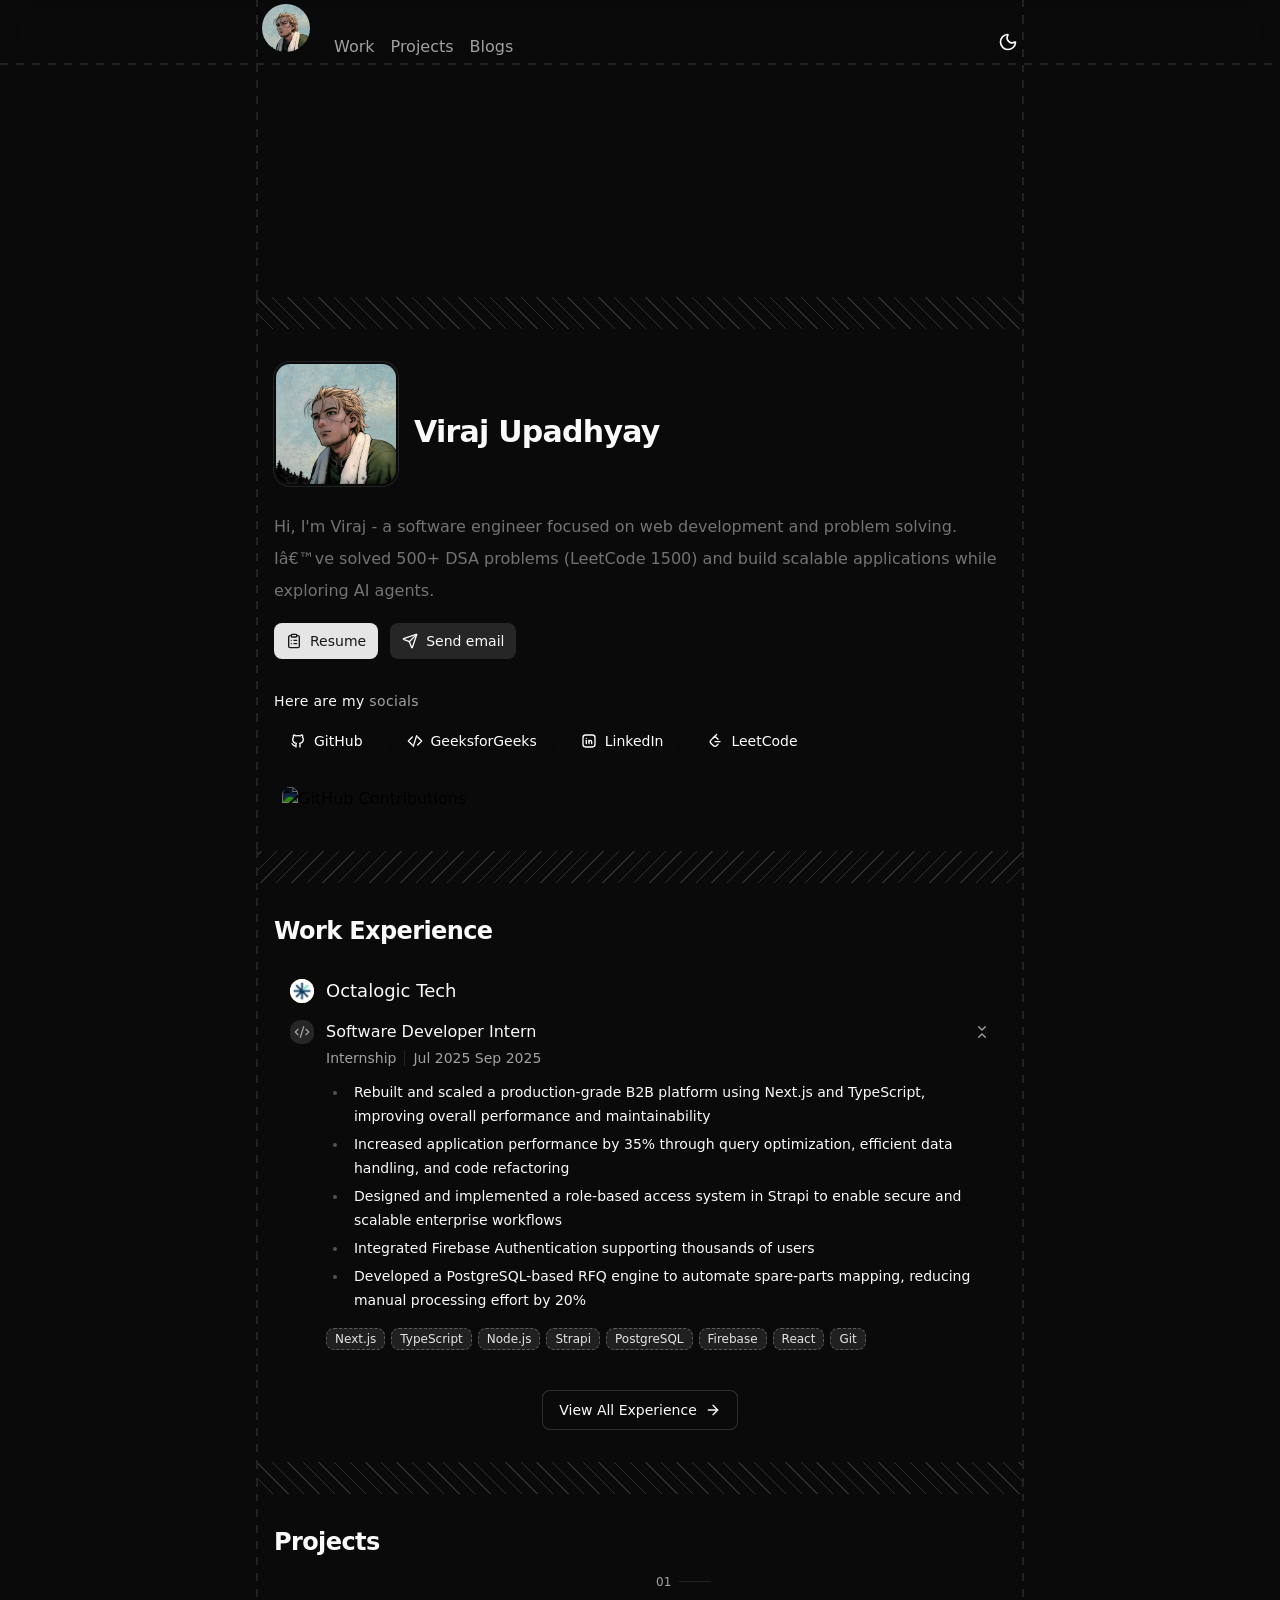
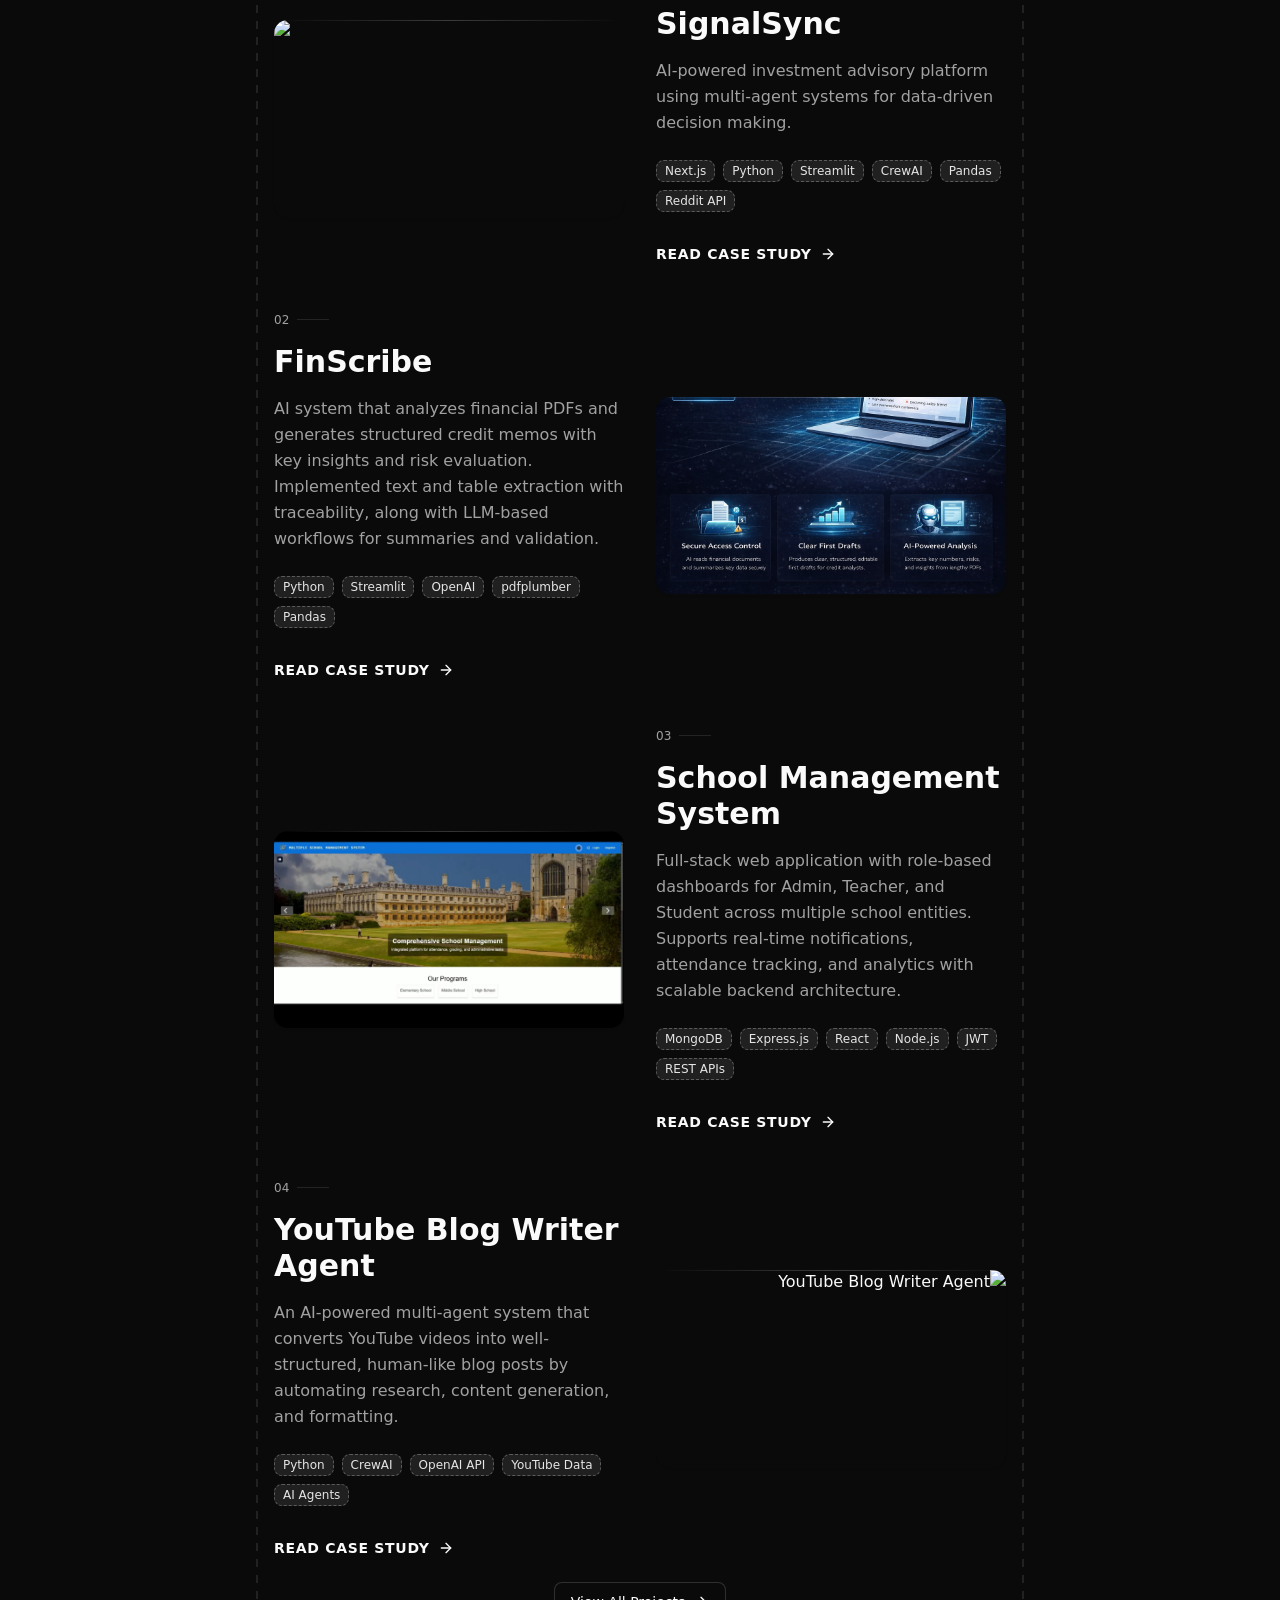
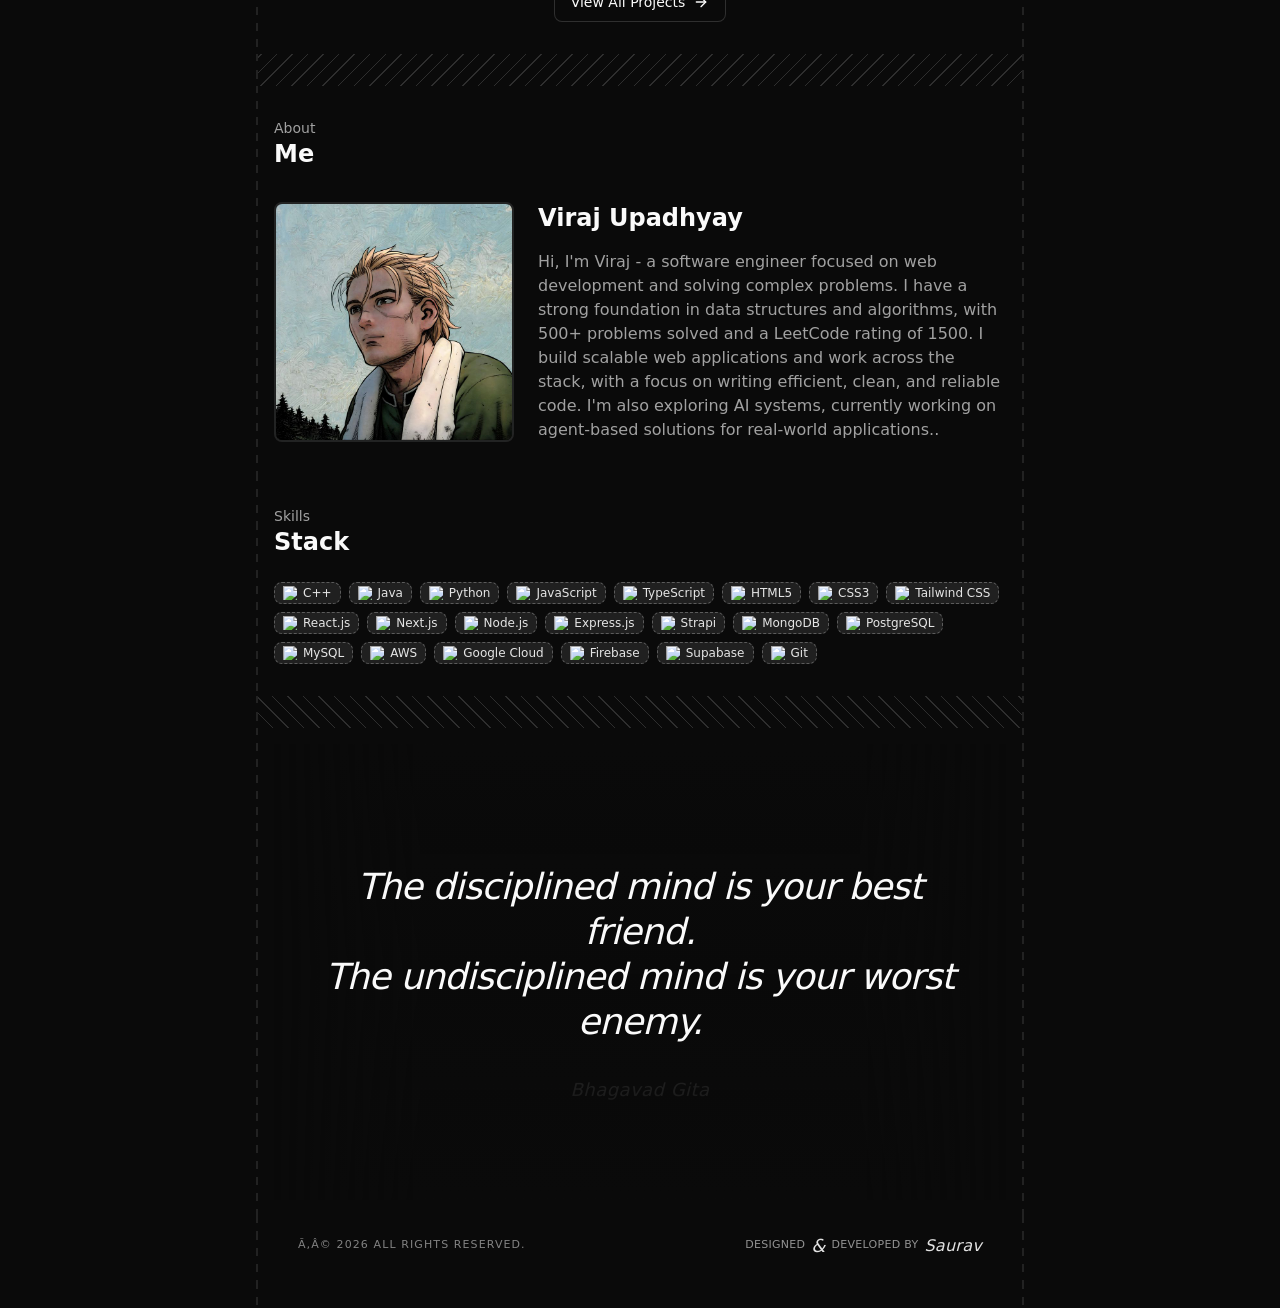
==== index.html @ d3601e96 "h" ====
﻿<!DOCTYPE html><html lang="en"><head><meta charSet="utf-8"/><meta name="viewport" content="width=device-width, initial-scale=1"/><link rel="preload" as="image" imageSrcSet="https://www.nayalsaurav.in/_next/image?url=%2Fprofile-anime-2.webp&amp;w=48&amp;q=75 1x, https://www.nayalsaurav.in/_next/image?url=%2Fprofile-anime-2.webp&amp;w=96&amp;q=75 2x"/><link rel="preload" as="image" imageSrcSet="https://www.nayalsaurav.in/_next/image?url=%2Fprofile-anime.gif&amp;w=32&amp;q=75 32w, https://www.nayalsaurav.in/_next/image?url=%2Fprofile-anime.gif&amp;w=48&amp;q=75 48w, https://www.nayalsaurav.in/_next/image?url=%2Fprofile-anime.gif&amp;w=64&amp;q=75 64w, https://www.nayalsaurav.in/_next/image?url=%2Fprofile-anime.gif&amp;w=96&amp;q=75 96w, https://www.nayalsaurav.in/_next/image?url=%2Fprofile-anime.gif&amp;w=128&amp;q=75 128w, https://www.nayalsaurav.in/_next/image?url=%2Fprofile-anime.gif&amp;w=256&amp;q=75 256w, https://www.nayalsaurav.in/_next/image?url=%2Fprofile-anime.gif&amp;w=384&amp;q=75 384w, https://www.nayalsaurav.in/_next/image?url=%2Fprofile-anime.gif&amp;w=640&amp;q=75 640w, https://www.nayalsaurav.in/_next/image?url=%2Fprofile-anime.gif&amp;w=750&amp;q=75 750w, https://www.nayalsaurav.in/_next/image?url=%2Fprofile-anime.gif&amp;w=828&amp;q=75 828w, https://www.nayalsaurav.in/_next/image?url=%2Fprofile-anime.gif&amp;w=1080&amp;q=75 1080w, https://www.nayalsaurav.in/_next/image?url=%2Fprofile-anime.gif&amp;w=1200&amp;q=75 1200w, https://www.nayalsaurav.in/_next/image?url=%2Fprofile-anime.gif&amp;w=1920&amp;q=75 1920w, https://www.nayalsaurav.in/_next/image?url=%2Fprofile-anime.gif&amp;w=2048&amp;q=75 2048w, https://www.nayalsaurav.in/_next/image?url=%2Fprofile-anime.gif&amp;w=3840&amp;q=75 3840w" imageSizes="(max-width: 640px) 100px, 120px"/><link rel="stylesheet" href="./_next/static/chunks/a0b381fa0782d30a.css" data-precedence="next"/><link rel="preload" as="script" fetchPriority="low" href="./_next/static/chunks/66a8c16702b8a250.js"/><script src="./_next/static/chunks/5789aac93cb3ed65.js" async=""></script><script src="./_next/static/chunks/3e200bca904262de.js" async=""></script><script src="./_next/static/chunks/826311b26a3a60c2.js" async=""></script><script src="./_next/static/chunks/236f7e5abd6f09ff.js" async=""></script><script src="./_next/static/chunks/turbopack-b69d62b815164d0c.js" async=""></script><script src="./_next/static/chunks/b70c2acfe835be27.js" async=""></script><script src="./_next/static/chunks/d84ada3f439bba85.js" async=""></script><script src="./_next/static/chunks/791b2df754142cd1.js" async=""></script><script src="./_next/static/chunks/ff1a16fafef87110.js" async=""></script><script src="./_next/static/chunks/7340adf74ff47ec0.js" async=""></script><script src="./_next/static/chunks/2dd4bcb40f9ff6ea.js" async=""></script><script src="./_next/static/chunks/658b9ca1474ef709.js" async=""></script><link rel="preload" href="https://cloud.umami.is/script.js" as="script"/><link rel="preload" href="https://www.nayalsaurav.in/oneko/oneko.js" as="script"/><title>Viraj Upadhyay | Portfolio</title><meta name="description" content="Portfolio of Viraj Upadhyay Ã¢â‚¬â€ Software Developer building fast, scalable, and modern web applications."/><meta name="author" content="Viraj Upadhyay"/><meta name="keywords" content="Viraj Upadhyay,Software Developer,Full Stack Developer,Next.js,Portfolio"/><meta name="creator" content="Viraj Upadhyay"/><meta name="og:logo" content="https://www.nayalsaurav.in/profile-anime.jpg"/><meta property="og:title" content="Viraj Upadhyay | Portfolio"/><meta property="og:description" content="Software Developer specializing in modern web technologies like Next.js, Tailwind CSS, and TypeScript."/><meta property="og:url" content="https://www.nayalsaurav.in"/><meta property="og:site_name" content="Viraj Upadhyay Portfolio"/><meta property="og:locale" content="en_US"/><meta property="og:image" content="https://www.nayalsaurav.in/og-image.png"/><meta property="og:image:width" content="1200"/><meta property="og:image:height" content="630"/><meta property="og:image:alt" content="Viraj Upadhyay Portfolio"/><meta property="og:type" content="website"/><meta name="twitter:card" content="summary_large_image"/><meta name="twitter:title" content="Viraj Upadhyay | Portfolio"/><meta name="twitter:description" content="Software Developer building fast, scalable, and beautiful web experiences."/><meta name="twitter:image" content="https://www.nayalsaurav.in/og-image.png"/><link rel="icon" href="https://www.nayalsaurav.in/favicon.ico?favicon.b454ceb6.ico" sizes="48x48" type="image/x-icon"/><script src="./_next/static/chunks/a6dad97d9634a72d.js" noModule=""></script></head><body class="font-mono"><div hidden=""><!--$--><!--/$--></div><script>((a,b,c,d,e,f,g,h)=>{let i=document.documentElement,j=["light","dark"];function k(b){var c;(Array.isArray(a)?a:[a]).forEach(a=>{let c="class"===a,d=c&&f?e.map(a=>f[a]||a):e;c?(i.classList.remove(...d),i.classList.add(f&&f[b]?f[b]:b)):i.setAttribute(a,b)}),c=b,h&&j.includes(c)&&(i.style.colorScheme=c)}if(d)k(d);else try{let a=localStorage.getItem(b)||c,d=g&&"system"===a?window.matchMedia("(prefers-color-scheme: dark)").matches?"dark":"light":a;k(d)}catch(a){}})("class","theme","dark",null,["light","dark"],null,true,true)</script><nav class="bg-background/60 sticky top-0 z-50 w-full font-mono backdrop-blur-md"><div class="mx-auto max-w-3xl flex items-center justify-between p-1 md:items-baseline" style="border-left-width:2px;border-right-width:2px;border-left-style:solid;border-right-style:solid;border-image:repeating-linear-gradient(
            180deg,
            var(--border) 0 8px,
            transparent 8px 16px
          ) 1"><div class="typography not-typography:max-w-none flex items-baseline gap-6"><a aria-label="Home" class="not-typography h-12 w-12 overflow-hidden rounded-full" href="https://www.nayalsaurav.in/"><img alt="Profile picture" width="45" height="45" decoding="async" data-nimg="1" class="h-full w-full object-cover" style="color:transparent" srcSet="https://www.nayalsaurav.in/_next/image?url=%2Fprofile-anime-2.webp&amp;w=48&amp;q=75 1x, https://www.nayalsaurav.in/_next/image?url=%2Fprofile-anime-2.webp&amp;w=96&amp;q=75 2x" src="https://www.nayalsaurav.in/_next/image?url=%2Fprofile-anime-2.webp&amp;w=96&amp;q=75"/></a><div class="not-typography hidden items-center gap-4 md:flex"><a class="hover:text-foreground/80 relative text-base no-underline transition-colors text-muted-foreground" href="https://www.nayalsaurav.in/work">Work</a><a class="hover:text-foreground/80 relative text-base no-underline transition-colors text-muted-foreground" href="https://www.nayalsaurav.in/projects">Projects</a><a class="hover:text-foreground/80 relative text-base no-underline transition-colors text-muted-foreground" href="https://www.nayalsaurav.in/blogs">Blogs</a></div></div><div class="not-typography flex items-center gap-3"><button class="cursor-pointer"><svg xmlns="http://www.w3.org/2000/svg" width="20" height="20" viewBox="0 0 24 24" fill="none" stroke="currentColor" stroke-width="2" stroke-linecap="round" stroke-linejoin="round" class=""><path d="M20.985 12.486a9 9 0 1 1-9.473-9.472c.405-.022.617.46.402.803a6 6 0 0 0 8.268 8.268c.344-.215.825-.004.803.401" style="transform:none;transform-origin:50% 50%;transform-box:fill-box"></path></svg><span class="sr-only">Toggle theme</span></button></div></div><div class="shrink-0 w-full" style="border-width:1px;border-style:solid;border-image:repeating-linear-gradient(
              90deg,
              var(--color-border) 0 8px,
              transparent 8px 16px
            ) 1"></div></nav><div class="bg-background/80 pb-safe fixed bottom-0 left-0 z-50 flex w-full items-center justify-around border-t p-2 backdrop-blur-lg md:hidden"><a class="flex flex-col items-center gap-1 p-2 transition-colors text-muted-foreground" href="https://www.nayalsaurav.in/"><svg xmlns="http://www.w3.org/2000/svg" width="24" height="24" viewBox="0 0 24 24" fill="none" stroke="currentColor" stroke-width="2" stroke-linecap="round" stroke-linejoin="round" class="lucide lucide-house h-5 w-5" aria-hidden="true"><path d="M15 21v-8a1 1 0 0 0-1-1h-4a1 1 0 0 0-1 1v8"></path><path d="M3 10a2 2 0 0 1 .709-1.528l7-6a2 2 0 0 1 2.582 0l7 6A2 2 0 0 1 21 10v9a2 2 0 0 1-2 2H5a2 2 0 0 1-2-2z"></path></svg><span class="text-[10px] font-medium">Home</span></a><a class="flex flex-col items-center gap-1 p-2 transition-colors text-muted-foreground" href="https://www.nayalsaurav.in/work"><svg xmlns="http://www.w3.org/2000/svg" width="24" height="24" viewBox="0 0 24 24" fill="none" stroke="currentColor" stroke-width="2" stroke-linecap="round" stroke-linejoin="round" class="lucide lucide-briefcase h-5 w-5" aria-hidden="true"><path d="M16 20V4a2 2 0 0 0-2-2h-4a2 2 0 0 0-2 2v16"></path><rect width="20" height="14" x="2" y="6" rx="2"></rect></svg><span class="text-[10px] font-medium">Work</span></a><a class="flex flex-col items-center gap-1 p-2 transition-colors text-muted-foreground" href="https://www.nayalsaurav.in/projects"><svg xmlns="http://www.w3.org/2000/svg" width="24" height="24" viewBox="0 0 24 24" fill="none" stroke="currentColor" stroke-width="2" stroke-linecap="round" stroke-linejoin="round" class="lucide lucide-folder-git2 lucide-folder-git-2 h-5 w-5" aria-hidden="true"><path d="M18 19a5 5 0 0 1-5-5v8"></path><path d="M9 20H4a2 2 0 0 1-2-2V5a2 2 0 0 1 2-2h3.9a2 2 0 0 1 1.69.9l.81 1.2a2 2 0 0 0 1.67.9H20a2 2 0 0 1 2 2v5"></path><circle cx="13" cy="12" r="2"></circle><circle cx="20" cy="19" r="2"></circle></svg><span class="text-[10px] font-medium">Projects</span></a><a class="flex flex-col items-center gap-1 p-2 transition-colors text-muted-foreground" href="https://www.nayalsaurav.in/blogs"><svg xmlns="http://www.w3.org/2000/svg" width="24" height="24" viewBox="0 0 24 24" fill="none" stroke="currentColor" stroke-width="2" stroke-linecap="round" stroke-linejoin="round" class="lucide lucide-book-open h-5 w-5" aria-hidden="true"><path d="M12 7v14"></path><path d="M3 18a1 1 0 0 1-1-1V4a1 1 0 0 1 1-1h5a4 4 0 0 1 4 4 4 4 0 0 1 4-4h5a1 1 0 0 1 1 1v13a1 1 0 0 1-1 1h-6a3 3 0 0 0-3 3 3 3 0 0 0-3-3z"></path></svg><span class="text-[10px] font-medium">Blogs</span></a></div><div class="mx-auto max-w-3xl p-4" style="border-left-width:2px;border-right-width:2px;border-left-style:solid;border-right-style:solid;border-image:repeating-linear-gradient(
            180deg,
            var(--border) 0 8px,
            transparent 8px 16px
          ) 1"><div class="relative h-50 overflow-hidden rounded-xl shadow-[0px_2px_3px_-1px_rgba(0,0,0,0.1),0px_1px_0px_0px_rgba(25,28,33,0.02),0px_0px_0px_1px_rgba(25,28,33,0.08)]"><video src="https://res.cloudinary.com/dtevdmz6k/video/upload/q_auto/f_auto/v1775562051/From_KlickPin_CF_Vinland_saga___Kunst_-_Pin-277604764526945973_x7prsv.mp4" autoPlay="" loop="" muted="" playsInline="" class="h-full w-full object-cover"></video><div class="from-background/20 pointer-events-none absolute inset-0 bg-gradient-to-t to-transparent"></div></div></div><div style="opacity:1;transform:none"><main class="font-mono"><div class="mx-auto max-w-3xl p-4 relative" style="border-left-width:2px;border-right-width:2px;border-left-style:solid;border-right-style:solid;border-image:repeating-linear-gradient(
            180deg,
            var(--border) 0 8px,
            transparent 8px 16px
          ) 1"><div class="absolute inset-0" style="background-image:repeating-linear-gradient(45deg, transparent, transparent 10px, currentcolor 10px, currentcolor 11px);opacity:0.15"></div></div><div class="mx-auto max-w-3xl p-4" style="border-left-width:2px;border-right-width:2px;border-left-style:solid;border-right-style:solid;border-image:repeating-linear-gradient(
            180deg,
            var(--border) 0 8px,
            transparent 8px 16px
          ) 1"><section class="py-4"><div class="screen-line-after flex"><div class="relative shrink-0"><div class="mx-0.5 my-0.75"><div class="ring-border ring-offset-background relative size-25 overflow-hidden rounded-xl ring-1 ring-offset-2 sm:size-30"><img alt="Viraj Upadhyay profile picture" decoding="async" data-nimg="fill" class="object-cover select-none" style="position:absolute;height:100%;width:100%;left:0;top:0;right:0;bottom:0;color:transparent" sizes="(max-width: 640px) 100px, 120px" srcSet="https://www.nayalsaurav.in/_next/image?url=%2Fprofile-anime.gif&amp;w=32&amp;q=75 32w, https://www.nayalsaurav.in/_next/image?url=%2Fprofile-anime.gif&amp;w=48&amp;q=75 48w, https://www.nayalsaurav.in/_next/image?url=%2Fprofile-anime.gif&amp;w=64&amp;q=75 64w, https://www.nayalsaurav.in/_next/image?url=%2Fprofile-anime.gif&amp;w=96&amp;q=75 96w, https://www.nayalsaurav.in/_next/image?url=%2Fprofile-anime.gif&amp;w=128&amp;q=75 128w, https://www.nayalsaurav.in/_next/image?url=%2Fprofile-anime.gif&amp;w=256&amp;q=75 256w, https://www.nayalsaurav.in/_next/image?url=%2Fprofile-anime.gif&amp;w=384&amp;q=75 384w, https://www.nayalsaurav.in/_next/image?url=%2Fprofile-anime.gif&amp;w=640&amp;q=75 640w, https://www.nayalsaurav.in/_next/image?url=%2Fprofile-anime.gif&amp;w=750&amp;q=75 750w, https://www.nayalsaurav.in/_next/image?url=%2Fprofile-anime.gif&amp;w=828&amp;q=75 828w, https://www.nayalsaurav.in/_next/image?url=%2Fprofile-anime.gif&amp;w=1080&amp;q=75 1080w, https://www.nayalsaurav.in/_next/image?url=%2Fprofile-anime.gif&amp;w=1200&amp;q=75 1200w, https://www.nayalsaurav.in/_next/image?url=%2Fprofile-anime.gif&amp;w=1920&amp;q=75 1920w, https://www.nayalsaurav.in/_next/image?url=%2Fprofile-anime.gif&amp;w=2048&amp;q=75 2048w, https://www.nayalsaurav.in/_next/image?url=%2Fprofile-anime.gif&amp;w=3840&amp;q=75 3840w" src="https://www.nayalsaurav.in/_next/image?url=%2Fprofile-anime.gif&amp;w=3840&amp;q=75"/></div></div></div><div class="flex flex-1 flex-col"><div class="flex grow items-end pb-1 pl-4 max-sm:hidden"></div><div><div class="flex items-center gap-2 pl-4"><h1 class="-translate-y-px text-3xl font-semibold tracking-tight">Viraj Upadhyay</h1></div><div class="h-12.5 py-1 pl-4 sm:h-9"><div class="overflow-hidden py-2"><h1 class="text-muted-foreground font-mono text-sm text-balance" style="opacity:0;transform:translateY(-50px)">Software Engineer</h1></div></div></div></div></div><div class="text-muted-foreground mt-6 space-y-4"><p class="mt-4 gap-1.5 space-y-4 leading-8 text-neutral-500"><span class="whitespace-pre-wrap">Hi, I'm Viraj - a software engineer focused on web development and problem solving. Iâ€™ve solved 500+ DSA problems (LeetCode 1500) and build scalable applications while exploring AI agents.</p><div class="flex flex-wrap gap-3"><span><a target="_blank" rel="noopener noreferrer" class="inline-flex items-center justify-center whitespace-nowrap text-sm font-medium ring-offset-background transition-colors focus-visible:outline-none focus-visible:ring-2 focus-visible:ring-ring focus-visible:ring-offset-2 disabled:pointer-events-none disabled:opacity-50 [&amp;_svg]:pointer-events-none [&amp;_svg]:size-4 [&amp;_svg]:shrink-0 bg-primary text-primary-foreground hover:bg-primary/90 h-9 rounded-md px-3 gap-2" href="https://drive.google.com/file/d/1WTqqk7Nc6llOvqYI0rE4AmMovnDoUwmj/view?usp=sharing"><svg xmlns="http://www.w3.org/2000/svg" width="28" height="28" viewBox="0 0 24 24" fill="none" stroke="currentColor" stroke-width="2" stroke-linecap="round" stroke-linejoin="round" class=""><rect width="8" height="4" x="8" y="2" rx="1" ry="1"></rect><path d="M16 4h2a2 2 0 0 1 2 2v14a2 2 0 0 1-2 2H6a2 2 0 0 1-2-2V6a2 2 0 0 1 2-2h2"></path><path d="M8 11h.01" opacity="1" pathLength="1" stroke-dashoffset="0" stroke-dasharray="1 1" style="transform:none;transform-origin:50% 50%;transform-box:fill-box"></path><path d="M12 11h4" opacity="1" pathLength="1" stroke-dashoffset="0" stroke-dasharray="1 1" style="transform:none;transform-origin:50% 50%;transform-box:fill-box"></path><path d="M8 16h.01" opacity="1" pathLength="1" stroke-dashoffset="0" stroke-dasharray="1 1" style="transform:none;transform-origin:50% 50%;transform-box:fill-box"></path><path d="M12 16h4" opacity="1" pathLength="1" stroke-dashoffset="0" stroke-dasharray="1 1" style="transform:none;transform-origin:50% 50%;transform-box:fill-box"></path></svg>Resume</a></span><span><a class="inline-flex items-center justify-center whitespace-nowrap text-sm font-medium ring-offset-background transition-colors focus-visible:outline-none focus-visible:ring-2 focus-visible:ring-ring focus-visible:ring-offset-2 disabled:pointer-events-none disabled:opacity-50 [&amp;_svg]:pointer-events-none [&amp;_svg]:size-4 [&amp;_svg]:shrink-0 bg-secondary text-secondary-foreground hover:bg-secondary/80 h-9 rounded-md px-3 gap-2" href="mailto:virajupadhyay16@gmail.com"><svg xmlns="http://www.w3.org/2000/svg" width="28" height="28" viewBox="0 0 24 24" fill="none" stroke="currentColor" stroke-width="2" stroke-linecap="round" stroke-linejoin="round" class="h-4 w-4"><g style="transform:none;transform-origin:50% 50%;transform-box:fill-box"><path d="M14.5,21.7c.1.3.4.4.7.3.1,0,.2-.2.3-.3L22,2.7c0-.3,0-.5-.3-.6-.1,0-.2,0-.3,0L2.3,8.5c-.3,0-.4.4-.3.6,0,.1.2.2.3.3l7.9,3.2c.5.2.9.6,1.1,1.1l3.2,7.9Z"></path><path d="M21.9,2.1l-10.9,10.9"></path></g></svg>Send email</a></span></div></div><div class="mt-8 space-y-3"><p class="text-sm tracking-wide">Here are my<!-- --> <span class="text-muted-foreground font-medium">socials</span></p><div class="flex flex-wrap gap-3"><a data-state="closed" class="text-black dark:text-white flex items-center gap-2 rounded-xl px-4 py-2 text-sm font-medium shadow-[0px_2px_3px_-1px_rgba(0,0,0,0.1),0px_1px_0px_0px_rgba(25,28,33,0.02),0px_0px_0px_1px_rgba(25,28,33,0.08)] transition-all hover:-translate-y-0.5 hover:shadow-[0px_4px_8px_-2px_rgba(0,0,0,0.15),0px_2px_0px_0px_rgba(25,28,33,0.04),0px_0px_0px_1px_rgba(25,28,33,0.12)]" href="https://github.com/vsu1833"><svg xmlns="http://www.w3.org/2000/svg" width="24" height="24" viewBox="0 0 24 24" fill="none" stroke="currentColor" stroke-width="2" stroke-linecap="round" stroke-linejoin="round" class="tabler-icon tabler-icon-brand-github h-4 w-4"><path d="M9 19c-4.3 1.4 -4.3 -2.5 -6 -3m12 5v-3.5c0 -1 .1 -1.4 -.5 -2c2.8 -.3 5.5 -1.4 5.5 -6a4.6 4.6 0 0 0 -1.3 -3.2a4.2 4.2 0 0 0 -.1 -3.2s-1.1 -.3 -3.5 1.3a12.3 12.3 0 0 0 -6.2 0c-2.4 -1.6 -3.5 -1.3 -3.5 -1.3a4.2 4.2 0 0 0 -.1 3.2a4.6 4.6 0 0 0 -1.3 3.2c0 4.6 2.7 5.7 5.5 6c-.6 .6 -.6 1.2 -.5 2v3.5"></path></svg>GitHub</a><a data-state="closed" class="text-black dark:text-white flex items-center gap-2 rounded-xl px-4 py-2 text-sm font-medium shadow-[0px_2px_3px_-1px_rgba(0,0,0,0.1),0px_1px_0px_0px_rgba(25,28,33,0.02),0px_0px_0px_1px_rgba(25,28,33,0.08)] transition-all hover:-translate-y-0.5 hover:shadow-[0px_4px_8px_-2px_rgba(0,0,0,0.15),0px_2px_0px_0px_rgba(25,28,33,0.04),0px_0px_0px_1px_rgba(25,28,33,0.12)]" href="https://www.geeksforgeeks.org/profile/virajstrive?tab=activity"><svg xmlns="http://www.w3.org/2000/svg" width="24" height="24" viewBox="0 0 24 24" fill="none" stroke="currentColor" stroke-width="2" stroke-linecap="round" stroke-linejoin="round" class="tabler-icon tabler-icon-code h-4 w-4"><path d="M16 18l6-6-6-6M8 6l-6 6 6 6M14.5 4l-5 16"></path></svg>GeeksforGeeks</a><a data-state="closed" class="text-black dark:text-white flex items-center gap-2 rounded-xl px-4 py-2 text-sm font-medium shadow-[0px_2px_3px_-1px_rgba(0,0,0,0.1),0px_1px_0px_0px_rgba(25,28,33,0.02),0px_0px_0px_1px_rgba(25,28,33,0.08)] transition-all hover:-translate-y-0.5 hover:shadow-[0px_4px_8px_-2px_rgba(0,0,0,0.15),0px_2px_0px_0px_rgba(25,28,33,0.04),0px_0px_0px_1px_rgba(25,28,33,0.12)]" href="https://www.linkedin.com/in/viraj-upadhyay-a3a706287/"><svg xmlns="http://www.w3.org/2000/svg" width="24" height="24" viewBox="0 0 24 24" fill="none" stroke="currentColor" stroke-width="2" stroke-linecap="round" stroke-linejoin="round" class="tabler-icon tabler-icon-brand-linkedin h-4 w-4"><path d="M8 11v5"></path><path d="M8 8v.01"></path><path d="M12 16v-5"></path><path d="M16 16v-3a2 2 0 1 0 -4 0"></path><path d="M3 7a4 4 0 0 1 4 -4h10a4 4 0 0 1 4 4v10a4 4 0 0 1 -4 4h-10a4 4 0 0 1 -4 -4l0 -10"></path></svg>LinkedIn</a><a data-state="closed" class="text-black dark:text-white flex items-center gap-2 rounded-xl px-4 py-2 text-sm font-medium shadow-[0px_2px_3px_-1px_rgba(0,0,0,0.1),0px_1px_0px_0px_rgba(25,28,33,0.02),0px_0px_0px_1px_rgba(25,28,33,0.08)] transition-all hover:-translate-y-0.5 hover:shadow-[0px_4px_8px_-2px_rgba(0,0,0,0.15),0px_2px_0px_0px_rgba(25,28,33,0.04),0px_0px_0px_1px_rgba(25,28,33,0.12)]" href="https://leetcode.com/u/Viraj_Upadhyay/"><svg xmlns="http://www.w3.org/2000/svg" width="24" height="24" viewBox="0 0 24 24" fill="none" stroke="currentColor" stroke-width="2" stroke-linecap="round" stroke-linejoin="round" class="tabler-icon tabler-icon-brand-leetcode h-4 w-4"><path d="M12 13h7.5"></path><path d="M9.424 7.268l4.999 -4.999"></path><path d="M16.633 16.644l-2.402 2.415a3.189 3.189 0 0 1 -4.524 0l-3.77 -3.787a3.223 3.223 0 0 1 0 -4.544l3.77 -3.787a3.189 3.189 0 0 1 4.524 0l2.302 2.313"></path></svg>LeetCode</a></div></div><div class="mt-5"><div><h2 class="sr-only">GitHub Contributions</h2><div class="mx-auto max-w-full px-2 py-2" title="GitHub Contributions"><img src="https://ghchart.rshah.org/vsu1833" alt="GitHub Contributions" class="block max-w-full rounded-md" style="filter: invert(1) hue-rotate(180deg) contrast(1.1);" loading="lazy"/></div></div></div></section></div><div class="mx-auto max-w-3xl p-4 relative" style="border-left-width:2px;border-right-width:2px;border-left-style:solid;border-right-style:solid;border-image:repeating-linear-gradient(
            180deg,
            var(--border) 0 8px,
            transparent 8px 16px
          ) 1"><div class="absolute inset-0" style="background-image:repeating-linear-gradient(-45deg, transparent, transparent 10px, currentcolor 10px, currentcolor 11px);opacity:0.15"></div></div><div class="mx-auto max-w-3xl p-4" style="border-left-width:2px;border-right-width:2px;border-left-style:solid;border-right-style:solid;border-image:repeating-linear-gradient(
            180deg,
            var(--border) 0 8px,
            transparent 8px 16px
          ) 1"><section class="py-4"><h2 class="text-2xl font-semibold tracking-tight">Work Experience</h2><div class="bg-background px-4 mt-4"><div class="space-y-4 py-4"><div class="not-prose flex items-center gap-3"><div class="flex size-6 shrink-0 items-center justify-center rounded-full bg-yellow-200" aria-hidden="true"><img alt="Octalogic Tech" loading="lazy" width="24" height="24" decoding="async" data-nimg="1" class="rounded-full" style="color:transparent" src="./octa%20logo.jpeg"/></div><h3 class="text-foreground text-lg leading-snug font-medium">Octalogic Tech</h3></div><div class="before:bg-border relative space-y-4 before:absolute before:left-3 before:h-full before:w-px"><div class="last:before:bg-background relative last:before:absolute last:before:h-full last:before:w-4" data-state="open"><button type="button" aria-controls="radix-_R_6chbr7db_" aria-expanded="true" data-state="open" class="group not-prose block w-full text-left select-none hover:before:bg-muted/50 relative before:absolute before:-top-1 before:-right-1 before:-bottom-1.5 before:left-7 before:rounded-lg"><div class="relative z-1 mb-1 flex items-center gap-3"><div class="bg-muted text-muted-foreground flex size-6 shrink-0 items-center justify-center rounded-lg" aria-hidden="true"><svg xmlns="http://www.w3.org/2000/svg" width="24" height="24" viewBox="0 0 24 24" fill="none" stroke="currentColor" stroke-width="2" stroke-linecap="round" stroke-linejoin="round" class="lucide lucide-code-xml size-4" aria-hidden="true"><path d="m18 16 4-4-4-4"></path><path d="m6 8-4 4 4 4"></path><path d="m14.5 4-5 16"></path></svg></div><h4 class="text-foreground flex-1 text-base font-medium text-balance">Software Developer Intern</h4><div class="text-muted-foreground shrink-0 [&amp;_svg]:size-4" aria-hidden="true"><svg xmlns="http://www.w3.org/2000/svg" width="24" height="24" viewBox="0 0 24 24" fill="none" stroke="currentColor" stroke-width="2" stroke-linecap="round" stroke-linejoin="round" class="lucide lucide-chevrons-down-up hidden group-data-[state=open]:block" aria-hidden="true"><path d="m7 20 5-5 5 5"></path><path d="m7 4 5 5 5-5"></path></svg><svg xmlns="http://www.w3.org/2000/svg" width="24" height="24" viewBox="0 0 24 24" fill="none" stroke="currentColor" stroke-width="2" stroke-linecap="round" stroke-linejoin="round" class="lucide lucide-chevrons-up-down hidden group-data-[state=closed]:block" aria-hidden="true"><path d="m7 15 5 5 5-5"></path><path d="m7 9 5-5 5 5"></path></svg></div></div><div class="text-muted-foreground relative z-1 flex items-center gap-2 pl-9 text-sm"><dl><dt class="sr-only">Employment Type</dt><dd>Internship</dd></dl><div data-orientation="vertical" role="none" class="bg-border shrink-0 h-full w-[1px] data-[orientation=vertical]:h-4"></div><dl><dt class="sr-only">Employment Period</dt><dd>Jul 2025  Sep 2025</dd></dl></div></button><div data-state="open" id="radix-_R_6chbr7db_" class="data-[state=closed]:animate-collapsible-up data-[state=open]:animate-collapsible-down overflow-hidden duration-300"><div class="prose prose-sm text-foreground prose-zinc dark:prose-invert max-w-none font-mono prose-a:font-medium prose-a:wrap-break-word prose-a:text-foreground prose-a:underline prose-a:underline-offset-4 prose-code:rounded-md prose-code:border prose-code:bg-muted/50 prose-code:px-[0.3rem] prose-code:py-[0.2rem] prose-code:text-sm prose-code:font-normal prose-code:before:content-none prose-code:after:content-none pt-2 pl-9"><ul>
<li>Rebuilt and scaled a production-grade B2B platform using Next.js and TypeScript, improving overall performance and maintainability   </li>
<li>Increased application performance by 35% through query optimization, efficient data handling, and code refactoring</li>
<li>Designed and implemented a role-based access system in Strapi to enable secure and scalable enterprise workflows  </li>
<li>Integrated Firebase Authentication supporting thousands of users</li>
<li>Developed a PostgreSQL-based RFQ engine to automate spare-parts mapping, reducing manual processing effort by 20%  </li>
</ul></div></div><ul class="not-prose flex flex-wrap gap-1.5 pt-3 pl-9"><li class="flex"><span class="inline-flex items-center rounded-md px-2 py-0.5 bg-primary/10 text-primary text-xs font-medium border-primary/30 border border-dashed">Next.js</span></li><li class="flex"><span class="inline-flex items-center rounded-md px-2 py-0.5 bg-primary/10 text-primary text-xs font-medium border-primary/30 border border-dashed">TypeScript</span></li><li class="flex"><span class="inline-flex items-center rounded-md px-2 py-0.5 bg-primary/10 text-primary text-xs font-medium border-primary/30 border border-dashed">Node.js</span></li><li class="flex"><span class="inline-flex items-center rounded-md px-2 py-0.5 bg-primary/10 text-primary text-xs font-medium border-primary/30 border border-dashed">Strapi</span></li><li class="flex"><span class="inline-flex items-center rounded-md px-2 py-0.5 bg-primary/10 text-primary text-xs font-medium border-primary/30 border border-dashed">PostgreSQL</span></li><li class="flex"><span class="inline-flex items-center rounded-md px-2 py-0.5 bg-primary/10 text-primary text-xs font-medium border-primary/30 border border-dashed">Firebase</span></li><li class="flex"><span class="inline-flex items-center rounded-md px-2 py-0.5 bg-primary/10 text-primary text-xs font-medium border-primary/30 border border-dashed">React</span></li><li class="flex"><span class="inline-flex items-center rounded-md px-2 py-0.5 bg-primary/10 text-primary text-xs font-medium border-primary/30 border border-dashed">Git</span></li></ul></div></div></div><div class="mt-6 flex justify-center"><a class="inline-flex items-center justify-center whitespace-nowrap rounded-md text-sm font-medium ring-offset-background transition-colors focus-visible:outline-none focus-visible:ring-2 focus-visible:ring-ring focus-visible:ring-offset-2 disabled:pointer-events-none disabled:opacity-50 [&amp;_svg]:pointer-events-none [&amp;_svg]:size-4 [&amp;_svg]:shrink-0 border border-input bg-background hover:bg-accent hover:text-accent-foreground h-10 px-4 py-2 gap-2" href="./work.html">View All Experience<svg xmlns="http://www.w3.org/2000/svg" width="24" height="24" viewBox="0 0 24 24" fill="none" stroke="currentColor" stroke-width="2" stroke-linecap="round" stroke-linejoin="round" class="lucide lucide-arrow-right size-4" aria-hidden="true"><path d="M5 12h14"></path><path d="m12 5 7 7-7 7"></path></svg></a></div></section></div><div class="mx-auto max-w-3xl p-4 relative" style="border-left-width:2px;border-right-width:2px;border-left-style:solid;border-right-style:solid;border-image:repeating-linear-gradient(
            180deg,
            var(--border) 0 8px,
            transparent 8px 16px
          ) 1"><div class="absolute inset-0" style="background-image:repeating-linear-gradient(45deg, transparent, transparent 10px, currentcolor 10px, currentcolor 11px);opacity:0.15"></div></div><div class="mx-auto max-w-3xl p-4" style="border-left-width:2px;border-right-width:2px;border-left-style:solid;border-right-style:solid;border-image:repeating-linear-gradient(
            180deg,
            var(--border) 0 8px,
            transparent 8px 16px
          ) 1"><section class="py-4"><h2 class="text-2xl font-semibold tracking-tight">Projects</h2><div class="space-y-12 mt-4"><div class="group grid grid-cols-1 items-center gap-8 md:grid-cols-2"><a class="relative aspect-video overflow-hidden rounded-xl shadow-[0px_2px_3px_-1px_rgba(0,0,0,0.1),0px_1px_0px_0px_rgba(25,28,33,0.02),0px_0px_0px_1px_rgba(25,28,33,0.08)] transition-all duration-500 hover:shadow-[0px_4px_8px_-2px_rgba(0,0,0,0.15),0px_2px_0px_0px_rgba(25,28,33,0.04),0px_0px_0px_1px_rgba(25,28,33,0.12)]" href="#"><img alt="SignalSync" loading="lazy" decoding="async" data-nimg="fill" class="object-cover transition-transform duration-700" style="position:absolute;height:100%;width:100%;left:0;top:0;right:0;bottom:0;color:transparent" sizes="100vw" srcSet="https://www.nayalsaurav.in/_next/image?url=https%3A%2F%2Fkairox.nayalsaurav.in%2Fog-image.png&amp;w=640&amp;q=75 640w, https://www.nayalsaurav.in/_next/image?url=https%3A%2F%2Fkairox.nayalsaurav.in%2Fog-image.png&amp;w=750&amp;q=75 750w, https://www.nayalsaurav.in/_next/image?url=https%3A%2F%2Fkairox.nayalsaurav.in%2Fog-image.png&amp;w=828&amp;q=75 828w, https://www.nayalsaurav.in/_next/image?url=https%3A%2F%2Fkairox.nayalsaurav.in%2Fog-image.png&amp;w=1080&amp;q=75 1080w, https://www.nayalsaurav.in/_next/image?url=https%3A%2F%2Fkairox.nayalsaurav.in%2Fog-image.png&amp;w=1200&amp;q=75 1200w, https://www.nayalsaurav.in/_next/image?url=https%3A%2F%2Fkairox.nayalsaurav.in%2Fog-image.png&amp;w=1920&amp;q=75 1920w, https://www.nayalsaurav.in/_next/image?url=https%3A%2F%2Fkairox.nayalsaurav.in%2Fog-image.png&amp;w=2048&amp;q=75 2048w, https://www.nayalsaurav.in/_next/image?url=https%3A%2F%2Fkairox.nayalsaurav.in%2Fog-image.png&amp;w=3840&amp;q=75 3840w" src="https://www.nayalsaurav.in/_next/image?url=https%3A%2F%2Fkairox.nayalsaurav.in%2Fog-image.png&amp;w=3840&amp;q=75"/><div class="pointer-events-none absolute inset-0 bg-gradient-to-t from-black/20 via-transparent to-transparent opacity-0 transition-opacity duration-500 group-hover:opacity-100"></div><div class="pointer-events-none absolute inset-x-0 top-0 h-px bg-gradient-to-r from-transparent via-white/20 to-transparent"></div></a><div class="flex flex-col justify-center gap-4"><div class="flex items-center gap-2"><span class="text-muted-foreground font-mono text-xs">01</span><div class="bg-border h-px w-8"></div></div><a href="#"><h2 class="text-foreground group-hover:text-muted-foreground text-3xl font-bold transition-colors">SignalSync</h2></a><p class="text-muted-foreground leading-relaxed font-light">AI-powered investment advisory platform using multi-agent systems for data-driven decision making.</p><div class="mt-2 flex flex-wrap gap-2"><span class="inline-flex items-center rounded-md px-2 py-0.5 bg-primary/10 text-primary text-xs font-medium border-primary/30 border border-dashed">Next.js</span><span class="inline-flex items-center rounded-md px-2 py-0.5 bg-primary/10 text-primary text-xs font-medium border-primary/30 border border-dashed">Python</span><span class="inline-flex items-center rounded-md px-2 py-0.5 bg-primary/10 text-primary text-xs font-medium border-primary/30 border border-dashed">Streamlit</span><span class="inline-flex items-center rounded-md px-2 py-0.5 bg-primary/10 text-primary text-xs font-medium border-primary/30 border border-dashed">CrewAI</span><span class="inline-flex items-center rounded-md px-2 py-0.5 bg-primary/10 text-primary text-xs font-medium border-primary/30 border border-dashed">Pandas</span><span class="inline-flex items-center rounded-md px-2 py-0.5 bg-primary/10 text-primary text-xs font-medium border-primary/30 border border-dashed">Reddit API</span></div><a class="text-foreground hover:text-muted-foreground mt-4 flex items-center gap-2 text-sm font-bold tracking-wider uppercase decoration-2 underline-offset-4 hover:underline" href="#">Read Case Study<svg xmlns="http://www.w3.org/2000/svg" width="24" height="24" viewBox="0 0 24 24" fill="none" stroke="currentColor" stroke-width="2" stroke-linecap="round" stroke-linejoin="round" class="lucide lucide-arrow-right size-4" aria-hidden="true"><path d="M5 12h14"></path><path d="m12 5 7 7-7 7"></path></svg></a></div></div><div class="group grid grid-cols-1 items-center gap-8 md:grid-cols-2 md:[direction:rtl]"><a class="relative aspect-video overflow-hidden rounded-xl shadow-[0px_2px_3px_-1px_rgba(0,0,0,0.1),0px_1px_0px_0px_rgba(25,28,33,0.02),0px_0px_0px_1px_rgba(25,28,33,0.08)] transition-all duration-500 hover:shadow-[0px_4px_8px_-2px_rgba(0,0,0,0.15),0px_2px_0px_0px_rgba(25,28,33,0.04),0px_0px_0px_1px_rgba(25,28,33,0.12)]" href="#"><video src="https://res.cloudinary.com/dcoqmeswp/video/upload/v1752588901/agxkiatjiodgq2flgqkd.mp4" loop="" muted="" playsInline="" class="h-full w-full object-cover transition-transform duration-700"></video><div class="pointer-events-none absolute inset-0 bg-gradient-to-t from-black/20 via-transparent to-transparent opacity-0 transition-opacity duration-500 group-hover:opacity-100"></div><div class="pointer-events-none absolute inset-x-0 top-0 h-px bg-gradient-to-r from-transparent via-white/20 to-transparent"></div></a><div class="flex flex-col justify-center gap-4 md:[direction:ltr]"><div class="flex items-center gap-2"><span class="text-muted-foreground font-mono text-xs">02</span><div class="bg-border h-px w-8"></div></div><a href="#"><h2 class="text-foreground group-hover:text-muted-foreground text-3xl font-bold transition-colors">FinScribe</h2></a><p class="text-muted-foreground leading-relaxed font-light">AI system that analyzes financial PDFs and generates structured credit memos with key insights and risk evaluation. Implemented text and table extraction with traceability, along with LLM-based workflows for summaries and validation.</p><div class="mt-2 flex flex-wrap gap-2"><span class="inline-flex items-center rounded-md px-2 py-0.5 bg-primary/10 text-primary text-xs font-medium border-primary/30 border border-dashed">Python</span><span class="inline-flex items-center rounded-md px-2 py-0.5 bg-primary/10 text-primary text-xs font-medium border-primary/30 border border-dashed">Streamlit</span><span class="inline-flex items-center rounded-md px-2 py-0.5 bg-primary/10 text-primary text-xs font-medium border-primary/30 border border-dashed">OpenAI</span><span class="inline-flex items-center rounded-md px-2 py-0.5 bg-primary/10 text-primary text-xs font-medium border-primary/30 border border-dashed">pdfplumber</span><span class="inline-flex items-center rounded-md px-2 py-0.5 bg-primary/10 text-primary text-xs font-medium border-primary/30 border border-dashed">Pandas</span></div><a class="text-foreground hover:text-muted-foreground mt-4 flex items-center gap-2 text-sm font-bold tracking-wider uppercase decoration-2 underline-offset-4 hover:underline" href="#">Read Case Study<svg xmlns="http://www.w3.org/2000/svg" width="24" height="24" viewBox="0 0 24 24" fill="none" stroke="currentColor" stroke-width="2" stroke-linecap="round" stroke-linejoin="round" class="lucide lucide-arrow-right size-4" aria-hidden="true"><path d="M5 12h14"></path><path d="m12 5 7 7-7 7"></path></svg></a></div></div><div class="group grid grid-cols-1 items-center gap-8 md:grid-cols-2"><a class="relative aspect-video overflow-hidden rounded-xl shadow-[0px_2px_3px_-1px_rgba(0,0,0,0.1),0px_1px_0px_0px_rgba(25,28,33,0.02),0px_0px_0px_1px_rgba(25,28,33,0.08)] transition-all duration-500 hover:shadow-[0px_4px_8px_-2px_rgba(0,0,0,0.15),0px_2px_0px_0px_rgba(25,28,33,0.04),0px_0px_0px_1px_rgba(25,28,33,0.12)]" href="#"><video src="https://res.cloudinary.com/dcoqmeswp/video/upload/v1752588903/c6zzcwmtd9za4grmo2zw.mp4" loop="" muted="" playsInline="" class="h-full w-full object-cover transition-transform duration-700"></video><div class="pointer-events-none absolute inset-0 bg-gradient-to-t from-black/20 via-transparent to-transparent opacity-0 transition-opacity duration-500 group-hover:opacity-100"></div><div class="pointer-events-none absolute inset-x-0 top-0 h-px bg-gradient-to-r from-transparent via-white/20 to-transparent"></div></a><div class="flex flex-col justify-center gap-4"><div class="flex items-center gap-2"><span class="text-muted-foreground font-mono text-xs">03</span><div class="bg-border h-px w-8"></div></div><a href="#"><h2 class="text-foreground group-hover:text-muted-foreground text-3xl font-bold transition-colors">School Management System</h2></a><p class="text-muted-foreground leading-relaxed font-light">Full-stack web application with role-based dashboards for Admin, Teacher, and Student across multiple school entities. Supports real-time notifications, attendance tracking, and analytics with scalable backend architecture.</p><div class="mt-2 flex flex-wrap gap-2"><span class="inline-flex items-center rounded-md px-2 py-0.5 bg-primary/10 text-primary text-xs font-medium border-primary/30 border border-dashed">MongoDB</span><span class="inline-flex items-center rounded-md px-2 py-0.5 bg-primary/10 text-primary text-xs font-medium border-primary/30 border border-dashed">Express.js</span><span class="inline-flex items-center rounded-md px-2 py-0.5 bg-primary/10 text-primary text-xs font-medium border-primary/30 border border-dashed">React</span><span class="inline-flex items-center rounded-md px-2 py-0.5 bg-primary/10 text-primary text-xs font-medium border-primary/30 border border-dashed">Node.js</span><span class="inline-flex items-center rounded-md px-2 py-0.5 bg-primary/10 text-primary text-xs font-medium border-primary/30 border border-dashed">JWT</span><span class="inline-flex items-center rounded-md px-2 py-0.5 bg-primary/10 text-primary text-xs font-medium border-primary/30 border border-dashed">REST APIs</span></div><a class="text-foreground hover:text-muted-foreground mt-4 flex items-center gap-2 text-sm font-bold tracking-wider uppercase decoration-2 underline-offset-4 hover:underline" href="#">Read Case Study<svg xmlns="http://www.w3.org/2000/svg" width="24" height="24" viewBox="0 0 24 24" fill="none" stroke="currentColor" stroke-width="2" stroke-linecap="round" stroke-linejoin="round" class="lucide lucide-arrow-right size-4" aria-hidden="true"><path d="M5 12h14"></path><path d="m12 5 7 7-7 7"></path></svg></a></div></div><div class="group grid grid-cols-1 items-center gap-8 md:grid-cols-2 md:[direction:rtl]"><a class="relative aspect-video overflow-hidden rounded-xl shadow-[0px_2px_3px_-1px_rgba(0,0,0,0.1),0px_1px_0px_0px_rgba(25,28,33,0.02),0px_0px_0px_1px_rgba(25,28,33,0.08)] transition-all duration-500 hover:shadow-[0px_4px_8px_-2px_rgba(0,0,0,0.15),0px_2px_0px_0px_rgba(25,28,33,0.04),0px_0px_0px_1px_rgba(25,28,33,0.12)]" href="https://www.nayalsaurav.in/projects/deployit"><video src="https://res.cloudinary.com/dcoqmeswp/video/upload/v1752588900/u6uvn2sjxmxsxtkdkmt4.mp4" loop="" muted="" playsInline="" class="h-full w-full object-cover transition-transform duration-700"></video><div class="pointer-events-none absolute inset-0 bg-gradient-to-t from-black/20 via-transparent to-transparent opacity-0 transition-opacity duration-500 group-hover:opacity-100"></div><div class="pointer-events-none absolute inset-x-0 top-0 h-px bg-gradient-to-r from-transparent via-white/20 to-transparent"></div></a><div class="flex flex-col justify-center gap-4 md:[direction:ltr]"><div class="flex items-center gap-2"><span class="text-muted-foreground font-mono text-xs">04</span><div class="bg-border h-px w-8"></div></div><a href="https://www.nayalsaurav.in/projects/deployit"><h2 class="text-foreground group-hover:text-muted-foreground text-3xl font-bold transition-colors">DeployIt</h2></a><p class="text-muted-foreground leading-relaxed font-light">Built a platform to deploy static web apps from GitHub using Cloudflare R2 and Redis. Includes build pipeline, code storage, and global serving.</p><div class="mt-2 flex flex-wrap gap-2"><span class="inline-flex items-center rounded-md px-2 py-0.5 bg-primary/10 text-primary text-xs font-medium border-primary/30 border border-dashed">Next.js</span><span class="inline-flex items-center rounded-md px-2 py-0.5 bg-primary/10 text-primary text-xs font-medium border-primary/30 border border-dashed">Node.js</span><span class="inline-flex items-center rounded-md px-2 py-0.5 bg-primary/10 text-primary text-xs font-medium border-primary/30 border border-dashed">Redis</span><span class="inline-flex items-center rounded-md px-2 py-0.5 bg-primary/10 text-primary text-xs font-medium border-primary/30 border border-dashed">Cloudflare R2</span><span class="inline-flex items-center rounded-md px-2 py-0.5 bg-primary/10 text-primary text-xs font-medium border-primary/30 border border-dashed">+<!-- -->1</span></div><a class="text-foreground hover:text-muted-foreground mt-4 flex items-center gap-2 text-sm font-bold tracking-wider uppercase decoration-2 underline-offset-4 hover:underline" href="https://www.nayalsaurav.in/projects/deployit">Read Case Study<svg xmlns="http://www.w3.org/2000/svg" width="24" height="24" viewBox="0 0 24 24" fill="none" stroke="currentColor" stroke-width="2" stroke-linecap="round" stroke-linejoin="round" class="lucide lucide-arrow-right size-4" aria-hidden="true"><path d="M5 12h14"></path><path d="m12 5 7 7-7 7"></path></svg></a></div></div></div><div class="mt-6 flex justify-center"><a class="inline-flex items-center justify-center whitespace-nowrap rounded-md text-sm font-medium ring-offset-background transition-colors focus-visible:outline-none focus-visible:ring-2 focus-visible:ring-ring focus-visible:ring-offset-2 disabled:pointer-events-none disabled:opacity-50 [&amp;_svg]:pointer-events-none [&amp;_svg]:size-4 [&amp;_svg]:shrink-0 border border-input bg-background hover:bg-accent hover:text-accent-foreground h-10 px-4 py-2 gap-2" href="https://www.nayalsaurav.in/projects">View All Projects<svg xmlns="http://www.w3.org/2000/svg" width="24" height="24" viewBox="0 0 24 24" fill="none" stroke="currentColor" stroke-width="2" stroke-linecap="round" stroke-linejoin="round" class="lucide lucide-arrow-right size-4" aria-hidden="true"><path d="M5 12h14"></path><path d="m12 5 7 7-7 7"></path></svg></a></div></section></div><div class="mx-auto max-w-3xl p-4 relative" style="border-left-width:2px;border-right-width:2px;border-left-style:solid;border-right-style:solid;border-image:repeating-linear-gradient(
            180deg,
            var(--border) 0 8px,
            transparent 8px 16px
          ) 1"><div class="absolute inset-0" style="background-image:repeating-linear-gradient(-45deg, transparent, transparent 10px, currentcolor 10px, currentcolor 11px);opacity:0.15"></div></div><div class="mx-auto max-w-3xl p-4" style="border-left-width:2px;border-right-width:2px;border-left-style:solid;border-right-style:solid;border-image:repeating-linear-gradient(
            180deg,
            var(--border) 0 8px,
            transparent 8px 16px
          ) 1"><section class="py-4"><div><p class="text-muted-foreground text-sm">About</p><h2 class="text-2xl font-bold">Me</h2></div><div class="mt-8 flex flex-col gap-6 md:flex-row"><div class="shrink-0"><img alt="Viraj Upadhyay" loading="lazy" width="240" height="240" decoding="async" data-nimg="1" class="border-border size-60 rounded-md border-2 object-cover" style="color:transparent" srcSet="https://www.nayalsaurav.in/_next/image?url=%2Fprofile-anime.jpg&amp;w=256&amp;q=75 1x, https://www.nayalsaurav.in/_next/image?url=%2Fprofile-anime.jpg&amp;w=640&amp;q=75 2x" src="https://www.nayalsaurav.in/_next/image?url=%2Fprofile-anime.jpg&amp;w=640&amp;q=75"/></div><div class="flex-1"><h3 class="text-2xl font-bold">Viraj Upadhyay</h3><p class="text-muted-foreground mt-4">Hi, I'm Viraj - a software engineer focused on web development and solving complex problems. I have a strong foundation in data structures and algorithms, with 500+ problems solved and a LeetCode rating of 1500. I build scalable web applications and work across the stack, with a focus on writing efficient, clean, and reliable code. I'm also exploring AI systems, currently working on agent-based solutions for real-world applications..</p></div></div></section></div><div class="mx-auto max-w-3xl p-4" style="border-left-width:2px;border-right-width:2px;border-left-style:solid;border-right-style:solid;border-image:repeating-linear-gradient(
            180deg,
            var(--border) 0 8px,
            transparent 8px 16px
          ) 1"><section class="py-4"><div><p class="text-muted-foreground text-sm">Skills</p><h2 class="text-2xl font-bold">Stack</h2></div><div class="mt-6 flex flex-wrap gap-2"><span class="inline-flex items-center rounded-md px-2 py-0.5 bg-primary/10 text-primary text-xs font-medium border-primary/30 border border-dashed">C++</span><span class="inline-flex items-center rounded-md px-2 py-0.5 bg-primary/10 text-primary text-xs font-medium border-primary/30 border border-dashed">Java</span><span class="inline-flex items-center rounded-md px-2 py-0.5 bg-primary/10 text-primary text-xs font-medium border-primary/30 border border-dashed">Python</span><span class="inline-flex items-center rounded-md px-2 py-0.5 bg-primary/10 text-primary text-xs font-medium border-primary/30 border border-dashed">JavaScript</span><span class="inline-flex items-center rounded-md px-2 py-0.5 bg-primary/10 text-primary text-xs font-medium border-primary/30 border border-dashed">TypeScript</span><span class="inline-flex items-center rounded-md px-2 py-0.5 bg-primary/10 text-primary text-xs font-medium border-primary/30 border border-dashed">HTML5</span><span class="inline-flex items-center rounded-md px-2 py-0.5 bg-primary/10 text-primary text-xs font-medium border-primary/30 border border-dashed">CSS3</span><span class="inline-flex items-center rounded-md px-2 py-0.5 bg-primary/10 text-primary text-xs font-medium border-primary/30 border border-dashed">Tailwind CSS</span><span class="inline-flex items-center rounded-md px-2 py-0.5 bg-primary/10 text-primary text-xs font-medium border-primary/30 border border-dashed">React.js</span><span class="inline-flex items-center rounded-md px-2 py-0.5 bg-primary/10 text-primary text-xs font-medium border-primary/30 border border-dashed">Next.js</span><span class="inline-flex items-center rounded-md px-2 py-0.5 bg-primary/10 text-primary text-xs font-medium border-primary/30 border border-dashed">Node.js</span><span class="inline-flex items-center rounded-md px-2 py-0.5 bg-primary/10 text-primary text-xs font-medium border-primary/30 border border-dashed">Express.js</span><span class="inline-flex items-center rounded-md px-2 py-0.5 bg-primary/10 text-primary text-xs font-medium border-primary/30 border border-dashed">Strapi</span><span class="inline-flex items-center rounded-md px-2 py-0.5 bg-primary/10 text-primary text-xs font-medium border-primary/30 border border-dashed">MongoDB</span><span class="inline-flex items-center rounded-md px-2 py-0.5 bg-primary/10 text-primary text-xs font-medium border-primary/30 border border-dashed">PostgreSQL</span><span class="inline-flex items-center rounded-md px-2 py-0.5 bg-primary/10 text-primary text-xs font-medium border-primary/30 border border-dashed">MySQL</span><span class="inline-flex items-center rounded-md px-2 py-0.5 bg-primary/10 text-primary text-xs font-medium border-primary/30 border border-dashed">AWS</span><span class="inline-flex items-center rounded-md px-2 py-0.5 bg-primary/10 text-primary text-xs font-medium border-primary/30 border border-dashed">Google Cloud</span><span class="inline-flex items-center rounded-md px-2 py-0.5 bg-primary/10 text-primary text-xs font-medium border-primary/30 border border-dashed">Firebase</span><span class="inline-flex items-center rounded-md px-2 py-0.5 bg-primary/10 text-primary text-xs font-medium border-primary/30 border border-dashed">Supabase</span><span class="inline-flex items-center rounded-md px-2 py-0.5 bg-primary/10 text-primary text-xs font-medium border-primary/30 border border-dashed">Git</span></div></section></div><div class="mx-auto max-w-3xl p-4 relative" style="border-left-width:2px;border-right-width:2px;border-left-style:solid;border-right-style:solid;border-image:repeating-linear-gradient(
            180deg,
            var(--border) 0 8px,
            transparent 8px 16px
          ) 1"><div class="absolute inset-0" style="background-image:repeating-linear-gradient(45deg, transparent, transparent 10px, currentcolor 10px, currentcolor 11px);opacity:0.15"></div></div><div class="mx-auto max-w-3xl p-4" style="border-left-width:2px;border-right-width:2px;border-left-style:solid;border-right-style:solid;border-image:repeating-linear-gradient(
            180deg,
            var(--border) 0 8px,
            transparent 8px 16px
          ) 1"><div class="relative flex w-full flex-col items-center justify-center overflow-hidden py-16 md:py-24"><div class="pointer-events-none absolute inset-0 z-0 h-full w-full" style="mask-image:linear-gradient(to right, transparent, black 20%, black 80%, transparent), linear-gradient(transparent, black 10%, black 90%, transparent);mask-composite:intersect;-webkit-mask-image:linear-gradient(to right, transparent, black 20%, black 80%, transparent)"><video autoPlay="" loop="" muted="" playsInline="" class="h-full w-full object-cover opacity-100"><source src="https://res.cloudinary.com/dtevdmz6k/video/upload/q_auto/f_auto/v1775562051/From_KlickPin_CF_Vinland_saga___Kunst_-_Pin-277604764526945973_x7prsv.mp4" type="video/mp4"/></video><div class="from-background via-background/80 to-background absolute inset-0 bg-gradient-to-t opacity-10"></div></div><div class="relative z-10 max-w-4xl px-6 pt-6 text-center"><p class="text-foreground text-[22px] leading-tight tracking-tight italic md:text-4xl">The disciplined mind is your best friend.<br/>The undisciplined mind is your worst enemy.</p></div><div class="mt-8"><span class="text-foreground/80 text-lg tracking-wide italic">Bhagavad Gita</span></div></div></div><!--$--><!--/$--></main><div class="mx-auto max-w-3xl p-4" style="border-left-width:2px;border-right-width:2px;border-left-style:solid;border-right-style:solid;border-image:repeating-linear-gradient(
            180deg,
            var(--border) 0 8px,
            transparent 8px 16px
          ) 1"><footer class="text-muted-foreground flex flex-col items-center justify-between gap-4 px-4 pb-8 text-[11px] tracking-wide transition-colors md:flex-row md:px-6"><p class="tracking-widest uppercase opacity-80">Ã‚Â© <!-- -->2026<!-- --> All rights reserved.</p><div class="flex items-center gap-1.5 uppercase opacity-90 transition-opacity hover:opacity-100"><span class="font-light">Designed</span><span class="text-foreground text-lg italic">&amp;</span><span class="font-light">Developed by</span><span class="text-foreground relative cursor-pointer text-[16px] font-medium capitalize italic after:absolute after:bottom-0 after:left-0 after:h-px after:w-full after:origin-left after:scale-x-0 after:bg-current after:transition-transform after:duration-300 after:content-[&#x27;&#x27;] hover:after:scale-x-100">Saurav</span></div></footer></div></div><script>requestAnimationFrame(function(){$RT=performance.now()});</script><script src="./_next/static/chunks/66a8c16702b8a250.js" id="_R_" async=""></script><div hidden id="S:0"><div class="mx-auto max-w-full px-2 py-2"><img src="https://ghchart.rshah.org/vsu1833" alt="GitHub Contributions" class="block max-w-full rounded-md" style="filter: invert(1) hue-rotate(180deg) contrast(1.1);" loading="lazy"/></div></div><script>$RC=function(a,b){if(b=document.getElementById(b))(a=document.getElementById(a))?(a.previousSibling.data="$~",$RB.push(a,b),2===$RB.length&&("number"!==typeof $RT?requestAnimationFrame($RV.bind(null,$RB)):(a=performance.now(),setTimeout($RV.bind(null,$RB),2300>a&&2E3<a?2300-a:$RT+300-a)))):b.parentNode.removeChild(b)};$RC("B:0","S:0")</script><script>(self.__next_f=self.__next_f||[]).push([0])</script><script>self.__next_f.push([1,"1:\"$Sreact.fragment\"\n2:I[23475,[\"./_next/static/chunks/b70c2acfe835be27.js\",\"./_next/static/chunks/d84ada3f439bba85.js\",\"./_next/static/chunks/791b2df754142cd1.js\"],\"ViewTransitions\"]\n3:I[79520,[\"./_next/static/chunks/b70c2acfe835be27.js\",\"./_next/static/chunks/d84ada3f439bba85.js\",\"./_next/static/chunks/791b2df754142cd1.js\"],\"\"]\n9:I[68027,[],\"default\"]\n:HL[\"./_next/static/chunks/a0b381fa0782d30a.css\",\"style\"]\n4:T44e,[{\"@context\":\"https://schema.org\",\"@type\":\"SoftwareSourceCode\",\"@id\":\"#\",\"name\":\"FinScribe\",\"description\":\"An anonymous Q\u0026A platform with secure authentication, profile management, and modular dashboard features.\",\"codeRepository\":\"#\",\"programmingLanguage\":[\"Next.js\",\"MongoDB\",\"TypeScript\",\"Tailwind CSS\",\"NextAuth.js\"],\"author\":{\"@type\":\"Person\",\"@id\":\"https://nayalsaurav.in/#person\"},\"url\":\"#/\",\"dateCreated\":\"2025\"},{\"@context\":\"https://schema.org\",\"@type\":\"SoftwareSourceCode\",\"@id\":\"https://github.com/vsu1833/ai360\",\"name\":\"AI360\",\"description\":\"A modular AI productivity suite featuring 7+ utilities such as Text Summarizer, Email Generator, Cold Email Writer, and Image Generator.\",\"codeRepository\":\"https://github.com/vsu1833/ai360\",\"programmingLanguage\":[\"Next.js\",\"TypeScript\",\"Prisma\",\"Better Auth\",\"Gemini\",\"FluxAI\",\"ImageKit\",\"Tailwind CSS\"],\"author\":{\"@type\":\"Person\",\"@id\":\"https://nayalsaurav.in/#person\"},\"url\":\"https://ai360.nayalsaurav.in/\",\"dateCreated\":\"2025\"}]"])</script><script>self.__next_f.push([1,"0:{\"P\":null,\"b\":\"3Sf_tq_QBEzNCOmxh7ZSL\",\"c\":[\"\",\"index\"],\"q\":\"\",\"i\":false,\"f\":[[[\"\",{\"children\":[\"__PAGE__\",{}]},\"$undefined\",\"$undefined\",true],[[\"$\",\"$1\",\"c\",{\"children\":[[[\"$\",\"link\",\"0\",{\"rel\":\"stylesheet\",\"href\":\"./_next/static/chunks/a0b381fa0782d30a.css\",\"precedence\":\"next\",\"crossOrigin\":\"$undefined\",\"nonce\":\"$undefined\"}],[\"$\",\"script\",\"script-0\",{\"src\":\"./_next/static/chunks/b70c2acfe835be27.js\",\"async\":true,\"nonce\":\"$undefined\"}],[\"$\",\"script\",\"script-1\",{\"src\":\"./_next/static/chunks/d84ada3f439bba85.js\",\"async\":true,\"nonce\":\"$undefined\"}],[\"$\",\"script\",\"script-2\",{\"src\":\"./_next/static/chunks/791b2df754142cd1.js\",\"async\":true,\"nonce\":\"$undefined\"}]],[\"$\",\"$L2\",null,{\"children\":[\"$\",\"html\",null,{\"lang\":\"en\",\"suppressHydrationWarning\":true,\"children\":[[\"$\",\"$L3\",null,{\"id\":\"person-schema\",\"type\":\"application/ld+json\",\"dangerouslySetInnerHTML\":{\"__html\":\"{\\\"@context\\\":\\\"https://schema.org\\\",\\\"@type\\\":\\\"Person\\\",\\\"@id\\\":\\\"https://nayalsaurav.in/#person\\\",\\\"name\\\":\\\"Viraj Upadhyay\\\",\\\"url\\\":\\\"https://nayalsaurav.in\\\",\\\"jobTitle\\\":\\\"Software Developer\\\",\\\"description\\\":\\\"Hi, I'm Saurav Ã¢â‚¬â€ a Node.js Backend Developer building scalable solutions. \\\",\\\"sameAs\\\":[\\\"https://github.com/vsu1833\\\",\\\"https://www.linkedin.com/in/viraj-upadhyay-a3a706287/\\\",\\\"https://www.geeksforgeeks.org/profile/virajstrive?tab=activity\\\",\\\"https://leetcode.com/u/Viraj_Upadhyay/\\\"],\\\"knowsAbout\\\":[\\\"C++\\\",\\\"JavaScript\\\",\\\"TypeScript\\\",\\\"HTML5\\\",\\\"CSS3\\\",\\\"React.js\\\",\\\"Next.js\\\",\\\"Redux\\\",\\\"Tailwind CSS\\\",\\\"shadcn/ui\\\",\\\"Node.js\\\",\\\"Express.js\\\",\\\"Prisma ORM\\\",\\\"MongoDB\\\",\\\"PostgreSQL\\\",\\\"Git\\\",\\\"GitHub\\\",\\\"Docker\\\",\\\"AWS\\\",\\\"Vercel\\\",\\\"Cloudflare\\\",\\\"Data Structures \u0026 Algorithms\\\",\\\"DBMS\\\",\\\"OS\\\",\\\"Computer Networks\\\",\\\"OOP\\\"]}\"}}],[\"$\",\"$L3\",null,{\"id\":\"website-schema\",\"type\":\"application/ld+json\",\"dangerouslySetInnerHTML\":{\"__html\":\"{\\\"@context\\\":\\\"https://schema.org\\\",\\\"@type\\\":\\\"WebSite\\\",\\\"@id\\\":\\\"https://nayalsaurav.in/#website\\\",\\\"url\\\":\\\"https://nayalsaurav.in\\\",\\\"name\\\":\\\"Viraj Upadhyay Portfolio\\\",\\\"description\\\":\\\"Hi, I'm Saurav Ã¢â‚¬â€ a Node.js Backend Developer building scalable solutions. \\\",\\\"publisher\\\":{\\\"@type\\\":\\\"Person\\\",\\\"@id\\\":\\\"https://nayalsaurav.in/#person\\\"},\\\"inLanguage\\\":\\\"en-IN\\\"}\"}}],[\"$\",\"$L3\",null,{\"id\":\"portfolio-schema\",\"type\":\"application/ld+json\",\"dangerouslySetInnerHTML\":{\"__html\":\"{\\\"@context\\\":\\\"https://schema.org\\\",\\\"@type\\\":\\\"ProfilePage\\\",\\\"@id\\\":\\\"https://nayalsaurav.in/#portfolio\\\",\\\"url\\\":\\\"https://nayalsaurav.in\\\",\\\"name\\\":\\\"Viraj Upadhyay Ã¢â‚¬â€œ Software Developer Portfolio\\\",\\\"dateCreated\\\":\\\"2024-01-01\\\",\\\"dateModified\\\":\\\"2026-04-06\\\",\\\"mainEntity\\\":{\\\"@type\\\":\\\"Person\\\",\\\"@id\\\":\\\"https://nayalsaurav.in/#person\\\",\\\"name\\\":\\\"Viraj Upadhyay\\\",\\\"url\\\":\\\"https://nayalsaurav.in\\\",\\\"jobTitle\\\":\\\"Software Developer\\\",\\\"description\\\":\\\"Hi, I'm Saurav Ã¢â‚¬â€ a Node.js Backend Developer building scalable solutions. \\\",\\\"sameAs\\\":[\\\"https://github.com/vsu1833\\\",\\\"https://www.linkedin.com/in/viraj-upadhyay-a3a706287/\\\",\\\"https://www.geeksforgeeks.org/profile/virajstrive?tab=activity\\\",\\\"https://leetcode.com/u/Viraj_Upadhyay/\\\"]},\\\"about\\\":{\\\"@type\\\":\\\"Person\\\",\\\"@id\\\":\\\"https://nayalsaurav.in/#person\\\"},\\\"isPartOf\\\":{\\\"@type\\\":\\\"WebSite\\\",\\\"@id\\\":\\\"https://nayalsaurav.in/#website\\\"}}\"}}],[\"$\",\"$L3\",null,{\"id\":\"projects-schema\",\"type\":\"application/ld+json\",\"dangerouslySetInnerHTML\":{\"__html\":\"$4\"}}],\"$L5\",\"$L6\"]}]}]]}],{\"children\":[\"$L7\",{},null,false,false]},null,false,false],\"$L8\",false]],\"m\":\"$undefined\",\"G\":[\"$9\",[]],\"S\":true}\n"])</script><script>self.__next_f.push([1,"a:I[63178,[\"./_next/static/chunks/b70c2acfe835be27.js\",\"./_next/static/chunks/d84ada3f439bba85.js\",\"./_next/static/chunks/791b2df754142cd1.js\"],\"ThemeProvider\"]\nb:I[63780,[\"./_next/static/chunks/b70c2acfe835be27.js\",\"./_next/static/chunks/d84ada3f439bba85.js\",\"./_next/static/chunks/791b2df754142cd1.js\"],\"Navbar\"]\nc:I[85211,[\"./_next/static/chunks/b70c2acfe835be27.js\",\"./_next/static/chunks/d84ada3f439bba85.js\",\"./_next/static/chunks/791b2df754142cd1.js\"],\"FadeIn\"]\nd:I[39756,[\"./_next/static/chunks/ff1a16fafef87110.js\",\"./_next/static/chunks/7340adf74ff47ec0.js\"],\"default\"]\ne:I[37457,[\"./_next/static/chunks/ff1a16fafef87110.js\",\"./_next/static/chunks/7340adf74ff47ec0.js\"],\"default\"]\nf:I[85437,[\"./_next/static/chunks/b70c2acfe835be27.js\",\"./_next/static/chunks/d84ada3f439bba85.js\",\"./_next/static/chunks/791b2df754142cd1.js\",\"./_next/static/chunks/2dd4bcb40f9ff6ea.js\",\"./_next/static/chunks/658b9ca1474ef709.js\"],\"Image\"]\n10:I[83795,[\"./_next/static/chunks/b70c2acfe835be27.js\",\"./_next/static/chunks/d84ada3f439bba85.js\",\"./_next/static/chunks/791b2df754142cd1.js\",\"./_next/static/chunks/2dd4bcb40f9ff6ea.js\",\"./_next/static/chunks/658b9ca1474ef709.js\"],\"WordRotate\"]\n24:I[97367,[\"./_next/static/chunks/ff1a16fafef87110.js\",\"./_next/static/chunks/7340adf74ff47ec0.js\"],\"ViewportBoundary\"]\n26:I[97367,[\"./_next/static/chunks/ff1a16fafef87110.js\",\"./_next/static/chunks/7340adf74ff47ec0.js\"],\"MetadataBoundary\"]\n27:\"$Sreact.suspense\"\n5:[\"$\",\"$L3\",null,{\"defer\":true,\"src\":\"https://cloud.umami.is/script.js\",\"data-website-id\":\"911ed5e1-2cf3-4f50-904f-3ab5d2950fd0\"}]\n"])</script><script>self.__next_f.push([1,"6:[\"$\",\"body\",null,{\"className\":\"font-mono\",\"children\":[\"$\",\"$La\",null,{\"attribute\":\"class\",\"defaultTheme\":\"dark\",\"enableSystem\":true,\"disableTransitionOnChange\":true,\"children\":[[\"$\",\"$Lb\",null,{}],[\"$\",\"div\",null,{\"className\":\"mx-auto max-w-3xl p-4\",\"style\":{\"borderLeftWidth\":2,\"borderRightWidth\":2,\"borderLeftStyle\":\"solid\",\"borderRightStyle\":\"solid\",\"borderImage\":\"\\n          repeating-linear-gradient(\\n            180deg,\\n            var(--border) 0 8px,\\n            transparent 8px 16px\\n          ) 1\\n        \"},\"children\":[\"$\",\"div\",null,{\"className\":\"relative h-50 overflow-hidden rounded-xl shadow-[0px_2px_3px_-1px_rgba(0,0,0,0.1),0px_1px_0px_0px_rgba(25,28,33,0.02),0px_0px_0px_1px_rgba(25,28,33,0.08)]\",\"children\":[[\"$\",\"video\",null,{\"src\":\"https://res.cloudinary.com/dtevdmz6k/video/upload/q_auto/f_auto/v1775562051/From_KlickPin_CF_Vinland_saga___Kunst_-_Pin-277604764526945973_x7prsv.mp4\",\"autoPlay\":true,\"loop\":true,\"muted\":true,\"playsInline\":true,\"className\":\"h-full w-full object-cover\"}],[\"$\",\"div\",null,{\"className\":\"from-background/20 pointer-events-none absolute inset-0 bg-gradient-to-t to-transparent\"}]]}]}],[\"$\",\"$Lc\",null,{\"children\":[[\"$\",\"main\",null,{\"className\":\"font-mono\",\"children\":[\"$\",\"$Ld\",null,{\"parallelRouterKey\":\"children\",\"error\":\"$undefined\",\"errorStyles\":\"$undefined\",\"errorScripts\":\"$undefined\",\"template\":[\"$\",\"$Le\",null,{}],\"templateStyles\":\"$undefined\",\"templateScripts\":\"$undefined\",\"notFound\":[[[\"$\",\"title\",null,{\"children\":\"404: This page could not be found.\"}],[\"$\",\"div\",null,{\"style\":{\"fontFamily\":\"system-ui,\\\"Segoe UI\\\",Roboto,Helvetica,Arial,sans-serif,\\\"Apple Color Emoji\\\",\\\"Segoe UI Emoji\\\"\",\"height\":\"100vh\",\"textAlign\":\"center\",\"display\":\"flex\",\"flexDirection\":\"column\",\"alignItems\":\"center\",\"justifyContent\":\"center\"},\"children\":[\"$\",\"div\",null,{\"children\":[[\"$\",\"style\",null,{\"dangerouslySetInnerHTML\":{\"__html\":\"body{color:#000;background:#fff;margin:0}.next-error-h1{border-right:1px solid rgba(0,0,0,.3)}@media (prefers-color-scheme:dark){body{color:#fff;background:#000}.next-error-h1{border-right:1px solid rgba(255,255,255,.3)}}\"}}],[\"$\",\"h1\",null,{\"className\":\"next-error-h1\",\"style\":{\"display\":\"inline-block\",\"margin\":\"0 20px 0 0\",\"padding\":\"0 23px 0 0\",\"fontSize\":24,\"fontWeight\":500,\"verticalAlign\":\"top\",\"lineHeight\":\"49px\"},\"children\":404}],[\"$\",\"div\",null,{\"style\":{\"display\":\"inline-block\"},\"children\":[\"$\",\"h2\",null,{\"style\":{\"fontSize\":14,\"fontWeight\":400,\"lineHeight\":\"49px\",\"margin\":0},\"children\":\"This page could not be found.\"}]}]]}]}]],[]],\"forbidden\":\"$undefined\",\"unauthorized\":\"$undefined\"}]}],[\"$\",\"div\",null,{\"className\":\"mx-auto max-w-3xl p-4\",\"style\":{\"borderLeftWidth\":2,\"borderRightWidth\":2,\"borderLeftStyle\":\"solid\",\"borderRightStyle\":\"solid\",\"borderImage\":\"\\n          repeating-linear-gradient(\\n            180deg,\\n            var(--border) 0 8px,\\n            transparent 8px 16px\\n          ) 1\\n        \"},\"children\":[\"$\",\"footer\",null,{\"className\":\"text-muted-foreground flex flex-col items-center justify-between gap-4 px-4 pb-8 text-[11px] tracking-wide transition-colors md:flex-row md:px-6\",\"children\":[[\"$\",\"p\",null,{\"className\":\"tracking-widest uppercase opacity-80\",\"children\":[\"Ã‚Â© \",2026,\" All rights reserved.\"]}],[\"$\",\"div\",null,{\"className\":\"flex items-center gap-1.5 uppercase opacity-90 transition-opacity hover:opacity-100\",\"children\":[[\"$\",\"span\",null,{\"className\":\"font-light\",\"children\":\"Designed\"}],[\"$\",\"span\",null,{\"className\":\"text-foreground text-lg italic\",\"children\":\"\u0026\"}],[\"$\",\"span\",null,{\"className\":\"font-light\",\"children\":\"Developed by\"}],[\"$\",\"span\",null,{\"className\":\"text-foreground relative cursor-pointer text-[16px] font-medium capitalize italic after:absolute after:bottom-0 after:left-0 after:h-px after:w-full after:origin-left after:scale-x-0 after:bg-current after:transition-transform after:duration-300 after:content-[''] hover:after:scale-x-100\",\"children\":\"Saurav\"}]]}]]}]}]]}],[\"$\",\"$L3\",null,{\"src\":\"/oneko/oneko.js\",\"strategy\":\"afterInteractive\",\"data-cat\":\"/oneko/oneko-tora.gif\"}]]}]}]\n"])</script><script>self.__next_f.push([1,"11:T8cb,"])</script><script>self.__next_f.push([1,"M107.3 45.2c-2.2-.8-4.5-1.6-6.9-2.3.6-2.4 1.1-4.8 1.5-7.1 2.1-13.2-.2-22.5-6.6-26.1-1.9-1.1-4-1.6-6.4-1.6-7 0-15.9 5.2-24.9 13.9-9-8.7-17.9-13.9-24.9-13.9-2.4 0-4.5.5-6.4 1.6-6.4 3.7-8.7 13-6.6 26.1.4 2.3.9 4.7 1.5 7.1-2.4.7-4.7 1.4-6.9 2.3C8.2 50 1.4 56.6 1.4 64s6.9 14 19.3 18.8c2.2.8 4.5 1.6 6.9 2.3-.6 2.4-1.1 4.8-1.5 7.1-2.1 13.2.2 22.5 6.6 26.1 1.9 1.1 4 1.6 6.4 1.6 7.1 0 16-5.2 24.9-13.9 9 8.7 17.9 13.9 24.9 13.9 2.4 0 4.5-.5 6.4-1.6 6.4-3.7 8.7-13 6.6-26.1-.4-2.3-.9-4.7-1.5-7.1 2.4-.7 4.7-1.4 6.9-2.3 12.5-4.8 19.3-11.4 19.3-18.8s-6.8-14-19.3-18.8zM92.5 14.7c4.1 2.4 5.5 9.8 3.8 20.3-.3 2.1-.8 4.3-1.4 6.6-5.2-1.2-10.7-2-16.5-2.5-3.4-4.8-6.9-9.1-10.4-13 7.4-7.3 14.9-12.3 21-12.3 1.3 0 2.5.3 3.5.9zM81.3 74c-1.8 3.2-3.9 6.4-6.1 9.6-3.7.3-7.4.4-11.2.4-3.9 0-7.6-.1-11.2-.4-2.2-3.2-4.2-6.4-6-9.6-1.9-3.3-3.7-6.7-5.3-10 1.6-3.3 3.4-6.7 5.3-10 1.8-3.2 3.9-6.4 6.1-9.6 3.7-.3 7.4-.4 11.2-.4 3.9 0 7.6.1 11.2.4 2.2 3.2 4.2 6.4 6 9.6 1.9 3.3 3.7 6.7 5.3 10-1.7 3.3-3.4 6.6-5.3 10zm8.3-3.3c1.5 3.5 2.7 6.9 3.8 10.3-3.4.8-7 1.4-10.8 1.9 1.2-1.9 2.5-3.9 3.6-6 1.2-2.1 2.3-4.2 3.4-6.2zM64 97.8c-2.4-2.6-4.7-5.4-6.9-8.3 2.3.1 4.6.2 6.9.2 2.3 0 4.6-.1 6.9-.2-2.2 2.9-4.5 5.7-6.9 8.3zm-18.6-15c-3.8-.5-7.4-1.1-10.8-1.9 1.1-3.3 2.3-6.8 3.8-10.3 1.1 2 2.2 4.1 3.4 6.1 1.2 2.2 2.4 4.1 3.6 6.1zm-7-25.5c-1.5-3.5-2.7-6.9-3.8-10.3 3.4-.8 7-1.4 10.8-1.9-1.2 1.9-2.5 3.9-3.6 6-1.2 2.1-2.3 4.2-3.4 6.2zM64 30.2c2.4 2.6 4.7 5.4 6.9 8.3-2.3-.1-4.6-.2-6.9-.2-2.3 0-4.6.1-6.9.2 2.2-2.9 4.5-5.7 6.9-8.3zm22.2 21l-3.6-6c3.8.5 7.4 1.1 10.8 1.9-1.1 3.3-2.3 6.8-3.8 10.3-1.1-2.1-2.2-4.2-3.4-6.2zM31.7 35c-1.7-10.5-.3-17.9 3.8-20.3 1-.6 2.2-.9 3.5-.9 6 0 13.5 4.9 21 12.3-3.5 3.8-7 8.2-10.4 13-5.8.5-11.3 1.4-16.5 2.5-.6-2.3-1-4.5-1.4-6.6zM7 64c0-4.7 5.7-9.7 15.7-13.4 2-.8 4.2-1.5 6.4-2.1 1.6 5 3.6 10.3 6 15.6-2.4 5.3-4.5 10.5-6 15.5C15.3 75.6 7 69.6 7 64zm28.5 49.3c-4.1-2.4-5.5-9.8-3.8-20.3.3-2.1.8-4.3 1.4-6.6 5.2 1.2 10.7 2 16.5 2.5 3.4 4.8 6.9 9.1 10.4 13-7.4 7.3-14.9 12.3-21 12.3-1.3 0-2.5-.3-3.5-.9zM96.3 93c1.7 10.5.3 17.9-3.8 20.3-1 .6-2.2.9-3.5.9-6 0-13.5-4.9-21-12.3 3.5-3.8 7-8.2 10.4-13 5.8-.5 11.3-1.4 16.5-2.5.6 2.3 1 4.5 1.4 6.6zm9-15.6c-2 .8-4.2 1.5-6.4 2.1-1.6-5-3.6-10.3-6-15.6 2.4-5.3 4.5-10.5 6-15.5 13.8 4 22.1 10 22.1 15.6 0 4.7-5.8 9.7-15.7 13.4z"])</script><script>self.__next_f.push([1,"7:[\"$\",\"$1\",\"c\",{\"children\":[[[\"$\",\"div\",null,{\"className\":\"mx-auto max-w-3xl p-4 relative\",\"style\":{\"borderLeftWidth\":2,\"borderRightWidth\":2,\"borderLeftStyle\":\"solid\",\"borderRightStyle\":\"solid\",\"borderImage\":\"\\n          repeating-linear-gradient(\\n            180deg,\\n            var(--border) 0 8px,\\n            transparent 8px 16px\\n          ) 1\\n        \"},\"children\":[\"$\",\"div\",null,{\"className\":\"absolute inset-0\",\"style\":{\"backgroundImage\":\"repeating-linear-gradient(45deg, transparent, transparent 10px, currentcolor 10px, currentcolor 11px)\",\"opacity\":0.15}}]}],[\"$\",\"div\",null,{\"className\":\"mx-auto max-w-3xl p-4\",\"style\":{\"borderLeftWidth\":2,\"borderRightWidth\":2,\"borderLeftStyle\":\"solid\",\"borderRightStyle\":\"solid\",\"borderImage\":\"\\n          repeating-linear-gradient(\\n            180deg,\\n            var(--border) 0 8px,\\n            transparent 8px 16px\\n          ) 1\\n        \"},\"children\":[\"$\",\"section\",null,{\"className\":\"py-4\",\"children\":[[\"$\",\"div\",null,{\"className\":\"screen-line-after flex\",\"children\":[[\"$\",\"div\",null,{\"className\":\"relative shrink-0\",\"children\":[\"$\",\"div\",null,{\"className\":\"mx-0.5 my-0.75\",\"children\":[\"$\",\"div\",null,{\"className\":\"ring-border ring-offset-background relative size-25 overflow-hidden rounded-xl ring-1 ring-offset-2 sm:size-30\",\"children\":[\"$\",\"$Lf\",null,{\"src\":\"/profile-anime.gif\",\"alt\":\"Viraj Upadhyay profile picture\",\"fill\":true,\"priority\":true,\"sizes\":\"(max-width: 640px) 100px, 120px\",\"className\":\"object-cover select-none\"}]}]}]}],[\"$\",\"div\",null,{\"className\":\"flex flex-1 flex-col\",\"children\":[[\"$\",\"div\",null,{\"className\":\"flex grow items-end pb-1 pl-4 max-sm:hidden\"}],[\"$\",\"div\",null,{\"children\":[[\"$\",\"div\",null,{\"className\":\"flex items-center gap-2 pl-4\",\"children\":[\"$\",\"h1\",null,{\"className\":\"-translate-y-px text-3xl font-semibold tracking-tight\",\"children\":\"Viraj Upadhyay\"}]}],[\"$\",\"div\",null,{\"className\":\"h-12.5 py-1 pl-4 sm:h-9\",\"children\":[\"$\",\"$L10\",null,{\"className\":\"text-muted-foreground font-mono text-sm text-balance\",\"words\":[\"Backend Engineer\",\"Node.js Developer\",\"API \u0026 System Design\"]}]}]]}]]}]]}],[\"$\",\"div\",null,{\"className\":\"text-muted-foreground mt-6 space-y-4\",\"children\":[[\"$\",\"p\",null,{\"className\":\"mt-4 gap-1.5 space-y-4 leading-8 text-neutral-500\",\"children\":[[\"$\",\"span\",null,{\"className\":\"whitespace-pre-wrap\",\"children\":\"Hi, Iâ€™m Viraj - a software engineer focused on building scalable web applications, with a strong foundation in data structures and problem solving. I strive to write efficient, clean, and reliable code. \"}],[[\"$\",\"span\",\"TypeScript\",{\"className\":\"\",\"children\":[[\"$\",\"a\",null,{\"href\":\"https://www.typescriptlang.org/\",\"target\":\"_blank\",\"rel\":\"noopener noreferrer\",\"className\":\"mx-1 inline-flex items-center gap-1 rounded-md border border-dashed border-black/20 bg-black/5 px-2 py-1 text-sm font-semibold text-black dark:border-white/30 dark:bg-white/10 dark:text-white\",\"children\":[[\"$\",\"svg\",null,{\"viewBox\":\"0 0 128 128\",\"className\":\"size-4\",\"children\":[[\"$\",\"rect\",null,{\"width\":\"128\",\"height\":\"128\",\"fill\":\"#007acc\"}],[\"$\",\"text\",null,{\"x\":\"64\",\"y\":\"82\",\"textAnchor\":\"middle\",\"fontSize\":\"72\",\"fill\":\"white\",\"fontFamily\":\"Arial, Helvetica, sans-serif\",\"children\":\"TS\"}]]}],\"TypeScript\"]}],\",\"]}],[\"$\",\"span\",\"React\",{\"className\":\"\",\"children\":[[\"$\",\"a\",null,{\"href\":\"https://react.dev/\",\"target\":\"_blank\",\"rel\":\"noopener noreferrer\",\"className\":\"mx-1 inline-flex items-center gap-1 rounded-md border border-dashed border-black/20 bg-black/5 px-2 py-1 text-sm font-semibold text-black dark:border-white/30 dark:bg-white/10 dark:text-white\",\"children\":[[\"$\",\"svg\",null,{\"viewBox\":\"0 0 128 128\",\"className\":\"size-4\",\"children\":[\"$\",\"g\",null,{\"fill\":\"#61DAFB\",\"children\":[[\"$\",\"circle\",null,{\"cx\":\"64\",\"cy\":\"64\",\"r\":\"11.4\"}],[\"$\",\"path\",null,{\"d\":\"$11\"}]]}]}],\"React\"]}],\",\"]}],\"$L12\",\"$L13\",\"$L14\"],\"$L15\"]}],\"$L16\"]}],\"$L17\",\"$L18\"]}]}],\"$L19\",\"$L1a\",\"$L1b\",\"$L1c\",\"$L1d\",\"$L1e\",\"$L1f\",\"$L20\"],[\"$L21\",\"$L22\"],\"$L23\"]}]\n"])</script><script>self.__next_f.push([1,"8:[\"$\",\"$1\",\"h\",{\"children\":[null,[\"$\",\"$L24\",null,{\"children\":\"$L25\"}],[\"$\",\"div\",null,{\"hidden\":true,\"children\":[\"$\",\"$L26\",null,{\"children\":[\"$\",\"$27\",null,{\"name\":\"Next.Metadata\",\"children\":\"$L28\"}]}]}],null]}]\n"])</script><script>self.__next_f.push([1,"29:I[37429,[\"./_next/static/chunks/b70c2acfe835be27.js\",\"./_next/static/chunks/d84ada3f439bba85.js\",\"./_next/static/chunks/791b2df754142cd1.js\",\"./_next/static/chunks/2dd4bcb40f9ff6ea.js\",\"./_next/static/chunks/658b9ca1474ef709.js\"],\"AnimateIcon\"]\n2a:I[22016,[\"./_next/static/chunks/b70c2acfe835be27.js\",\"./_next/static/chunks/d84ada3f439bba85.js\",\"./_next/static/chunks/791b2df754142cd1.js\",\"./_next/static/chunks/2dd4bcb40f9ff6ea.js\",\"./_next/static/chunks/658b9ca1474ef709.js\"],\"\"]\n2b:I[21173,[\"./_next/static/chunks/b70c2acfe835be27.js\",\"./_next/static/chunks/d84ada3f439bba85.js\",\"./_next/static/chunks/791b2df754142cd1.js\",\"./_next/static/chunks/2dd4bcb40f9ff6ea.js\",\"./_next/static/chunks/658b9ca1474ef709.js\"],\"ClipboardList\"]\n2c:I[1340,[\"./_next/static/chunks/b70c2acfe835be27.js\",\"./_next/static/chunks/d84ada3f439bba85.js\",\"./_next/static/chunks/791b2df754142cd1.js\",\"./_next/static/chunks/2dd4bcb40f9ff6ea.js\",\"./_next/static/chunks/658b9ca1474ef709.js\"],\"Send\"]\n2d:I[24092,[\"./_next/static/chunks/b70c2acfe835be27.js\",\"./_next/static/chunks/d84ada3f439bba85.js\",\"./_next/static/chunks/791b2df754142cd1.js\",\"./_next/static/chunks/2dd4bcb40f9ff6ea.js\",\"./_next/static/chunks/658b9ca1474ef709.js\"],\"LinkPreview\"]\n2f:I[17792,[\"./_next/static/chunks/b70c2acfe835be27.js\",\"./_next/static/chunks/d84ada3f439bba85.js\",\"./_next/static/chunks/791b2df754142cd1.js\",\"./_next/static/chunks/2dd4bcb40f9ff6ea.js\",\"./_next/static/chunks/658b9ca1474ef709.js\"],\"GitHubContributionFallback\"]\n30:I[17792,[\"./_next/static/chunks/b70c2acfe835be27.js\",\"./_next/static/chunks/d84ada3f439bba85.js\",\"./_next/static/chunks/791b2df754142cd1.js\",\"./_next/static/chunks/2dd4bcb40f9ff6ea.js\",\"./_next/static/chunks/658b9ca1474ef709.js\"],\"GitHubContributionGraph\"]\n32:I[11369,[\"./_next/static/chunks/b70c2acfe835be27.js\",\"./_next/static/chunks/d84ada3f439bba85.js\",\"./_next/static/chunks/791b2df754142cd1.js\",\"./_next/static/chunks/2dd4bcb40f9ff6ea.js\",\"./_next/static/chunks/658b9ca1474ef709.js\"],\"Collapsible\"]\n33:I[11369,[\"./_next/static/chunks/b70c2acfe835be27.js\",\"./_next/static/chunks/d84ada3f439bba85.js\",\"./_next/static/chunks/791b2df754142cd1.js\",\"./_next/static/chunks/2dd4bcb40f9ff6ea.js\",\"./_next/static/chunks/658b9ca1474ef709.js\"],\"CollapsibleTrigger\"]\n34:I[69035,[\"./_next/static/chunks/b70c2acfe835be27.js\",\"./_next/static/chunks/d84ada3f439bba85.js\",\"./_next/static/chunks/791b2df754142cd1.js\",\"./_next/static/chunks/2dd4bcb40f9ff6ea.js\",\"./_next/static/chunks/658b9ca1474ef709.js\"],\"Separator\"]\n35:I[11369,[\"./_next/static/chunks/b70c2acfe835be27.js\",\"./_next/static/chunks/d84ada3f439bba85.js\",\"./_next/static/chunks/791b2df754142cd1.js\",\"./_next/static/chunks/2dd4bcb40f9ff6ea.js\",\"./_next/static/chunks/658b9ca1474ef709.js\"],\"CollapsibleContent\"]\n3a:I[80976,[\"./_next/static/chunks/b70c2acfe835be27.js\",\"./_next/static/chunks/d84ada3f439bba85.js\",\"./_next/static/chunks/791b2df754142cd1.js\",\"./_next/static/chunks/2dd4bcb40f9ff6ea.js\",\"./_next/static/chunks/658b9ca1474ef709.js\"],\"Projects\"]\n40:I[97367,[\"./_next/static/chunks/ff1a16fafef87110.js\",\"./_next/static/chunks/7340adf74ff47ec0.js\"],\"OutletBoundary\"]\n12:[\"$\",\"span\",\"Next.js\",{\"className\":\"\",\"children\":[[\"$\",\"a\",null,{\"href\":\"https://nextjs.org/\",\"target\":\"_blank\",\"rel\":\"noopener noreferrer\",\"className\":\"mx-1 inline-flex items-center gap-1 rounded-md border border-dashed border-black/20 bg-black/5 px-2 py-1 text-sm font-semibold text-black dark:border-white/30 dark:bg-white/10 dark:text-white\",\"children\":[[\"$\",\"svg\",null,{\"viewBox\":\"0 0 128 128\",\"className\":\"size-4\",\"children\":[[\"$\",\"circle\",null,{\"cx\":\"64\",\"cy\":\"64\",\"r\":\"64\"}],[\"$\",\"path\",null,{\"fill\":\"url(#a)\",\"d\":\"M106.317 112.014 49.167 38.4H38.4v51.179h8.614v-40.24l52.54 67.884a64.216 64.216 0 0 0 6.763-5.209z\"}],[\"$\",\"path\",null,{\"fill\":\"url(#b)\",\"d\":\"M81.778 38.4h8.533v51.2h-8.533z\"}],[\"$\",\"defs\",null,{\"children\":[[\"$\",\"linearGradient\",null,{\"id\":\"a\",\"x1\":\"109\",\"x2\":\"144.5\",\"y1\":\"116.5\",\"y2\":\"160.5\",\"gradientTransform\":\"scale(.71111)\",\"gradientUnits\":\"userSpaceOnUse\",\"children\":[[\"$\",\"stop\",null,{\"stopColor\":\"#fff\"}],[\"$\",\"stop\",null,{\"offset\":\"1\",\"stopColor\":\"#fff\",\"stopOpacity\":\"0\"}]]}],[\"$\",\"linearGradient\",null,{\"i"])</script><script>self.__next_f.push([1,"d\":\"b\",\"x1\":\"121\",\"x2\":\"120.799\",\"y1\":\"54\",\"y2\":\"106.875\",\"gradientTransform\":\"scale(.71111)\",\"gradientUnits\":\"userSpaceOnUse\",\"children\":[[\"$\",\"stop\",null,{\"stopColor\":\"#fff\"}],[\"$\",\"stop\",null,{\"offset\":\"1\",\"stopColor\":\"#fff\",\"stopOpacity\":\"0\"}]]}]]}]]}],\"Next.js\"]}],\",\"]}]\n13:[\"$\",\"span\",\"Bun\",{\"className\":\"\",\"children\":[[\"$\",\"a\",null,{\"href\":\"https://bun.sh/\",\"target\":\"_blank\",\"rel\":\"noopener noreferrer\",\"className\":\"mx-1 inline-flex items-center gap-1 rounded-md border border-dashed border-black/20 bg-black/5 px-2 py-1 text-sm font-semibold text-black dark:border-white/30 dark:bg-white/10 dark:text-white\",\"children\":[[\"$\",\"svg\",null,{\"viewBox\":\"0 0 128 128\",\"className\":\"size-4\",\"children\":[[\"$\",\"circle\",null,{\"cx\":\"64\",\"cy\":\"64\",\"r\":\"48\",\"fill\":\"#fbf0df\"}],[\"$\",\"circle\",null,{\"cx\":\"48\",\"cy\":\"56\",\"r\":\"6\"}],[\"$\",\"circle\",null,{\"cx\":\"80\",\"cy\":\"56\",\"r\":\"6\"}]]}],\"Bun\"]}],\",\"]}]\n14:[\"$\",\"span\",\"PostgreSQL\",{\"className\":\"\",\"children\":[[\"$\",\"a\",null,{\"href\":\"https://www.postgresql.org/\",\"target\":\"_blank\",\"rel\":\"noopener noreferrer\",\"className\":\"mx-1 inline-flex items-center gap-1 rounded-md border border-dashed border-black/20 bg-black/5 px-2 py-1 text-sm font-semibold text-black dark:border-white/30 dark:bg-white/10 dark:text-white\",\"children\":[[\"$\",\"svg\",null,{\"viewBox\":\"0 0 128 128\",\"className\":\"size-4\",\"children\":[\"$\",\"path\",null,{\"fill\":\"#336791\",\"d\":\"M64 8c28 0 52 20 52 48s-24 64-52 64S12 84 12 56 36 8 64 8z\"}]}],\"PostgreSQL\"]}],false]}]\n15:[\"$\",\"span\",null,{\"className\":\"whitespace-pre-wrap\",\"children\":\"\"}]\n"])</script><script>self.__next_f.push([1,"16:[\"$\",\"div\",null,{\"className\":\"flex flex-wrap gap-3\",\"children\":[[\"$\",\"$L29\",null,{\"animateOnHover\":true,\"children\":[\"$\",\"$L2a\",null,{\"href\":\"https://drive.google.com/file/d/1WTqqk7Nc6llOvqYI0rE4AmMovnDoUwmj/view?usp=sharing\",\"target\":\"_blank\",\"rel\":\"noopener noreferrer\",\"children\":[[\"$\",\"$L2b\",null,{}],\"Resume\"],\"className\":\"inline-flex items-center justify-center whitespace-nowrap text-sm font-medium ring-offset-background transition-colors focus-visible:outline-none focus-visible:ring-2 focus-visible:ring-ring focus-visible:ring-offset-2 disabled:pointer-events-none disabled:opacity-50 [\u0026_svg]:pointer-events-none [\u0026_svg]:size-4 [\u0026_svg]:shrink-0 bg-primary text-primary-foreground hover:bg-primary/90 h-9 rounded-md px-3 gap-2\",\"ref\":null}]}],[\"$\",\"$L29\",null,{\"animateOnHover\":true,\"children\":[\"$\",\"$L2a\",null,{\"href\":\"mailto:virajupadhyay16@gmail.com\",\"children\":[[\"$\",\"$L2c\",null,{\"className\":\"h-4 w-4\"}],\"Send email\"],\"className\":\"inline-flex items-center justify-center whitespace-nowrap text-sm font-medium ring-offset-background transition-colors focus-visible:outline-none focus-visible:ring-2 focus-visible:ring-ring focus-visible:ring-offset-2 disabled:pointer-events-none disabled:opacity-50 [\u0026_svg]:pointer-events-none [\u0026_svg]:size-4 [\u0026_svg]:shrink-0 bg-secondary text-secondary-foreground hover:bg-secondary/80 h-9 rounded-md px-3 gap-2\",\"ref\":null}]}]]}]\n"])</script><script>self.__next_f.push([1,"17:[\"$\",\"div\",null,{\"className\":\"mt-8 space-y-3\",\"children\":[[\"$\",\"p\",null,{\"className\":\"text-sm tracking-wide\",\"children\":[\"Here are my\",\" \",[\"$\",\"span\",null,{\"className\":\"text-muted-foreground font-medium\",\"children\":\"socials\"}]]}],[\"$\",\"div\",null,{\"className\":\"flex flex-wrap gap-3\",\"children\":[[\"$\",\"$L2d\",null,{\"url\":\"https://github.com/vsu1833\",\"className\":\"flex items-center gap-2 rounded-xl px-4 py-2 text-sm font-medium shadow-[0px_2px_3px_-1px_rgba(0,0,0,0.1),0px_1px_0px_0px_rgba(25,28,33,0.02),0px_0px_0px_1px_rgba(25,28,33,0.08)] transition-all hover:-translate-y-0.5 hover:shadow-[0px_4px_8px_-2px_rgba(0,0,0,0.15),0px_2px_0px_0px_rgba(25,28,33,0.04),0px_0px_0px_1px_rgba(25,28,33,0.12)]\",\"children\":[[\"$\",\"svg\",null,{\"ref\":\"$undefined\",\"xmlns\":\"http://www.w3.org/2000/svg\",\"width\":24,\"height\":24,\"viewBox\":\"0 0 24 24\",\"fill\":\"none\",\"stroke\":\"currentColor\",\"strokeWidth\":2,\"strokeLinecap\":\"round\",\"strokeLinejoin\":\"round\",\"className\":\"tabler-icon tabler-icon-brand-github h-4 w-4\",\"children\":[\"$undefined\",[\"$\",\"path\",\"svg-0\",{\"d\":\"M9 19c-4.3 1.4 -4.3 -2.5 -6 -3m12 5v-3.5c0 -1 .1 -1.4 -.5 -2c2.8 -.3 5.5 -1.4 5.5 -6a4.6 4.6 0 0 0 -1.3 -3.2a4.2 4.2 0 0 0 -.1 -3.2s-1.1 -.3 -3.5 1.3a12.3 12.3 0 0 0 -6.2 0c-2.4 -1.6 -3.5 -1.3 -3.5 -1.3a4.2 4.2 0 0 0 -.1 3.2a4.6 4.6 0 0 0 -1.3 3.2c0 4.6 2.7 5.7 5.5 6c-.6 .6 -.6 1.2 -.5 2v3.5\"}],\"$undefined\"]}],\"GitHub\"]}],[\"$\",\"$L2d\",null,{\"url\":\"https://www.geeksforgeeks.org/profile/virajstrive?tab=activity\",\"isStatic\":true,\"imageSrc\":\"/twitter.png\",\"className\":\"flex items-center gap-2 rounded-xl px-4 py-2 text-sm font-medium shadow-[0px_2px_3px_-1px_rgba(0,0,0,0.1),0px_1px_0px_0px_rgba(25,28,33,0.02),0px_0px_0px_1px_rgba(25,28,33,0.08)] transition-all hover:-translate-y-0.5 hover:shadow-[0px_4px_8px_-2px_rgba(0,0,0,0.15),0px_2px_0px_0px_rgba(25,28,33,0.04),0px_0px_0px_1px_rgba(25,28,33,0.12)]\",\"children\":[[\"$\",\"svg\",null,{\"ref\":\"$undefined\",\"xmlns\":\"http://www.w3.org/2000/svg\",\"width\":24,\"height\":24,\"viewBox\":\"0 0 24 24\",\"fill\":\"none\",\"stroke\":\"currentColor\",\"strokeWidth\":2,\"strokeLinecap\":\"round\",\"strokeLinejoin\":\"round\",\"className\":\"tabler-icon tabler-icon-code h-4 w-4\",\"children\":[\"$undefined\",[\"$\",\"path\",\"svg-0\",{\"d\":\"M16 18l6-6-6-6M8 6l-6 6 6 6M14.5 4l-5 16\"}],\"$undefined\"]}],\"GeeksforGeeks\"]}],[\"$\",\"$L2d\",null,{\"url\":\"https://www.linkedin.com/in/viraj-upadhyay-a3a706287/\",\"isStatic\":true,\"imageSrc\":\"/linkedin.png\",\"className\":\"flex items-center gap-2 rounded-xl px-4 py-2 text-sm font-medium shadow-[0px_2px_3px_-1px_rgba(0,0,0,0.1),0px_1px_0px_0px_rgba(25,28,33,0.02),0px_0px_0px_1px_rgba(25,28,33,0.08)] transition-all hover:-translate-y-0.5 hover:shadow-[0px_4px_8px_-2px_rgba(0,0,0,0.15),0px_2px_0px_0px_rgba(25,28,33,0.04),0px_0px_0px_1px_rgba(25,28,33,0.12)]\",\"children\":[[\"$\",\"svg\",null,{\"ref\":\"$undefined\",\"xmlns\":\"http://www.w3.org/2000/svg\",\"width\":24,\"height\":24,\"viewBox\":\"0 0 24 24\",\"fill\":\"none\",\"stroke\":\"currentColor\",\"strokeWidth\":2,\"strokeLinecap\":\"round\",\"strokeLinejoin\":\"round\",\"className\":\"tabler-icon tabler-icon-brand-linkedin h-4 w-4\",\"children\":[\"$undefined\",[\"$\",\"path\",\"svg-0\",{\"d\":\"M8 11v5\"}],[\"$\",\"path\",\"svg-1\",{\"d\":\"M8 8v.01\"}],[\"$\",\"path\",\"svg-2\",{\"d\":\"M12 16v-5\"}],[\"$\",\"path\",\"svg-3\",{\"d\":\"M16 16v-3a2 2 0 1 0 -4 0\"}],[\"$\",\"path\",\"svg-4\",{\"d\":\"M3 7a4 4 0 0 1 4 -4h10a4 4 0 0 1 4 4v10a4 4 0 0 1 -4 4h-10a4 4 0 0 1 -4 -4l0 -10\"}],\"$undefined\"]}],\"LinkedIn\"]}],[\"$\",\"$L2d\",null,{\"url\":\"https://leetcode.com/u/Viraj_Upadhyay/\",\"className\":\"flex items-center gap-2 rounded-xl px-4 py-2 text-sm font-medium shadow-[0px_2px_3px_-1px_rgba(0,0,0,0.1),0px_1px_0px_0px_rgba(25,28,33,0.02),0px_0px_0px_1px_rgba(25,28,33,0.08)] transition-all hover:-translate-y-0.5 hover:shadow-[0px_4px_8px_-2px_rgba(0,0,0,0.15),0px_2px_0px_0px_rgba(25,28,33,0.04),0px_0px_0px_1px_rgba(25,28,33,0.12)]\",\"children\":[\"$L2e\",\"LeetCode\"]}]]}]]}]\n"])</script><script>self.__next_f.push([1,"18:[\"$\",\"div\",null,{\"className\":\"mt-5\",\"children\":[\"$\",\"div\",null,{\"children\":[[\"$\",\"h2\",null,{\"className\":\"sr-only\",\"children\":\"GitHub Contributions\"}],[\"$\",\"$27\",null,{\"fallback\":[\"$\",\"$L2f\",null,{}],\"children\":[\"$\",\"$L30\",null,{\"contributions\":\"$@31\"}]}]]}]}]\n19:[\"$\",\"div\",null,{\"className\":\"mx-auto max-w-3xl p-4 relative\",\"style\":{\"borderLeftWidth\":2,\"borderRightWidth\":2,\"borderLeftStyle\":\"solid\",\"borderRightStyle\":\"solid\",\"borderImage\":\"\\n          repeating-linear-gradient(\\n            180deg,\\n            var(--border) 0 8px,\\n            transparent 8px 16px\\n          ) 1\\n        \"},\"children\":[\"$\",\"div\",null,{\"className\":\"absolute inset-0\",\"style\":{\"backgroundImage\":\"repeating-linear-gradient(-45deg, transparent, transparent 10px, currentcolor 10px, currentcolor 11px)\",\"opacity\":0.15}}]}]\n"])</script><script>self.__next_f.push([1,"1a:[\"$\",\"div\",null,{\"className\":\"mx-auto max-w-3xl p-4\",\"style\":{\"borderLeftWidth\":2,\"borderRightWidth\":2,\"borderLeftStyle\":\"solid\",\"borderRightStyle\":\"solid\",\"borderImage\":\"\\n          repeating-linear-gradient(\\n            180deg,\\n            var(--border) 0 8px,\\n            transparent 8px 16px\\n          ) 1\\n        \"},\"children\":[\"$\",\"section\",null,{\"className\":\"py-4\",\"children\":[[\"$\",\"h2\",null,{\"className\":\"text-2xl font-semibold tracking-tight\",\"children\":\"Work Experience\"}],[\"$\",\"div\",null,{\"className\":\"bg-background px-4 mt-4\",\"children\":[[\"$\",\"div\",\"track-always\",{\"className\":\"space-y-4 py-4\",\"children\":[[\"$\",\"div\",null,{\"className\":\"not-prose flex items-center gap-3\",\"children\":[[\"$\",\"div\",null,{\"className\":\"flex size-6 shrink-0 items-center justify-center rounded-full bg-yellow-200\",\"aria-hidden\":true,\"children\":[\"$\",\"$Lf\",null,{\"src\":\"./octa%20logo.jpeg\",\"alt\":\"Track Always\",\"width\":24,\"height\":24,\"className\":\"rounded-full\",\"unoptimized\":true}]}],[\"$\",\"h3\",null,{\"className\":\"text-foreground text-lg leading-snug font-medium\",\"children\":\"Track Always\"}],false]}],[\"$\",\"div\",null,{\"className\":\"before:bg-border relative space-y-4 before:absolute before:left-3 before:h-full before:w-px\",\"children\":[[\"$\",\"$L32\",\"track-always-position\",{\"defaultOpen\":true,\"asChild\":true,\"children\":[\"$\",\"div\",null,{\"className\":\"last:before:bg-background relative last:before:absolute last:before:h-full last:before:w-4\",\"children\":[[\"$\",\"$L33\",null,{\"className\":\"group not-prose block w-full text-left select-none hover:before:bg-muted/50 relative before:absolute before:-top-1 before:-right-1 before:-bottom-1.5 before:left-7 before:rounded-lg\",\"children\":[[\"$\",\"div\",null,{\"className\":\"relative z-1 mb-1 flex items-center gap-3\",\"children\":[[\"$\",\"div\",null,{\"className\":\"bg-muted text-muted-foreground flex size-6 shrink-0 items-center justify-center rounded-lg\",\"aria-hidden\":true,\"children\":[\"$\",\"svg\",null,{\"ref\":\"$undefined\",\"xmlns\":\"http://www.w3.org/2000/svg\",\"width\":24,\"height\":24,\"viewBox\":\"0 0 24 24\",\"fill\":\"none\",\"stroke\":\"currentColor\",\"strokeWidth\":2,\"strokeLinecap\":\"round\",\"strokeLinejoin\":\"round\",\"className\":\"lucide lucide-code-xml size-4\",\"aria-hidden\":\"true\",\"children\":[[\"$\",\"path\",\"1inbqp\",{\"d\":\"m18 16 4-4-4-4\"}],[\"$\",\"path\",\"15zrgr\",{\"d\":\"m6 8-4 4 4 4\"}],[\"$\",\"path\",\"e7oirm\",{\"d\":\"m14.5 4-5 16\"}],\"$undefined\"]}]}],[\"$\",\"h4\",null,{\"className\":\"text-foreground flex-1 text-base font-medium text-balance\",\"children\":\"Software Developer Intern\"}],[\"$\",\"div\",null,{\"className\":\"text-muted-foreground shrink-0 [\u0026_svg]:size-4\",\"aria-hidden\":true,\"children\":[[\"$\",\"svg\",null,{\"ref\":\"$undefined\",\"xmlns\":\"http://www.w3.org/2000/svg\",\"width\":24,\"height\":24,\"viewBox\":\"0 0 24 24\",\"fill\":\"none\",\"stroke\":\"currentColor\",\"strokeWidth\":2,\"strokeLinecap\":\"round\",\"strokeLinejoin\":\"round\",\"className\":\"lucide lucide-chevrons-down-up hidden group-data-[state=open]:block\",\"aria-hidden\":\"true\",\"children\":[[\"$\",\"path\",\"13a0gw\",{\"d\":\"m7 20 5-5 5 5\"}],[\"$\",\"path\",\"1kwcof\",{\"d\":\"m7 4 5 5 5-5\"}],\"$undefined\"]}],[\"$\",\"svg\",null,{\"ref\":\"$undefined\",\"xmlns\":\"http://www.w3.org/2000/svg\",\"width\":24,\"height\":24,\"viewBox\":\"0 0 24 24\",\"fill\":\"none\",\"stroke\":\"currentColor\",\"strokeWidth\":2,\"strokeLinecap\":\"round\",\"strokeLinejoin\":\"round\",\"className\":\"lucide lucide-chevrons-up-down hidden group-data-[state=closed]:block\",\"aria-hidden\":\"true\",\"children\":[[\"$\",\"path\",\"1hf1tw\",{\"d\":\"m7 15 5 5 5-5\"}],[\"$\",\"path\",\"sgt6xg\",{\"d\":\"m7 9 5-5 5 5\"}],\"$undefined\"]}]]}]]}],[\"$\",\"div\",null,{\"className\":\"text-muted-foreground relative z-1 flex items-center gap-2 pl-9 text-sm\",\"children\":[[[\"$\",\"dl\",null,{\"children\":[[\"$\",\"dt\",null,{\"className\":\"sr-only\",\"children\":\"Employment Type\"}],[\"$\",\"dd\",null,{\"children\":\"Internship\"}]]}],[\"$\",\"$L34\",null,{\"className\":\"data-[orientation=vertical]:h-4\",\"orientation\":\"vertical\"}]],[\"$\",\"dl\",null,{\"children\":[[\"$\",\"dt\",null,{\"className\":\"sr-only\",\"children\":\"Employment Period\"}],[\"$\",\"dd\",null,{\"children\":\"Aug 2025 Ã¢â‚¬â€œ Nov 2025\"}]]}]]}]]}],[\"$\",\"$L35\",null,{\"className\":\"data-[state=closed]:animate-collapsible-up data-[state=open]:animate-collapsible-down overflow-hidden duration-300\",\"children\":[\"$\",\"div\",null,{\"className\":\"prose prose-sm text-foreground prose-zinc dark:prose-invert max-w-none font-mono prose-a:font-medium prose-a:wrap-break-word prose-a:text-foreground prose-a:underline prose-a:underline-offset-4 prose-code:rounded-md prose-code:border prose-code:bg-muted/50 prose-code:px-[0.3rem] prose-code:py-[0.2rem] prose-code:text-sm prose-code:font-normal prose-code:before:content-none prose-code:after:content-none pt-2 pl-9\",\"children\":\"$L36\"}]}],\"$L37\"]}]}]]}]]}]]}],\"$L39\"]}]}]\n"])</script><script>self.__next_f.push([1,"1b:[\"$\",\"div\",null,{\"className\":\"mx-auto max-w-3xl p-4 relative\",\"style\":{\"borderLeftWidth\":2,\"borderRightWidth\":2,\"borderLeftStyle\":\"solid\",\"borderRightStyle\":\"solid\",\"borderImage\":\"\\n          repeating-linear-gradient(\\n            180deg,\\n            var(--border) 0 8px,\\n            transparent 8px 16px\\n          ) 1\\n        \"},\"children\":[\"$\",\"div\",null,{\"className\":\"absolute inset-0\",\"style\":{\"backgroundImage\":\"repeating-linear-gradient(45deg, transparent, transparent 10px, currentcolor 10px, currentcolor 11px)\",\"opacity\":0.15}}]}]\n"])</script><script>self.__next_f.push([1,"1c:[\"$\",\"div\",null,{\"className\":\"mx-auto max-w-3xl p-4\",\"style\":{\"borderLeftWidth\":2,\"borderRightWidth\":2,\"borderLeftStyle\":\"solid\",\"borderRightStyle\":\"solid\",\"borderImage\":\"\\n          repeating-linear-gradient(\\n            180deg,\\n            var(--border) 0 8px,\\n            transparent 8px 16px\\n          ) 1\\n        \"},\"children\":[\"$\",\"section\",null,{\"className\":\"py-4\",\"children\":[[\"$\",\"h2\",null,{\"className\":\"text-2xl font-semibold tracking-tight\",\"children\":\"Projects\"}],[\"$\",\"$L3a\",null,{\"projects\":[{\"id\":\"kairox\",\"title\":\"SignalSync\",\"href\":\"#\",\"dates\":\"2026\",\"active\":true,\"description\":\"AI-powered investment advisory platform using multi-agent systems for data-driven decision making.\",\"overview\":\"Kairox is a lightweight, privacy-first web analytics platform that tracks essential metrics without compromising user privacy. It features a beautiful analytics dashboard, device analytics, and global insights, all while remaining fully open-source and self-hostable.\",\"features\":[\"Lightweight (\u003c1kb) tracking script with zero performance impact\",\"Privacy-focused: No IP storage, cookies, or fingerprinting\",\"Analytics dashboard with beautiful visualizations\",\"Global insights with privacy-preserving country/region breakdown\",\"Device analytics (OS, Browser, Device type)\",\"Fully supported Dark Mode\",\"Open Source and self-hostable\"],\"techDetails\":[\"Frontend: Next.js 15 (App Router) with TypeScript\",\"Database: PostgreSQL via Neon with Prisma ORM\",\"Authentication: Better Auth with Google OAuth\",\"Styling: TailwindCSS \u0026 Shadcn UI\",\"Visualization: Recharts for analytics data\",\"Validation: Zod for data integrity\"],\"technologies\":[\"Next.js 15\",\"TypeScript\",\"PostgreSQL\",\"Prisma\",\"Better Auth\",\"Tailwind CSS\",\"Shadcn UI\"],\"links\":[{\"type\":\"Website\",\"href\":\"#\",\"icon\":\"globe\"},{\"type\":\"Source\",\"href\":\"#\",\"icon\":\"github\"}],\"image\":\"#og-image.png\",\"video\":\"\"},{\"id\":\"ghostgram\",\"title\":\"FinScribe\",\"href\":\"#\",\"dates\":\"2025\",\"active\":true,\"description\":\"AI system that analyzes financial PDFs and generates structured credit memos with key insights and risk evaluation. Implemented text and table extraction with traceability, along with LLM-based workflows for summaries and validation.\",\"overview\":\"FinScribe is an anonymous Q\u0026A platform where creators can receive questions from their audience without revealing the sender's identity. Perfect for AMAs, feedback collection, and building authentic connections.\",\"features\":[\"Unique shareable links for each creator\",\"Completely anonymous question submission\",\"Private dashboard for managing questions\",\"Toggle to accept/pause incoming questions\",\"Clean, minimal interface for seamless experience\"],\"techDetails\":[\"Frontend: Next.js with TypeScript and Tailwind CSS\",\"Authentication: NextAuth.js for secure login\",\"Database: MongoDB for flexible document storage\",\"Deployment: Vercel for edge-optimized performance\"],\"technologies\":[\"Next.js\",\"MongoDB\",\"NextAuth.js\",\"Tailwind CSS\",\"TypeScript\"],\"links\":[{\"type\":\"Website\",\"href\":\"#\",\"icon\":\"globe\"},{\"type\":\"Source\",\"href\":\"#\",\"icon\":\"github\"}],\"image\":\"\",\"video\":\"https://res.cloudinary.com/dcoqmeswp/video/upload/v1752588901/agxkiatjiodgq2flgqkd.mp4\"},{\"id\":\"akari-art\",\"title\":\"School Management System\",\"href\":\"#\",\"dates\":\"2025\",\"active\":true,\"description\":\"Full-stack web application with role-based dashboards for Admin, Teacher, and Student across multiple school entities. Supports real-time notifications, attendance tracking, and analytics with scalable backend architecture.\",\"overview\":\"School Management System is an AI-powered image generation platform that lets users create stunning artwork using text prompts. Share your creations with the community or keep them private in your personal gallery.\",\"features\":[\"AI image generation with customizable prompts\",\"Public gallery to share and discover artwork\",\"Personal collection management\",\"Google authentication for seamless sign-in\",\"High-quality image storage and optimization\"],\"techDetails\":[\"AI Engine: Cloudflare AI for fast, edge-based generation\",\"Media Storage: Cloudinary for optimized image delivery\",\"Frontend: Next.js with shadcn/ui components\",\"Database: MongoDB for user data and artwork metadata\"],\"technologies\":[\"Next.js\",\"NextAuth\",\"MongoDB\",\"Tailwind CSS\",\"Cloudflare AI\",\"Cloudinary\",\"shadcn/ui\"],\"links\":[{\"type\":\"Website\",\"href\":\"#\",\"icon\":\"globe\"},{\"type\":\"Source\",\"href\":\"#\",\"icon\":\"github\"}],\"image\":\"\",\"video\":\"https://res.cloudinary.com/dcoqmeswp/video/upload/v1752588903/c6zzcwmtd9za4grmo2zw.mp4\"},{\"id\":\"deployit\",\"title\":\"DeployIt\",\"href\":\"#\",\"dates\":\"2025\",\"active\":true,\"description\":\"Built a platform to deploy static web apps from GitHub using Cloudflare R2 and Redis. Includes build pipeline, code storage, and global serving.\",\"overview\":\"DeployIt is a modern deployment platform that simplifies the process of deploying static web applications. Connect your GitHub repository, and DeployIt handles the rest - from building your app to serving it globally.\",\"features\":[\"One-click deployment from GitHub repositories\",\"Automatic build pipeline with support for popular frameworks\",\"Global CDN distribution via Cloudflare R2\",\"Real-time build logs and deployment status\",\"Custom domain support with automatic SSL\"],\"techDetails\":[\"Frontend: Next.js with TypeScript for a modern, type-safe UI\",\"Queue System: Redis for managing build jobs and caching\",\"Storage: Cloudflare R2 for storing built assets\",\"Build Pipeline: Custom Node.js workers for processing builds\"],\"technologies\":[\"Next.js\",\"Node.js\",\"Redis\",\"Cloudflare R2\",\"Tailwind CSS\"],\"links\":[{\"type\":\"Source\",\"href\":\"https://github.com/vsu1833/deployit\",\"icon\":\"github\"}],\"image\":\"\",\"video\":\"https://res.cloudinary.com/dcoqmeswp/video/upload/v1752588900/u6uvn2sjxmxsxtkdkmt4.mp4\"}],\"className\":\"mt-4\"}],\"$L3b\"]}]}]\n"])</script><script>self.__next_f.push([1,"1d:[\"$\",\"div\",null,{\"className\":\"mx-auto max-w-3xl p-4 relative\",\"style\":{\"borderLeftWidth\":2,\"borderRightWidth\":2,\"borderLeftStyle\":\"solid\",\"borderRightStyle\":\"solid\",\"borderImage\":\"\\n          repeating-linear-gradient(\\n            180deg,\\n            var(--border) 0 8px,\\n            transparent 8px 16px\\n          ) 1\\n        \"},\"children\":[\"$\",\"div\",null,{\"className\":\"absolute inset-0\",\"style\":{\"backgroundImage\":\"repeating-linear-gradient(-45deg, transparent, transparent 10px, currentcolor 10px, currentcolor 11px)\",\"opacity\":0.15}}]}]\n"])</script><script>self.__next_f.push([1,"1e:[\"$\",\"div\",null,{\"className\":\"mx-auto max-w-3xl p-4\",\"style\":{\"borderLeftWidth\":2,\"borderRightWidth\":2,\"borderLeftStyle\":\"solid\",\"borderRightStyle\":\"solid\",\"borderImage\":\"\\n          repeating-linear-gradient(\\n            180deg,\\n            var(--border) 0 8px,\\n            transparent 8px 16px\\n          ) 1\\n        \"},\"children\":[\"$\",\"section\",null,{\"className\":\"py-4\",\"children\":[[\"$\",\"div\",null,{\"children\":[[\"$\",\"p\",null,{\"className\":\"text-muted-foreground text-sm\",\"children\":\"About\"}],[\"$\",\"h2\",null,{\"className\":\"text-2xl font-bold\",\"children\":\"Me\"}]]}],[\"$\",\"div\",null,{\"className\":\"mt-8 flex flex-col gap-6 md:flex-row\",\"children\":[[\"$\",\"div\",null,{\"className\":\"shrink-0\",\"children\":[\"$\",\"$Lf\",null,{\"src\":\"/profile-anime.jpg\",\"alt\":\"Viraj Upadhyay\",\"width\":240,\"height\":240,\"className\":\"border-border size-60 rounded-md border-2 object-cover\"}]}],[\"$\",\"div\",null,{\"className\":\"flex-1\",\"children\":[[\"$\",\"h3\",null,{\"className\":\"text-2xl font-bold\",\"children\":\"Viraj Upadhyay\"}],[\"$\",\"p\",null,{\"className\":\"text-muted-foreground mt-4\",\"children\":\"Hi, I'm Saurav Ã¢â‚¬â€ a Node.js Backend Developer building scalable solutions. \"}],[\"$\",\"p\",null,{\"className\":\"text-muted-foreground mt-8 font-bold\",\"children\":\"Skills\"}],[\"$\",\"div\",null,{\"className\":\"mt-4 flex flex-wrap gap-2\",\"children\":[[[\"$\",\"span\",\"C++\",{\"className\":\"inline-flex items-center rounded-md px-2 py-0.5 bg-primary/10 text-primary text-xs font-medium border-primary/30 border border-dashed\",\"children\":\"C++\"}],[\"$\",\"span\",\"JavaScript\",{\"className\":\"inline-flex items-center rounded-md px-2 py-0.5 bg-primary/10 text-primary text-xs font-medium border-primary/30 border border-dashed\",\"children\":\"JavaScript\"}],[\"$\",\"span\",\"TypeScript\",{\"className\":\"inline-flex items-center rounded-md px-2 py-0.5 bg-primary/10 text-primary text-xs font-medium border-primary/30 border border-dashed\",\"children\":\"TypeScript\"}],[\"$\",\"span\",\"HTML5\",{\"className\":\"inline-flex items-center rounded-md px-2 py-0.5 bg-primary/10 text-primary text-xs font-medium border-primary/30 border border-dashed\",\"children\":\"HTML5\"}],[\"$\",\"span\",\"CSS3\",{\"className\":\"inline-flex items-center rounded-md px-2 py-0.5 bg-primary/10 text-primary text-xs font-medium border-primary/30 border border-dashed\",\"children\":\"CSS3\"}],[\"$\",\"span\",\"React.js\",{\"className\":\"inline-flex items-center rounded-md px-2 py-0.5 bg-primary/10 text-primary text-xs font-medium border-primary/30 border border-dashed\",\"children\":\"React.js\"}],[\"$\",\"span\",\"Next.js\",{\"className\":\"inline-flex items-center rounded-md px-2 py-0.5 bg-primary/10 text-primary text-xs font-medium border-primary/30 border border-dashed\",\"children\":\"Next.js\"}],[\"$\",\"span\",\"Redux\",{\"className\":\"inline-flex items-center rounded-md px-2 py-0.5 bg-primary/10 text-primary text-xs font-medium border-primary/30 border border-dashed\",\"children\":\"Redux\"}],[\"$\",\"span\",\"Tailwind CSS\",{\"className\":\"inline-flex items-center rounded-md px-2 py-0.5 bg-primary/10 text-primary text-xs font-medium border-primary/30 border border-dashed\",\"children\":\"Tailwind CSS\"}],[\"$\",\"span\",\"shadcn/ui\",{\"className\":\"inline-flex items-center rounded-md px-2 py-0.5 bg-primary/10 text-primary text-xs font-medium border-primary/30 border border-dashed\",\"children\":\"shadcn/ui\"}],[\"$\",\"span\",\"Node.js\",{\"className\":\"inline-flex items-center rounded-md px-2 py-0.5 bg-primary/10 text-primary text-xs font-medium border-primary/30 border border-dashed\",\"children\":\"Node.js\"}],[\"$\",\"span\",\"Express.js\",{\"className\":\"inline-flex items-center rounded-md px-2 py-0.5 bg-primary/10 text-primary text-xs font-medium border-primary/30 border border-dashed\",\"children\":\"Express.js\"}],\"$L3c\",\"$L3d\",\"$L3e\"],\"$L3f\"]}]]}]]}]]}]}]\n"])</script><script>self.__next_f.push([1,"1f:[\"$\",\"div\",null,{\"className\":\"mx-auto max-w-3xl p-4 relative\",\"style\":{\"borderLeftWidth\":2,\"borderRightWidth\":2,\"borderLeftStyle\":\"solid\",\"borderRightStyle\":\"solid\",\"borderImage\":\"\\n          repeating-linear-gradient(\\n            180deg,\\n            var(--border) 0 8px,\\n            transparent 8px 16px\\n          ) 1\\n        \"},\"children\":[\"$\",\"div\",null,{\"className\":\"absolute inset-0\",\"style\":{\"backgroundImage\":\"repeating-linear-gradient(45deg, transparent, transparent 10px, currentcolor 10px, currentcolor 11px)\",\"opacity\":0.15}}]}]\n"])</script><script>self.__next_f.push([1,"20:[\"$\",\"div\",null,{\"className\":\"mx-auto max-w-3xl p-4\",\"style\":{\"borderLeftWidth\":2,\"borderRightWidth\":2,\"borderLeftStyle\":\"solid\",\"borderRightStyle\":\"solid\",\"borderImage\":\"\\n          repeating-linear-gradient(\\n            180deg,\\n            var(--border) 0 8px,\\n            transparent 8px 16px\\n          ) 1\\n        \"},\"children\":[\"$\",\"div\",null,{\"className\":\"relative flex w-full flex-col items-center justify-center overflow-hidden py-16 md:py-24\",\"children\":[[\"$\",\"div\",null,{\"className\":\"pointer-events-none absolute inset-0 z-0 h-full w-full\",\"style\":{\"maskImage\":\"linear-gradient(to right, transparent, black 20%, black 80%, transparent), linear-gradient(transparent, black 10%, black 90%, transparent)\",\"maskComposite\":\"intersect\",\"WebkitMaskImage\":\"linear-gradient(to right, transparent, black 20%, black 80%, transparent)\"},\"children\":[[\"$\",\"video\",null,{\"autoPlay\":true,\"loop\":true,\"muted\":true,\"playsInline\":true,\"className\":\"h-full w-full object-cover opacity-60 grayscale dark:opacity-40\",\"children\":[\"$\",\"source\",null,{\"src\":\"https://res.cloudinary.com/dtevdmz6k/video/upload/q_auto/f_auto/v1775562051/From_KlickPin_CF_Vinland_saga___Kunst_-_Pin-277604764526945973_x7prsv.mp4\",\"type\":\"video/mp4\"}]}],[\"$\",\"div\",null,{\"className\":\"from-background via-background/80 to-background absolute inset-0 bg-gradient-to-t opacity-30\"}]]}],[\"$\",\"div\",null,{\"className\":\"relative z-10 max-w-4xl px-6 pt-6 text-center\",\"children\":[\"$\",\"p\",null,{\"className\":\"text-foreground text-[22px] leading-tight tracking-tight italic md:text-4xl\",\"children\":[\"Ã¢â‚¬Å“The disciplined mind is your best friend.\",[\"$\",\"br\",null,{}],\"The undisciplined mind is your worst enemy.Ã¢â‚¬Â\"]}]}],[\"$\",\"div\",null,{\"className\":\"mt-8\",\"children\":[\"$\",\"span\",null,{\"className\":\"text-foreground/80 text-lg tracking-wide italic\",\"children\":\ Bhagavad Gita\"}]}]]}]}]\n"])</script><script>self.__next_f.push([1,"21:[\"$\",\"script\",\"script-0\",{\"src\":\"./_next/static/chunks/2dd4bcb40f9ff6ea.js\",\"async\":true,\"nonce\":\"$undefined\"}]\n22:[\"$\",\"script\",\"script-1\",{\"src\":\"./_next/static/chunks/658b9ca1474ef709.js\",\"async\":true,\"nonce\":\"$undefined\"}]\n23:[\"$\",\"$L40\",null,{\"children\":[\"$\",\"$27\",null,{\"name\":\"Next.MetadataOutlet\",\"children\":\"$@41\"}]}]\n"])</script><script>self.__next_f.push([1,"2e:[\"$\",\"svg\",null,{\"ref\":\"$undefined\",\"xmlns\":\"http://www.w3.org/2000/svg\",\"width\":24,\"height\":24,\"viewBox\":\"0 0 24 24\",\"fill\":\"none\",\"stroke\":\"currentColor\",\"strokeWidth\":2,\"strokeLinecap\":\"round\",\"strokeLinejoin\":\"round\",\"className\":\"tabler-icon tabler-icon-brand-leetcode h-4 w-4\",\"children\":[\"$undefined\",[\"$\",\"path\",\"svg-0\",{\"d\":\"M12 13h7.5\"}],[\"$\",\"path\",\"svg-1\",{\"d\":\"M9.424 7.268l4.999 -4.999\"}],[\"$\",\"path\",\"svg-2\",{\"d\":\"M16.633 16.644l-2.402 2.415a3.189 3.189 0 0 1 -4.524 0l-3.77 -3.787a3.223 3.223 0 0 1 0 -4.544l3.77 -3.787a3.189 3.189 0 0 1 4.524 0l2.302 2.313\"}],\"$undefined\"]}]\n36:[[\"$\",\"ul\",\"ul-0\",{\"children\":[\"\\n\",[\"$\",\"li\",\"li-0\",{\"children\":\"Developed and maintained backend services for an e-commerce platform using TypeScript and Node.js.\"}],\"\\n\",[\"$\",\"li\",\"li-1\",{\"children\":\"Collaborated with a 6-member Agile team to design scalable APIs and improve overall data flow efficiency.\"}],\"\\n\",[\"$\",\"li\",\"li-2\",{\"children\":\"Optimized backend performance and reduced API response time by 35% through query optimization and code refactoring.\"}],\"\\n\",[\"$\",\"li\",\"li-3\",{\"children\":\"Enhanced system reliability and code quality by enforcing TypeScript best practices and implementing unit tests.\"}],\"\\n\"]}]]\n37:[\"$\",\"ul\",null,{\"className\":\"not-prose flex flex-wrap gap-1.5 pt-3 pl-9\",\"children\":[[\"$\",\"li\",\"0\",{\"className\":\"flex\",\"children\":[\"$\",\"span\",null,{\"className\":\"inline-flex items-center rounded-md px-2 py-0.5 bg-primary/10 text-primary text-xs font-medium border-primary/30 border border-dashed\",\"children\":\"Next.js\"}]}],[\"$\",\"li\",\"1\",{\"className\":\"flex\",\"children\":[\"$\",\"span\",null,{\"className\":\"inline-flex items-center rounded-md px-2 py-0.5 bg-primary/10 text-primary text-xs font-medium border-primary/30 border border-dashed\",\"children\":\"TypeScript\"}]}],[\"$\",\"li\",\"2\",{\"className\":\"flex\",\"children\":[\"$\",\"span\",null,{\"className\":\"inline-flex items-center rounded-md px-2 py-0.5 bg-primary/10 text-primary text-xs font-medium border-primary/30 border border-dashed\",\"children\":\"Node.js\"}]}],[\"$\",\"li\",\"3\",{\"className\":\"flex\",\"children\":[\"$\",\"span\",null,{\"className\":\"inline-flex items-center rounded-md px-2 py-0.5 bg-primary/10 text-primary text-xs font-medium border-primary/30 border border-dashed\",\"children\":\"Strapi\"}]}],[\"$\",\"li\",\"4\",{\"className\":\"flex\",\"children\":[\"$\",\"span\",null,{\"className\":\"inline-flex items-center rounded-md px-2 py-0.5 bg-primary/10 text-primary text-xs font-medium border-primary/30 border border-dashed\",\"children\":\"PostgreSQL\"}]}],[\"$\",\"li\",\"5\",{\"className\":\"flex\",\"children\":[\"$\",\"span\",null,{\"className\":\"inline-flex items-center rounded-md px-2 py-0.5 bg-primary/10 text-primary text-xs font-medium border-primary/30 border border-dashed\",\"children\":\"Firebase\"}]}],[\"$\",\"li\",\"6\",{\"className\":\"flex\",\"children\":[\"$\",\"span\",null,{\"className\":\"inline-flex items-center rounded-md px-2 py-0.5 bg-primary/10 text-primary text-xs font-medium border-primary/30 border border-dashed\",\"children\":\"React\"}]}],[\"$\",\"li\",\"7\",{\"className\":\"flex\",\"children\":[\"$\",\"span\",null,{\"className\":\"inline-flex items-center rounded-md px-2 py-0.5 bg-primary/10 text-primary text-xs font-medium border-primary/30 border border-dashed\",\"children\":\"Git\"}]}]]}]\n"])</script><script>self.__next_f.push([1,"39:[\"$\",\"div\",null,{\"className\":\"mt-6 flex justify-center\",\"children\":[\"$\",\"$L2a\",null,{\"href\":\"/work.html\",\"children\":[\"View All Experience\",[\"$\",\"svg\",null,{\"ref\":\"$undefined\",\"xmlns\":\"http://www.w3.org/2000/svg\",\"width\":24,\"height\":24,\"viewBox\":\"0 0 24 24\",\"fill\":\"none\",\"stroke\":\"currentColor\",\"strokeWidth\":2,\"strokeLinecap\":\"round\",\"strokeLinejoin\":\"round\",\"className\":\"lucide lucide-arrow-right size-4\",\"aria-hidden\":\"true\",\"children\":[[\"$\",\"path\",\"1ays0h\",{\"d\":\"M5 12h14\"}],[\"$\",\"path\",\"xquz4c\",{\"d\":\"m12 5 7 7-7 7\"}],\"$undefined\"]}]],\"className\":\"inline-flex items-center justify-center whitespace-nowrap rounded-md text-sm font-medium ring-offset-background transition-colors focus-visible:outline-none focus-visible:ring-2 focus-visible:ring-ring focus-visible:ring-offset-2 disabled:pointer-events-none disabled:opacity-50 [\u0026_svg]:pointer-events-none [\u0026_svg]:size-4 [\u0026_svg]:shrink-0 border border-input bg-background hover:bg-accent hover:text-accent-foreground h-10 px-4 py-2 gap-2\",\"ref\":null}]}]\n3b:[\"$\",\"div\",null,{\"className\":\"mt-6 flex justify-center\",\"children\":[\"$\",\"$L2a\",null,{\"href\":\"/projects\",\"children\":[\"View All Projects\",[\"$\",\"svg\",null,{\"ref\":\"$undefined\",\"xmlns\":\"http://www.w3.org/2000/svg\",\"width\":24,\"height\":24,\"viewBox\":\"0 0 24 24\",\"fill\":\"none\",\"stroke\":\"currentColor\",\"strokeWidth\":2,\"strokeLinecap\":\"round\",\"strokeLinejoin\":\"round\",\"className\":\"lucide lucide-arrow-right size-4\",\"aria-hidden\":\"true\",\"children\":[[\"$\",\"path\",\"1ays0h\",{\"d\":\"M5 12h14\"}],[\"$\",\"path\",\"xquz4c\",{\"d\":\"m12 5 7 7-7 7\"}],\"$undefined\"]}]],\"className\":\"inline-flex items-center justify-center whitespace-nowrap rounded-md text-sm font-medium ring-offset-background transition-colors focus-visible:outline-none focus-visible:ring-2 focus-visible:ring-ring focus-visible:ring-offset-2 disabled:pointer-events-none disabled:opacity-50 [\u0026_svg]:pointer-events-none [\u0026_svg]:size-4 [\u0026_svg]:shrink-0 border border-input bg-background hover:bg-accent hover:text-accent-foreground h-10 px-4 py-2 gap-2\",\"ref\":null}]}]\n3c:[\"$\",\"span\",\"Prisma ORM\",{\"className\":\"inline-flex items-center rounded-md px-2 py-0.5 bg-primary/10 text-primary text-xs font-medium border-primary/30 border border-dashed\",\"children\":\"Prisma ORM\"}]\n3d:[\"$\",\"span\",\"MongoDB\",{\"className\":\"inline-flex items-center rounded-md px-2 py-0.5 bg-primary/10 text-primary text-xs font-medium border-primary/30 border border-dashed\",\"children\":\"MongoDB\"}]\n3e:[\"$\",\"span\",\"PostgreSQL\",{\"className\":\"inline-flex items-center rounded-md px-2 py-0.5 bg-primary/10 text-primary text-xs font-medium border-primary/30 border border-dashed\",\"children\":\"PostgreSQL\"}]\n3f:[\"$\",\"span\",null,{\"className\":\"inline-flex items-center rounded-md px-2 py-0.5 bg-primary/10 text-primary text-xs font-medium border-primary/30 border border-dashed\",\"children\":[\"+\",11,\" more\"]}]\n"])</script><script>self.__next_f.push([1,"42:[\"$\",\"li\",\"li-1\",{\"children\":\"Architected a reusable front-end component library that streamlined the UI development process, cutting development time by 35%.\"}]\n43:[\"$\",\"li\",\"li-2\",{\"children\":\"Maintained a high-integrity collaborative codebase using Git, establishing best practices for version control and minimizing merge conflicts.\"}]\n44:[\"$\",\"li\",\"li-3\",{\"children\":\"Elevated application performance by conducting rigorous Lighthouse audits, optimizing core web vitals to boost scores from 70 to over 95.\"}]\n45:[\"$\",\"ul\",null,{\"className\":\"not-prose flex flex-wrap gap-1.5 pt-3 pl-9\",\"children\":[[\"$\",\"li\",\"0\",{\"className\":\"flex\",\"children\":[\"$\",\"span\",null,{\"className\":\"inline-flex items-center rounded-md px-2 py-0.5 bg-primary/10 text-primary text-xs font-medium border-primary/30 border border-dashed\",\"children\":\"React.js\"}]}],[\"$\",\"li\",\"1\",{\"className\":\"flex\",\"children\":[\"$\",\"span\",null,{\"className\":\"inline-flex items-center rounded-md px-2 py-0.5 bg-primary/10 text-primary text-xs font-medium border-primary/30 border border-dashed\",\"children\":\"HTML5\"}]}],[\"$\",\"li\",\"2\",{\"className\":\"flex\",\"children\":[\"$\",\"span\",null,{\"className\":\"inline-flex items-center rounded-md px-2 py-0.5 bg-primary/10 text-primary text-xs font-medium border-primary/30 border border-dashed\",\"children\":\"CSS3\"}]}],[\"$\",\"li\",\"3\",{\"className\":\"flex\",\"children\":[\"$\",\"span\",null,{\"className\":\"inline-flex items-center rounded-md px-2 py-0.5 bg-primary/10 text-primary text-xs font-medium border-primary/30 border border-dashed\",\"children\":\"JavaScript\"}]}],[\"$\",\"li\",\"4\",{\"className\":\"flex\",\"children\":[\"$\",\"span\",null,{\"className\":\"inline-flex items-center rounded-md px-2 py-0.5 bg-primary/10 text-primary text-xs font-medium border-primary/30 border border-dashed\",\"children\":\"Git\"}]}]]}]\n"])</script><script>self.__next_f.push([1,"25:[[\"$\",\"meta\",\"0\",{\"charSet\":\"utf-8\"}],[\"$\",\"meta\",\"1\",{\"name\":\"viewport\",\"content\":\"width=device-width, initial-scale=1\"}]]\n"])</script><script>self.__next_f.push([1,"46:I[27201,[\"./_next/static/chunks/ff1a16fafef87110.js\",\"./_next/static/chunks/7340adf74ff47ec0.js\"],\"IconMark\"]\n"])</script><script>self.__next_f.push([1,"28:[[\"$\",\"title\",\"0\",{\"children\":\"Viraj Upadhyay | Portfolio\"}],[\"$\",\"meta\",\"1\",{\"name\":\"description\",\"content\":\"Portfolio of Viraj Upadhyay Ã¢â‚¬â€ Software Developer building fast, scalable, and modern web applications.\"}],[\"$\",\"meta\",\"2\",{\"name\":\"author\",\"content\":\"Viraj Upadhyay\"}],[\"$\",\"meta\",\"3\",{\"name\":\"keywords\",\"content\":\"Viraj Upadhyay,Software Developer,Full Stack Developer,Next.js,Portfolio\"}],[\"$\",\"meta\",\"4\",{\"name\":\"creator\",\"content\":\"Viraj Upadhyay\"}],[\"$\",\"meta\",\"5\",{\"name\":\"og:logo\",\"content\":\"https://www.nayalsaurav.in/profile-anime.jpg\"}],[\"$\",\"meta\",\"6\",{\"property\":\"og:title\",\"content\":\"Viraj Upadhyay | Portfolio\"}],[\"$\",\"meta\",\"7\",{\"property\":\"og:description\",\"content\":\"Software Developer specializing in modern web technologies like Next.js, Tailwind CSS, and TypeScript.\"}],[\"$\",\"meta\",\"8\",{\"property\":\"og:url\",\"content\":\"https://www.nayalsaurav.in\"}],[\"$\",\"meta\",\"9\",{\"property\":\"og:site_name\",\"content\":\"Viraj Upadhyay Portfolio\"}],[\"$\",\"meta\",\"10\",{\"property\":\"og:locale\",\"content\":\"en_US\"}],[\"$\",\"meta\",\"11\",{\"property\":\"og:image\",\"content\":\"https://www.nayalsaurav.in/og-image.png\"}],[\"$\",\"meta\",\"12\",{\"property\":\"og:image:width\",\"content\":\"1200\"}],[\"$\",\"meta\",\"13\",{\"property\":\"og:image:height\",\"content\":\"630\"}],[\"$\",\"meta\",\"14\",{\"property\":\"og:image:alt\",\"content\":\"Viraj Upadhyay Portfolio\"}],[\"$\",\"meta\",\"15\",{\"property\":\"og:type\",\"content\":\"website\"}],[\"$\",\"meta\",\"16\",{\"name\":\"twitter:card\",\"content\":\"summary_large_image\"}],[\"$\",\"meta\",\"17\",{\"name\":\"twitter:title\",\"content\":\"Viraj Upadhyay | Portfolio\"}],[\"$\",\"meta\",\"18\",{\"name\":\"twitter:description\",\"content\":\"Software Developer building fast, scalable, and beautiful web experiences.\"}],[\"$\",\"meta\",\"19\",{\"name\":\"twitter:image\",\"content\":\"https://www.nayalsaurav.in/og-image.png\"}],[\"$\",\"link\",\"20\",{\"rel\":\"icon\",\"href\":\"/favicon.ico?favicon.b454ceb6.ico\",\"sizes\":\"48x48\",\"type\":\"image/x-icon\"}],[\"$\",\"$L46\",\"21\",{}]]\n"])</script><script>self.__next_f.push([1,"41:null\n"])</script><script>self.__next_f.push([1,"31:[{\"date\":\"2025-04-06\",\"count\":3,\"level\":2},{\"date\":\"2025-04-07\",\"count\":1,\"level\":1},{\"date\":\"2025-04-08\",\"count\":2,\"level\":1},{\"date\":\"2025-04-09\",\"count\":1,\"level\":1},{\"date\":\"2025-04-10\",\"count\":3,\"level\":2},{\"date\":\"2025-04-11\",\"count\":3,\"level\":2},{\"date\":\"2025-04-12\",\"count\":1,\"level\":1},{\"date\":\"2025-04-13\",\"count\":1,\"level\":1},{\"date\":\"2025-04-14\",\"count\":0,\"level\":0},{\"date\":\"2025-04-15\",\"count\":1,\"level\":1},{\"date\":\"2025-04-16\",\"count\":0,\"level\":0},{\"date\":\"2025-04-17\",\"count\":2,\"level\":1},{\"date\":\"2025-04-18\",\"count\":0,\"level\":0},{\"date\":\"2025-04-19\",\"count\":1,\"level\":1},{\"date\":\"2025-04-20\",\"count\":3,\"level\":2},{\"date\":\"2025-04-21\",\"count\":2,\"level\":1},{\"date\":\"2025-04-22\",\"count\":1,\"level\":1},{\"date\":\"2025-04-23\",\"count\":1,\"level\":1},{\"date\":\"2025-04-24\",\"count\":0,\"level\":0},{\"date\":\"2025-04-25\",\"count\":0,\"level\":0},{\"date\":\"2025-04-26\",\"count\":0,\"level\":0},{\"date\":\"2025-04-27\",\"count\":1,\"level\":1},{\"date\":\"2025-04-28\",\"count\":1,\"level\":1},{\"date\":\"2025-04-29\",\"count\":0,\"level\":0},{\"date\":\"2025-04-30\",\"count\":2,\"level\":1},{\"date\":\"2025-05-01\",\"count\":0,\"level\":0},{\"date\":\"2025-05-02\",\"count\":1,\"level\":1},{\"date\":\"2025-05-03\",\"count\":1,\"level\":1},{\"date\":\"2025-05-04\",\"count\":1,\"level\":1},{\"date\":\"2025-05-05\",\"count\":2,\"level\":1},{\"date\":\"2025-05-06\",\"count\":2,\"level\":1},{\"date\":\"2025-05-07\",\"count\":2,\"level\":1},{\"date\":\"2025-05-08\",\"count\":1,\"level\":1},{\"date\":\"2025-05-09\",\"count\":3,\"level\":2},{\"date\":\"2025-05-10\",\"count\":0,\"level\":0},{\"date\":\"2025-05-11\",\"count\":0,\"level\":0},{\"date\":\"2025-05-12\",\"count\":3,\"level\":2},{\"date\":\"2025-05-13\",\"count\":1,\"level\":1},{\"date\":\"2025-05-14\",\"count\":0,\"level\":0},{\"date\":\"2025-05-15\",\"count\":1,\"level\":1},{\"date\":\"2025-05-16\",\"count\":0,\"level\":0},{\"date\":\"2025-05-17\",\"count\":1,\"level\":1},{\"date\":\"2025-05-18\",\"count\":1,\"level\":1},{\"date\":\"2025-05-19\",\"count\":1,\"level\":1},{\"date\":\"2025-05-20\",\"count\":0,\"level\":0},{\"date\":\"2025-05-21\",\"count\":2,\"level\":1},{\"date\":\"2025-05-22\",\"count\":0,\"level\":0},{\"date\":\"2025-05-23\",\"count\":2,\"level\":1},{\"date\":\"2025-05-24\",\"count\":1,\"level\":1},{\"date\":\"2025-05-25\",\"count\":1,\"level\":1},{\"date\":\"2025-05-26\",\"count\":1,\"level\":1},{\"date\":\"2025-05-27\",\"count\":0,\"level\":0},{\"date\":\"2025-05-28\",\"count\":0,\"level\":0},{\"date\":\"2025-05-29\",\"count\":0,\"level\":0},{\"date\":\"2025-05-30\",\"count\":2,\"level\":1},{\"date\":\"2025-05-31\",\"count\":3,\"level\":2},{\"date\":\"2025-06-01\",\"count\":0,\"level\":0},{\"date\":\"2025-06-02\",\"count\":1,\"level\":1},{\"date\":\"2025-06-03\",\"count\":1,\"level\":1},{\"date\":\"2025-06-04\",\"count\":0,\"level\":0},{\"date\":\"2025-06-05\",\"count\":1,\"level\":1},{\"date\":\"2025-06-06\",\"count\":2,\"level\":1},{\"date\":\"2025-06-07\",\"count\":1,\"level\":1},{\"date\":\"2025-06-08\",\"count\":2,\"level\":1},{\"date\":\"2025-06-09\",\"count\":1,\"level\":1},{\"date\":\"2025-06-10\",\"count\":3,\"level\":2},{\"date\":\"2025-06-11\",\"count\":2,\"level\":1},{\"date\":\"2025-06-12\",\"count\":0,\"level\":0},{\"date\":\"2025-06-13\",\"count\":0,\"level\":0},{\"date\":\"2025-06-14\",\"count\":1,\"level\":1},{\"date\":\"2025-06-15\",\"count\":1,\"level\":1},{\"date\":\"2025-06-16\",\"count\":4,\"level\":2},{\"date\":\"2025-06-17\",\"count\":0,\"level\":0},{\"date\":\"2025-06-18\",\"count\":0,\"level\":0},{\"date\":\"2025-06-19\",\"count\":1,\"level\":1},{\"date\":\"2025-06-20\",\"count\":0,\"level\":0},{\"date\":\"2025-06-21\",\"count\":2,\"level\":1},{\"date\":\"2025-06-22\",\"count\":1,\"level\":1},{\"date\":\"2025-06-23\",\"count\":6,\"level\":3},{\"date\":\"2025-06-24\",\"count\":1,\"level\":1},{\"date\":\"2025-06-25\",\"count\":2,\"level\":1},{\"date\":\"2025-06-26\",\"count\":0,\"level\":0},{\"date\":\"2025-06-27\",\"count\":1,\"level\":1},{\"date\":\"2025-06-28\",\"count\":3,\"level\":2},{\"date\":\"2025-06-29\",\"count\":0,\"level\":0},{\"date\":\"2025-06-30\",\"count\":2,\"level\":1},{\"date\":\"2025-07-01\",\"count\":6,\"level\":3},{\"date\":\"2025-07-02\",\"count\":0,\"level\":0},{\"date\":\"2025-07-03\",\"count\":5,\"level\":2},{\"date\":\"2025-07-04\",\"count\":1,\"level\":1},{\"date\":\"2025-07-05\",\"count\":0,\"level\":0},{\"date\":\"2025-07-06\",\"count\":0,\"level\":0},{\"date\":\"2025-07-07\",\"count\":3,\"level\":2},{\"date\":\"2025-07-08\",\"count\":0,\"level\":0},{\"date\":\"2025-07-09\",\"count\":1,\"level\":1},{\"date\":\"2025-07-10\",\"count\":3,\"level\":2},{\"date\":\"2025-07-11\",\"count\":4,\"level\":2},{\"date\":\"2025-07-12\",\"count\":2,\"level\":1},{\"date\":\"2025-07-13\",\"count\":2,\"level\":1},{\"date\":\"2025-07-14\",\"count\":4,\"level\":2},{\"date\":\"2025-07-15\",\"count\":8,\"level\":3},{\"date\":\"2025-07-16\",\"count\":7,\"level\":3},{\"date\":\"2025-07-17\",\"count\":0,\"level\":0},{\"date\":\"2025-07-18\",\"count\":0,\"level\":0},{\"date\":\"2025-07-19\",\"count\":0,\"level\":0},{\"date\":\"2025-07-20\",\"count\":0,\"level\":0},{\"date\":\"2025-07-21\",\"count\":1,\"level\":1},{\"date\":\"2025-07-22\",\"count\":2,\"level\":1},{\"date\":\"2025-07-23\",\"count\":6,\"level\":3},{\"date\":\"2025-07-24\",\"count\":3,\"level\":2},{\"date\":\"2025-07-25\",\"count\":2,\"level\":1},{\"date\":\"2025-07-26\",\"count\":2,\"level\":1},{\"date\":\"2025-07-27\",\"count\":1,\"level\":1},{\"date\":\"2025-07-28\",\"count\":1,\"level\":1},{\"date\":\"2025-07-29\",\"count\":4,\"level\":2},{\"date\":\"2025-07-30\",\"count\":2,\"level\":1},{\"date\":\"2025-07-31\",\"count\":0,\"level\":0},{\"date\":\"2025-08-01\",\"count\":3,\"level\":2},{\"date\":\"2025-08-02\",\"count\":0,\"level\":0},{\"date\":\"2025-08-03\",\"count\":0,\"level\":0},{\"date\":\"2025-08-04\",\"count\":9,\"level\":4},{\"date\":\"2025-08-05\",\"count\":5,\"level\":2},{\"date\":\"2025-08-06\",\"count\":1,\"level\":1},{\"date\":\"2025-08-07\",\"count\":1,\"level\":1},{\"date\":\"2025-08-08\",\"count\":7,\"level\":3},{\"date\":\"2025-08-09\",\"count\":2,\"level\":1},{\"date\":\"2025-08-10\",\"count\":2,\"level\":1},{\"date\":\"2025-08-11\",\"count\":0,\"level\":0},{\"date\":\"2025-08-12\",\"count\":0,\"level\":0},{\"date\":\"2025-08-13\",\"count\":3,\"level\":2},{\"date\":\"2025-08-14\",\"count\":1,\"level\":1},{\"date\":\"2025-08-15\",\"count\":1,\"level\":1},{\"date\":\"2025-08-16\",\"count\":2,\"level\":1},{\"date\":\"2025-08-17\",\"count\":1,\"level\":1},{\"date\":\"2025-08-18\",\"count\":2,\"level\":1},{\"date\":\"2025-08-19\",\"count\":1,\"level\":1},{\"date\":\"2025-08-20\",\"count\":5,\"level\":2},{\"date\":\"2025-08-21\",\"count\":5,\"level\":2},{\"date\":\"2025-08-22\",\"count\":3,\"level\":2},{\"date\":\"2025-08-23\",\"count\":2,\"level\":1},{\"date\":\"2025-08-24\",\"count\":3,\"level\":2},{\"date\":\"2025-08-25\",\"count\":3,\"level\":2},{\"date\":\"2025-08-26\",\"count\":2,\"level\":1},{\"date\":\"2025-08-27\",\"count\":1,\"level\":1},{\"date\":\"2025-08-28\",\"count\":4,\"level\":2},{\"date\":\"2025-08-29\",\"count\":12,\"level\":4},{\"date\":\"2025-08-30\",\"count\":0,\"level\":0},{\"date\":\"2025-08-31\",\"count\":4,\"level\":2},{\"date\":\"2025-09-01\",\"count\":4,\"level\":2},{\"date\":\"2025-09-02\",\"count\":1,\"level\":1},{\"date\":\"2025-09-03\",\"count\":6,\"level\":3},{\"date\":\"2025-09-04\",\"count\":4,\"level\":2},{\"date\":\"2025-09-05\",\"count\":3,\"level\":2},{\"date\":\"2025-09-06\",\"count\":1,\"level\":1},{\"date\":\"2025-09-07\",\"count\":0,\"level\":0},{\"date\":\"2025-09-08\",\"count\":4,\"level\":2},{\"date\":\"2025-09-09\",\"count\":0,\"level\":0},{\"date\":\"2025-09-10\",\"count\":2,\"level\":1},{\"date\":\"2025-09-11\",\"count\":0,\"level\":0},{\"date\":\"2025-09-12\",\"count\":1,\"level\":1},{\"date\":\"2025-09-13\",\"count\":4,\"level\":2},{\"date\":\"2025-09-14\",\"count\":3,\"level\":2},{\"date\":\"2025-09-15\",\"count\":9,\"level\":4},{\"date\":\"2025-09-16\",\"count\":0,\"level\":0},{\"date\":\"2025-09-17\",\"count\":3,\"level\":2},{\"date\":\"2025-09-18\",\"count\":0,\"level\":0},{\"date\":\"2025-09-19\",\"count\":2,\"level\":1},{\"date\":\"2025-09-20\",\"count\":1,\"level\":1},{\"date\":\"2025-09-21\",\"count\":2,\"level\":1},{\"date\":\"2025-09-22\",\"count\":2,\"level\":1},{\"date\":\"2025-09-23\",\"count\":2,\"level\":1},{\"date\":\"2025-09-24\",\"count\":2,\"level\":1},{\"date\":\"2025-09-25\",\"count\":17,\"level\":4},{\"date\":\"2025-09-26\",\"count\":3,\"level\":2},{\"date\":\"2025-09-27\",\"count\":0,\"level\":0},{\"date\":\"2025-09-28\",\"count\":2,\"level\":1},{\"date\":\"2025-09-29\",\"count\":0,\"level\":0},{\"date\":\"2025-09-30\",\"count\":1,\"level\":1},{\"date\":\"2025-10-01\",\"count\":2,\"level\":1},{\"date\":\"2025-10-02\",\"count\":1,\"level\":1},{\"date\":\"2025-10-03\",\"count\":1,\"level\":1},{\"date\":\"2025-10-04\",\"count\":0,\"level\":0},{\"date\":\"2025-10-05\",\"count\":0,\"level\":0},{\"date\":\"2025-10-06\",\"count\":2,\"level\":1},{\"date\":\"2025-10-07\",\"count\":0,\"level\":0},{\"date\":\"2025-10-08\",\"count\":11,\"level\":4},{\"date\":\"2025-10-09\",\"count\":0,\"level\":0},{\"date\":\"2025-10-10\",\"count\":1,\"level\":1},{\"date\":\"2025-10-11\",\"count\":2,\"level\":1},{\"date\":\"2025-10-12\",\"count\":1,\"level\":1},{\"date\":\"2025-10-13\",\"count\":1,\"level\":1},{\"date\":\"2025-10-14\",\"count\":1,\"level\":1},{\"date\":\"2025-10-15\",\"count\":2,\"level\":1},{\"date\":\"2025-10-16\",\"count\":2,\"level\":1},{\"date\":\"2025-10-17\",\"count\":0,\"level\":0},{\"date\":\"2025-10-18\",\"count\":1,\"level\":1},{\"date\":\"2025-10-19\",\"count\":0,\"level\":0},{\"date\":\"2025-10-20\",\"count\":1,\"level\":1},{\"date\":\"2025-10-21\",\"count\":2,\"level\":1},{\"date\":\"2025-10-22\",\"count\":2,\"level\":1},{\"date\":\"2025-10-23\",\"count\":1,\"level\":1},{\"date\":\"2025-10-24\",\"count\":4,\"level\":2},{\"date\":\"2025-10-25\",\"count\":0,\"level\":0},{\"date\":\"2025-10-26\",\"count\":3,\"level\":2},{\"date\":\"2025-10-27\",\"count\":2,\"level\":1},{\"date\":\"2025-10-28\",\"count\":0,\"level\":0},{\"date\":\"2025-10-29\",\"count\":1,\"level\":1},{\"date\":\"2025-10-30\",\"count\":3,\"level\":2},{\"date\":\"2025-10-31\",\"count\":0,\"level\":0},{\"date\":\"2025-11-01\",\"count\":1,\"level\":1},{\"date\":\"2025-11-02\",\"count\":3,\"level\":2},{\"date\":\"2025-11-03\",\"count\":0,\"level\":0},{\"date\":\"2025-11-04\",\"count\":2,\"level\":1},{\"date\":\"2025-11-05\",\"count\":9,\"level\":4},{\"date\":\"2025-11-06\",\"count\":1,\"level\":1},{\"date\":\"2025-11-07\",\"count\":0,\"level\":0},{\"date\":\"2025-11-08\",\"count\":1,\"level\":1},{\"date\":\"2025-11-09\",\"count\":4,\"level\":2},{\"date\":\"2025-11-10\",\"count\":1,\"level\":1},{\"date\":\"2025-11-11\",\"count\":11,\"level\":4},{\"date\":\"2025-11-12\",\"count\":0,\"level\":0},{\"date\":\"2025-11-13\",\"count\":3,\"level\":2},{\"date\":\"2025-11-14\",\"count\":0,\"level\":0},{\"date\":\"2025-11-15\",\"count\":0,\"level\":0},{\"date\":\"2025-11-16\",\"count\":1,\"level\":1},{\"date\":\"2025-11-17\",\"count\":0,\"level\":0},{\"date\":\"2025-11-18\",\"count\":1,\"level\":1},{\"date\":\"2025-11-19\",\"count\":1,\"level\":1},{\"date\":\"2025-11-20\",\"count\":1,\"level\":1},{\"date\":\"2025-11-21\",\"count\":1,\"level\":1},{\"date\":\"2025-11-22\",\"count\":1,\"level\":1},{\"date\":\"2025-11-23\",\"count\":3,\"level\":2},{\"date\":\"2025-11-24\",\"count\":4,\"level\":2},{\"date\":\"2025-11-25\",\"count\":5,\"level\":2},{\"date\":\"2025-11-26\",\"count\":1,\"level\":1},{\"date\":\"2025-11-27\",\"count\":1,\"level\":1},{\"date\":\"2025-11-28\",\"count\":1,\"level\":1},{\"date\":\"2025-11-29\",\"count\":0,\"level\":0},{\"date\":\"2025-11-30\",\"count\":1,\"level\":1},{\"date\":\"2025-12-01\",\"count\":1,\"level\":1},{\"date\":\"2025-12-02\",\"count\":5,\"level\":2},{\"date\":\"2025-12-03\",\"count\":6,\"level\":3},{\"date\":\"2025-12-04\",\"count\":1,\"level\":1},{\"date\":\"2025-12-05\",\"count\":0,\"level\":0},{\"date\":\"2025-12-06\",\"count\":5,\"level\":2},{\"date\":\"2025-12-07\",\"count\":1,\"level\":1},{\"date\":\"2025-12-08\",\"count\":8,\"level\":3},{\"date\":\"2025-12-09\",\"count\":0,\"level\":0},{\"date\":\"2025-12-10\",\"count\":7,\"level\":3},{\"date\":\"2025-12-11\",\"count\":7,\"level\":3},{\"date\":\"2025-12-12\",\"count\":0,\"level\":0},{\"date\":\"2025-12-13\",\"count\":5,\"level\":2},{\"date\":\"2025-12-14\",\"count\":1,\"level\":1},{\"date\":\"2025-12-15\",\"count\":2,\"level\":1},{\"date\":\"2025-12-16\",\"count\":1,\"level\":1},{\"date\":\"2025-12-17\",\"count\":0,\"level\":0},{\"date\":\"2025-12-18\",\"count\":1,\"level\":1},{\"date\":\"2025-12-19\",\"count\":1,\"level\":1},{\"date\":\"2025-12-20\",\"count\":0,\"level\":0},{\"date\":\"2025-12-21\",\"count\":1,\"level\":1},{\"date\":\"2025-12-22\",\"count\":0,\"level\":0},{\"date\":\"2025-12-23\",\"count\":1,\"level\":1},{\"date\":\"2025-12-24\",\"count\":0,\"level\":0},{\"date\":\"2025-12-25\",\"count\":2,\"level\":1},{\"date\":\"2025-12-26\",\"count\":2,\"level\":1},{\"date\":\"2025-12-27\",\"count\":0,\"level\":0},{\"date\":\"2025-12-28\",\"count\":0,\"level\":0},{\"date\":\"2025-12-29\",\"count\":1,\"level\":1},{\"date\":\"2025-12-30\",\"count\":0,\"level\":0},{\"date\":\"2025-12-31\",\"count\":0,\"level\":0},{\"date\":\"2026-01-01\",\"count\":0,\"level\":0},{\"date\":\"2026-01-02\",\"count\":0,\"level\":0},{\"date\":\"2026-01-03\",\"count\":3,\"level\":2},{\"date\":\"2026-01-04\",\"count\":0,\"level\":0},{\"date\":\"2026-01-05\",\"count\":1,\"level\":1},{\"date\":\"2026-01-06\",\"count\":8,\"level\":3},{\"date\":\"2026-01-07\",\"count\":3,\"level\":2},{\"date\":\"2026-01-08\",\"count\":0,\"level\":0},{\"date\":\"2026-01-09\",\"count\":2,\"level\":1},{\"date\":\"2026-01-10\",\"count\":0,\"level\":0},{\"date\":\"2026-01-11\",\"count\":6,\"level\":3},{\"date\":\"2026-01-12\",\"count\":0,\"level\":0},{\"date\":\"2026-01-13\",\"count\":0,\"level\":0},{\"date\":\"2026-01-14\",\"count\":0,\"level\":0},{\"date\":\"2026-01-15\",\"count\":5,\"level\":2},{\"date\":\"2026-01-16\",\"count\":3,\"level\":2},{\"date\":\"2026-01-17\",\"count\":0,\"level\":0},{\"date\":\"2026-01-18\",\"count\":0,\"level\":0},{\"date\":\"2026-01-19\",\"count\":0,\"level\":0},{\"date\":\"2026-01-20\",\"count\":0,\"level\":0},{\"date\":\"2026-01-21\",\"count\":0,\"level\":0},{\"date\":\"2026-01-22\",\"count\":2,\"level\":1},{\"date\":\"2026-01-23\",\"count\":8,\"level\":3},{\"date\":\"2026-01-24\",\"count\":3,\"level\":2},{\"date\":\"2026-01-25\",\"count\":13,\"level\":4},{\"date\":\"2026-01-26\",\"count\":11,\"level\":4},{\"date\":\"2026-01-27\",\"count\":8,\"level\":3},{\"date\":\"2026-01-28\",\"count\":3,\"level\":2},{\"date\":\"2026-01-29\",\"count\":4,\"level\":2},{\"date\":\"2026-01-30\",\"count\":0,\"level\":0},{\"date\":\"2026-01-31\",\"count\":5,\"level\":2},{\"date\":\"2026-02-01\",\"count\":0,\"level\":0},{\"date\":\"2026-02-02\",\"count\":3,\"level\":2},{\"date\":\"2026-02-03\",\"count\":0,\"level\":0},{\"date\":\"2026-02-04\",\"count\":0,\"level\":0},{\"date\":\"2026-02-05\",\"count\":2,\"level\":1},{\"date\":\"2026-02-06\",\"count\":0,\"level\":0},{\"date\":\"2026-02-07\",\"count\":0,\"level\":0},{\"date\":\"2026-02-08\",\"count\":3,\"level\":2},{\"date\":\"2026-02-09\",\"count\":0,\"level\":0},{\"date\":\"2026-02-10\",\"count\":0,\"level\":0},{\"date\":\"2026-02-11\",\"count\":13,\"level\":4},{\"date\":\"2026-02-12\",\"count\":1,\"level\":1},{\"date\":\"2026-02-13\",\"count\":3,\"level\":2},{\"date\":\"2026-02-14\",\"count\":2,\"level\":1},{\"date\":\"2026-02-15\",\"count\":6,\"level\":3},{\"date\":\"2026-02-16\",\"count\":5,\"level\":2},{\"date\":\"2026-02-17\",\"count\":7,\"level\":3},{\"date\":\"2026-02-18\",\"count\":0,\"level\":0},{\"date\":\"2026-02-19\",\"count\":0,\"level\":0},{\"date\":\"2026-02-20\",\"count\":0,\"level\":0},{\"date\":\"2026-02-21\",\"count\":0,\"level\":0},{\"date\":\"2026-02-22\",\"count\":0,\"level\":0},{\"date\":\"2026-02-23\",\"count\":0,\"level\":0},{\"date\":\"2026-02-24\",\"count\":1,\"level\":1},{\"date\":\"2026-02-25\",\"count\":1,\"level\":1},{\"date\":\"2026-02-26\",\"count\":0,\"level\":0},{\"date\":\"2026-02-27\",\"count\":0,\"level\":0},{\"date\":\"2026-02-28\",\"count\":0,\"level\":0},{\"date\":\"2026-03-01\",\"count\":0,\"level\":0},{\"date\":\"2026-03-02\",\"count\":1,\"level\":1},{\"date\":\"2026-03-03\",\"count\":0,\"level\":0},{\"date\":\"2026-03-04\",\"count\":0,\"level\":0},{\"date\":\"2026-03-05\",\"count\":0,\"level\":0},{\"date\":\"2026-03-06\",\"count\":1,\"level\":1},{\"date\":\"2026-03-07\",\"count\":0,\"level\":0},{\"date\":\"2026-03-08\",\"count\":5,\"level\":2},{\"date\":\"2026-03-09\",\"count\":0,\"level\":0},{\"date\":\"2026-03-10\",\"count\":0,\"level\":0},{\"date\":\"2026-03-11\",\"count\":0,\"level\":0},{\"date\":\"2026-03-12\",\"count\":0,\"level\":0},{\"date\":\"2026-03-13\",\"count\":0,\"level\":0},{\"date\":\"2026-03-14\",\"count\":1,\"level\":1},{\"date\":\"2026-03-15\",\"count\":0,\"level\":0},{\"date\":\"2026-03-16\",\"count\":7,\"level\":3},{\"date\":\"2026-03-17\",\"count\":0,\"level\":0},{\"date\":\"2026-03-18\",\"count\":0,\"level\":0},{\"date\":\"2026-03-19\",\"count\":6,\"level\":3},{\"date\":\"2026-03-20\",\"count\":0,\"level\":0},{\"date\":\"2026-03-21\",\"count\":0,\"level\":0},{\"date\":\"2026-03-22\",\"count\":0,\"level\":0},{\"date\":\"2026-03-23\",\"count\":1,\"level\":1},{\"date\":\"2026-03-24\",\"count\":1,\"level\":1},{\"date\":\"2026-03-25\",\"count\":1,\"level\":1},{\"date\":\"2026-03-26\",\"count\":0,\"level\":0},{\"date\":\"2026-03-27\",\"count\":0,\"level\":0},{\"date\":\"2026-03-28\",\"count\":0,\"level\":0},{\"date\":\"2026-03-29\",\"count\":0,\"level\":0},{\"date\":\"2026-03-30\",\"count\":1,\"level\":1},{\"date\":\"2026-03-31\",\"count\":2,\"level\":1},{\"date\":\"2026-04-01\",\"count\":5,\"level\":2},{\"date\":\"2026-04-02\",\"count\":3,\"level\":2},{\"date\":\"2026-04-03\",\"count\":0,\"level\":0},{\"date\":\"2026-04-04\",\"count\":0,\"level\":0},{\"date\":\"2026-04-05\",\"count\":0,\"level\":0},{\"date\":\"2026-04-06\",\"count\":0,\"level\":0}]\n"])</script><script>
(() => {
  function setupCollapsibleFallback() {
    const toggles = document.querySelectorAll('button[aria-controls]');
    toggles.forEach((btn) => {
      if (btn.dataset.fallbackToggleBound === '1') return;
      const panelId = btn.getAttribute('aria-controls');
      if (!panelId) return;
      const panel = document.getElementById(panelId);
      if (!panel) return;

      btn.dataset.fallbackToggleBound = '1';

      btn.addEventListener('click', () => {
        const isOpen = btn.getAttribute('aria-expanded') === 'true';
        const nextOpen = !isOpen;
        const nextState = nextOpen ? 'open' : 'closed';

        btn.setAttribute('aria-expanded', String(nextOpen));
        btn.setAttribute('data-state', nextState);

        const stateContainer = btn.closest('[data-state]');
        if (stateContainer) {
          stateContainer.setAttribute('data-state', nextState);
        }

        panel.setAttribute('data-state', nextState);
        panel.hidden = !nextOpen;
      });
    });
  }

  if (document.readyState === 'loading') {
    document.addEventListener('DOMContentLoaded', setupCollapsibleFallback, { once: true });
  } else {
    setupCollapsibleFallback();
  }
})();
</script><script>(()=>{const avatar="./Thorfinn%20(1).jpg";const videoUrl="https://res.cloudinary.com/dtevdmz6k/video/upload/q_auto/f_auto/v1775562051/From_KlickPin_CF_Vinland_saga___Kunst_-_Pin-277604764526945973_x7prsv.mp4";const signalSyncImage="./Gemini_Generated_Image_nqns1unqns1unqns.png";const finscribeImage="./ChatGPT%20Image%20Apr%207,%202026,%2006_31_54%20PM.png";const schoolImage="./WhatsApp%20Image%202026-04-07%20at%2018.15.05.jpeg";document.querySelectorAll('img[src*="profile-anime"],img[src*="profile-anime-2"],img[src*="profile-anime.gif"]').forEach((image)=>{image.src=avatar;image.removeAttribute('srcset');image.removeAttribute('sizes');});document.querySelectorAll('video source[src*="po6jzeglngwl0pxable1.mp4"]').forEach((source)=>{source.src=videoUrl;const video=source.parentElement; if(video&&typeof video.load==="function"){video.load();}});document.querySelectorAll('video[src*="po6jzeglngwl0pxable1.mp4"]').forEach((video)=>{video.src=videoUrl;video.load();});document.querySelectorAll('img[alt="SignalSync"]').forEach((image)=>{image.src=signalSyncImage;image.removeAttribute('srcset');image.removeAttribute('sizes');});document.querySelectorAll('h2').forEach((heading)=>{if((heading.textContent||'').trim()!=="FinScribe"){return;}const card=heading.closest('.group');if(!card){return;}const mediaLink=card.querySelector('a.relative.aspect-video');if(!mediaLink){return;}const oldMedia=mediaLink.querySelector('video,img');if(!oldMedia){return;}const replacement=document.createElement('img');replacement.src=finscribeImage;replacement.alt="FinScribe";replacement.className=oldMedia.className||"h-full w-full object-cover transition-transform duration-700";replacement.style.cssText=oldMedia.style.cssText;mediaLink.insertBefore(replacement,oldMedia);oldMedia.remove();});document.querySelectorAll('h2').forEach((heading)=>{if((heading.textContent||'').trim()!=="School Management System"){return;}const card=heading.closest('.group');if(!card){return;}const mediaLink=card.querySelector('a.relative.aspect-video');if(!mediaLink){return;}const oldMedia=mediaLink.querySelector('video,img');if(!oldMedia){return;}const replacement=document.createElement('img');replacement.src=schoolImage;replacement.alt="School Management System";replacement.className=oldMedia.className||"h-full w-full object-cover transition-transform duration-700";replacement.style.cssText=oldMedia.style.cssText;mediaLink.insertBefore(replacement,oldMedia);oldMedia.remove();});})();</script><script>(()=>{const target="./school-management-system.html";document.querySelectorAll("h2").forEach((heading)=>{if((heading.textContent||"").trim()!=="School Management System"){return;}const card=heading.closest(".group");if(!card){return;}const mediaLink=card.querySelector("a.relative.aspect-video");if(mediaLink){mediaLink.setAttribute("href",target);}const titleLink=heading.closest("a");if(titleLink){titleLink.setAttribute("href",target);}card.querySelectorAll("a").forEach((a)=>{if((a.textContent||"").includes("Read Case Study")){a.setAttribute("href",target);}});});})();</script><script>(()=>{const target="./signal-sync.html";document.querySelectorAll("h2").forEach((heading)=>{if((heading.textContent||"").trim()!=="SignalSync"){return;}const card=heading.closest(".group");if(!card){return;}const mediaLink=card.querySelector("a.relative.aspect-video");if(mediaLink){mediaLink.setAttribute("href",target);}const titleLink=heading.closest("a");if(titleLink){titleLink.setAttribute("href",target);}card.querySelectorAll("a").forEach((a)=>{if((a.textContent||"").includes("Read Case Study")){a.setAttribute("href",target);}});});})();</script><script>(()=>{const deployitImage="./Gemini_Generated_Image_walh8fwalh8fwalh.png";document.querySelectorAll("h2").forEach((heading)=>{if((heading.textContent||"").trim()!=="DeployIt"){return;}const card=heading.closest(".group");if(!card){return;}heading.textContent="YouTube Blog Writer Agent";const desc=card.querySelector("p.text-muted-foreground.leading-relaxed");if(desc){desc.textContent="An AI-powered multi-agent system that converts YouTube videos into well-structured, human-like blog posts by automating research, content generation, and formatting.";}const techWrap=card.querySelector("div.mt-2.flex.flex-wrap.gap-2");if(techWrap){techWrap.innerHTML="<span class=\"inline-flex items-center rounded-md px-2 py-0.5 bg-primary/10 text-primary text-xs font-medium border-primary/30 border border-dashed\">Python</span><span class=\"inline-flex items-center rounded-md px-2 py-0.5 bg-primary/10 text-primary text-xs font-medium border-primary/30 border border-dashed\">CrewAI</span><span class=\"inline-flex items-center rounded-md px-2 py-0.5 bg-primary/10 text-primary text-xs font-medium border-primary/30 border border-dashed\">OpenAI API</span><span class=\"inline-flex items-center rounded-md px-2 py-0.5 bg-primary/10 text-primary text-xs font-medium border-primary/30 border border-dashed\">YouTube Data</span><span class=\"inline-flex items-center rounded-md px-2 py-0.5 bg-primary/10 text-primary text-xs font-medium border-primary/30 border border-dashed\">AI Agents</span>";}const mediaLink=card.querySelector("a.relative.aspect-video");if(mediaLink){const oldMedia=mediaLink.querySelector("video,img");if(oldMedia){const replacement=document.createElement("img");replacement.src=deployitImage;replacement.alt="YouTube Blog Writer Agent";replacement.className=oldMedia.className||"h-full w-full object-cover transition-transform duration-700";replacement.style.cssText=oldMedia.style.cssText;mediaLink.insertBefore(replacement,oldMedia);oldMedia.remove();}}});})();</script><script>(()=>{const target="./youtube-blog-writer-agent.html";const image="./Gemini_Generated_Image_walh8fwalh8fwalh.png";document.querySelectorAll("h2").forEach((heading)=>{const t=(heading.textContent||"").trim();if(t!=="DeployIt"&&t!=="YouTube Blog Writer Agent"){return;}const card=heading.closest(".group");if(!card){return;}heading.textContent="YouTube Blog Writer Agent";const titleLink=heading.closest("a");if(titleLink){titleLink.setAttribute("href",target);}const desc=card.querySelector("p.text-muted-foreground.leading-relaxed");if(desc){desc.textContent="An AI-powered multi-agent system that converts YouTube videos into well-structured, human-like blog posts by automating research, content generation, and formatting.";}const techWrap=card.querySelector("div.mt-2.flex.flex-wrap.gap-2");if(techWrap){techWrap.innerHTML="<span class=\"inline-flex items-center rounded-md px-2 py-0.5 bg-primary/10 text-primary text-xs font-medium border-primary/30 border border-dashed\">Python</span><span class=\"inline-flex items-center rounded-md px-2 py-0.5 bg-primary/10 text-primary text-xs font-medium border-primary/30 border border-dashed\">CrewAI</span><span class=\"inline-flex items-center rounded-md px-2 py-0.5 bg-primary/10 text-primary text-xs font-medium border-primary/30 border border-dashed\">OpenAI API</span><span class=\"inline-flex items-center rounded-md px-2 py-0.5 bg-primary/10 text-primary text-xs font-medium border-primary/30 border border-dashed\">YouTube Data</span><span class=\"inline-flex items-center rounded-md px-2 py-0.5 bg-primary/10 text-primary text-xs font-medium border-primary/30 border border-dashed\">AI Agents</span>";}const mediaLink=card.querySelector("a.relative.aspect-video");if(mediaLink){mediaLink.setAttribute("href",target);const oldMedia=mediaLink.querySelector("video,img");if(oldMedia){const replacement=document.createElement("img");replacement.src=image;replacement.alt="YouTube Blog Writer Agent";replacement.className=oldMedia.className||"h-full w-full object-cover transition-transform duration-700";replacement.style.cssText=oldMedia.style.cssText;mediaLink.insertBefore(replacement,oldMedia);oldMedia.remove();}}card.querySelectorAll("a").forEach((a)=>{if((a.textContent||"").includes("Read Case Study")){a.setAttribute("href",target);}});});})();</script><script>(()=>{const logoMap={"C++":"https://cdn.jsdelivr.net/gh/devicons/devicon/icons/cplusplus/cplusplus-original.svg","Java":"https://cdn.jsdelivr.net/gh/devicons/devicon/icons/java/java-original.svg","Python":"https://cdn.jsdelivr.net/gh/devicons/devicon/icons/python/python-original.svg","JavaScript":"https://cdn.jsdelivr.net/gh/devicons/devicon/icons/javascript/javascript-original.svg","TypeScript":"https://cdn.jsdelivr.net/gh/devicons/devicon/icons/typescript/typescript-original.svg","HTML5":"https://cdn.jsdelivr.net/gh/devicons/devicon/icons/html5/html5-original.svg","CSS3":"https://cdn.jsdelivr.net/gh/devicons/devicon/icons/css3/css3-original.svg","Tailwind CSS":"https://cdn.jsdelivr.net/gh/devicons/devicon/icons/tailwindcss/tailwindcss-original.svg","React.js":"https://cdn.jsdelivr.net/gh/devicons/devicon/icons/react/react-original.svg","Next.js":"https://cdn.jsdelivr.net/gh/devicons/devicon/icons/nextjs/nextjs-original.svg","Node.js":"https://cdn.jsdelivr.net/gh/devicons/devicon/icons/nodejs/nodejs-original.svg","Express.js":"https://cdn.jsdelivr.net/gh/devicons/devicon/icons/express/express-original.svg","Strapi":"https://cdn.jsdelivr.net/gh/devicons/devicon/icons/strapi/strapi-original.svg","MongoDB":"https://cdn.jsdelivr.net/gh/devicons/devicon/icons/mongodb/mongodb-original.svg","PostgreSQL":"https://cdn.jsdelivr.net/gh/devicons/devicon/icons/postgresql/postgresql-original.svg","MySQL":"https://cdn.jsdelivr.net/gh/devicons/devicon/icons/mysql/mysql-original.svg","AWS":"https://cdn.jsdelivr.net/gh/devicons/devicon/icons/amazonwebservices/amazonwebservices-original-wordmark.svg","Google Cloud":"https://cdn.jsdelivr.net/gh/devicons/devicon/icons/googlecloud/googlecloud-original.svg","Firebase":"https://cdn.jsdelivr.net/gh/devicons/devicon/icons/firebase/firebase-plain.svg","Supabase":"https://cdn.jsdelivr.net/gh/devicons/devicon/icons/supabase/supabase-original.svg","Git":"https://cdn.jsdelivr.net/gh/devicons/devicon/icons/git/git-original.svg"};document.querySelectorAll("section").forEach((section)=>{const label=section.querySelector("p.text-muted-foreground.text-sm");const title=section.querySelector("h2.text-2xl.font-bold");if(!label||!title){return;}if((label.textContent||"").trim()!=="Skills"||(title.textContent||"").trim()!=="Stack"){return;}section.querySelectorAll("span.inline-flex.items-center.rounded-md").forEach((pill)=>{if(pill.querySelector("img[data-skill-logo=\"1\"]")){return;}const raw=(pill.textContent||"").trim();if(!raw){return;}const clean=raw.replace(/^[^A-Za-z0-9+.#-]+\s*/u,"");const logo=logoMap[clean];pill.textContent=clean;if(!logo){return;}pill.classList.add("gap-1.5");const img=document.createElement("img");img.src=logo;img.alt=clean+" logo";img.width=14;img.height=14;img.loading="lazy";img.className="h-3.5 w-3.5 object-contain";img.setAttribute("data-skill-logo","1");pill.prepend(img);});});})();</script></body></html>
---- _next/static/chunks/a0b381fa0782d30a.css ----
@layer properties{@supports (((-webkit-hyphens:none)) and (not (margin-trim:inline))) or ((-moz-orient:inline) and (not (color:rgb(from red r g b)))){*,:before,:after,::backdrop{--tw-translate-x:0;--tw-translate-y:0;--tw-translate-z:0;--tw-scale-x:1;--tw-scale-y:1;--tw-scale-z:1;--tw-rotate-x:initial;--tw-rotate-y:initial;--tw-rotate-z:initial;--tw-skew-x:initial;--tw-skew-y:initial;--tw-space-y-reverse:0;--tw-space-x-reverse:0;--tw-border-style:solid;--tw-gradient-position:initial;--tw-gradient-from:#0000;--tw-gradient-via:#0000;--tw-gradient-to:#0000;--tw-gradient-stops:initial;--tw-gradient-via-stops:initial;--tw-gradient-from-position:0%;--tw-gradient-via-position:50%;--tw-gradient-to-position:100%;--tw-leading:initial;--tw-font-weight:initial;--tw-tracking:initial;--tw-ordinal:initial;--tw-slashed-zero:initial;--tw-numeric-figure:initial;--tw-numeric-spacing:initial;--tw-numeric-fraction:initial;--tw-shadow:0 0 #0000;--tw-shadow-color:initial;--tw-shadow-alpha:100%;--tw-inset-shadow:0 0 #0000;--tw-inset-shadow-color:initial;--tw-inset-shadow-alpha:100%;--tw-ring-color:initial;--tw-ring-shadow:0 0 #0000;--tw-inset-ring-color:initial;--tw-inset-ring-shadow:0 0 #0000;--tw-ring-inset:initial;--tw-ring-offset-width:0px;--tw-ring-offset-color:#fff;--tw-ring-offset-shadow:0 0 #0000;--tw-outline-style:solid;--tw-blur:initial;--tw-brightness:initial;--tw-contrast:initial;--tw-grayscale:initial;--tw-hue-rotate:initial;--tw-invert:initial;--tw-opacity:initial;--tw-saturate:initial;--tw-sepia:initial;--tw-drop-shadow:initial;--tw-drop-shadow-color:initial;--tw-drop-shadow-alpha:100%;--tw-drop-shadow-size:initial;--tw-backdrop-blur:initial;--tw-backdrop-brightness:initial;--tw-backdrop-contrast:initial;--tw-backdrop-grayscale:initial;--tw-backdrop-hue-rotate:initial;--tw-backdrop-invert:initial;--tw-backdrop-opacity:initial;--tw-backdrop-saturate:initial;--tw-backdrop-sepia:initial;--tw-duration:initial;--tw-ease:initial;--tw-content:"";--tw-animation-delay:0s;--tw-animation-direction:normal;--tw-animation-duration:initial;--tw-animation-fill-mode:none;--tw-animation-iteration-count:1;--tw-enter-blur:0;--tw-enter-opacity:1;--tw-enter-rotate:0;--tw-enter-scale:1;--tw-enter-translate-x:0;--tw-enter-translate-y:0;--tw-exit-blur:0;--tw-exit-opacity:1;--tw-exit-rotate:0;--tw-exit-scale:1;--tw-exit-translate-x:0;--tw-exit-translate-y:0}}}@layer theme{:root,:host{--font-sans:var(--font-sans);--font-mono:var(--font-geist-mono);--color-red-500:#fb2c36;--color-yellow-200:#fff085;--color-yellow-300:#ffe02a;--color-yellow-500:#edb200;--color-green-500:#00c758;--color-emerald-400:#00d294;--color-emerald-500:#00bb7f;--color-blue-500:#3080ff;--color-violet-500:#8d54ff;--color-zinc-50:#fafafa;--color-zinc-300:#d4d4d8;--color-zinc-400:#9f9fa9;--color-zinc-600:#52525c;--color-zinc-700:#3f3f46;--color-zinc-800:#27272a;--color-zinc-900:#18181b;--color-zinc-950:#09090b;--color-neutral-200:#e5e5e5;--color-neutral-400:#a1a1a1;--color-neutral-500:#737373;--color-neutral-600:#525252;--color-neutral-800:#262626;--color-neutral-900:#171717;--color-black:#000;--color-white:#fff;--spacing:.25rem;--container-xs:20rem;--container-sm:24rem;--container-md:28rem;--container-lg:32rem;--container-3xl:48rem;--container-4xl:56rem;--text-xs:.75rem;--text-xs--line-height:calc(1/.75);--text-sm:.875rem;--text-sm--line-height:calc(1.25/.875);--text-base:1rem;--text-base--line-height:calc(1.5/1);--text-lg:1.125rem;--text-lg--line-height:calc(1.75/1.125);--text-xl:1.25rem;--text-xl--line-height:calc(1.75/1.25);--text-2xl:1.5rem;--text-2xl--line-height:calc(2/1.5);--text-3xl:1.875rem;--text-3xl--line-height:calc(2.25/1.875);--text-4xl:2.25rem;--text-4xl--line-height:calc(2.5/2.25);--text-5xl:3rem;--text-5xl--line-height:1;--text-6xl:3.75rem;--text-6xl--line-height:1;--text-8xl:6rem;--text-8xl--line-height:1;--font-weight-light:300;--font-weight-normal:400;--font-weight-medium:500;--font-weight-semibold:600;--font-weight-bold:700;--font-weight-black:900;--tracking-tight:-.025em;--tracking-wide:.025em;--tracking-wider:.05em;--tracking-widest:.1em;--leading-tight:1.25;--leading-snug:1.375;--leading-normal:1.5;--leading-relaxed:1.625;--radius-xs:.125rem;--ease-in-out:cubic-bezier(.4,0,.2,1);--animate-spin:spin 1s linear infinite;--animate-ping:ping 1s cubic-bezier(0,0,.2,1)infinite;--animate-pulse:pulse 2s cubic-bezier(.4,0,.6,1)infinite;--blur-md:12px;--blur-lg:16px;--blur-3xl:64px;--aspect-video:16/9;--default-transition-duration:.15s;--default-transition-timing-function:cubic-bezier(.4,0,.2,1);--default-font-family:var(--font-sans);--default-mono-font-family:var(--font-geist-mono);--color-foreground:var(--foreground);--color-border:var(--border);--color-muted-foreground:var(--muted-foreground);--color-muted:var(--muted);--color-primary:var(--primary)}@supports (color:lab(0% 0 0)){:root,:host{--color-red-500:lab(55.4814% 75.0732 48.8528);--color-yellow-200:lab(94.3433% -5.00429 52.9663);--color-yellow-300:lab(89.7033% -.480294 84.4917);--color-yellow-500:lab(76.3898% 14.5258 98.4589);--color-green-500:lab(70.5521% -66.5147 45.8073);--color-emerald-400:lab(75.0771% -60.7313 19.4147);--color-emerald-500:lab(66.9756% -58.27 19.5419);--color-blue-500:lab(54.1736% 13.3369 -74.6839);--color-violet-500:lab(49.9355% 55.1776 -81.8963);--color-zinc-50:lab(98.26% 0 0);--color-zinc-300:lab(84.9837% .601262 -2.17986);--color-zinc-400:lab(65.6464% 1.53497 -5.42429);--color-zinc-600:lab(35.1166% 1.78212 -6.1173);--color-zinc-700:lab(26.8019% 1.35387 -4.68303);--color-zinc-800:lab(15.7305% .613764 -2.16959);--color-zinc-900:lab(8.30603% .618205 -2.16572);--color-zinc-950:lab(2.51107% .242703 -.886115);--color-neutral-200:lab(90.952% 0 -.0000119209);--color-neutral-400:lab(66.128% -.0000298023 .0000119209);--color-neutral-500:lab(48.496% 0 0);--color-neutral-600:lab(34.924% 0 0);--color-neutral-800:lab(15.204% 0 -.00000596046);--color-neutral-900:lab(7.78201% -.0000149012 0)}}}@layer base{*,:after,:before,::backdrop{box-sizing:border-box;border:0 solid;margin:0;padding:0}::file-selector-button{box-sizing:border-box;border:0 solid;margin:0;padding:0}html,:host{-webkit-text-size-adjust:100%;tab-size:4;line-height:1.5;font-family:var(--default-font-family,ui-sans-serif,system-ui,sans-serif,"Apple Color Emoji","Segoe UI Emoji","Segoe UI Symbol","Noto Color Emoji");font-feature-settings:var(--default-font-feature-settings,normal);font-variation-settings:var(--default-font-variation-settings,normal);-webkit-tap-highlight-color:transparent}hr{height:0;color:inherit;border-top-width:1px}abbr:where([title]){-webkit-text-decoration:underline dotted;text-decoration:underline dotted}h1,h2,h3,h4,h5,h6{font-size:inherit;font-weight:inherit}a{color:inherit;-webkit-text-decoration:inherit;-webkit-text-decoration:inherit;-webkit-text-decoration:inherit;-webkit-text-decoration:inherit;text-decoration:inherit}b,strong{font-weight:bolder}code,kbd,samp,pre{font-family:var(--default-mono-font-family,ui-monospace,SFMono-Regular,Menlo,Monaco,Consolas,"Liberation Mono","Courier New",monospace);font-feature-settings:var(--default-mono-font-feature-settings,normal);font-variation-settings:var(--default-mono-font-variation-settings,normal);font-size:1em}small{font-size:80%}sub,sup{vertical-align:baseline;font-size:75%;line-height:0;position:relative}sub{bottom:-.25em}sup{top:-.5em}table{text-indent:0;border-color:inherit;border-collapse:collapse}:-moz-focusring{outline:auto}progress{vertical-align:baseline}summary{display:list-item}ol,ul,menu{list-style:none}img,svg,video,canvas,audio,iframe,embed,object{vertical-align:middle;display:block}img,video{max-width:100%;height:auto}button,input,select,optgroup,textarea{font:inherit;font-feature-settings:inherit;font-variation-settings:inherit;letter-spacing:inherit;color:inherit;opacity:1;background-color:#0000;border-radius:0}::file-selector-button{font:inherit;font-feature-settings:inherit;font-variation-settings:inherit;letter-spacing:inherit;color:inherit;opacity:1;background-color:#0000;border-radius:0}:where(select:is([multiple],[size])) optgroup{font-weight:bolder}:where(select:is([multiple],[size])) optgroup option{padding-inline-start:20px}::file-selector-button{margin-inline-end:4px}::placeholder{opacity:1}@supports (not ((-webkit-appearance:-apple-pay-button))) or (contain-intrinsic-size:1px){::placeholder{color:currentColor}@supports (color:color-mix(in lab, red, red)){::placeholder{color:color-mix(in oklab,currentcolor 50%,transparent)}}}textarea{resize:vertical}::-webkit-search-decoration{-webkit-appearance:none}::-webkit-date-and-time-value{min-height:1lh;text-align:inherit}::-webkit-datetime-edit{display:inline-flex}::-webkit-datetime-edit-fields-wrapper{padding:0}::-webkit-datetime-edit{padding-block:0}::-webkit-datetime-edit-year-field{padding-block:0}::-webkit-datetime-edit-month-field{padding-block:0}::-webkit-datetime-edit-day-field{padding-block:0}::-webkit-datetime-edit-hour-field{padding-block:0}::-webkit-datetime-edit-minute-field{padding-block:0}::-webkit-datetime-edit-second-field{padding-block:0}::-webkit-datetime-edit-millisecond-field{padding-block:0}::-webkit-datetime-edit-meridiem-field{padding-block:0}::-webkit-calendar-picker-indicator{line-height:1}:-moz-ui-invalid{box-shadow:none}button,input:where([type=button],[type=reset],[type=submit]){appearance:button}::file-selector-button{appearance:button}::-webkit-inner-spin-button{height:auto}::-webkit-outer-spin-button{height:auto}[hidden]:where(:not([hidden=until-found])){display:none!important}*{border-color:var(--border);outline-color:var(--ring)}@supports (color:color-mix(in lab, red, red)){*{outline-color:color-mix(in oklab,var(--ring)50%,transparent)}}body{background-color:var(--background);color:var(--foreground)}.typography{max-width:65ch;color:var(--color-foreground)}.typography h1:not(.not-typography h1){scroll-margin:calc(var(--spacing)*20);font-size:var(--text-4xl);line-height:var(--text-4xl--line-height);letter-spacing:var(--tracking-tight);font-weight:800}.typography h2:not(.not-typography h2){scroll-margin:calc(var(--spacing)*20);border-bottom:1px solid var(--color-border);padding-bottom:calc(var(--spacing)*2);font-size:var(--text-3xl);line-height:var(--text-3xl--line-height);letter-spacing:var(--tracking-tight);margin-top:calc(var(--spacing)*12);font-weight:600}.typography h2:not(.not-typography h2):first-child{margin-top:0}.typography h3:not(.not-typography h3){scroll-margin:calc(var(--spacing)*20);font-size:var(--text-2xl);line-height:var(--text-2xl--line-height);letter-spacing:var(--tracking-tight);margin-top:calc(var(--spacing)*12);font-weight:600}.typography h3:not(.not-typography h3):first-child{margin-top:0}.typography h4:not(.not-typography h4){scroll-margin:calc(var(--spacing)*20);font-size:var(--text-xl);line-height:var(--text-xl--line-height);letter-spacing:var(--tracking-tight);margin-top:calc(var(--spacing)*12);font-weight:600}.typography h4:not(.not-typography h4):first-child{margin-top:0}.typography h5:not(.not-typography h5){scroll-margin:calc(var(--spacing)*20);font-size:var(--text-lg);line-height:var(--text-lg--line-height);letter-spacing:var(--tracking-tight);margin-top:calc(var(--spacing)*12);font-weight:600}.typography h5:not(.not-typography h5):first-child{margin-top:0}.typography h6:not(.not-typography h6){scroll-margin:calc(var(--spacing)*20);font-size:var(--text-base);line-height:var(--text-base--line-height);letter-spacing:var(--tracking-tight);margin-top:calc(var(--spacing)*12);font-weight:600}.typography h6:not(.not-typography h6):first-child,.typography h1:not(.not-typography h1)+p,.typography h2:not(.not-typography h2)+p,.typography h3:not(.not-typography h3)+p,.typography h4:not(.not-typography h4)+p,.typography h5:not(.not-typography h5)+p,.typography h6:not(.not-typography h6)+p{margin-top:0}.typography p:not(.not-typography p){line-height:1.75}.typography p:not(.not-typography p):not(:first-child){margin-top:calc(var(--spacing)*6)}.typography li:not(.not-typography li){line-height:1.75}.typography a:not(.not-typography a){color:var(--color-primary);text-underline-offset:var(--spacing);font-weight:500;text-decoration:underline}.typography blockquote:not(.not-typography blockquote){margin-top:calc(var(--spacing)*6);border-left:2px solid var(--color-border);padding-left:calc(var(--spacing)*6);font-style:italic}.typography table:not(.not-typography table){margin-top:calc(var(--spacing)*6);margin-bottom:calc(var(--spacing)*6);width:100%;overflow-y:auto}.typography table:not(.not-typography table) thead tr{border-top:1px solid var(--color-border);margin:0;padding:0}.typography table:not(.not-typography table) thead tr:nth-child(2n){background-color:var(--color-muted)}.typography table:not(.not-typography table) th{border:1px solid var(--color-border);padding:calc(var(--spacing)*2)calc(var(--spacing)*4);text-align:left;font-weight:700}.typography table:not(.not-typography table) th[align=center]{text-align:center}.typography table:not(.not-typography table) th[align=right]{text-align:right}.typography table:not(.not-typography table) tbody tr{border-top:1px solid var(--color-border);margin:0;padding:0}.typography table:not(.not-typography table) tbody tr:nth-child(2n){background-color:var(--color-muted)}.typography table:not(.not-typography table) td{border:1px solid var(--color-border);padding:calc(var(--spacing)*2)calc(var(--spacing)*4);text-align:left}.typography table:not(.not-typography table) td[align=center]{text-align:center}.typography table:not(.not-typography table) td[align=right]{text-align:right}.typography ul:not(.not-typography ul){margin-top:calc(var(--spacing)*6);margin-left:calc(var(--spacing)*6);list-style:outside}.typography ul:not(.not-typography ul)>li{margin-top:calc(var(--spacing)*2)}.typography ul:not(.not-typography ul) p{margin-top:0;margin-bottom:0;display:inline}.typography ol:not(.not-typography ol){margin-top:calc(var(--spacing)*6);margin-left:calc(var(--spacing)*6);list-style:decimal}.typography ol:not(.not-typography ol)>li{margin-top:calc(var(--spacing)*2)}.typography ol:not(.not-typography ol) p{margin-top:0;margin-bottom:0;display:inline}.typography pre:not(.not-typography pre){background-color:var(--color-muted);border-radius:calc(var(--radius) - 2px);padding:calc(var(--spacing)*4);margin-top:calc(var(--spacing)*6);margin-bottom:calc(var(--spacing)*6);font-size:var(--text-sm);line-height:var(--text-sm--line-height);overflow-y:auto}.typography code:not(pre code):not(.not-typography code){border-radius:var(--radius);background-color:var(--color-muted);padding:calc(var(--spacing)*.2)calc(var(--spacing)*.3);font-family:var(--font-mono);font-size:var(--text-sm);line-height:var(--text-sm--line-height);font-weight:600;position:relative}.typography .lead:not(.not-typography .lead){font-size:var(--text-xl);line-height:var(--text-xl--line-height);color:var(--color-muted-foreground)}.typography .large:not(.not-typography .large){font-size:var(--text-lg);line-height:var(--text-lg--line-height);font-weight:600}.typography .small:not(.not-typography .small){font-size:var(--text-sm);font-weight:500;line-height:1}.typography .muted:not(.not-typography .muted){font-size:var(--text-sm);line-height:var(--text-sm--line-height);color:var(--color-muted-foreground)}.typography img:not(.not-typography img),.typography picture:not(.not-typography picture),.typography video:not(.not-typography video){margin-top:calc(var(--spacing)*6);margin-bottom:calc(var(--spacing)*6)}.typography picture>img:not(.not-typography picture>img){margin-top:0;margin-bottom:0}.typography kbd:not(.not-typography kbd){border-radius:calc(var(--radius) - 2px);background-color:var(--color-muted);padding:calc(var(--spacing)*.5)calc(var(--spacing)*1.5);font-size:var(--text-xs);line-height:var(--text-xs--line-height);font-weight:600}.typography hr{margin-top:calc(var(--spacing)*10);margin-bottom:calc(var(--spacing)*10)}.typography dl:not(.not-typography dl){margin-top:calc(var(--spacing)*6);margin-bottom:calc(var(--spacing)*6)}.typography dl:not(.not-typography dl) dt{margin-top:calc(var(--spacing)*6);letter-spacing:var(--tracking-tight);font-weight:600}.typography dl:not(.not-typography dl) dt:first-child{margin-top:0}.typography details:not(.not-typography details){margin-top:calc(var(--spacing)*6)}.typography details:not(.not-typography details) summary{cursor:pointer;margin-top:calc(var(--spacing)*6);letter-spacing:var(--tracking-tight);font-weight:600}.typography details:not(.not-typography details) p:first-of-type{margin-top:calc(var(--spacing)*2)}.typography mark:not(.not-typography mark){background-color:var(--color-yellow-300)}.typography small:not(.not-typography small){font-size:var(--text-xs);line-height:1}@media (min-width:1024px){.typography h1:not(.not-typography h1){font-size:var(--text-5xl);line-height:var(--text-5xl--line-height)}}}@layer components;@layer utilities{.\@container\/field-group{container:field-group/inline-size}.pointer-events-none{pointer-events:none}.invisible{visibility:hidden}.visible{visibility:visible}.sr-only{clip-path:inset(50%);white-space:nowrap;border-width:0;width:1px;height:1px;margin:-1px;padding:0;position:absolute;overflow:hidden}.absolute{position:absolute}.fixed{position:fixed}.relative{position:relative}.static{position:static}.sticky{position:sticky}.-inset-8{inset:calc(var(--spacing)*-8)}.inset-0{inset:calc(var(--spacing)*0)}.inset-x-0{inset-inline:calc(var(--spacing)*0)}.inset-y-0{inset-block:calc(var(--spacing)*0)}.-top-12{top:calc(var(--spacing)*-12)}.top-0{top:calc(var(--spacing)*0)}.top-1\.5{top:calc(var(--spacing)*1.5)}.top-1\/2{top:50%}.top-1\/4{top:25%}.top-3{top:calc(var(--spacing)*3)}.top-3\.5{top:calc(var(--spacing)*3.5)}.top-3\/4{top:75%}.top-4{top:calc(var(--spacing)*4)}.top-\[1px\]{top:1px}.top-\[50\%\]{top:50%}.top-\[60\%\]{top:60%}.top-full{top:100%}.-right-12{right:calc(var(--spacing)*-12)}.right-0{right:calc(var(--spacing)*0)}.right-1{right:calc(var(--spacing)*1)}.right-1\/4{right:25%}.right-3{right:calc(var(--spacing)*3)}.right-4{right:calc(var(--spacing)*4)}.-bottom-0\.5{bottom:calc(var(--spacing)*-.5)}.-bottom-12{bottom:calc(var(--spacing)*-12)}.bottom-0{bottom:calc(var(--spacing)*0)}.bottom-1\/4{bottom:25%}.-left-12{left:calc(var(--spacing)*-12)}.left-0{left:calc(var(--spacing)*0)}.left-1\/2{left:50%}.left-1\/3{left:33.3333%}.left-1\/4{left:25%}.left-2{left:calc(var(--spacing)*2)}.left-\[50\%\]{left:50%}.isolate{isolation:isolate}.-z-10{z-index:calc(10*-1)}.z-0{z-index:0}.z-1{z-index:1}.z-10{z-index:10}.z-20{z-index:20}.z-50{z-index:50}.z-\[1\]{z-index:1}.order-first{order:-9999}.order-last{order:9999}.container{width:100%}@media (min-width:40rem){.container{max-width:40rem}}@media (min-width:48rem){.container{max-width:48rem}}@media (min-width:64rem){.container{max-width:64rem}}@media (min-width:80rem){.container{max-width:80rem}}@media (min-width:96rem){.container{max-width:96rem}}.\!m-0{margin:calc(var(--spacing)*0)!important}.-mx-1{margin-inline:calc(var(--spacing)*-1)}.mx-0\.5{margin-inline:calc(var(--spacing)*.5)}.mx-1{margin-inline:calc(var(--spacing)*1)}.mx-2{margin-inline:calc(var(--spacing)*2)}.mx-3\.5{margin-inline:calc(var(--spacing)*3.5)}.mx-auto{margin-inline:auto}.-my-2{margin-block:calc(var(--spacing)*-2)}.my-0{margin-block:calc(var(--spacing)*0)}.my-0\.5{margin-block:calc(var(--spacing)*.5)}.my-0\.75{margin-block:calc(var(--spacing)*.75)}.my-1{margin-block:calc(var(--spacing)*1)}.prose{color:var(--tw-prose-body);max-width:65ch}.prose :where(p):not(:where([class~=not-prose],[class~=not-prose] *)){margin-top:1.25em;margin-bottom:1.25em}.prose :where([class~=lead]):not(:where([class~=not-prose],[class~=not-prose] *)){color:var(--tw-prose-lead);margin-top:1.2em;margin-bottom:1.2em;font-size:1.25em;line-height:1.6}.prose :where(a):not(:where([class~=not-prose],[class~=not-prose] *)){color:var(--tw-prose-links);font-weight:500;text-decoration:underline}.prose :where(strong):not(:where([class~=not-prose],[class~=not-prose] *)){color:var(--tw-prose-bold);font-weight:600}.prose :where(a strong):not(:where([class~=not-prose],[class~=not-prose] *)),.prose :where(blockquote strong):not(:where([class~=not-prose],[class~=not-prose] *)),.prose :where(thead th strong):not(:where([class~=not-prose],[class~=not-prose] *)){color:inherit}.prose :where(ol):not(:where([class~=not-prose],[class~=not-prose] *)){margin-top:1.25em;margin-bottom:1.25em;padding-inline-start:1.625em;list-style-type:decimal}.prose :where(ol[type=A]):not(:where([class~=not-prose],[class~=not-prose] *)){list-style-type:upper-alpha}.prose :where(ol[type=a]):not(:where([class~=not-prose],[class~=not-prose] *)){list-style-type:lower-alpha}.prose :where(ol[type=A s]):not(:where([class~=not-prose],[class~=not-prose] *)){list-style-type:upper-alpha}.prose :where(ol[type=a s]):not(:where([class~=not-prose],[class~=not-prose] *)){list-style-type:lower-alpha}.prose :where(ol[type=I]):not(:where([class~=not-prose],[class~=not-prose] *)){list-style-type:upper-roman}.prose :where(ol[type=i]):not(:where([class~=not-prose],[class~=not-prose] *)){list-style-type:lower-roman}.prose :where(ol[type=I s]):not(:where([class~=not-prose],[class~=not-prose] *)){list-style-type:upper-roman}.prose :where(ol[type=i s]):not(:where([class~=not-prose],[class~=not-prose] *)){list-style-type:lower-roman}.prose :where(ol[type="1"]):not(:where([class~=not-prose],[class~=not-prose] *)){list-style-type:decimal}.prose :where(ul):not(:where([class~=not-prose],[class~=not-prose] *)){margin-top:1.25em;margin-bottom:1.25em;padding-inline-start:1.625em;list-style-type:disc}.prose :where(ol>li):not(:where([class~=not-prose],[class~=not-prose] *))::marker{color:var(--tw-prose-counters);font-weight:400}.prose :where(ul>li):not(:where([class~=not-prose],[class~=not-prose] *))::marker{color:var(--tw-prose-bullets)}.prose :where(dt):not(:where([class~=not-prose],[class~=not-prose] *)){color:var(--tw-prose-headings);margin-top:1.25em;font-weight:600}.prose :where(hr):not(:where([class~=not-prose],[class~=not-prose] *)){border-color:var(--tw-prose-hr);border-top-width:1px;margin-top:3em;margin-bottom:3em}.prose :where(blockquote):not(:where([class~=not-prose],[class~=not-prose] *)){color:var(--tw-prose-quotes);border-inline-start-width:.25rem;border-inline-start-color:var(--tw-prose-quote-borders);quotes:"“""”""‘""’";margin-top:1.6em;margin-bottom:1.6em;padding-inline-start:1em;font-style:italic;font-weight:500}.prose :where(blockquote p:first-of-type):not(:where([class~=not-prose],[class~=not-prose] *)):before{content:open-quote}.prose :where(blockquote p:last-of-type):not(:where([class~=not-prose],[class~=not-prose] *)):after{content:close-quote}.prose :where(h1):not(:where([class~=not-prose],[class~=not-prose] *)){color:var(--tw-prose-headings);margin-top:0;margin-bottom:.888889em;font-size:2.25em;font-weight:800;line-height:1.11111}.prose :where(h1 strong):not(:where([class~=not-prose],[class~=not-prose] *)){color:inherit;font-weight:900}.prose :where(h2):not(:where([class~=not-prose],[class~=not-prose] *)){color:var(--tw-prose-headings);margin-top:2em;margin-bottom:1em;font-size:1.5em;font-weight:700;line-height:1.33333}.prose :where(h2 strong):not(:where([class~=not-prose],[class~=not-prose] *)){color:inherit;font-weight:800}.prose :where(h3):not(:where([class~=not-prose],[class~=not-prose] *)){color:var(--tw-prose-headings);margin-top:1.6em;margin-bottom:.6em;font-size:1.25em;font-weight:600;line-height:1.6}.prose :where(h3 strong):not(:where([class~=not-prose],[class~=not-prose] *)){color:inherit;font-weight:700}.prose :where(h4):not(:where([class~=not-prose],[class~=not-prose] *)){color:var(--tw-prose-headings);margin-top:1.5em;margin-bottom:.5em;font-weight:600;line-height:1.5}.prose :where(h4 strong):not(:where([class~=not-prose],[class~=not-prose] *)){color:inherit;font-weight:700}.prose :where(img):not(:where([class~=not-prose],[class~=not-prose] *)){margin-top:2em;margin-bottom:2em}.prose :where(picture):not(:where([class~=not-prose],[class~=not-prose] *)){margin-top:2em;margin-bottom:2em;display:block}.prose :where(video):not(:where([class~=not-prose],[class~=not-prose] *)){margin-top:2em;margin-bottom:2em}.prose :where(kbd):not(:where([class~=not-prose],[class~=not-prose] *)){color:var(--tw-prose-kbd);box-shadow:0 0 0 1px var(--tw-prose-kbd-shadows),0 3px 0 var(--tw-prose-kbd-shadows);padding-top:.1875em;padding-inline-end:.375em;padding-bottom:.1875em;border-radius:.3125rem;padding-inline-start:.375em;font-family:inherit;font-size:.875em;font-weight:500}.prose :where(code):not(:where([class~=not-prose],[class~=not-prose] *)){color:var(--tw-prose-code);font-size:.875em;font-weight:600}.prose :where(code):not(:where([class~=not-prose],[class~=not-prose] *)):before,.prose :where(code):not(:where([class~=not-prose],[class~=not-prose] *)):after{content:"`"}.prose :where(a code):not(:where([class~=not-prose],[class~=not-prose] *)),.prose :where(h1 code):not(:where([class~=not-prose],[class~=not-prose] *)){color:inherit}.prose :where(h2 code):not(:where([class~=not-prose],[class~=not-prose] *)){color:inherit;font-size:.875em}.prose :where(h3 code):not(:where([class~=not-prose],[class~=not-prose] *)){color:inherit;font-size:.9em}.prose :where(h4 code):not(:where([class~=not-prose],[class~=not-prose] *)),.prose :where(blockquote code):not(:where([class~=not-prose],[class~=not-prose] *)),.prose :where(thead th code):not(:where([class~=not-prose],[class~=not-prose] *)){color:inherit}.prose :where(pre):not(:where([class~=not-prose],[class~=not-prose] *)){color:var(--tw-prose-pre-code);background-color:var(--tw-prose-pre-bg);padding-top:.857143em;padding-inline-end:1.14286em;padding-bottom:.857143em;border-radius:.375rem;margin-top:1.71429em;margin-bottom:1.71429em;padding-inline-start:1.14286em;font-size:.875em;font-weight:400;line-height:1.71429;overflow-x:auto}.prose :where(pre code):not(:where([class~=not-prose],[class~=not-prose] *)){font-weight:inherit;color:inherit;font-size:inherit;font-family:inherit;line-height:inherit;background-color:#0000;border-width:0;border-radius:0;padding:0}.prose :where(pre code):not(:where([class~=not-prose],[class~=not-prose] *)):before,.prose :where(pre code):not(:where([class~=not-prose],[class~=not-prose] *)):after{content:none}.prose :where(table):not(:where([class~=not-prose],[class~=not-prose] *)){table-layout:auto;width:100%;margin-top:2em;margin-bottom:2em;font-size:.875em;line-height:1.71429}.prose :where(thead):not(:where([class~=not-prose],[class~=not-prose] *)){border-bottom-width:1px;border-bottom-color:var(--tw-prose-th-borders)}.prose :where(thead th):not(:where([class~=not-prose],[class~=not-prose] *)){color:var(--tw-prose-headings);vertical-align:bottom;padding-inline-end:.571429em;padding-bottom:.571429em;padding-inline-start:.571429em;font-weight:600}.prose :where(tbody tr):not(:where([class~=not-prose],[class~=not-prose] *)){border-bottom-width:1px;border-bottom-color:var(--tw-prose-td-borders)}.prose :where(tbody tr:last-child):not(:where([class~=not-prose],[class~=not-prose] *)){border-bottom-width:0}.prose :where(tbody td):not(:where([class~=not-prose],[class~=not-prose] *)){vertical-align:baseline}.prose :where(tfoot):not(:where([class~=not-prose],[class~=not-prose] *)){border-top-width:1px;border-top-color:var(--tw-prose-th-borders)}.prose :where(tfoot td):not(:where([class~=not-prose],[class~=not-prose] *)){vertical-align:top}.prose :where(th,td):not(:where([class~=not-prose],[class~=not-prose] *)){text-align:start}.prose :where(figure>*):not(:where([class~=not-prose],[class~=not-prose] *)){margin-top:0;margin-bottom:0}.prose :where(figcaption):not(:where([class~=not-prose],[class~=not-prose] *)){color:var(--tw-prose-captions);margin-top:.857143em;font-size:.875em;line-height:1.42857}.prose{--tw-prose-body:#364153;--tw-prose-headings:#101828;--tw-prose-lead:#4a5565;--tw-prose-links:#101828;--tw-prose-bold:#101828;--tw-prose-counters:#6a7282;--tw-prose-bullets:#d1d5dc;--tw-prose-hr:#e5e7eb;--tw-prose-quotes:#101828;--tw-prose-quote-borders:#e5e7eb;--tw-prose-captions:#6a7282;--tw-prose-kbd:#101828;--tw-prose-kbd-shadows:#1018281a;--tw-prose-code:#101828;--tw-prose-pre-code:#e5e7eb;--tw-prose-pre-bg:#1e2939;--tw-prose-th-borders:#d1d5dc;--tw-prose-td-borders:#e5e7eb;--tw-prose-invert-body:#d1d5dc;--tw-prose-invert-headings:#fff;--tw-prose-invert-lead:#99a1af;--tw-prose-invert-links:#fff;--tw-prose-invert-bold:#fff;--tw-prose-invert-counters:#99a1af;--tw-prose-invert-bullets:#4a5565;--tw-prose-invert-hr:#364153;--tw-prose-invert-quotes:#f3f4f6;--tw-prose-invert-quote-borders:#364153;--tw-prose-invert-captions:#99a1af;--tw-prose-invert-kbd:#fff;--tw-prose-invert-kbd-shadows:#ffffff1a;--tw-prose-invert-code:#fff;--tw-prose-invert-pre-code:#d1d5dc;--tw-prose-invert-pre-bg:#00000080;--tw-prose-invert-th-borders:#4a5565;--tw-prose-invert-td-borders:#364153;font-size:1rem;line-height:1.75}@supports (color:lab(0% 0 0)){.prose{--tw-prose-body:lab(27.1134% -.956401 -12.3224);--tw-prose-headings:lab(8.11897% .811279 -12.254);--tw-prose-lead:lab(35.6337% -1.58697 -10.8425);--tw-prose-links:lab(8.11897% .811279 -12.254);--tw-prose-bold:lab(8.11897% .811279 -12.254);--tw-prose-counters:lab(47.7841% -.393182 -10.0268);--tw-prose-bullets:lab(85.1236% -.612259 -3.7138);--tw-prose-hr:lab(91.6229% -.159115 -2.26791);--tw-prose-quotes:lab(8.11897% .811279 -12.254);--tw-prose-quote-borders:lab(91.6229% -.159115 -2.26791);--tw-prose-captions:lab(47.7841% -.393182 -10.0268);--tw-prose-kbd:lab(8.11897% .811279 -12.254);--tw-prose-kbd-shadows:lab(8.11897% .811279 -12.254/.1);--tw-prose-code:lab(8.11897% .811279 -12.254);--tw-prose-pre-code:lab(91.6229% -.159115 -2.26791);--tw-prose-pre-bg:lab(16.1051% -1.18239 -11.7533);--tw-prose-th-borders:lab(85.1236% -.612259 -3.7138);--tw-prose-td-borders:lab(91.6229% -.159115 -2.26791);--tw-prose-invert-body:lab(85.1236% -.612259 -3.7138);--tw-prose-invert-lead:lab(65.9269% -.832707 -8.17473);--tw-prose-invert-counters:lab(65.9269% -.832707 -8.17473);--tw-prose-invert-bullets:lab(35.6337% -1.58697 -10.8425);--tw-prose-invert-hr:lab(27.1134% -.956401 -12.3224);--tw-prose-invert-quotes:lab(96.1596% -.0823438 -1.13575);--tw-prose-invert-quote-borders:lab(27.1134% -.956401 -12.3224);--tw-prose-invert-captions:lab(65.9269% -.832707 -8.17473);--tw-prose-invert-pre-code:lab(85.1236% -.612259 -3.7138);--tw-prose-invert-th-borders:lab(35.6337% -1.58697 -10.8425);--tw-prose-invert-td-borders:lab(27.1134% -.956401 -12.3224)}}.prose :where(picture>img):not(:where([class~=not-prose],[class~=not-prose] *)){margin-top:0;margin-bottom:0}.prose :where(li):not(:where([class~=not-prose],[class~=not-prose] *)){margin-top:.5em;margin-bottom:.5em}.prose :where(ol>li):not(:where([class~=not-prose],[class~=not-prose] *)),.prose :where(ul>li):not(:where([class~=not-prose],[class~=not-prose] *)){padding-inline-start:.375em}.prose :where(.prose>ul>li p):not(:where([class~=not-prose],[class~=not-prose] *)){margin-top:.75em;margin-bottom:.75em}.prose :where(.prose>ul>li>p:first-child):not(:where([class~=not-prose],[class~=not-prose] *)){margin-top:1.25em}.prose :where(.prose>ul>li>p:last-child):not(:where([class~=not-prose],[class~=not-prose] *)){margin-bottom:1.25em}.prose :where(.prose>ol>li>p:first-child):not(:where([class~=not-prose],[class~=not-prose] *)){margin-top:1.25em}.prose :where(.prose>ol>li>p:last-child):not(:where([class~=not-prose],[class~=not-prose] *)){margin-bottom:1.25em}.prose :where(ul ul,ul ol,ol ul,ol ol):not(:where([class~=not-prose],[class~=not-prose] *)){margin-top:.75em;margin-bottom:.75em}.prose :where(dl):not(:where([class~=not-prose],[class~=not-prose] *)){margin-top:1.25em;margin-bottom:1.25em}.prose :where(dd):not(:where([class~=not-prose],[class~=not-prose] *)){margin-top:.5em;padding-inline-start:1.625em}.prose :where(hr+*):not(:where([class~=not-prose],[class~=not-prose] *)),.prose :where(h2+*):not(:where([class~=not-prose],[class~=not-prose] *)),.prose :where(h3+*):not(:where([class~=not-prose],[class~=not-prose] *)),.prose :where(h4+*):not(:where([class~=not-prose],[class~=not-prose] *)){margin-top:0}.prose :where(thead th:first-child):not(:where([class~=not-prose],[class~=not-prose] *)){padding-inline-start:0}.prose :where(thead th:last-child):not(:where([class~=not-prose],[class~=not-prose] *)){padding-inline-end:0}.prose :where(tbody td,tfoot td):not(:where([class~=not-prose],[class~=not-prose] *)){padding-top:.571429em;padding-inline-end:.571429em;padding-bottom:.571429em;padding-inline-start:.571429em}.prose :where(tbody td:first-child,tfoot td:first-child):not(:where([class~=not-prose],[class~=not-prose] *)){padding-inline-start:0}.prose :where(tbody td:last-child,tfoot td:last-child):not(:where([class~=not-prose],[class~=not-prose] *)){padding-inline-end:0}.prose :where(figure):not(:where([class~=not-prose],[class~=not-prose] *)){margin-top:2em;margin-bottom:2em}.prose :where(.prose>:first-child):not(:where([class~=not-prose],[class~=not-prose] *)){margin-top:0}.prose :where(.prose>:last-child):not(:where([class~=not-prose],[class~=not-prose] *)){margin-bottom:0}.prose-lg{font-size:1.125rem;line-height:1.77778}.prose-lg :where(p):not(:where([class~=not-prose],[class~=not-prose] *)){margin-top:1.33333em;margin-bottom:1.33333em}.prose-lg :where([class~=lead]):not(:where([class~=not-prose],[class~=not-prose] *)){margin-top:1.09091em;margin-bottom:1.09091em;font-size:1.22222em;line-height:1.45455}.prose-lg :where(blockquote):not(:where([class~=not-prose],[class~=not-prose] *)){margin-top:1.66667em;margin-bottom:1.66667em;padding-inline-start:1em}.prose-lg :where(h1):not(:where([class~=not-prose],[class~=not-prose] *)){margin-top:0;margin-bottom:.833333em;font-size:2.66667em;line-height:1}.prose-lg :where(h2):not(:where([class~=not-prose],[class~=not-prose] *)){margin-top:1.86667em;margin-bottom:1.06667em;font-size:1.66667em;line-height:1.33333}.prose-lg :where(h3):not(:where([class~=not-prose],[class~=not-prose] *)){margin-top:1.66667em;margin-bottom:.666667em;font-size:1.33333em;line-height:1.5}.prose-lg :where(h4):not(:where([class~=not-prose],[class~=not-prose] *)){margin-top:1.77778em;margin-bottom:.444444em;line-height:1.55556}.prose-lg :where(img):not(:where([class~=not-prose],[class~=not-prose] *)),.prose-lg :where(picture):not(:where([class~=not-prose],[class~=not-prose] *)){margin-top:1.77778em;margin-bottom:1.77778em}.prose-lg :where(picture>img):not(:where([class~=not-prose],[class~=not-prose] *)){margin-top:0;margin-bottom:0}.prose-lg :where(video):not(:where([class~=not-prose],[class~=not-prose] *)){margin-top:1.77778em;margin-bottom:1.77778em}.prose-lg :where(kbd):not(:where([class~=not-prose],[class~=not-prose] *)){padding-top:.222222em;padding-inline-end:.444444em;padding-bottom:.222222em;border-radius:.3125rem;padding-inline-start:.444444em;font-size:.888889em}.prose-lg :where(code):not(:where([class~=not-prose],[class~=not-prose] *)){font-size:.888889em}.prose-lg :where(h2 code):not(:where([class~=not-prose],[class~=not-prose] *)){font-size:.866667em}.prose-lg :where(h3 code):not(:where([class~=not-prose],[class~=not-prose] *)){font-size:.875em}.prose-lg :where(pre):not(:where([class~=not-prose],[class~=not-prose] *)){padding-top:1em;padding-inline-end:1.5em;padding-bottom:1em;border-radius:.375rem;margin-top:2em;margin-bottom:2em;padding-inline-start:1.5em;font-size:.888889em;line-height:1.75}.prose-lg :where(ol):not(:where([class~=not-prose],[class~=not-prose] *)),.prose-lg :where(ul):not(:where([class~=not-prose],[class~=not-prose] *)){margin-top:1.33333em;margin-bottom:1.33333em;padding-inline-start:1.55556em}.prose-lg :where(li):not(:where([class~=not-prose],[class~=not-prose] *)){margin-top:.666667em;margin-bottom:.666667em}.prose-lg :where(ol>li):not(:where([class~=not-prose],[class~=not-prose] *)),.prose-lg :where(ul>li):not(:where([class~=not-prose],[class~=not-prose] *)){padding-inline-start:.444444em}.prose-lg :where(.prose-lg>ul>li p):not(:where([class~=not-prose],[class~=not-prose] *)){margin-top:.888889em;margin-bottom:.888889em}.prose-lg :where(.prose-lg>ul>li>p:first-child):not(:where([class~=not-prose],[class~=not-prose] *)){margin-top:1.33333em}.prose-lg :where(.prose-lg>ul>li>p:last-child):not(:where([class~=not-prose],[class~=not-prose] *)){margin-bottom:1.33333em}.prose-lg :where(.prose-lg>ol>li>p:first-child):not(:where([class~=not-prose],[class~=not-prose] *)){margin-top:1.33333em}.prose-lg :where(.prose-lg>ol>li>p:last-child):not(:where([class~=not-prose],[class~=not-prose] *)){margin-bottom:1.33333em}.prose-lg :where(ul ul,ul ol,ol ul,ol ol):not(:where([class~=not-prose],[class~=not-prose] *)){margin-top:.888889em;margin-bottom:.888889em}.prose-lg :where(dl):not(:where([class~=not-prose],[class~=not-prose] *)){margin-top:1.33333em;margin-bottom:1.33333em}.prose-lg :where(dt):not(:where([class~=not-prose],[class~=not-prose] *)){margin-top:1.33333em}.prose-lg :where(dd):not(:where([class~=not-prose],[class~=not-prose] *)){margin-top:.666667em;padding-inline-start:1.55556em}.prose-lg :where(hr):not(:where([class~=not-prose],[class~=not-prose] *)){margin-top:3.11111em;margin-bottom:3.11111em}.prose-lg :where(hr+*):not(:where([class~=not-prose],[class~=not-prose] *)),.prose-lg :where(h2+*):not(:where([class~=not-prose],[class~=not-prose] *)),.prose-lg :where(h3+*):not(:where([class~=not-prose],[class~=not-prose] *)),.prose-lg :where(h4+*):not(:where([class~=not-prose],[class~=not-prose] *)){margin-top:0}.prose-lg :where(table):not(:where([class~=not-prose],[class~=not-prose] *)){font-size:.888889em;line-height:1.5}.prose-lg :where(thead th):not(:where([class~=not-prose],[class~=not-prose] *)){padding-inline-end:.75em;padding-bottom:.75em;padding-inline-start:.75em}.prose-lg :where(thead th:first-child):not(:where([class~=not-prose],[class~=not-prose] *)){padding-inline-start:0}.prose-lg :where(thead th:last-child):not(:where([class~=not-prose],[class~=not-prose] *)){padding-inline-end:0}.prose-lg :where(tbody td,tfoot td):not(:where([class~=not-prose],[class~=not-prose] *)){padding-top:.75em;padding-inline-end:.75em;padding-bottom:.75em;padding-inline-start:.75em}.prose-lg :where(tbody td:first-child,tfoot td:first-child):not(:where([class~=not-prose],[class~=not-prose] *)){padding-inline-start:0}.prose-lg :where(tbody td:last-child,tfoot td:last-child):not(:where([class~=not-prose],[class~=not-prose] *)){padding-inline-end:0}.prose-lg :where(figure):not(:where([class~=not-prose],[class~=not-prose] *)){margin-top:1.77778em;margin-bottom:1.77778em}.prose-lg :where(figure>*):not(:where([class~=not-prose],[class~=not-prose] *)){margin-top:0;margin-bottom:0}.prose-lg :where(figcaption):not(:where([class~=not-prose],[class~=not-prose] *)){margin-top:1em;font-size:.888889em;line-height:1.5}.prose-lg :where(.prose-lg>:first-child):not(:where([class~=not-prose],[class~=not-prose] *)){margin-top:0}.prose-lg :where(.prose-lg>:last-child):not(:where([class~=not-prose],[class~=not-prose] *)){margin-bottom:0}.prose-sm{font-size:.875rem;line-height:1.71429}.prose-sm :where(p):not(:where([class~=not-prose],[class~=not-prose] *)){margin-top:1.14286em;margin-bottom:1.14286em}.prose-sm :where([class~=lead]):not(:where([class~=not-prose],[class~=not-prose] *)){margin-top:.888889em;margin-bottom:.888889em;font-size:1.28571em;line-height:1.55556}.prose-sm :where(blockquote):not(:where([class~=not-prose],[class~=not-prose] *)){margin-top:1.33333em;margin-bottom:1.33333em;padding-inline-start:1.11111em}.prose-sm :where(h1):not(:where([class~=not-prose],[class~=not-prose] *)){margin-top:0;margin-bottom:.8em;font-size:2.14286em;line-height:1.2}.prose-sm :where(h2):not(:where([class~=not-prose],[class~=not-prose] *)){margin-top:1.6em;margin-bottom:.8em;font-size:1.42857em;line-height:1.4}.prose-sm :where(h3):not(:where([class~=not-prose],[class~=not-prose] *)){margin-top:1.55556em;margin-bottom:.444444em;font-size:1.28571em;line-height:1.55556}.prose-sm :where(h4):not(:where([class~=not-prose],[class~=not-prose] *)){margin-top:1.42857em;margin-bottom:.571429em;line-height:1.42857}.prose-sm :where(img):not(:where([class~=not-prose],[class~=not-prose] *)),.prose-sm :where(picture):not(:where([class~=not-prose],[class~=not-prose] *)){margin-top:1.71429em;margin-bottom:1.71429em}.prose-sm :where(picture>img):not(:where([class~=not-prose],[class~=not-prose] *)){margin-top:0;margin-bottom:0}.prose-sm :where(video):not(:where([class~=not-prose],[class~=not-prose] *)){margin-top:1.71429em;margin-bottom:1.71429em}.prose-sm :where(kbd):not(:where([class~=not-prose],[class~=not-prose] *)){padding-top:.142857em;padding-inline-end:.357143em;padding-bottom:.142857em;border-radius:.3125rem;padding-inline-start:.357143em;font-size:.857143em}.prose-sm :where(code):not(:where([class~=not-prose],[class~=not-prose] *)){font-size:.857143em}.prose-sm :where(h2 code):not(:where([class~=not-prose],[class~=not-prose] *)){font-size:.9em}.prose-sm :where(h3 code):not(:where([class~=not-prose],[class~=not-prose] *)){font-size:.888889em}.prose-sm :where(pre):not(:where([class~=not-prose],[class~=not-prose] *)){padding-top:.666667em;padding-inline-end:1em;padding-bottom:.666667em;border-radius:.25rem;margin-top:1.66667em;margin-bottom:1.66667em;padding-inline-start:1em;font-size:.857143em;line-height:1.66667}.prose-sm :where(ol):not(:where([class~=not-prose],[class~=not-prose] *)),.prose-sm :where(ul):not(:where([class~=not-prose],[class~=not-prose] *)){margin-top:1.14286em;margin-bottom:1.14286em;padding-inline-start:1.57143em}.prose-sm :where(li):not(:where([class~=not-prose],[class~=not-prose] *)){margin-top:.285714em;margin-bottom:.285714em}.prose-sm :where(ol>li):not(:where([class~=not-prose],[class~=not-prose] *)),.prose-sm :where(ul>li):not(:where([class~=not-prose],[class~=not-prose] *)){padding-inline-start:.428571em}.prose-sm :where(.prose-sm>ul>li p):not(:where([class~=not-prose],[class~=not-prose] *)){margin-top:.571429em;margin-bottom:.571429em}.prose-sm :where(.prose-sm>ul>li>p:first-child):not(:where([class~=not-prose],[class~=not-prose] *)){margin-top:1.14286em}.prose-sm :where(.prose-sm>ul>li>p:last-child):not(:where([class~=not-prose],[class~=not-prose] *)){margin-bottom:1.14286em}.prose-sm :where(.prose-sm>ol>li>p:first-child):not(:where([class~=not-prose],[class~=not-prose] *)){margin-top:1.14286em}.prose-sm :where(.prose-sm>ol>li>p:last-child):not(:where([class~=not-prose],[class~=not-prose] *)){margin-bottom:1.14286em}.prose-sm :where(ul ul,ul ol,ol ul,ol ol):not(:where([class~=not-prose],[class~=not-prose] *)){margin-top:.571429em;margin-bottom:.571429em}.prose-sm :where(dl):not(:where([class~=not-prose],[class~=not-prose] *)){margin-top:1.14286em;margin-bottom:1.14286em}.prose-sm :where(dt):not(:where([class~=not-prose],[class~=not-prose] *)){margin-top:1.14286em}.prose-sm :where(dd):not(:where([class~=not-prose],[class~=not-prose] *)){margin-top:.285714em;padding-inline-start:1.57143em}.prose-sm :where(hr):not(:where([class~=not-prose],[class~=not-prose] *)){margin-top:2.85714em;margin-bottom:2.85714em}.prose-sm :where(hr+*):not(:where([class~=not-prose],[class~=not-prose] *)),.prose-sm :where(h2+*):not(:where([class~=not-prose],[class~=not-prose] *)),.prose-sm :where(h3+*):not(:where([class~=not-prose],[class~=not-prose] *)),.prose-sm :where(h4+*):not(:where([class~=not-prose],[class~=not-prose] *)){margin-top:0}.prose-sm :where(table):not(:where([class~=not-prose],[class~=not-prose] *)){font-size:.857143em;line-height:1.5}.prose-sm :where(thead th):not(:where([class~=not-prose],[class~=not-prose] *)){padding-inline-end:1em;padding-bottom:.666667em;padding-inline-start:1em}.prose-sm :where(thead th:first-child):not(:where([class~=not-prose],[class~=not-prose] *)){padding-inline-start:0}.prose-sm :where(thead th:last-child):not(:where([class~=not-prose],[class~=not-prose] *)){padding-inline-end:0}.prose-sm :where(tbody td,tfoot td):not(:where([class~=not-prose],[class~=not-prose] *)){padding-top:.666667em;padding-inline-end:1em;padding-bottom:.666667em;padding-inline-start:1em}.prose-sm :where(tbody td:first-child,tfoot td:first-child):not(:where([class~=not-prose],[class~=not-prose] *)){padding-inline-start:0}.prose-sm :where(tbody td:last-child,tfoot td:last-child):not(:where([class~=not-prose],[class~=not-prose] *)){padding-inline-end:0}.prose-sm :where(figure):not(:where([class~=not-prose],[class~=not-prose] *)){margin-top:1.71429em;margin-bottom:1.71429em}.prose-sm :where(figure>*):not(:where([class~=not-prose],[class~=not-prose] *)){margin-top:0;margin-bottom:0}.prose-sm :where(figcaption):not(:where([class~=not-prose],[class~=not-prose] *)){margin-top:.666667em;font-size:.857143em;line-height:1.33333}.prose-sm :where(.prose-sm>:first-child):not(:where([class~=not-prose],[class~=not-prose] *)){margin-top:0}.prose-sm :where(.prose-sm>:last-child):not(:where([class~=not-prose],[class~=not-prose] *)){margin-bottom:0}.-mt-4{margin-top:calc(var(--spacing)*-4)}.-mt-12{margin-top:calc(var(--spacing)*-12)}.mt-0\.5{margin-top:calc(var(--spacing)*.5)}.mt-1{margin-top:calc(var(--spacing)*1)}.mt-1\.5{margin-top:calc(var(--spacing)*1.5)}.mt-2{margin-top:calc(var(--spacing)*2)}.mt-3{margin-top:calc(var(--spacing)*3)}.mt-4{margin-top:calc(var(--spacing)*4)}.mt-5{margin-top:calc(var(--spacing)*5)}.mt-6{margin-top:calc(var(--spacing)*6)}.mt-8{margin-top:calc(var(--spacing)*8)}.mt-16{margin-top:calc(var(--spacing)*16)}.mt-24{margin-top:calc(var(--spacing)*24)}.mt-auto{margin-top:auto}.mr-1{margin-right:calc(var(--spacing)*1)}.mr-2{margin-right:calc(var(--spacing)*2)}.mb-1{margin-bottom:calc(var(--spacing)*1)}.mb-2{margin-bottom:calc(var(--spacing)*2)}.mb-3{margin-bottom:calc(var(--spacing)*3)}.mb-4{margin-bottom:calc(var(--spacing)*4)}.mb-6{margin-bottom:calc(var(--spacing)*6)}.mb-8{margin-bottom:calc(var(--spacing)*8)}.mb-10{margin-bottom:calc(var(--spacing)*10)}.mb-12{margin-bottom:calc(var(--spacing)*12)}.-ml-4{margin-left:calc(var(--spacing)*-4)}.ml-1{margin-left:calc(var(--spacing)*1)}.ml-4{margin-left:calc(var(--spacing)*4)}.ml-auto{margin-left:auto}.line-clamp-2{-webkit-line-clamp:2;-webkit-box-orient:vertical;display:-webkit-box;overflow:hidden}.no-scrollbar{-ms-overflow-style:none;scrollbar-width:none}.no-scrollbar::-webkit-scrollbar{display:none}.block{display:block}.flex{display:flex}.grid{display:grid}.hidden{display:none}.inline{display:inline}.inline-block{display:inline-block}.inline-flex{display:inline-flex}.table{display:table}.aspect-square{aspect-ratio:1}.aspect-video{aspect-ratio:var(--aspect-video)}.size-1\.5{width:calc(var(--spacing)*1.5);height:calc(var(--spacing)*1.5)}.size-2{width:calc(var(--spacing)*2);height:calc(var(--spacing)*2)}.size-2\.5{width:calc(var(--spacing)*2.5);height:calc(var(--spacing)*2.5)}.size-3{width:calc(var(--spacing)*3);height:calc(var(--spacing)*3)}.size-3\.5{width:calc(var(--spacing)*3.5);height:calc(var(--spacing)*3.5)}.size-4{width:calc(var(--spacing)*4);height:calc(var(--spacing)*4)}.size-5{width:calc(var(--spacing)*5);height:calc(var(--spacing)*5)}.size-6{width:calc(var(--spacing)*6);height:calc(var(--spacing)*6)}.size-8{width:calc(var(--spacing)*8);height:calc(var(--spacing)*8)}.size-10{width:calc(var(--spacing)*10);height:calc(var(--spacing)*10)}.size-25{width:calc(var(--spacing)*25);height:calc(var(--spacing)*25)}.size-28{width:calc(var(--spacing)*28);height:calc(var(--spacing)*28)}.size-60{width:calc(var(--spacing)*60);height:calc(var(--spacing)*60)}.size-\[--cell-size\]{width:--cell-size;height:--cell-size}.h-0\.5{height:calc(var(--spacing)*.5)}.h-1\.5{height:calc(var(--spacing)*1.5)}.h-2{height:calc(var(--spacing)*2)}.h-2\.5{height:calc(var(--spacing)*2.5)}.h-3{height:calc(var(--spacing)*3)}.h-3\.5{height:calc(var(--spacing)*3.5)}.h-4{height:calc(var(--spacing)*4)}.h-5{height:calc(var(--spacing)*5)}.h-6{height:calc(var(--spacing)*6)}.h-7{height:calc(var(--spacing)*7)}.h-8{height:calc(var(--spacing)*8)}.h-9{height:calc(var(--spacing)*9)}.h-10{height:calc(var(--spacing)*10)}.h-11{height:calc(var(--spacing)*11)}.h-12{height:calc(var(--spacing)*12)}.h-12\.5{height:calc(var(--spacing)*12.5)}.h-14{height:calc(var(--spacing)*14)}.h-24{height:calc(var(--spacing)*24)}.h-32{height:calc(var(--spacing)*32)}.h-40\.5{height:calc(var(--spacing)*40.5)}.h-50{height:calc(var(--spacing)*50)}.h-\[--cell-size\]{height:--cell-size}.h-\[1px\]{height:1px}.h-\[var\(--radix-navigation-menu-viewport-height\)\]{height:var(--radix-navigation-menu-viewport-height)}.h-\[var\(--radix-select-trigger-height\)\]{height:var(--radix-select-trigger-height)}.h-auto{height:auto}.h-full{height:100%}.h-px{height:1px}.h-svh{height:100svh}.max-h-\[--radix-context-menu-content-available-height\]{max-height:--radix-context-menu-content-available-height}.max-h-\[--radix-select-content-available-height\]{max-height:--radix-select-content-available-height}.max-h-\[300px\]{max-height:300px}.max-h-\[var\(--radix-dropdown-menu-content-available-height\)\]{max-height:var(--radix-dropdown-menu-content-available-height)}.min-h-0{min-height:calc(var(--spacing)*0)}.min-h-\[60vh\]{min-height:60vh}.min-h-\[80px\]{min-height:80px}.min-h-svh{min-height:100svh}.w-0{width:calc(var(--spacing)*0)}.w-1{width:calc(var(--spacing)*1)}.w-1\.5{width:calc(var(--spacing)*1.5)}.w-2{width:calc(var(--spacing)*2)}.w-2\.5{width:calc(var(--spacing)*2.5)}.w-3{width:calc(var(--spacing)*3)}.w-3\.5{width:calc(var(--spacing)*3.5)}.w-3\/4{width:75%}.w-4{width:calc(var(--spacing)*4)}.w-5{width:calc(var(--spacing)*5)}.w-7{width:calc(var(--spacing)*7)}.w-8{width:calc(var(--spacing)*8)}.w-9{width:calc(var(--spacing)*9)}.w-10{width:calc(var(--spacing)*10)}.w-11{width:calc(var(--spacing)*11)}.w-12{width:calc(var(--spacing)*12)}.w-14{width:calc(var(--spacing)*14)}.w-24{width:calc(var(--spacing)*24)}.w-64{width:calc(var(--spacing)*64)}.w-72{width:calc(var(--spacing)*72)}.w-\[--cell-size\]{width:--cell-size}.w-\[--sidebar-width\]{width:--sidebar-width}.w-\[1px\]{width:1px}.w-\[100px\]{width:100px}.w-auto{width:auto}.w-fit{width:fit-content}.w-full{width:100%}.w-max{width:max-content}.w-px{width:1px}.max-w-3xl{max-width:var(--container-3xl)}.max-w-4xl{max-width:var(--container-4xl)}.max-w-\[--skeleton-width\]{max-width:--skeleton-width}.max-w-full{max-width:100%}.max-w-lg{max-width:var(--container-lg)}.max-w-max{max-width:max-content}.max-w-md{max-width:var(--container-md)}.max-w-none{max-width:none}.max-w-sm{max-width:var(--container-sm)}.max-w-xs{max-width:var(--container-xs)}.min-w-0{min-width:calc(var(--spacing)*0)}.min-w-5{min-width:calc(var(--spacing)*5)}.min-w-9{min-width:calc(var(--spacing)*9)}.min-w-10{min-width:calc(var(--spacing)*10)}.min-w-11{min-width:calc(var(--spacing)*11)}.min-w-\[--cell-size\]{min-width:--cell-size}.min-w-\[8rem\]{min-width:8rem}.min-w-\[12rem\]{min-width:12rem}.min-w-\[15rem\]{min-width:15rem}.min-w-\[var\(--radix-select-trigger-width\)\]{min-width:var(--radix-select-trigger-width)}.flex-1{flex:1}.shrink-0{flex-shrink:0}.grow{flex-grow:1}.grow-0{flex-grow:0}.basis-full{flex-basis:100%}.caption-bottom{caption-side:bottom}.border-collapse{border-collapse:collapse}.\[transform-origin\:var\(--radix-hover-card-content-transform-origin\)\]{transform-origin:var(--radix-hover-card-content-transform-origin)}.origin-\(--transform-origin\){transform-origin:var(--transform-origin)}.origin-\[--radix-context-menu-content-transform-origin\]{transform-origin:--radix-context-menu-content-transform-origin}.origin-\[--radix-dropdown-menu-content-transform-origin\]{transform-origin:--radix-dropdown-menu-content-transform-origin}.origin-\[--radix-hover-card-content-transform-origin\]{transform-origin:--radix-hover-card-content-transform-origin}.origin-\[--radix-menubar-content-transform-origin\]{transform-origin:--radix-menubar-content-transform-origin}.origin-\[--radix-popover-content-transform-origin\]{transform-origin:--radix-popover-content-transform-origin}.origin-\[--radix-select-content-transform-origin\]{transform-origin:--radix-select-content-transform-origin}.origin-\[--radix-tooltip-content-transform-origin\]{transform-origin:--radix-tooltip-content-transform-origin}.-translate-x-1\/2{--tw-translate-x:calc(calc(1/2*100%)*-1);translate:var(--tw-translate-x)var(--tw-translate-y)}.-translate-x-px{--tw-translate-x:-1px;translate:var(--tw-translate-x)var(--tw-translate-y)}.translate-x-\[-50\%\]{--tw-translate-x:-50%;translate:var(--tw-translate-x)var(--tw-translate-y)}.translate-x-px{--tw-translate-x:1px;translate:var(--tw-translate-x)var(--tw-translate-y)}.-translate-y-1\/2{--tw-translate-y:calc(calc(1/2*100%)*-1);translate:var(--tw-translate-x)var(--tw-translate-y)}.-translate-y-px{--tw-translate-y:-1px;translate:var(--tw-translate-x)var(--tw-translate-y)}.translate-y-\[-50\%\]{--tw-translate-y:-50%;translate:var(--tw-translate-x)var(--tw-translate-y)}.translate-y-\[calc\(-50\%-2px\)\]{--tw-translate-y:calc(-50% - 2px);translate:var(--tw-translate-x)var(--tw-translate-y)}.scale-105{--tw-scale-x:105%;--tw-scale-y:105%;--tw-scale-z:105%;scale:var(--tw-scale-x)var(--tw-scale-y)}.rotate-45{rotate:45deg}.rotate-90{rotate:90deg}.transform{transform:var(--tw-rotate-x,)var(--tw-rotate-y,)var(--tw-rotate-z,)var(--tw-skew-x,)var(--tw-skew-y,)}.animate-caret-blink{animation:1.25s ease-out infinite caret-blink}.animate-in{animation:enter var(--tw-animation-duration,var(--tw-duration,.15s))var(--tw-ease,ease)var(--tw-animation-delay,0s)var(--tw-animation-iteration-count,1)var(--tw-animation-direction,normal)var(--tw-animation-fill-mode,none)}.animate-ping{animation:var(--animate-ping)}.animate-pulse{animation:var(--animate-pulse)}.animate-spin{animation:var(--animate-spin)}.cursor-default{cursor:default}.cursor-pointer{cursor:pointer}.cursor-text{cursor:text}.touch-none{touch-action:none}.resize{resize:both}.resize-none{resize:none}.list-disc{list-style-type:disc}.list-none{list-style-type:none}.grid-cols-1{grid-template-columns:repeat(1,minmax(0,1fr))}.flex-col{flex-direction:column}.flex-col-reverse{flex-direction:column-reverse}.flex-row{flex-direction:row}.flex-wrap{flex-wrap:wrap}.place-content-center{place-content:center}.items-baseline{align-items:baseline}.items-center{align-items:center}.items-end{align-items:flex-end}.items-start{align-items:flex-start}.items-stretch{align-items:stretch}.justify-around{justify-content:space-around}.justify-between{justify-content:space-between}.justify-center{justify-content:center}.justify-start{justify-content:flex-start}.gap-1{gap:calc(var(--spacing)*1)}.gap-1\.5{gap:calc(var(--spacing)*1.5)}.gap-2{gap:calc(var(--spacing)*2)}.gap-2\.5{gap:calc(var(--spacing)*2.5)}.gap-3{gap:calc(var(--spacing)*3)}.gap-4{gap:calc(var(--spacing)*4)}.gap-6{gap:calc(var(--spacing)*6)}.gap-7{gap:calc(var(--spacing)*7)}.gap-8{gap:calc(var(--spacing)*8)}.gap-\[3px\]{gap:3px}:where(.space-y-1\.5>:not(:last-child)){--tw-space-y-reverse:0;margin-block-start:calc(calc(var(--spacing)*1.5)*var(--tw-space-y-reverse));margin-block-end:calc(calc(var(--spacing)*1.5)*calc(1 - var(--tw-space-y-reverse)))}:where(.space-y-2>:not(:last-child)){--tw-space-y-reverse:0;margin-block-start:calc(calc(var(--spacing)*2)*var(--tw-space-y-reverse));margin-block-end:calc(calc(var(--spacing)*2)*calc(1 - var(--tw-space-y-reverse)))}:where(.space-y-3>:not(:last-child)){--tw-space-y-reverse:0;margin-block-start:calc(calc(var(--spacing)*3)*var(--tw-space-y-reverse));margin-block-end:calc(calc(var(--spacing)*3)*calc(1 - var(--tw-space-y-reverse)))}:where(.space-y-4>:not(:last-child)){--tw-space-y-reverse:0;margin-block-start:calc(calc(var(--spacing)*4)*var(--tw-space-y-reverse));margin-block-end:calc(calc(var(--spacing)*4)*calc(1 - var(--tw-space-y-reverse)))}:where(.space-y-12>:not(:last-child)){--tw-space-y-reverse:0;margin-block-start:calc(calc(var(--spacing)*12)*var(--tw-space-y-reverse));margin-block-end:calc(calc(var(--spacing)*12)*calc(1 - var(--tw-space-y-reverse)))}:where(.space-x-1>:not(:last-child)){--tw-space-x-reverse:0;margin-inline-start:calc(calc(var(--spacing)*1)*var(--tw-space-x-reverse));margin-inline-end:calc(calc(var(--spacing)*1)*calc(1 - var(--tw-space-x-reverse)))}.self-stretch{align-self:stretch}.overflow-auto{overflow:auto}.overflow-hidden{overflow:hidden}.overflow-visible{overflow:visible}.overflow-x-auto{overflow-x:auto}.overflow-x-hidden{overflow-x:hidden}.overflow-y-auto{overflow-y:auto}.overflow-y-hidden{overflow-y:hidden}.rounded-2xl{border-radius:calc(var(--radius) + 8px)}.rounded-\[2px\]{border-radius:2px}.rounded-\[calc\(var\(--radius\)-5px\)\]{border-radius:calc(var(--radius) - 5px)}.rounded-\[inherit\]{border-radius:inherit}.rounded-full{border-radius:3.40282e38px}.rounded-lg{border-radius:var(--radius)}.rounded-md{border-radius:calc(var(--radius) - 2px)}.rounded-none{border-radius:0}.rounded-sm{border-radius:calc(var(--radius) - 4px)}.rounded-xl{border-radius:calc(var(--radius) + 4px)}.rounded-xs{border-radius:var(--radius-xs)}.rounded-t-\[10px\]{border-top-left-radius:10px;border-top-right-radius:10px}.rounded-l-md{border-top-left-radius:calc(var(--radius) - 2px);border-bottom-left-radius:calc(var(--radius) - 2px)}.rounded-tl-sm{border-top-left-radius:calc(var(--radius) - 4px)}.rounded-r-md{border-top-right-radius:calc(var(--radius) - 2px);border-bottom-right-radius:calc(var(--radius) - 2px)}.border{border-style:var(--tw-border-style);border-width:1px}.border-0{border-style:var(--tw-border-style);border-width:0}.border-2{border-style:var(--tw-border-style);border-width:2px}.border-4{border-style:var(--tw-border-style);border-width:4px}.border-\[1\.5px\]{border-style:var(--tw-border-style);border-width:1.5px}.border-y{border-block-style:var(--tw-border-style);border-block-width:1px}.border-t{border-top-style:var(--tw-border-style);border-top-width:1px}.border-r{border-right-style:var(--tw-border-style);border-right-width:1px}.border-b{border-bottom-style:var(--tw-border-style);border-bottom-width:1px}.border-l{border-left-style:var(--tw-border-style);border-left-width:1px}.border-dashed{--tw-border-style:dashed;border-style:dashed}.border-\[--color-border\]{border-color:--color-border}.border-background{border-color:var(--background)}.border-black\/20{border-color:#0003}@supports (color:color-mix(in lab, red, red)){.border-black\/20{border-color:color-mix(in oklab,var(--color-black)20%,transparent)}}.border-border,.border-border\/50{border-color:var(--border)}@supports (color:color-mix(in lab, red, red)){.border-border\/50{border-color:color-mix(in oklab,var(--border)50%,transparent)}}.border-destructive\/50{border-color:var(--destructive)}@supports (color:color-mix(in lab, red, red)){.border-destructive\/50{border-color:color-mix(in oklab,var(--destructive)50%,transparent)}}.border-foreground{border-color:var(--foreground)}.border-input{border-color:var(--input)}.border-primary,.border-primary\/30{border-color:var(--primary)}@supports (color:color-mix(in lab, red, red)){.border-primary\/30{border-color:color-mix(in oklab,var(--primary)30%,transparent)}}.border-sidebar-border{border-color:var(--sidebar-border)}.border-transparent{border-color:#0000}.border-t-transparent{border-top-color:#0000}.border-l-transparent{border-left-color:#0000}.bg-\[--color-bg\]{background-color:--color-bg}.bg-accent{background-color:var(--accent)}.bg-background,.bg-background\/60{background-color:var(--background)}@supports (color:color-mix(in lab, red, red)){.bg-background\/60{background-color:color-mix(in oklab,var(--background)60%,transparent)}}.bg-background\/80{background-color:var(--background)}@supports (color:color-mix(in lab, red, red)){.bg-background\/80{background-color:color-mix(in oklab,var(--background)80%,transparent)}}.bg-black\/5{background-color:#0000000d}@supports (color:color-mix(in lab, red, red)){.bg-black\/5{background-color:color-mix(in oklab,var(--color-black)5%,transparent)}}.bg-black\/80{background-color:#000c}@supports (color:color-mix(in lab, red, red)){.bg-black\/80{background-color:color-mix(in oklab,var(--color-black)80%,transparent)}}.bg-border{background-color:var(--border)}.bg-card,.bg-card\/50{background-color:var(--card)}@supports (color:color-mix(in lab, red, red)){.bg-card\/50{background-color:color-mix(in oklab,var(--card)50%,transparent)}}.bg-destructive{background-color:var(--destructive)}.bg-emerald-400{background-color:var(--color-emerald-400)}.bg-emerald-500{background-color:var(--color-emerald-500)}.bg-emerald-500\/10{background-color:#00bb7f1a}@supports (color:color-mix(in lab, red, red)){.bg-emerald-500\/10{background-color:color-mix(in oklab,var(--color-emerald-500)10%,transparent)}}.bg-foreground,.bg-foreground\/10{background-color:var(--foreground)}@supports (color:color-mix(in lab, red, red)){.bg-foreground\/10{background-color:color-mix(in oklab,var(--foreground)10%,transparent)}}.bg-input{background-color:var(--input)}.bg-muted,.bg-muted\/30{background-color:var(--muted)}@supports (color:color-mix(in lab, red, red)){.bg-muted\/30{background-color:color-mix(in oklab,var(--muted)30%,transparent)}}.bg-muted\/50{background-color:var(--muted)}@supports (color:color-mix(in lab, red, red)){.bg-muted\/50{background-color:color-mix(in oklab,var(--muted)50%,transparent)}}.bg-popover{background-color:var(--popover)}.bg-primary,.bg-primary\/5{background-color:var(--primary)}@supports (color:color-mix(in lab, red, red)){.bg-primary\/5{background-color:color-mix(in oklab,var(--primary)5%,transparent)}}.bg-primary\/10{background-color:var(--primary)}@supports (color:color-mix(in lab, red, red)){.bg-primary\/10{background-color:color-mix(in oklab,var(--primary)10%,transparent)}}.bg-primary\/20{background-color:var(--primary)}@supports (color:color-mix(in lab, red, red)){.bg-primary\/20{background-color:color-mix(in oklab,var(--primary)20%,transparent)}}.bg-secondary{background-color:var(--secondary)}.bg-sidebar{background-color:var(--sidebar)}.bg-sidebar-border{background-color:var(--sidebar-border)}.bg-transparent{background-color:#0000}.bg-white{background-color:var(--color-white)}.bg-yellow-200{background-color:var(--color-yellow-200)}.bg-zinc-300{background-color:var(--color-zinc-300)}.bg-gradient-to-br{--tw-gradient-position:to bottom right in oklab;background-image:linear-gradient(var(--tw-gradient-stops))}.bg-gradient-to-r{--tw-gradient-position:to right in oklab;background-image:linear-gradient(var(--tw-gradient-stops))}.bg-gradient-to-t{--tw-gradient-position:to top in oklab;background-image:linear-gradient(var(--tw-gradient-stops))}.from-background{--tw-gradient-from:var(--background);--tw-gradient-stops:var(--tw-gradient-via-stops,var(--tw-gradient-position),var(--tw-gradient-from)var(--tw-gradient-from-position),var(--tw-gradient-to)var(--tw-gradient-to-position))}.from-background\/20{--tw-gradient-from:var(--background)}@supports (color:color-mix(in lab, red, red)){.from-background\/20{--tw-gradient-from:color-mix(in oklab,var(--background)20%,transparent)}}.from-background\/20{--tw-gradient-stops:var(--tw-gradient-via-stops,var(--tw-gradient-position),var(--tw-gradient-from)var(--tw-gradient-from-position),var(--tw-gradient-to)var(--tw-gradient-to-position))}.from-black\/20{--tw-gradient-from:#0003}@supports (color:color-mix(in lab, red, red)){.from-black\/20{--tw-gradient-from:color-mix(in oklab,var(--color-black)20%,transparent)}}.from-black\/20{--tw-gradient-stops:var(--tw-gradient-via-stops,var(--tw-gradient-position),var(--tw-gradient-from)var(--tw-gradient-from-position),var(--tw-gradient-to)var(--tw-gradient-to-position))}.from-neutral-900{--tw-gradient-from:var(--color-neutral-900);--tw-gradient-stops:var(--tw-gradient-via-stops,var(--tw-gradient-position),var(--tw-gradient-from)var(--tw-gradient-from-position),var(--tw-gradient-to)var(--tw-gradient-to-position))}.from-transparent{--tw-gradient-from:transparent;--tw-gradient-stops:var(--tw-gradient-via-stops,var(--tw-gradient-position),var(--tw-gradient-from)var(--tw-gradient-from-position),var(--tw-gradient-to)var(--tw-gradient-to-position))}.from-zinc-800{--tw-gradient-from:var(--color-zinc-800);--tw-gradient-stops:var(--tw-gradient-via-stops,var(--tw-gradient-position),var(--tw-gradient-from)var(--tw-gradient-from-position),var(--tw-gradient-to)var(--tw-gradient-to-position))}.from-zinc-900{--tw-gradient-from:var(--color-zinc-900);--tw-gradient-stops:var(--tw-gradient-via-stops,var(--tw-gradient-position),var(--tw-gradient-from)var(--tw-gradient-from-position),var(--tw-gradient-to)var(--tw-gradient-to-position))}.via-background\/80{--tw-gradient-via:var(--background)}@supports (color:color-mix(in lab, red, red)){.via-background\/80{--tw-gradient-via:color-mix(in oklab,var(--background)80%,transparent)}}.via-background\/80{--tw-gradient-via-stops:var(--tw-gradient-position),var(--tw-gradient-from)var(--tw-gradient-from-position),var(--tw-gradient-via)var(--tw-gradient-via-position),var(--tw-gradient-to)var(--tw-gradient-to-position);--tw-gradient-stops:var(--tw-gradient-via-stops)}.via-neutral-800{--tw-gradient-via:var(--color-neutral-800);--tw-gradient-via-stops:var(--tw-gradient-position),var(--tw-gradient-from)var(--tw-gradient-from-position),var(--tw-gradient-via)var(--tw-gradient-via-position),var(--tw-gradient-to)var(--tw-gradient-to-position);--tw-gradient-stops:var(--tw-gradient-via-stops)}.via-transparent{--tw-gradient-via:transparent;--tw-gradient-via-stops:var(--tw-gradient-position),var(--tw-gradient-from)var(--tw-gradient-from-position),var(--tw-gradient-via)var(--tw-gradient-via-position),var(--tw-gradient-to)var(--tw-gradient-to-position);--tw-gradient-stops:var(--tw-gradient-via-stops)}.via-white\/20{--tw-gradient-via:#fff3}@supports (color:color-mix(in lab, red, red)){.via-white\/20{--tw-gradient-via:color-mix(in oklab,var(--color-white)20%,transparent)}}.via-white\/20{--tw-gradient-via-stops:var(--tw-gradient-position),var(--tw-gradient-from)var(--tw-gradient-from-position),var(--tw-gradient-via)var(--tw-gradient-via-position),var(--tw-gradient-to)var(--tw-gradient-to-position);--tw-gradient-stops:var(--tw-gradient-via-stops)}.to-background{--tw-gradient-to:var(--background);--tw-gradient-stops:var(--tw-gradient-via-stops,var(--tw-gradient-position),var(--tw-gradient-from)var(--tw-gradient-from-position),var(--tw-gradient-to)var(--tw-gradient-to-position))}.to-neutral-900{--tw-gradient-to:var(--color-neutral-900);--tw-gradient-stops:var(--tw-gradient-via-stops,var(--tw-gradient-position),var(--tw-gradient-from)var(--tw-gradient-from-position),var(--tw-gradient-to)var(--tw-gradient-to-position))}.to-transparent{--tw-gradient-to:transparent;--tw-gradient-stops:var(--tw-gradient-via-stops,var(--tw-gradient-position),var(--tw-gradient-from)var(--tw-gradient-from-position),var(--tw-gradient-to)var(--tw-gradient-to-position))}.to-zinc-800{--tw-gradient-to:var(--color-zinc-800);--tw-gradient-stops:var(--tw-gradient-via-stops,var(--tw-gradient-position),var(--tw-gradient-from)var(--tw-gradient-from-position),var(--tw-gradient-to)var(--tw-gradient-to-position))}.to-zinc-900{--tw-gradient-to:var(--color-zinc-900);--tw-gradient-stops:var(--tw-gradient-via-stops,var(--tw-gradient-position),var(--tw-gradient-from)var(--tw-gradient-from-position),var(--tw-gradient-to)var(--tw-gradient-to-position))}.fill-current{fill:currentColor}.fill-foreground{fill:var(--foreground)}.stroke-border{stroke:var(--border)}.stroke-\[1px\]{stroke-width:1px}.object-cover{object-fit:cover}.p-0{padding:calc(var(--spacing)*0)}.p-1{padding:calc(var(--spacing)*1)}.p-2{padding:calc(var(--spacing)*2)}.p-3{padding:calc(var(--spacing)*3)}.p-4{padding:calc(var(--spacing)*4)}.p-6{padding:calc(var(--spacing)*6)}.p-\[1px\]{padding:1px}.px-1{padding-inline:calc(var(--spacing)*1)}.px-2{padding-inline:calc(var(--spacing)*2)}.px-2\.5{padding-inline:calc(var(--spacing)*2.5)}.px-3{padding-inline:calc(var(--spacing)*3)}.px-4{padding-inline:calc(var(--spacing)*4)}.px-5{padding-inline:calc(var(--spacing)*5)}.px-6{padding-inline:calc(var(--spacing)*6)}.px-8{padding-inline:calc(var(--spacing)*8)}.px-\[--cell-size\]{padding-inline:--cell-size}.py-0\.5{padding-block:calc(var(--spacing)*.5)}.py-1{padding-block:calc(var(--spacing)*1)}.py-1\.5{padding-block:calc(var(--spacing)*1.5)}.py-2{padding-block:calc(var(--spacing)*2)}.py-3{padding-block:calc(var(--spacing)*3)}.py-4{padding-block:calc(var(--spacing)*4)}.py-6{padding-block:calc(var(--spacing)*6)}.py-8{padding-block:calc(var(--spacing)*8)}.py-16{padding-block:calc(var(--spacing)*16)}.pt-0{padding-top:calc(var(--spacing)*0)}.pt-2{padding-top:calc(var(--spacing)*2)}.pt-3{padding-top:calc(var(--spacing)*3)}.pt-4{padding-top:calc(var(--spacing)*4)}.pt-6{padding-top:calc(var(--spacing)*6)}.pt-10{padding-top:calc(var(--spacing)*10)}.pr-1{padding-right:calc(var(--spacing)*1)}.pr-2{padding-right:calc(var(--spacing)*2)}.pr-2\.5{padding-right:calc(var(--spacing)*2.5)}.pr-3{padding-right:calc(var(--spacing)*3)}.pb-1{padding-bottom:calc(var(--spacing)*1)}.pb-3{padding-bottom:calc(var(--spacing)*3)}.pb-4{padding-bottom:calc(var(--spacing)*4)}.pb-5{padding-bottom:calc(var(--spacing)*5)}.pb-6{padding-bottom:calc(var(--spacing)*6)}.pb-8{padding-bottom:calc(var(--spacing)*8)}.pl-2{padding-left:calc(var(--spacing)*2)}.pl-2\.5{padding-left:calc(var(--spacing)*2.5)}.pl-3{padding-left:calc(var(--spacing)*3)}.pl-4{padding-left:calc(var(--spacing)*4)}.pl-8{padding-left:calc(var(--spacing)*8)}.pl-9{padding-left:calc(var(--spacing)*9)}.text-center{text-align:center}.text-left{text-align:left}.align-middle{vertical-align:middle}.font-mono{font-family:var(--font-geist-mono)}.font-sans{font-family:var(--font-sans)}.text-2xl{font-size:var(--text-2xl);line-height:var(--tw-leading,var(--text-2xl--line-height))}.text-3xl{font-size:var(--text-3xl);line-height:var(--tw-leading,var(--text-3xl--line-height))}.text-4xl{font-size:var(--text-4xl);line-height:var(--tw-leading,var(--text-4xl--line-height))}.text-6xl{font-size:var(--text-6xl);line-height:var(--tw-leading,var(--text-6xl--line-height))}.text-8xl{font-size:var(--text-8xl);line-height:var(--tw-leading,var(--text-8xl--line-height))}.text-base{font-size:var(--text-base);line-height:var(--tw-leading,var(--text-base--line-height))}.text-lg{font-size:var(--text-lg);line-height:var(--tw-leading,var(--text-lg--line-height))}.text-sm{font-size:var(--text-sm);line-height:var(--tw-leading,var(--text-sm--line-height))}.text-sm\/relaxed{font-size:var(--text-sm);line-height:var(--leading-relaxed)}.text-xl{font-size:var(--text-xl);line-height:var(--tw-leading,var(--text-xl--line-height))}.text-xs{font-size:var(--text-xs);line-height:var(--tw-leading,var(--text-xs--line-height))}.text-\[0\.8rem\]{font-size:.8rem}.text-\[10px\]{font-size:10px}.text-\[11px\]{font-size:11px}.text-\[16px\]{font-size:16px}.text-\[22px\]{font-size:22px}.leading-8{--tw-leading:calc(var(--spacing)*8);line-height:calc(var(--spacing)*8)}.leading-none{--tw-leading:1;line-height:1}.leading-normal{--tw-leading:var(--leading-normal);line-height:var(--leading-normal)}.leading-relaxed{--tw-leading:var(--leading-relaxed);line-height:var(--leading-relaxed)}.leading-snug{--tw-leading:var(--leading-snug);line-height:var(--leading-snug)}.leading-tight{--tw-leading:var(--leading-tight);line-height:var(--leading-tight)}.font-black{--tw-font-weight:var(--font-weight-black);font-weight:var(--font-weight-black)}.font-bold{--tw-font-weight:var(--font-weight-bold);font-weight:var(--font-weight-bold)}.font-light{--tw-font-weight:var(--font-weight-light);font-weight:var(--font-weight-light)}.font-medium{--tw-font-weight:var(--font-weight-medium);font-weight:var(--font-weight-medium)}.font-normal{--tw-font-weight:var(--font-weight-normal);font-weight:var(--font-weight-normal)}.font-semibold{--tw-font-weight:var(--font-weight-semibold);font-weight:var(--font-weight-semibold)}.tracking-tight{--tw-tracking:var(--tracking-tight);letter-spacing:var(--tracking-tight)}.tracking-wide{--tw-tracking:var(--tracking-wide);letter-spacing:var(--tracking-wide)}.tracking-wider{--tw-tracking:var(--tracking-wider);letter-spacing:var(--tracking-wider)}.tracking-widest{--tw-tracking:var(--tracking-widest);letter-spacing:var(--tracking-widest)}.text-balance{text-wrap:balance}.break-words{overflow-wrap:break-word}.whitespace-nowrap{white-space:nowrap}.whitespace-pre{white-space:pre}.whitespace-pre-wrap{white-space:pre-wrap}.text-accent-foreground{color:var(--accent-foreground)}.text-background{color:var(--background)}.text-black{color:var(--color-black)}.text-blue-500{color:var(--color-blue-500)}.text-card-foreground{color:var(--card-foreground)}.text-current{color:currentColor}.text-destructive{color:var(--destructive)}.text-emerald-500{color:var(--color-emerald-500)}.text-foreground,.text-foreground\/80{color:var(--foreground)}@supports (color:color-mix(in lab, red, red)){.text-foreground\/80{color:color-mix(in oklab,var(--foreground)80%,transparent)}}.text-green-500{color:var(--color-green-500)}.text-muted-foreground,.text-muted-foreground\/60{color:var(--muted-foreground)}@supports (color:color-mix(in lab, red, red)){.text-muted-foreground\/60{color:color-mix(in oklab,var(--muted-foreground)60%,transparent)}}.text-neutral-500{color:var(--color-neutral-500)}.text-neutral-600{color:var(--color-neutral-600)}.text-popover-foreground{color:var(--popover-foreground)}.text-primary{color:var(--primary)}.text-primary-foreground{color:var(--primary-foreground)}.text-red-500{color:var(--color-red-500)}.text-secondary-foreground{color:var(--secondary-foreground)}.text-sidebar-foreground,.text-sidebar-foreground\/70{color:var(--sidebar-foreground)}@supports (color:color-mix(in lab, red, red)){.text-sidebar-foreground\/70{color:color-mix(in oklab,var(--sidebar-foreground)70%,transparent)}}.text-violet-500{color:var(--color-violet-500)}.text-yellow-500{color:var(--color-yellow-500)}.text-zinc-50{color:var(--color-zinc-50)}.text-zinc-300{color:var(--color-zinc-300)}.text-zinc-700{color:var(--color-zinc-700)}.text-zinc-950{color:var(--color-zinc-950)}.capitalize{text-transform:capitalize}.uppercase{text-transform:uppercase}.italic{font-style:italic}.tabular-nums{--tw-numeric-spacing:tabular-nums;font-variant-numeric:var(--tw-ordinal,)var(--tw-slashed-zero,)var(--tw-numeric-figure,)var(--tw-numeric-spacing,)var(--tw-numeric-fraction,)}.no-underline{text-decoration-line:none}.underline{text-decoration-line:underline}.decoration-2{text-decoration-thickness:2px}.underline-offset-4{text-underline-offset:4px}.opacity-0{opacity:0}.opacity-30{opacity:.3}.opacity-50{opacity:.5}.opacity-60{opacity:.6}.opacity-70{opacity:.7}.opacity-75{opacity:.75}.opacity-80{opacity:.8}.opacity-90{opacity:.9}.shadow{--tw-shadow:0 1px 3px 0 var(--tw-shadow-color,#0000001a),0 1px 2px -1px var(--tw-shadow-color,#0000001a);box-shadow:var(--tw-inset-shadow),var(--tw-inset-ring-shadow),var(--tw-ring-offset-shadow),var(--tw-ring-shadow),var(--tw-shadow)}.shadow-2xl{--tw-shadow:0 25px 50px -12px var(--tw-shadow-color,#00000040);box-shadow:var(--tw-inset-shadow),var(--tw-inset-ring-shadow),var(--tw-ring-offset-shadow),var(--tw-ring-shadow),var(--tw-shadow)}.shadow-\[0_0_0_1px_hsl\(var\(--sidebar-border\)\)\]{--tw-shadow:0 0 0 1px var(--tw-shadow-color,hsl(var(--sidebar-border)));box-shadow:var(--tw-inset-shadow),var(--tw-inset-ring-shadow),var(--tw-ring-offset-shadow),var(--tw-ring-shadow),var(--tw-shadow)}.shadow-\[0px_2px_3px_-1px_rgba\(0\,0\,0\,0\.1\)\,0px_1px_0px_0px_rgba\(25\,28\,33\,0\.02\)\,0px_0px_0px_1px_rgba\(25\,28\,33\,0\.08\)\]{--tw-shadow:0px 2px 3px -1px var(--tw-shadow-color,#0000001a),0px 1px 0px 0px var(--tw-shadow-color,#191c2105),0px 0px 0px 1px var(--tw-shadow-color,#191c2114);box-shadow:var(--tw-inset-shadow),var(--tw-inset-ring-shadow),var(--tw-ring-offset-shadow),var(--tw-ring-shadow),var(--tw-shadow)}.shadow-lg{--tw-shadow:0 10px 15px -3px var(--tw-shadow-color,#0000001a),0 4px 6px -4px var(--tw-shadow-color,#0000001a);box-shadow:var(--tw-inset-shadow),var(--tw-inset-ring-shadow),var(--tw-ring-offset-shadow),var(--tw-ring-shadow),var(--tw-shadow)}.shadow-md{--tw-shadow:0 4px 6px -1px var(--tw-shadow-color,#0000001a),0 2px 4px -2px var(--tw-shadow-color,#0000001a);box-shadow:var(--tw-inset-shadow),var(--tw-inset-ring-shadow),var(--tw-ring-offset-shadow),var(--tw-ring-shadow),var(--tw-shadow)}.shadow-none{--tw-shadow:0 0 #0000;box-shadow:var(--tw-inset-shadow),var(--tw-inset-ring-shadow),var(--tw-ring-offset-shadow),var(--tw-ring-shadow),var(--tw-shadow)}.shadow-sm{--tw-shadow:0 1px 3px 0 var(--tw-shadow-color,#0000001a),0 1px 2px -1px var(--tw-shadow-color,#0000001a);box-shadow:var(--tw-inset-shadow),var(--tw-inset-ring-shadow),var(--tw-ring-offset-shadow),var(--tw-ring-shadow),var(--tw-shadow)}.shadow-xl{--tw-shadow:0 20px 25px -5px var(--tw-shadow-color,#0000001a),0 8px 10px -6px var(--tw-shadow-color,#0000001a);box-shadow:var(--tw-inset-shadow),var(--tw-inset-ring-shadow),var(--tw-ring-offset-shadow),var(--tw-ring-shadow),var(--tw-shadow)}.shadow-xs{--tw-shadow:0 1px 2px 0 var(--tw-shadow-color,#0000000d);box-shadow:var(--tw-inset-shadow),var(--tw-inset-ring-shadow),var(--tw-ring-offset-shadow),var(--tw-ring-shadow),var(--tw-shadow)}.ring-0{--tw-ring-shadow:var(--tw-ring-inset,)0 0 0 calc(0px + var(--tw-ring-offset-width))var(--tw-ring-color,currentcolor);box-shadow:var(--tw-inset-shadow),var(--tw-inset-ring-shadow),var(--tw-ring-offset-shadow),var(--tw-ring-shadow),var(--tw-shadow)}.ring-1{--tw-ring-shadow:var(--tw-ring-inset,)0 0 0 calc(1px + var(--tw-ring-offset-width))var(--tw-ring-color,currentcolor);box-shadow:var(--tw-inset-shadow),var(--tw-inset-ring-shadow),var(--tw-ring-offset-shadow),var(--tw-ring-shadow),var(--tw-shadow)}.ring-2{--tw-ring-shadow:var(--tw-ring-inset,)0 0 0 calc(2px + var(--tw-ring-offset-width))var(--tw-ring-color,currentcolor);box-shadow:var(--tw-inset-shadow),var(--tw-inset-ring-shadow),var(--tw-ring-offset-shadow),var(--tw-ring-shadow),var(--tw-shadow)}.shadow-black\/5{--tw-shadow-color:#0000000d}@supports (color:color-mix(in lab, red, red)){.shadow-black\/5{--tw-shadow-color:color-mix(in oklab,color-mix(in oklab,var(--color-black)5%,transparent)var(--tw-shadow-alpha),transparent)}}.ring-black\/5{--tw-ring-color:#0000000d}@supports (color:color-mix(in lab, red, red)){.ring-black\/5{--tw-ring-color:color-mix(in oklab,var(--color-black)5%,transparent)}}.ring-border{--tw-ring-color:var(--border)}.ring-ring{--tw-ring-color:var(--ring)}.ring-sidebar-ring{--tw-ring-color:var(--sidebar-ring)}.ring-offset-2{--tw-ring-offset-width:2px;--tw-ring-offset-shadow:var(--tw-ring-inset,)0 0 0 var(--tw-ring-offset-width)var(--tw-ring-offset-color)}.ring-offset-background{--tw-ring-offset-color:var(--background)}.outline{outline-style:var(--tw-outline-style);outline-width:1px}.blur-3xl{--tw-blur:blur(var(--blur-3xl));filter:var(--tw-blur,)var(--tw-brightness,)var(--tw-contrast,)var(--tw-grayscale,)var(--tw-hue-rotate,)var(--tw-invert,)var(--tw-saturate,)var(--tw-sepia,)var(--tw-drop-shadow,)}.grayscale{--tw-grayscale:grayscale(100%);filter:var(--tw-blur,)var(--tw-brightness,)var(--tw-contrast,)var(--tw-grayscale,)var(--tw-hue-rotate,)var(--tw-invert,)var(--tw-saturate,)var(--tw-sepia,)var(--tw-drop-shadow,)}.filter{filter:var(--tw-blur,)var(--tw-brightness,)var(--tw-contrast,)var(--tw-grayscale,)var(--tw-hue-rotate,)var(--tw-invert,)var(--tw-saturate,)var(--tw-sepia,)var(--tw-drop-shadow,)}.backdrop-blur{--tw-backdrop-blur:blur(8px);-webkit-backdrop-filter:var(--tw-backdrop-blur,)var(--tw-backdrop-brightness,)var(--tw-backdrop-contrast,)var(--tw-backdrop-grayscale,)var(--tw-backdrop-hue-rotate,)var(--tw-backdrop-invert,)var(--tw-backdrop-opacity,)var(--tw-backdrop-saturate,)var(--tw-backdrop-sepia,);backdrop-filter:var(--tw-backdrop-blur,)var(--tw-backdrop-brightness,)var(--tw-backdrop-contrast,)var(--tw-backdrop-grayscale,)var(--tw-backdrop-hue-rotate,)var(--tw-backdrop-invert,)var(--tw-backdrop-opacity,)var(--tw-backdrop-saturate,)var(--tw-backdrop-sepia,)}.backdrop-blur-lg{--tw-backdrop-blur:blur(var(--blur-lg));-webkit-backdrop-filter:var(--tw-backdrop-blur,)var(--tw-backdrop-brightness,)var(--tw-backdrop-contrast,)var(--tw-backdrop-grayscale,)var(--tw-backdrop-hue-rotate,)var(--tw-backdrop-invert,)var(--tw-backdrop-opacity,)var(--tw-backdrop-saturate,)var(--tw-backdrop-sepia,);backdrop-filter:var(--tw-backdrop-blur,)var(--tw-backdrop-brightness,)var(--tw-backdrop-contrast,)var(--tw-backdrop-grayscale,)var(--tw-backdrop-hue-rotate,)var(--tw-backdrop-invert,)var(--tw-backdrop-opacity,)var(--tw-backdrop-saturate,)var(--tw-backdrop-sepia,)}.backdrop-blur-md{--tw-backdrop-blur:blur(var(--blur-md));-webkit-backdrop-filter:var(--tw-backdrop-blur,)var(--tw-backdrop-brightness,)var(--tw-backdrop-contrast,)var(--tw-backdrop-grayscale,)var(--tw-backdrop-hue-rotate,)var(--tw-backdrop-invert,)var(--tw-backdrop-opacity,)var(--tw-backdrop-saturate,)var(--tw-backdrop-sepia,);backdrop-filter:var(--tw-backdrop-blur,)var(--tw-backdrop-brightness,)var(--tw-backdrop-contrast,)var(--tw-backdrop-grayscale,)var(--tw-backdrop-hue-rotate,)var(--tw-backdrop-invert,)var(--tw-backdrop-opacity,)var(--tw-backdrop-saturate,)var(--tw-backdrop-sepia,)}.transition{transition-property:color,background-color,border-color,outline-color,text-decoration-color,fill,stroke,--tw-gradient-from,--tw-gradient-via,--tw-gradient-to,opacity,box-shadow,transform,translate,scale,rotate,filter,-webkit-backdrop-filter,backdrop-filter,display,content-visibility,overlay,pointer-events;transition-timing-function:var(--tw-ease,var(--default-transition-timing-function));transition-duration:var(--tw-duration,var(--default-transition-duration))}.transition-\[color\,box-shadow\]{transition-property:color,box-shadow;transition-timing-function:var(--tw-ease,var(--default-transition-timing-function));transition-duration:var(--tw-duration,var(--default-transition-duration))}.transition-\[left\,right\,width\]{transition-property:left,right,width;transition-timing-function:var(--tw-ease,var(--default-transition-timing-function));transition-duration:var(--tw-duration,var(--default-transition-duration))}.transition-\[margin\,opacity\]{transition-property:margin,opacity;transition-timing-function:var(--tw-ease,var(--default-transition-timing-function));transition-duration:var(--tw-duration,var(--default-transition-duration))}.transition-\[width\,height\,padding\]{transition-property:width,height,padding;transition-timing-function:var(--tw-ease,var(--default-transition-timing-function));transition-duration:var(--tw-duration,var(--default-transition-duration))}.transition-\[width\]{transition-property:width;transition-timing-function:var(--tw-ease,var(--default-transition-timing-function));transition-duration:var(--tw-duration,var(--default-transition-duration))}.transition-all{transition-property:all;transition-timing-function:var(--tw-ease,var(--default-transition-timing-function));transition-duration:var(--tw-duration,var(--default-transition-duration))}.transition-colors{transition-property:color,background-color,border-color,outline-color,text-decoration-color,fill,stroke,--tw-gradient-from,--tw-gradient-via,--tw-gradient-to;transition-timing-function:var(--tw-ease,var(--default-transition-timing-function));transition-duration:var(--tw-duration,var(--default-transition-duration))}.transition-opacity{transition-property:opacity;transition-timing-function:var(--tw-ease,var(--default-transition-timing-function));transition-duration:var(--tw-duration,var(--default-transition-duration))}.transition-transform{transition-property:transform,translate,scale,rotate;transition-timing-function:var(--tw-ease,var(--default-transition-timing-function));transition-duration:var(--tw-duration,var(--default-transition-duration))}.duration-100{--tw-duration:.1s;transition-duration:.1s}.duration-200{--tw-duration:.2s;transition-duration:.2s}.duration-300{--tw-duration:.3s;transition-duration:.3s}.duration-500{--tw-duration:.5s;transition-duration:.5s}.duration-700{--tw-duration:.7s;transition-duration:.7s}.duration-1000{--tw-duration:1s;transition-duration:1s}.ease-in-out{--tw-ease:var(--ease-in-out);transition-timing-function:var(--ease-in-out)}.ease-linear{--tw-ease:linear;transition-timing-function:linear}.prose-zinc{--tw-prose-body:#3f3f46;--tw-prose-headings:#18181b;--tw-prose-lead:#52525c;--tw-prose-links:#18181b;--tw-prose-bold:#18181b;--tw-prose-counters:#71717b;--tw-prose-bullets:#d4d4d8;--tw-prose-hr:#e4e4e7;--tw-prose-quotes:#18181b;--tw-prose-quote-borders:#e4e4e7;--tw-prose-captions:#71717b;--tw-prose-kbd:#18181b;--tw-prose-kbd-shadows:#18181b1a;--tw-prose-code:#18181b;--tw-prose-pre-code:#e4e4e7;--tw-prose-pre-bg:#27272a;--tw-prose-th-borders:#d4d4d8;--tw-prose-td-borders:#e4e4e7;--tw-prose-invert-body:#d4d4d8;--tw-prose-invert-headings:#fff;--tw-prose-invert-lead:#9f9fa9;--tw-prose-invert-links:#fff;--tw-prose-invert-bold:#fff;--tw-prose-invert-counters:#9f9fa9;--tw-prose-invert-bullets:#52525c;--tw-prose-invert-hr:#3f3f46;--tw-prose-invert-quotes:#f4f4f5;--tw-prose-invert-quote-borders:#3f3f46;--tw-prose-invert-captions:#9f9fa9;--tw-prose-invert-kbd:#fff;--tw-prose-invert-kbd-shadows:#ffffff1a;--tw-prose-invert-code:#fff;--tw-prose-invert-pre-code:#d4d4d8;--tw-prose-invert-pre-bg:#00000080;--tw-prose-invert-th-borders:#52525c;--tw-prose-invert-td-borders:#3f3f46}@supports (color:lab(0% 0 0)){.prose-zinc{--tw-prose-body:lab(26.8019% 1.35387 -4.68303);--tw-prose-headings:lab(8.30603% .618205 -2.16572);--tw-prose-lead:lab(35.1166% 1.78212 -6.1173);--tw-prose-links:lab(8.30603% .618205 -2.16572);--tw-prose-bold:lab(8.30603% .618205 -2.16572);--tw-prose-counters:lab(47.8878% 1.65477 -5.77283);--tw-prose-bullets:lab(84.9837% .601262 -2.17986);--tw-prose-hr:lab(90.6853% .399232 -1.45452);--tw-prose-quotes:lab(8.30603% .618205 -2.16572);--tw-prose-quote-borders:lab(90.6853% .399232 -1.45452);--tw-prose-captions:lab(47.8878% 1.65477 -5.77283);--tw-prose-kbd:lab(8.30603% .618205 -2.16572);--tw-prose-kbd-shadows:lab(8.30603% .618205 -2.16572/.1);--tw-prose-code:lab(8.30603% .618205 -2.16572);--tw-prose-pre-code:lab(90.6853% .399232 -1.45452);--tw-prose-pre-bg:lab(15.7305% .613764 -2.16959);--tw-prose-th-borders:lab(84.9837% .601262 -2.17986);--tw-prose-td-borders:lab(90.6853% .399232 -1.45452);--tw-prose-invert-body:lab(84.9837% .601262 -2.17986);--tw-prose-invert-lead:lab(65.6464% 1.53497 -5.42429);--tw-prose-invert-counters:lab(65.6464% 1.53497 -5.42429);--tw-prose-invert-bullets:lab(35.1166% 1.78212 -6.1173);--tw-prose-invert-hr:lab(26.8019% 1.35387 -4.68303);--tw-prose-invert-quotes:lab(96.1634% .0993311 -.364041);--tw-prose-invert-quote-borders:lab(26.8019% 1.35387 -4.68303);--tw-prose-invert-captions:lab(65.6464% 1.53497 -5.42429);--tw-prose-invert-pre-code:lab(84.9837% .601262 -2.17986);--tw-prose-invert-th-borders:lab(35.1166% 1.78212 -6.1173);--tw-prose-invert-td-borders:lab(26.8019% 1.35387 -4.68303)}}.fade-in-0{--tw-enter-opacity:0}.fade-in-80{--tw-enter-opacity:.8}.outline-none{--tw-outline-style:none;outline-style:none}.select-none{-webkit-user-select:none;user-select:none}.zoom-in-95{--tw-enter-scale:.95}.\[--cell-size\:2rem\]{--cell-size:2rem}.\[--color\:var\(--color-zinc-400\)\]{--color:var(--color-zinc-400)}.\[--shimmering-color\:var\(--color-zinc-950\)\]{--shimmering-color:var(--color-zinc-950)}.running{animation-play-state:running}.group-focus-within\/menu-item\:opacity-100:is(:where(.group\/menu-item):focus-within *){opacity:1}@media (hover:hover){.group-hover\:-translate-x-1:is(:where(.group):hover *){--tw-translate-x:calc(var(--spacing)*-1);translate:var(--tw-translate-x)var(--tw-translate-y)}.group-hover\:text-muted-foreground:is(:where(.group):hover *){color:var(--muted-foreground)}.group-hover\:opacity-100:is(:where(.group):hover *),.group-hover\/menu-item\:opacity-100:is(:where(.group\/menu-item):hover *){opacity:1}}.group-has-\[\[data-orientation\=horizontal\]\]\/field\:text-balance:is(:where(.group\/field):has([data-orientation=horizontal]) *){text-wrap:balance}.group-has-\[\[data-sidebar\=menu-action\]\]\/menu-item\:pr-8:is(:where(.group\/menu-item):has([data-sidebar=menu-action]) *){padding-right:calc(var(--spacing)*8)}.group-has-\[\[data-slot\=item-description\]\]\/item\:translate-y-0\.5:is(:where(.group\/item):has([data-slot=item-description]) *){--tw-translate-y:calc(var(--spacing)*.5);translate:var(--tw-translate-x)var(--tw-translate-y)}.group-has-\[\[data-slot\=item-description\]\]\/item\:self-start:is(:where(.group\/item):has([data-slot=item-description]) *){align-self:flex-start}.group-has-\[\>input\]\/input-group\:pt-2\.5:is(:where(.group\/input-group):has(>input) *){padding-top:calc(var(--spacing)*2.5)}.group-has-\[\>input\]\/input-group\:pb-2\.5:is(:where(.group\/input-group):has(>input) *){padding-bottom:calc(var(--spacing)*2.5)}.group-data-\[collapsible\=icon\]\:-mt-8:is(:where(.group)[data-collapsible=icon] *){margin-top:calc(var(--spacing)*-8)}.group-data-\[collapsible\=icon\]\:hidden:is(:where(.group)[data-collapsible=icon] *){display:none}.group-data-\[collapsible\=icon\]\:\!size-8:is(:where(.group)[data-collapsible=icon] *){width:calc(var(--spacing)*8)!important;height:calc(var(--spacing)*8)!important}.group-data-\[collapsible\=icon\]\:w-\[--sidebar-width-icon\]:is(:where(.group)[data-collapsible=icon] *){width:--sidebar-width-icon}.group-data-\[collapsible\=icon\]\:w-\[calc\(var\(--sidebar-width-icon\)_\+_theme\(spacing\.4\)\)\]:is(:where(.group)[data-collapsible=icon] *){width:calc(var(--sidebar-width-icon) + 1rem)}.group-data-\[collapsible\=icon\]\:w-\[calc\(var\(--sidebar-width-icon\)_\+_theme\(spacing\.4\)_\+2px\)\]:is(:where(.group)[data-collapsible=icon] *){width:calc(var(--sidebar-width-icon) + 1rem + 2px)}.group-data-\[collapsible\=icon\]\:overflow-hidden:is(:where(.group)[data-collapsible=icon] *){overflow:hidden}.group-data-\[collapsible\=icon\]\:\!p-0:is(:where(.group)[data-collapsible=icon] *){padding:calc(var(--spacing)*0)!important}.group-data-\[collapsible\=icon\]\:\!p-2:is(:where(.group)[data-collapsible=icon] *){padding:calc(var(--spacing)*2)!important}.group-data-\[collapsible\=icon\]\:opacity-0:is(:where(.group)[data-collapsible=icon] *){opacity:0}.group-data-\[collapsible\=offcanvas\]\:right-\[calc\(var\(--sidebar-width\)\*-1\)\]:is(:where(.group)[data-collapsible=offcanvas] *){right:calc(var(--sidebar-width)*-1)}.group-data-\[collapsible\=offcanvas\]\:left-\[calc\(var\(--sidebar-width\)\*-1\)\]:is(:where(.group)[data-collapsible=offcanvas] *){left:calc(var(--sidebar-width)*-1)}.group-data-\[collapsible\=offcanvas\]\:w-0:is(:where(.group)[data-collapsible=offcanvas] *){width:calc(var(--spacing)*0)}.group-data-\[collapsible\=offcanvas\]\:translate-x-0:is(:where(.group)[data-collapsible=offcanvas] *){--tw-translate-x:calc(var(--spacing)*0);translate:var(--tw-translate-x)var(--tw-translate-y)}.group-data-\[disabled\=true\]\/field\:opacity-50:is(:where(.group\/field)[data-disabled=true] *),.group-data-\[disabled\=true\]\/input-group\:opacity-50:is(:where(.group\/input-group)[data-disabled=true] *){opacity:.5}.group-data-\[focused\=true\]\/day\:relative:is(:where(.group\/day)[data-focused=true] *){position:relative}.group-data-\[focused\=true\]\/day\:z-10:is(:where(.group\/day)[data-focused=true] *){z-index:10}.group-data-\[focused\=true\]\/day\:border-ring:is(:where(.group\/day)[data-focused=true] *){border-color:var(--ring)}.group-data-\[focused\=true\]\/day\:ring-\[3px\]:is(:where(.group\/day)[data-focused=true] *){--tw-ring-shadow:var(--tw-ring-inset,)0 0 0 calc(3px + var(--tw-ring-offset-width))var(--tw-ring-color,currentcolor);box-shadow:var(--tw-inset-shadow),var(--tw-inset-ring-shadow),var(--tw-ring-offset-shadow),var(--tw-ring-shadow),var(--tw-shadow)}.group-data-\[focused\=true\]\/day\:ring-ring\/50:is(:where(.group\/day)[data-focused=true] *){--tw-ring-color:var(--ring)}@supports (color:color-mix(in lab, red, red)){.group-data-\[focused\=true\]\/day\:ring-ring\/50:is(:where(.group\/day)[data-focused=true] *){--tw-ring-color:color-mix(in oklab,var(--ring)50%,transparent)}}.group-data-\[side\=left\]\:-right-4:is(:where(.group)[data-side=left] *){right:calc(var(--spacing)*-4)}.group-data-\[side\=left\]\:border-r:is(:where(.group)[data-side=left] *){border-right-style:var(--tw-border-style);border-right-width:1px}.group-data-\[side\=right\]\:left-0:is(:where(.group)[data-side=right] *){left:calc(var(--spacing)*0)}.group-data-\[side\=right\]\:rotate-180:is(:where(.group)[data-side=right] *){rotate:180deg}.group-data-\[side\=right\]\:border-l:is(:where(.group)[data-side=right] *){border-left-style:var(--tw-border-style);border-left-width:1px}.group-data-\[state\=closed\]\:block:is(:where(.group)[data-state=closed] *),.group-data-\[state\=open\]\:block:is(:where(.group)[data-state=open] *){display:block}.group-data-\[state\=open\]\:rotate-180:is(:where(.group)[data-state=open] *){rotate:180deg}.group-data-\[variant\=floating\]\:rounded-lg:is(:where(.group)[data-variant=floating] *){border-radius:var(--radius)}.group-data-\[variant\=floating\]\:border:is(:where(.group)[data-variant=floating] *){border-style:var(--tw-border-style);border-width:1px}.group-data-\[variant\=floating\]\:border-sidebar-border:is(:where(.group)[data-variant=floating] *){border-color:var(--sidebar-border)}.group-data-\[variant\=floating\]\:shadow:is(:where(.group)[data-variant=floating] *){--tw-shadow:0 1px 3px 0 var(--tw-shadow-color,#0000001a),0 1px 2px -1px var(--tw-shadow-color,#0000001a);box-shadow:var(--tw-inset-shadow),var(--tw-inset-ring-shadow),var(--tw-ring-offset-shadow),var(--tw-ring-shadow),var(--tw-shadow)}.group-data-\[variant\=outline\]\/field-group\:-mb-2:is(:where(.group\/field-group)[data-variant=outline] *){margin-bottom:calc(var(--spacing)*-2)}.group-\[\.toast\]\:bg-muted:is(:where(.group).toast *){background-color:var(--muted)}.group-\[\.toast\]\:bg-primary:is(:where(.group).toast *){background-color:var(--primary)}.group-\[\.toast\]\:text-muted-foreground:is(:where(.group).toast *){color:var(--muted-foreground)}.group-\[\.toast\]\:text-primary-foreground:is(:where(.group).toast *){color:var(--primary-foreground)}.group-\[\.toaster\]\:border-border:is(:where(.group).toaster *){border-color:var(--border)}.group-\[\.toaster\]\:bg-background:is(:where(.group).toaster *){background-color:var(--background)}.group-\[\.toaster\]\:text-foreground:is(:where(.group).toaster *){color:var(--foreground)}.group-\[\.toaster\]\:shadow-lg:is(:where(.group).toaster *){--tw-shadow:0 10px 15px -3px var(--tw-shadow-color,#0000001a),0 4px 6px -4px var(--tw-shadow-color,#0000001a);box-shadow:var(--tw-inset-shadow),var(--tw-inset-ring-shadow),var(--tw-ring-offset-shadow),var(--tw-ring-shadow),var(--tw-shadow)}@media (hover:hover){.peer-hover\/menu-button\:text-sidebar-accent-foreground:is(:where(.peer\/menu-button):hover~*){color:var(--sidebar-accent-foreground)}}.peer-disabled\:cursor-not-allowed:is(:where(.peer):disabled~*){cursor:not-allowed}.peer-disabled\:opacity-70:is(:where(.peer):disabled~*){opacity:.7}.peer-data-\[active\=true\]\/menu-button\:text-sidebar-accent-foreground:is(:where(.peer\/menu-button)[data-active=true]~*){color:var(--sidebar-accent-foreground)}.peer-data-\[size\=default\]\/menu-button\:top-1\.5:is(:where(.peer\/menu-button)[data-size=default]~*){top:calc(var(--spacing)*1.5)}.peer-data-\[size\=lg\]\/menu-button\:top-2\.5:is(:where(.peer\/menu-button)[data-size=lg]~*){top:calc(var(--spacing)*2.5)}.peer-data-\[size\=sm\]\/menu-button\:top-1:is(:where(.peer\/menu-button)[data-size=sm]~*){top:calc(var(--spacing)*1)}.selection\:bg-background ::selection,.selection\:bg-background::selection{background-color:var(--background)}.selection\:text-foreground ::selection,.selection\:text-foreground::selection{color:var(--foreground)}.file\:border-0::file-selector-button{border-style:var(--tw-border-style);border-width:0}.file\:bg-transparent::file-selector-button{background-color:#0000}.file\:text-sm::file-selector-button{font-size:var(--text-sm);line-height:var(--tw-leading,var(--text-sm--line-height))}.file\:font-medium::file-selector-button{--tw-font-weight:var(--font-weight-medium);font-weight:var(--font-weight-medium)}.file\:text-foreground::file-selector-button{color:var(--foreground)}.placeholder\:text-muted-foreground::placeholder{color:var(--muted-foreground)}.before\:absolute:before{content:var(--tw-content);position:absolute}.before\:-top-1:before{content:var(--tw-content);top:calc(var(--spacing)*-1)}.before\:-right-1:before{content:var(--tw-content);right:calc(var(--spacing)*-1)}.before\:-bottom-1\.5:before{content:var(--tw-content);bottom:calc(var(--spacing)*-1.5)}.before\:left-3:before{content:var(--tw-content);left:calc(var(--spacing)*3)}.before\:left-7:before{content:var(--tw-content);left:calc(var(--spacing)*7)}.before\:h-full:before{content:var(--tw-content);height:100%}.before\:w-px:before{content:var(--tw-content);width:1px}.before\:rounded-lg:before{content:var(--tw-content);border-radius:var(--radius)}.before\:bg-border:before{content:var(--tw-content);background-color:var(--border)}.after\:absolute:after{content:var(--tw-content);position:absolute}.after\:-inset-2:after{content:var(--tw-content);inset:calc(var(--spacing)*-2)}.after\:inset-y-0:after{content:var(--tw-content);inset-block:calc(var(--spacing)*0)}.after\:bottom-0:after{content:var(--tw-content);bottom:calc(var(--spacing)*0)}.after\:left-0:after{content:var(--tw-content);left:calc(var(--spacing)*0)}.after\:left-1\/2:after{content:var(--tw-content);left:50%}.after\:h-px:after{content:var(--tw-content);height:1px}.after\:w-\[2px\]:after{content:var(--tw-content);width:2px}.after\:w-full:after{content:var(--tw-content);width:100%}.after\:origin-left:after{content:var(--tw-content);transform-origin:0}.after\:scale-x-0:after{content:var(--tw-content);--tw-scale-x:0%;scale:var(--tw-scale-x)var(--tw-scale-y)}.after\:bg-current:after{content:var(--tw-content);background-color:currentColor}.after\:transition-transform:after{content:var(--tw-content);transition-property:transform,translate,scale,rotate;transition-timing-function:var(--tw-ease,var(--default-transition-timing-function));transition-duration:var(--tw-duration,var(--default-transition-duration))}.after\:duration-300:after{content:var(--tw-content);--tw-duration:.3s;transition-duration:.3s}.after\:content-\[\'\'\]:after{--tw-content:"";content:var(--tw-content)}.group-data-\[collapsible\=offcanvas\]\:after\:left-full:is(:where(.group)[data-collapsible=offcanvas] *):after{content:var(--tw-content);left:100%}.first\:rounded-l-md:first-child{border-top-left-radius:calc(var(--radius) - 2px);border-bottom-left-radius:calc(var(--radius) - 2px)}.first\:border-l:first-child{border-left-style:var(--tw-border-style);border-left-width:1px}.last\:mt-0:last-child{margin-top:calc(var(--spacing)*0)}.last\:rounded-r-md:last-child{border-top-right-radius:calc(var(--radius) - 2px);border-bottom-right-radius:calc(var(--radius) - 2px)}.last\:before\:absolute:last-child:before{content:var(--tw-content);position:absolute}.last\:before\:h-full:last-child:before{content:var(--tw-content);height:100%}.last\:before\:w-4:last-child:before{content:var(--tw-content);width:calc(var(--spacing)*4)}.last\:before\:bg-background:last-child:before{content:var(--tw-content);background-color:var(--background)}@media (hover:hover){.hover\:-translate-y-0\.5:hover{--tw-translate-y:calc(var(--spacing)*-.5);translate:var(--tw-translate-x)var(--tw-translate-y)}.hover\:scale-105:hover{--tw-scale-x:105%;--tw-scale-y:105%;--tw-scale-z:105%;scale:var(--tw-scale-x)var(--tw-scale-y)}.hover\:border-border:hover{border-color:var(--border)}.hover\:border-neutral-200:hover{border-color:var(--color-neutral-200)}.hover\:bg-accent:hover{background-color:var(--accent)}.hover\:bg-destructive\/80:hover{background-color:var(--destructive)}@supports (color:color-mix(in lab, red, red)){.hover\:bg-destructive\/80:hover{background-color:color-mix(in oklab,var(--destructive)80%,transparent)}}.hover\:bg-destructive\/90:hover{background-color:var(--destructive)}@supports (color:color-mix(in lab, red, red)){.hover\:bg-destructive\/90:hover{background-color:color-mix(in oklab,var(--destructive)90%,transparent)}}.hover\:bg-muted:hover,.hover\:bg-muted\/50:hover{background-color:var(--muted)}@supports (color:color-mix(in lab, red, red)){.hover\:bg-muted\/50:hover{background-color:color-mix(in oklab,var(--muted)50%,transparent)}}.hover\:bg-primary\/80:hover{background-color:var(--primary)}@supports (color:color-mix(in lab, red, red)){.hover\:bg-primary\/80:hover{background-color:color-mix(in oklab,var(--primary)80%,transparent)}}.hover\:bg-primary\/90:hover{background-color:var(--primary)}@supports (color:color-mix(in lab, red, red)){.hover\:bg-primary\/90:hover{background-color:color-mix(in oklab,var(--primary)90%,transparent)}}.hover\:bg-secondary\/80:hover{background-color:var(--secondary)}@supports (color:color-mix(in lab, red, red)){.hover\:bg-secondary\/80:hover{background-color:color-mix(in oklab,var(--secondary)80%,transparent)}}.hover\:bg-sidebar-accent:hover{background-color:var(--sidebar-accent)}.hover\:text-accent-foreground:hover{color:var(--accent-foreground)}.hover\:text-foreground:hover,.hover\:text-foreground\/80:hover{color:var(--foreground)}@supports (color:color-mix(in lab, red, red)){.hover\:text-foreground\/80:hover{color:color-mix(in oklab,var(--foreground)80%,transparent)}}.hover\:text-muted-foreground:hover{color:var(--muted-foreground)}.hover\:text-sidebar-accent-foreground:hover{color:var(--sidebar-accent-foreground)}.hover\:underline:hover{text-decoration-line:underline}.hover\:opacity-100:hover{opacity:1}.hover\:shadow-\[0_0_0_1px_hsl\(var\(--sidebar-accent\)\)\]:hover{--tw-shadow:0 0 0 1px var(--tw-shadow-color,hsl(var(--sidebar-accent)));box-shadow:var(--tw-inset-shadow),var(--tw-inset-ring-shadow),var(--tw-ring-offset-shadow),var(--tw-ring-shadow),var(--tw-shadow)}.hover\:shadow-\[0px_4px_8px_-2px_rgba\(0\,0\,0\,0\.15\)\,0px_2px_0px_0px_rgba\(25\,28\,33\,0\.04\)\,0px_0px_0px_1px_rgba\(25\,28\,33\,0\.12\)\]:hover{--tw-shadow:0px 4px 8px -2px var(--tw-shadow-color,#00000026),0px 2px 0px 0px var(--tw-shadow-color,#191c210a),0px 0px 0px 1px var(--tw-shadow-color,#191c211f);box-shadow:var(--tw-inset-shadow),var(--tw-inset-ring-shadow),var(--tw-ring-offset-shadow),var(--tw-ring-shadow),var(--tw-shadow)}.group-data-\[collapsible\=offcanvas\]\:hover\:bg-sidebar:is(:where(.group)[data-collapsible=offcanvas] *):hover{background-color:var(--sidebar)}.hover\:before\:bg-muted\/50:hover:before{content:var(--tw-content);background-color:var(--muted)}@supports (color:color-mix(in lab, red, red)){.hover\:before\:bg-muted\/50:hover:before{background-color:color-mix(in oklab,var(--muted)50%,transparent)}}.hover\:after\:scale-x-100:hover:after{content:var(--tw-content);--tw-scale-x:100%;scale:var(--tw-scale-x)var(--tw-scale-y)}.hover\:after\:bg-sidebar-border:hover:after{content:var(--tw-content);background-color:var(--sidebar-border)}}.focus\:bg-accent:focus{background-color:var(--accent)}.focus\:text-accent-foreground:focus{color:var(--accent-foreground)}.focus\:ring-2:focus{--tw-ring-shadow:var(--tw-ring-inset,)0 0 0 calc(2px + var(--tw-ring-offset-width))var(--tw-ring-color,currentcolor);box-shadow:var(--tw-inset-shadow),var(--tw-inset-ring-shadow),var(--tw-ring-offset-shadow),var(--tw-ring-shadow),var(--tw-shadow)}.focus\:ring-ring:focus{--tw-ring-color:var(--ring)}.focus\:ring-offset-2:focus{--tw-ring-offset-width:2px;--tw-ring-offset-shadow:var(--tw-ring-inset,)0 0 0 var(--tw-ring-offset-width)var(--tw-ring-offset-color)}.focus\:outline-none:focus{--tw-outline-style:none;outline-style:none}.focus-visible\:border-ring:focus-visible{border-color:var(--ring)}.focus-visible\:ring-0:focus-visible{--tw-ring-shadow:var(--tw-ring-inset,)0 0 0 calc(0px + var(--tw-ring-offset-width))var(--tw-ring-color,currentcolor);box-shadow:var(--tw-inset-shadow),var(--tw-inset-ring-shadow),var(--tw-ring-offset-shadow),var(--tw-ring-shadow),var(--tw-shadow)}.focus-visible\:ring-2:focus-visible{--tw-ring-shadow:var(--tw-ring-inset,)0 0 0 calc(2px + var(--tw-ring-offset-width))var(--tw-ring-color,currentcolor);box-shadow:var(--tw-inset-shadow),var(--tw-inset-ring-shadow),var(--tw-ring-offset-shadow),var(--tw-ring-shadow),var(--tw-shadow)}.focus-visible\:ring-\[3px\]:focus-visible{--tw-ring-shadow:var(--tw-ring-inset,)0 0 0 calc(3px + var(--tw-ring-offset-width))var(--tw-ring-color,currentcolor);box-shadow:var(--tw-inset-shadow),var(--tw-inset-ring-shadow),var(--tw-ring-offset-shadow),var(--tw-ring-shadow),var(--tw-shadow)}.focus-visible\:ring-ring:focus-visible,.focus-visible\:ring-ring\/50:focus-visible{--tw-ring-color:var(--ring)}@supports (color:color-mix(in lab, red, red)){.focus-visible\:ring-ring\/50:focus-visible{--tw-ring-color:color-mix(in oklab,var(--ring)50%,transparent)}}.focus-visible\:ring-sidebar-ring:focus-visible{--tw-ring-color:var(--sidebar-ring)}.focus-visible\:ring-offset-2:focus-visible{--tw-ring-offset-width:2px;--tw-ring-offset-shadow:var(--tw-ring-inset,)0 0 0 var(--tw-ring-offset-width)var(--tw-ring-offset-color)}.focus-visible\:ring-offset-background:focus-visible{--tw-ring-offset-color:var(--background)}.focus-visible\:outline-none:focus-visible{--tw-outline-style:none;outline-style:none}.active\:bg-sidebar-accent:active{background-color:var(--sidebar-accent)}.active\:text-sidebar-accent-foreground:active{color:var(--sidebar-accent-foreground)}.disabled\:pointer-events-none:disabled{pointer-events:none}.disabled\:cursor-not-allowed:disabled{cursor:not-allowed}.disabled\:opacity-50:disabled{opacity:.5}.has-focus\:border-ring:has(:focus){border-color:var(--ring)}.has-focus\:ring-\[3px\]:has(:focus){--tw-ring-shadow:var(--tw-ring-inset,)0 0 0 calc(3px + var(--tw-ring-offset-width))var(--tw-ring-color,currentcolor);box-shadow:var(--tw-inset-shadow),var(--tw-inset-ring-shadow),var(--tw-ring-offset-shadow),var(--tw-ring-shadow),var(--tw-shadow)}.has-focus\:ring-ring\/50:has(:focus){--tw-ring-color:var(--ring)}@supports (color:color-mix(in lab, red, red)){.has-focus\:ring-ring\/50:has(:focus){--tw-ring-color:color-mix(in oklab,var(--ring)50%,transparent)}}.has-data-\[state\=checked\]\:border-primary:has([data-state=checked]){border-color:var(--primary)}.has-data-\[state\=checked\]\:bg-primary\/5:has([data-state=checked]){background-color:var(--primary)}@supports (color:color-mix(in lab, red, red)){.has-data-\[state\=checked\]\:bg-primary\/5:has([data-state=checked]){background-color:color-mix(in oklab,var(--primary)5%,transparent)}}.has-\[\:disabled\]\:opacity-50:has(:disabled){opacity:.5}.has-\[\[data-slot\=input-group-control\]\:focus-visible\]\:ring-1:has([data-slot=input-group-control]:focus-visible){--tw-ring-shadow:var(--tw-ring-inset,)0 0 0 calc(1px + var(--tw-ring-offset-width))var(--tw-ring-color,currentcolor);box-shadow:var(--tw-inset-shadow),var(--tw-inset-ring-shadow),var(--tw-ring-offset-shadow),var(--tw-ring-shadow),var(--tw-shadow)}.has-\[\[data-slot\=input-group-control\]\:focus-visible\]\:ring-ring:has([data-slot=input-group-control]:focus-visible){--tw-ring-color:var(--ring)}.has-\[\[data-slot\]\[aria-invalid\=true\]\]\:border-destructive:has([data-slot][aria-invalid=true]){border-color:var(--destructive)}.has-\[\[data-slot\]\[aria-invalid\=true\]\]\:ring-destructive\/20:has([data-slot][aria-invalid=true]){--tw-ring-color:var(--destructive)}@supports (color:color-mix(in lab, red, red)){.has-\[\[data-slot\]\[aria-invalid\=true\]\]\:ring-destructive\/20:has([data-slot][aria-invalid=true]){--tw-ring-color:color-mix(in oklab,var(--destructive)20%,transparent)}}.has-\[\[data-variant\=inset\]\]\:bg-sidebar:has([data-variant=inset]){background-color:var(--sidebar)}.has-\[\>\[data-align\=block-end\]\]\:h-auto:has(>[data-align=block-end]){height:auto}.has-\[\>\[data-align\=block-end\]\]\:flex-col:has(>[data-align=block-end]){flex-direction:column}.has-\[\>\[data-align\=block-start\]\]\:h-auto:has(>[data-align=block-start]){height:auto}.has-\[\>\[data-align\=block-start\]\]\:flex-col:has(>[data-align=block-start]){flex-direction:column}.has-\[\>\[data-slot\=button-group\]\]\:gap-2:has(>[data-slot=button-group]){gap:calc(var(--spacing)*2)}.has-\[\>\[data-slot\=checkbox-group\]\]\:gap-3:has(>[data-slot=checkbox-group]){gap:calc(var(--spacing)*3)}.has-\[\>\[data-slot\=field-content\]\]\:items-start:has(>[data-slot=field-content]){align-items:flex-start}.has-\[\>\[data-slot\=field\]\]\:w-full:has(>[data-slot=field]){width:100%}.has-\[\>\[data-slot\=field\]\]\:flex-col:has(>[data-slot=field]){flex-direction:column}.has-\[\>\[data-slot\=field\]\]\:rounded-md:has(>[data-slot=field]){border-radius:calc(var(--radius) - 2px)}.has-\[\>\[data-slot\=field\]\]\:border:has(>[data-slot=field]){border-style:var(--tw-border-style);border-width:1px}.has-\[\>\[data-slot\=radio-group\]\]\:gap-3:has(>[data-slot=radio-group]){gap:calc(var(--spacing)*3)}.has-\[\>button\]\:mr-\[-0\.4rem\]:has(>button){margin-right:-.4rem}.has-\[\>button\]\:ml-\[-0\.45rem\]:has(>button){margin-left:-.45rem}.has-\[\>kbd\]\:mr-\[-0\.35rem\]:has(>kbd){margin-right:-.35rem}.has-\[\>kbd\]\:ml-\[-0\.35rem\]:has(>kbd){margin-left:-.35rem}.has-\[\>svg\]\:p-0:has(>svg){padding:calc(var(--spacing)*0)}.has-\[\>svg\]\:px-2:has(>svg){padding-inline:calc(var(--spacing)*2)}.has-\[\>svg\]\:px-2\.5:has(>svg){padding-inline:calc(var(--spacing)*2.5)}.has-\[\>textarea\]\:h-auto:has(>textarea){height:auto}.aria-disabled\:pointer-events-none[aria-disabled=true]{pointer-events:none}.aria-disabled\:opacity-50[aria-disabled=true]{opacity:.5}.aria-selected\:text-muted-foreground[aria-selected=true]{color:var(--muted-foreground)}.data-instant\:duration-0[data-instant]{--tw-duration:0s;transition-duration:0s}.data-\[active\=true\]\:bg-sidebar-accent[data-active=true]{background-color:var(--sidebar-accent)}.data-\[active\=true\]\:font-medium[data-active=true]{--tw-font-weight:var(--font-weight-medium);font-weight:var(--font-weight-medium)}.data-\[active\=true\]\:text-sidebar-accent-foreground[data-active=true]{color:var(--sidebar-accent-foreground)}.data-\[disabled\]\:pointer-events-none[data-disabled]{pointer-events:none}.data-\[disabled\]\:opacity-50[data-disabled]{opacity:.5}.data-\[disabled\=true\]\:pointer-events-none[data-disabled=true]{pointer-events:none}.data-\[disabled\=true\]\:opacity-50[data-disabled=true]{opacity:.5}.data-\[invalid\=true\]\:text-destructive[data-invalid=true]{color:var(--destructive)}.data-\[level\=\"0\"\]\:fill-muted[data-level="0"]{fill:var(--muted)}.data-\[level\=\"1\"\]\:fill-muted-foreground\/20[data-level="1"]{fill:var(--muted-foreground)}@supports (color:color-mix(in lab, red, red)){.data-\[level\=\"1\"\]\:fill-muted-foreground\/20[data-level="1"]{fill:color-mix(in oklab,var(--muted-foreground)20%,transparent)}}.data-\[level\=\"1\"\]\:fill-muted-foreground\/40[data-level="1"]{fill:var(--muted-foreground)}@supports (color:color-mix(in lab, red, red)){.data-\[level\=\"1\"\]\:fill-muted-foreground\/40[data-level="1"]{fill:color-mix(in oklab,var(--muted-foreground)40%,transparent)}}.data-\[level\=\"2\"\]\:fill-muted-foreground\/40[data-level="2"]{fill:var(--muted-foreground)}@supports (color:color-mix(in lab, red, red)){.data-\[level\=\"2\"\]\:fill-muted-foreground\/40[data-level="2"]{fill:color-mix(in oklab,var(--muted-foreground)40%,transparent)}}.data-\[level\=\"2\"\]\:fill-muted-foreground\/60[data-level="2"]{fill:var(--muted-foreground)}@supports (color:color-mix(in lab, red, red)){.data-\[level\=\"2\"\]\:fill-muted-foreground\/60[data-level="2"]{fill:color-mix(in oklab,var(--muted-foreground)60%,transparent)}}.data-\[level\=\"3\"\]\:fill-muted-foreground\/60[data-level="3"]{fill:var(--muted-foreground)}@supports (color:color-mix(in lab, red, red)){.data-\[level\=\"3\"\]\:fill-muted-foreground\/60[data-level="3"]{fill:color-mix(in oklab,var(--muted-foreground)60%,transparent)}}.data-\[level\=\"3\"\]\:fill-muted-foreground\/80[data-level="3"]{fill:var(--muted-foreground)}@supports (color:color-mix(in lab, red, red)){.data-\[level\=\"3\"\]\:fill-muted-foreground\/80[data-level="3"]{fill:color-mix(in oklab,var(--muted-foreground)80%,transparent)}}.data-\[level\=\"4\"\]\:fill-muted-foreground[data-level="4"],.data-\[level\=\"4\"\]\:fill-muted-foreground\/80[data-level="4"]{fill:var(--muted-foreground)}@supports (color:color-mix(in lab, red, red)){.data-\[level\=\"4\"\]\:fill-muted-foreground\/80[data-level="4"]{fill:color-mix(in oklab,var(--muted-foreground)80%,transparent)}}.data-\[motion\=from-end\]\:slide-in-from-right-52[data-motion=from-end]{--tw-enter-translate-x:calc(52*var(--spacing))}.data-\[motion\=from-start\]\:slide-in-from-left-52[data-motion=from-start]{--tw-enter-translate-x:calc(52*var(--spacing)*-1)}.data-\[motion\=to-end\]\:slide-out-to-right-52[data-motion=to-end]{--tw-exit-translate-x:calc(52*var(--spacing))}.data-\[motion\=to-start\]\:slide-out-to-left-52[data-motion=to-start]{--tw-exit-translate-x:calc(52*var(--spacing)*-1)}.data-\[motion\^\=from-\]\:animate-in[data-motion^=from-]{animation:enter var(--tw-animation-duration,var(--tw-duration,.15s))var(--tw-ease,ease)var(--tw-animation-delay,0s)var(--tw-animation-iteration-count,1)var(--tw-animation-direction,normal)var(--tw-animation-fill-mode,none)}.data-\[motion\^\=from-\]\:fade-in[data-motion^=from-]{--tw-enter-opacity:0}.data-\[motion\^\=to-\]\:animate-out[data-motion^=to-]{animation:exit var(--tw-animation-duration,var(--tw-duration,.15s))var(--tw-ease,ease)var(--tw-animation-delay,0s)var(--tw-animation-iteration-count,1)var(--tw-animation-direction,normal)var(--tw-animation-fill-mode,none)}.data-\[motion\^\=to-\]\:fade-out[data-motion^=to-]{--tw-exit-opacity:0}.data-\[orientation\=vertical\]\:h-4[data-orientation=vertical]{height:calc(var(--spacing)*4)}.data-\[orientation\=vertical\]\:h-auto[data-orientation=vertical]{height:auto}.data-\[placeholder\]\:text-muted-foreground[data-placeholder]{color:var(--muted-foreground)}.data-\[range-end\=true\]\:rounded-md[data-range-end=true]{border-radius:calc(var(--radius) - 2px)}.data-\[range-end\=true\]\:bg-primary[data-range-end=true]{background-color:var(--primary)}.data-\[range-end\=true\]\:text-primary-foreground[data-range-end=true]{color:var(--primary-foreground)}.data-\[range-middle\=true\]\:rounded-none[data-range-middle=true]{border-radius:0}.data-\[range-middle\=true\]\:bg-accent[data-range-middle=true]{background-color:var(--accent)}.data-\[range-middle\=true\]\:text-accent-foreground[data-range-middle=true]{color:var(--accent-foreground)}.data-\[range-start\=true\]\:rounded-md[data-range-start=true]{border-radius:calc(var(--radius) - 2px)}.data-\[range-start\=true\]\:bg-primary[data-range-start=true]{background-color:var(--primary)}.data-\[range-start\=true\]\:text-primary-foreground[data-range-start=true]{color:var(--primary-foreground)}.data-\[selected-single\=true\]\:bg-primary[data-selected-single=true]{background-color:var(--primary)}.data-\[selected-single\=true\]\:text-primary-foreground[data-selected-single=true]{color:var(--primary-foreground)}.data-\[selected\=\'true\'\]\:bg-accent[data-selected=true]{background-color:var(--accent)}.data-\[selected\=true\]\:rounded-none[data-selected=true]{border-radius:0}.data-\[selected\=true\]\:text-accent-foreground[data-selected=true]{color:var(--accent-foreground)}.data-\[side\=bottom\]\:top-1[data-side=bottom]{top:calc(var(--spacing)*1)}.data-\[side\=bottom\]\:translate-y-1[data-side=bottom]{--tw-translate-y:calc(var(--spacing)*1);translate:var(--tw-translate-x)var(--tw-translate-y)}.data-\[side\=bottom\]\:rounded-br-sm[data-side=bottom]{border-bottom-right-radius:calc(var(--radius) - 4px)}.data-\[side\=bottom\]\:slide-in-from-top-2[data-side=bottom]{--tw-enter-translate-y:calc(2*var(--spacing)*-1)}.data-\[side\=left\]\:top-1\/2\![data-side=left]{top:50%!important}.data-\[side\=left\]\:-right-1[data-side=left]{right:calc(var(--spacing)*-1)}.data-\[side\=left\]\:-translate-x-1[data-side=left]{--tw-translate-x:calc(var(--spacing)*-1);translate:var(--tw-translate-x)var(--tw-translate-y)}.data-\[side\=left\]\:-translate-y-1\/2[data-side=left]{--tw-translate-y:calc(calc(1/2*100%)*-1);translate:var(--tw-translate-x)var(--tw-translate-y)}.data-\[side\=left\]\:slide-in-from-right-2[data-side=left]{--tw-enter-translate-x:calc(2*var(--spacing))}.data-\[side\=right\]\:top-1\/2\![data-side=right]{top:50%!important}.data-\[side\=right\]\:-left-1[data-side=right]{left:calc(var(--spacing)*-1)}.data-\[side\=right\]\:translate-x-1[data-side=right]{--tw-translate-x:calc(var(--spacing)*1);translate:var(--tw-translate-x)var(--tw-translate-y)}.data-\[side\=right\]\:-translate-y-1\/2[data-side=right]{--tw-translate-y:calc(calc(1/2*100%)*-1);translate:var(--tw-translate-x)var(--tw-translate-y)}.data-\[side\=right\]\:slide-in-from-left-2[data-side=right]{--tw-enter-translate-x:calc(2*var(--spacing)*-1)}.data-\[side\=top\]\:-bottom-2\.5[data-side=top]{bottom:calc(var(--spacing)*-2.5)}.data-\[side\=top\]\:-translate-y-1[data-side=top]{--tw-translate-y:calc(var(--spacing)*-1);translate:var(--tw-translate-x)var(--tw-translate-y)}.data-\[side\=top\]\:rounded-tl-sm[data-side=top]{border-top-left-radius:calc(var(--radius) - 4px)}.data-\[side\=top\]\:slide-in-from-bottom-2[data-side=top]{--tw-enter-translate-y:calc(2*var(--spacing))}.data-\[slot\=checkbox-group\]\:gap-3[data-slot=checkbox-group]{gap:calc(var(--spacing)*3)}.data-\[state\=active\]\:bg-background[data-state=active]{background-color:var(--background)}.data-\[state\=active\]\:text-foreground[data-state=active]{color:var(--foreground)}.data-\[state\=active\]\:shadow-sm[data-state=active]{--tw-shadow:0 1px 3px 0 var(--tw-shadow-color,#0000001a),0 1px 2px -1px var(--tw-shadow-color,#0000001a);box-shadow:var(--tw-inset-shadow),var(--tw-inset-ring-shadow),var(--tw-ring-offset-shadow),var(--tw-ring-shadow),var(--tw-shadow)}.data-\[state\=checked\]\:translate-x-5[data-state=checked]{--tw-translate-x:calc(var(--spacing)*5);translate:var(--tw-translate-x)var(--tw-translate-y)}.data-\[state\=checked\]\:bg-primary[data-state=checked]{background-color:var(--primary)}.data-\[state\=checked\]\:text-primary-foreground[data-state=checked]{color:var(--primary-foreground)}.data-\[state\=closed\]\:animate-accordion-up[data-state=closed]{animation:.2s ease-out accordion-up}.data-\[state\=closed\]\:animate-collapsible-up[data-state=closed]{animation:collapsible-up var(--tw-animation-duration,var(--tw-duration,.2s))var(--tw-ease,ease-out)var(--tw-animation-delay,0s)var(--tw-animation-iteration-count,1)var(--tw-animation-direction,normal)var(--tw-animation-fill-mode,none)}.data-\[state\=closed\]\:animate-out[data-state=closed]{animation:exit var(--tw-animation-duration,var(--tw-duration,.15s))var(--tw-ease,ease)var(--tw-animation-delay,0s)var(--tw-animation-iteration-count,1)var(--tw-animation-direction,normal)var(--tw-animation-fill-mode,none)}.data-\[state\=closed\]\:duration-300[data-state=closed]{--tw-duration:.3s;transition-duration:.3s}.data-\[state\=closed\]\:fade-out-0[data-state=closed]{--tw-exit-opacity:0}.data-\[state\=closed\]\:zoom-out-95[data-state=closed]{--tw-exit-scale:.95}.data-\[state\=closed\]\:slide-out-to-bottom[data-state=closed]{--tw-exit-translate-y:100%}.data-\[state\=closed\]\:slide-out-to-left[data-state=closed]{--tw-exit-translate-x:-100%}.data-\[state\=closed\]\:slide-out-to-left-1\/2[data-state=closed]{--tw-exit-translate-x:calc(1/2*-100%)}.data-\[state\=closed\]\:slide-out-to-right[data-state=closed]{--tw-exit-translate-x:100%}.data-\[state\=closed\]\:slide-out-to-top[data-state=closed]{--tw-exit-translate-y:-100%}.data-\[state\=closed\]\:slide-out-to-top-\[48\%\][data-state=closed]{--tw-exit-translate-y:calc(48%*-1)}.data-\[state\=delayed-open\]\:animate-in[data-state=delayed-open]{animation:enter var(--tw-animation-duration,var(--tw-duration,.15s))var(--tw-ease,ease)var(--tw-animation-delay,0s)var(--tw-animation-iteration-count,1)var(--tw-animation-direction,normal)var(--tw-animation-fill-mode,none)}.data-\[state\=delayed-open\]\:fade-in-0[data-state=delayed-open]{--tw-enter-opacity:0}.data-\[state\=delayed-open\]\:zoom-in-95[data-state=delayed-open]{--tw-enter-scale:.95}.data-\[state\=hidden\]\:animate-out[data-state=hidden]{animation:exit var(--tw-animation-duration,var(--tw-duration,.15s))var(--tw-ease,ease)var(--tw-animation-delay,0s)var(--tw-animation-iteration-count,1)var(--tw-animation-direction,normal)var(--tw-animation-fill-mode,none)}.data-\[state\=hidden\]\:fade-out[data-state=hidden]{--tw-exit-opacity:0}.data-\[state\=on\]\:bg-accent[data-state=on]{background-color:var(--accent)}.data-\[state\=on\]\:text-accent-foreground[data-state=on]{color:var(--accent-foreground)}.data-\[state\=open\]\:animate-accordion-down[data-state=open]{animation:.2s ease-out accordion-down}.data-\[state\=open\]\:animate-collapsible-down[data-state=open]{animation:collapsible-down var(--tw-animation-duration,var(--tw-duration,.2s))var(--tw-ease,ease-out)var(--tw-animation-delay,0s)var(--tw-animation-iteration-count,1)var(--tw-animation-direction,normal)var(--tw-animation-fill-mode,none)}.data-\[state\=open\]\:animate-in[data-state=open]{animation:enter var(--tw-animation-duration,var(--tw-duration,.15s))var(--tw-ease,ease)var(--tw-animation-delay,0s)var(--tw-animation-iteration-count,1)var(--tw-animation-direction,normal)var(--tw-animation-fill-mode,none)}.data-\[state\=open\]\:bg-accent[data-state=open],.data-\[state\=open\]\:bg-accent\/50[data-state=open]{background-color:var(--accent)}@supports (color:color-mix(in lab, red, red)){.data-\[state\=open\]\:bg-accent\/50[data-state=open]{background-color:color-mix(in oklab,var(--accent)50%,transparent)}}.data-\[state\=open\]\:bg-secondary[data-state=open]{background-color:var(--secondary)}.data-\[state\=open\]\:text-accent-foreground[data-state=open]{color:var(--accent-foreground)}.data-\[state\=open\]\:text-muted-foreground[data-state=open]{color:var(--muted-foreground)}.data-\[state\=open\]\:opacity-100[data-state=open]{opacity:1}.data-\[state\=open\]\:duration-500[data-state=open]{--tw-duration:.5s;transition-duration:.5s}.data-\[state\=open\]\:fade-in-0[data-state=open]{--tw-enter-opacity:0}.data-\[state\=open\]\:zoom-in-90[data-state=open]{--tw-enter-scale:.9}.data-\[state\=open\]\:zoom-in-95[data-state=open]{--tw-enter-scale:.95}.data-\[state\=open\]\:slide-in-from-bottom[data-state=open]{--tw-enter-translate-y:100%}.data-\[state\=open\]\:slide-in-from-left[data-state=open]{--tw-enter-translate-x:-100%}.data-\[state\=open\]\:slide-in-from-left-1\/2[data-state=open]{--tw-enter-translate-x:calc(1/2*-100%)}.data-\[state\=open\]\:slide-in-from-right[data-state=open]{--tw-enter-translate-x:100%}.data-\[state\=open\]\:slide-in-from-top[data-state=open]{--tw-enter-translate-y:-100%}.data-\[state\=open\]\:slide-in-from-top-\[48\%\][data-state=open]{--tw-enter-translate-y:calc(48%*-1)}@media (hover:hover){.data-\[state\=open\]\:hover\:bg-accent[data-state=open]:hover{background-color:var(--accent)}.data-\[state\=open\]\:hover\:bg-sidebar-accent[data-state=open]:hover{background-color:var(--sidebar-accent)}.data-\[state\=open\]\:hover\:text-sidebar-accent-foreground[data-state=open]:hover{color:var(--sidebar-accent-foreground)}}.data-\[state\=open\]\:focus\:bg-accent[data-state=open]:focus{background-color:var(--accent)}.data-\[state\=selected\]\:bg-muted[data-state=selected]{background-color:var(--muted)}.data-\[state\=unchecked\]\:translate-x-0[data-state=unchecked]{--tw-translate-x:calc(var(--spacing)*0);translate:var(--tw-translate-x)var(--tw-translate-y)}.data-\[state\=unchecked\]\:bg-input[data-state=unchecked]{background-color:var(--input)}.data-\[state\=visible\]\:animate-in[data-state=visible]{animation:enter var(--tw-animation-duration,var(--tw-duration,.15s))var(--tw-ease,ease)var(--tw-animation-delay,0s)var(--tw-animation-iteration-count,1)var(--tw-animation-direction,normal)var(--tw-animation-fill-mode,none)}.data-\[state\=visible\]\:fade-in[data-state=visible]{--tw-enter-opacity:0}.data-\[variant\=label\]\:text-sm[data-variant=label]{font-size:var(--text-sm);line-height:var(--tw-leading,var(--text-sm--line-height))}.data-\[variant\=legend\]\:text-base[data-variant=legend]{font-size:var(--text-base);line-height:var(--tw-leading,var(--text-base--line-height))}.nth-last-2\:-mt-1:nth-last-child(2){margin-top:calc(var(--spacing)*-1)}@media not all and (min-width:40rem){.max-sm\:hidden{display:none}.max-sm\:flex-col{flex-direction:column}}@media (min-width:40rem){.sm\:mt-0{margin-top:calc(var(--spacing)*0)}.sm\:flex{display:flex}.sm\:size-30{width:calc(var(--spacing)*30);height:calc(var(--spacing)*30)}.sm\:h-9{height:calc(var(--spacing)*9)}.sm\:max-w-sm{max-width:var(--container-sm)}.sm\:flex-row{flex-direction:row}.sm\:justify-end{justify-content:flex-end}.sm\:gap-2\.5{gap:calc(var(--spacing)*2.5)}.sm\:gap-x-4{column-gap:calc(var(--spacing)*4)}:where(.sm\:space-x-2>:not(:last-child)){--tw-space-x-reverse:0;margin-inline-start:calc(calc(var(--spacing)*2)*var(--tw-space-x-reverse));margin-inline-end:calc(calc(var(--spacing)*2)*calc(1 - var(--tw-space-x-reverse)))}.sm\:rounded-lg{border-radius:var(--radius)}.sm\:text-left{text-align:left}.sm\:text-6xl{font-size:var(--text-6xl);line-height:var(--tw-leading,var(--text-6xl--line-height))}.sm\:text-xl{font-size:var(--text-xl);line-height:var(--tw-leading,var(--text-xl--line-height))}}@media (min-width:48rem){.md\:absolute{position:absolute}.md\:block{display:block}.md\:flex{display:flex}.md\:hidden{display:none}.md\:w-\[var\(--radix-navigation-menu-viewport-width\)\]{width:var(--radix-navigation-menu-viewport-width)}.md\:w-auto{width:auto}.md\:grid-cols-2{grid-template-columns:repeat(2,minmax(0,1fr))}.md\:flex-row{flex-direction:row}.md\:items-baseline{align-items:baseline}.md\:p-4{padding:calc(var(--spacing)*4)}.md\:p-12{padding:calc(var(--spacing)*12)}.md\:px-6{padding-inline:calc(var(--spacing)*6)}.md\:py-24{padding-block:calc(var(--spacing)*24)}.md\:text-4xl{font-size:var(--text-4xl);line-height:var(--tw-leading,var(--text-4xl--line-height))}.md\:text-5xl{font-size:var(--text-5xl);line-height:var(--tw-leading,var(--text-5xl--line-height))}.md\:text-sm{font-size:var(--text-sm);line-height:var(--tw-leading,var(--text-sm--line-height))}.md\:text-xl{font-size:var(--text-xl);line-height:var(--tw-leading,var(--text-xl--line-height))}.md\:opacity-0{opacity:0}.md\:\[direction\:ltr\]{direction:ltr}.md\:\[direction\:rtl\]{direction:rtl}.md\:peer-data-\[variant\=inset\]\:m-2:is(:where(.peer)[data-variant=inset]~*){margin:calc(var(--spacing)*2)}.md\:peer-data-\[variant\=inset\]\:ml-0:is(:where(.peer)[data-variant=inset]~*){margin-left:calc(var(--spacing)*0)}.md\:peer-data-\[variant\=inset\]\:rounded-xl:is(:where(.peer)[data-variant=inset]~*){border-radius:calc(var(--radius) + 4px)}.md\:peer-data-\[variant\=inset\]\:shadow:is(:where(.peer)[data-variant=inset]~*){--tw-shadow:0 1px 3px 0 var(--tw-shadow-color,#0000001a),0 1px 2px -1px var(--tw-shadow-color,#0000001a);box-shadow:var(--tw-inset-shadow),var(--tw-inset-ring-shadow),var(--tw-ring-offset-shadow),var(--tw-ring-shadow),var(--tw-shadow)}.md\:peer-data-\[state\=collapsed\]\:peer-data-\[variant\=inset\]\:ml-2:is(:where(.peer)[data-state=collapsed]~*):is(:where(.peer)[data-variant=inset]~*){margin-left:calc(var(--spacing)*2)}}.after\:md\:hidden:after{content:var(--tw-content)}@media (min-width:48rem){.after\:md\:hidden:after{display:none}}@container field-group (min-width:28rem){.\@md\/field-group\:flex-row{flex-direction:row}.\@md\/field-group\:items-center{align-items:center}.\@md\/field-group\:has-\[\>\[data-slot\=field-content\]\]\:items-start:has(>[data-slot=field-content]){align-items:flex-start}}.dark\:hidden:is(.dark *){display:none}.dark\:inline:is(.dark *){display:inline}.dark\:border-destructive:is(.dark *){border-color:var(--destructive)}.dark\:border-white\/30:is(.dark *){border-color:#ffffff4d}@supports (color:color-mix(in lab, red, red)){.dark\:border-white\/30:is(.dark *){border-color:color-mix(in oklab,var(--color-white)30%,transparent)}}.dark\:bg-input\/30:is(.dark *){background-color:var(--input)}@supports (color:color-mix(in lab, red, red)){.dark\:bg-input\/30:is(.dark *){background-color:color-mix(in oklab,var(--input)30%,transparent)}}.dark\:bg-neutral-900:is(.dark *){background-color:var(--color-neutral-900)}.dark\:bg-transparent:is(.dark *){background-color:#0000}.dark\:bg-white\/10:is(.dark *){background-color:#ffffff1a}@supports (color:color-mix(in lab, red, red)){.dark\:bg-white\/10:is(.dark *){background-color:color-mix(in oklab,var(--color-white)10%,transparent)}}.dark\:bg-zinc-600:is(.dark *){background-color:var(--color-zinc-600)}.dark\:text-foreground:is(.dark *){color:var(--foreground)}.dark\:text-neutral-400:is(.dark *){color:var(--color-neutral-400)}.dark\:text-white:is(.dark *){color:var(--color-white)}.dark\:text-zinc-800:is(.dark *){color:var(--color-zinc-800)}.dark\:opacity-40:is(.dark *){opacity:.4}.dark\:shadow-white\/10:is(.dark *){--tw-shadow-color:#ffffff1a}@supports (color:color-mix(in lab, red, red)){.dark\:shadow-white\/10:is(.dark *){--tw-shadow-color:color-mix(in oklab,color-mix(in oklab,var(--color-white)10%,transparent)var(--tw-shadow-alpha),transparent)}}.dark\:ring-white\/5:is(.dark *){--tw-ring-color:#ffffff0d}@supports (color:color-mix(in lab, red, red)){.dark\:ring-white\/5:is(.dark *){--tw-ring-color:color-mix(in oklab,var(--color-white)5%,transparent)}}.dark\:prose-invert:is(.dark *){--tw-prose-body:var(--tw-prose-invert-body);--tw-prose-headings:var(--tw-prose-invert-headings);--tw-prose-lead:var(--tw-prose-invert-lead);--tw-prose-links:var(--tw-prose-invert-links);--tw-prose-bold:var(--tw-prose-invert-bold);--tw-prose-counters:var(--tw-prose-invert-counters);--tw-prose-bullets:var(--tw-prose-invert-bullets);--tw-prose-hr:var(--tw-prose-invert-hr);--tw-prose-quotes:var(--tw-prose-invert-quotes);--tw-prose-quote-borders:var(--tw-prose-invert-quote-borders);--tw-prose-captions:var(--tw-prose-invert-captions);--tw-prose-kbd:var(--tw-prose-invert-kbd);--tw-prose-kbd-shadows:var(--tw-prose-invert-kbd-shadows);--tw-prose-code:var(--tw-prose-invert-code);--tw-prose-pre-code:var(--tw-prose-invert-pre-code);--tw-prose-pre-bg:var(--tw-prose-invert-pre-bg);--tw-prose-th-borders:var(--tw-prose-invert-th-borders);--tw-prose-td-borders:var(--tw-prose-invert-td-borders)}.dark\:\[--color\:var\(--color-zinc-600\)\]:is(.dark *){--color:var(--color-zinc-600)}.dark\:\[--shimmering-color\:var\(--color-zinc-50\)\]:is(.dark *){--shimmering-color:var(--color-zinc-50)}@media (hover:hover){.dark\:hover\:border-neutral-800:is(.dark *):hover{border-color:var(--color-neutral-800)}}.dark\:has-data-\[state\=checked\]\:bg-primary\/10:is(.dark *):has([data-state=checked]){background-color:var(--primary)}@supports (color:color-mix(in lab, red, red)){.dark\:has-data-\[state\=checked\]\:bg-primary\/10:is(.dark *):has([data-state=checked]){background-color:color-mix(in oklab,var(--primary)10%,transparent)}}.dark\:has-\[\[data-slot\]\[aria-invalid\=true\]\]\:ring-destructive\/40:is(.dark *):has([data-slot][aria-invalid=true]){--tw-ring-color:var(--destructive)}@supports (color:color-mix(in lab, red, red)){.dark\:has-\[\[data-slot\]\[aria-invalid\=true\]\]\:ring-destructive\/40:is(.dark *):has([data-slot][aria-invalid=true]){--tw-ring-color:color-mix(in oklab,var(--destructive)40%,transparent)}}.prose-a\:font-medium :where(a):not(:where([class~=not-prose],[class~=not-prose] *)){--tw-font-weight:var(--font-weight-medium);font-weight:var(--font-weight-medium)}.prose-a\:wrap-break-word :where(a):not(:where([class~=not-prose],[class~=not-prose] *)){overflow-wrap:break-word}.prose-a\:text-foreground :where(a):not(:where([class~=not-prose],[class~=not-prose] *)){color:var(--foreground)}.prose-a\:underline :where(a):not(:where([class~=not-prose],[class~=not-prose] *)){text-decoration-line:underline}.prose-a\:underline-offset-4 :where(a):not(:where([class~=not-prose],[class~=not-prose] *)){text-underline-offset:4px}.prose-code\:rounded-md :where(code):not(:where([class~=not-prose],[class~=not-prose] *)){border-radius:calc(var(--radius) - 2px)}.prose-code\:border :where(code):not(:where([class~=not-prose],[class~=not-prose] *)){border-style:var(--tw-border-style);border-width:1px}.prose-code\:bg-muted\/50 :where(code):not(:where([class~=not-prose],[class~=not-prose] *)){background-color:var(--muted)}@supports (color:color-mix(in lab, red, red)){.prose-code\:bg-muted\/50 :where(code):not(:where([class~=not-prose],[class~=not-prose] *)){background-color:color-mix(in oklab,var(--muted)50%,transparent)}}.prose-code\:px-\[0\.3rem\] :where(code):not(:where([class~=not-prose],[class~=not-prose] *)){padding-inline:.3rem}.prose-code\:py-\[0\.2rem\] :where(code):not(:where([class~=not-prose],[class~=not-prose] *)){padding-block:.2rem}.prose-code\:text-sm :where(code):not(:where([class~=not-prose],[class~=not-prose] *)){font-size:var(--text-sm);line-height:var(--tw-leading,var(--text-sm--line-height))}.prose-code\:font-normal :where(code):not(:where([class~=not-prose],[class~=not-prose] *)){--tw-font-weight:var(--font-weight-normal);font-weight:var(--font-weight-normal)}.prose-code\:before\:content-none :where(code):not(:where([class~=not-prose],[class~=not-prose] *)):before,.prose-code\:after\:content-none :where(code):not(:where([class~=not-prose],[class~=not-prose] *)):after{content:var(--tw-content);--tw-content:none;content:none}.data-open\:animate-in:where([data-state=open]),.data-open\:animate-in:where([data-open]:not([data-open=false])){animation:enter var(--tw-animation-duration,var(--tw-duration,.15s))var(--tw-ease,ease)var(--tw-animation-delay,0s)var(--tw-animation-iteration-count,1)var(--tw-animation-direction,normal)var(--tw-animation-fill-mode,none)}.data-open\:fade-in-0:where([data-state=open]),.data-open\:fade-in-0:where([data-open]:not([data-open=false])){--tw-enter-opacity:0}.data-open\:zoom-in-95:where([data-state=open]),.data-open\:zoom-in-95:where([data-open]:not([data-open=false])){--tw-enter-scale:.95}.data-closed\:animate-out:where([data-state=closed]),.data-closed\:animate-out:where([data-closed]:not([data-closed=false])){animation:exit var(--tw-animation-duration,var(--tw-duration,.15s))var(--tw-ease,ease)var(--tw-animation-delay,0s)var(--tw-animation-iteration-count,1)var(--tw-animation-direction,normal)var(--tw-animation-fill-mode,none)}.data-closed\:fade-out-0:where([data-state=closed]),.data-closed\:fade-out-0:where([data-closed]:not([data-closed=false])){--tw-exit-opacity:0}.data-closed\:zoom-out-95:where([data-state=closed]),.data-closed\:zoom-out-95:where([data-closed]:not([data-closed=false])){--tw-exit-scale:.95}.\[\&_\.recharts-cartesian-axis-tick_text\]\:fill-muted-foreground .recharts-cartesian-axis-tick text{fill:var(--muted-foreground)}.\[\&_\.recharts-cartesian-grid_line\[stroke\=\'\#ccc\'\]\]\:stroke-border\/50 .recharts-cartesian-grid line[stroke=\#ccc]{stroke:var(--border)}@supports (color:color-mix(in lab, red, red)){.\[\&_\.recharts-cartesian-grid_line\[stroke\=\'\#ccc\'\]\]\:stroke-border\/50 .recharts-cartesian-grid line[stroke=\#ccc]{stroke:color-mix(in oklab,var(--border)50%,transparent)}}.\[\&_\.recharts-curve\.recharts-tooltip-cursor\]\:stroke-border .recharts-curve.recharts-tooltip-cursor{stroke:var(--border)}.\[\&_\.recharts-dot\[stroke\=\'\#fff\'\]\]\:stroke-transparent .recharts-dot[stroke=\#fff]{stroke:#0000}.\[\&_\.recharts-layer\]\:outline-none .recharts-layer{--tw-outline-style:none;outline-style:none}.\[\&_\.recharts-polar-grid_\[stroke\=\'\#ccc\'\]\]\:stroke-border .recharts-polar-grid [stroke=\#ccc]{stroke:var(--border)}.\[\&_\.recharts-radial-bar-background-sector\]\:fill-muted .recharts-radial-bar-background-sector,.\[\&_\.recharts-rectangle\.recharts-tooltip-cursor\]\:fill-muted .recharts-rectangle.recharts-tooltip-cursor{fill:var(--muted)}.\[\&_\.recharts-reference-line_\[stroke\=\'\#ccc\'\]\]\:stroke-border .recharts-reference-line [stroke=\#ccc]{stroke:var(--border)}.\[\&_\.recharts-sector\]\:outline-none .recharts-sector{--tw-outline-style:none;outline-style:none}.\[\&_\.recharts-sector\[stroke\=\'\#fff\'\]\]\:stroke-transparent .recharts-sector[stroke=\#fff]{stroke:#0000}.\[\&_\.recharts-surface\]\:outline-none .recharts-surface{--tw-outline-style:none;outline-style:none}.\[\&_\[cmdk-group-heading\]\]\:px-2 [cmdk-group-heading]{padding-inline:calc(var(--spacing)*2)}.\[\&_\[cmdk-group-heading\]\]\:py-1\.5 [cmdk-group-heading]{padding-block:calc(var(--spacing)*1.5)}.\[\&_\[cmdk-group-heading\]\]\:text-xs [cmdk-group-heading]{font-size:var(--text-xs);line-height:var(--tw-leading,var(--text-xs--line-height))}.\[\&_\[cmdk-group-heading\]\]\:font-medium [cmdk-group-heading]{--tw-font-weight:var(--font-weight-medium);font-weight:var(--font-weight-medium)}.\[\&_\[cmdk-group-heading\]\]\:text-muted-foreground [cmdk-group-heading]{color:var(--muted-foreground)}.\[\&_\[cmdk-group\]\]\:px-2 [cmdk-group]{padding-inline:calc(var(--spacing)*2)}.\[\&_\[cmdk-group\]\:not\(\[hidden\]\)_\~\[cmdk-group\]\]\:pt-0 [cmdk-group]:not([hidden])~[cmdk-group]{padding-top:calc(var(--spacing)*0)}.\[\&_\[cmdk-input-wrapper\]_svg\]\:h-5 [cmdk-input-wrapper] svg{height:calc(var(--spacing)*5)}.\[\&_\[cmdk-input-wrapper\]_svg\]\:w-5 [cmdk-input-wrapper] svg{width:calc(var(--spacing)*5)}.\[\&_\[cmdk-input\]\]\:h-12 [cmdk-input]{height:calc(var(--spacing)*12)}.\[\&_\[cmdk-item\]\]\:px-2 [cmdk-item]{padding-inline:calc(var(--spacing)*2)}.\[\&_\[cmdk-item\]\]\:py-3 [cmdk-item]{padding-block:calc(var(--spacing)*3)}.\[\&_\[cmdk-item\]_svg\]\:h-5 [cmdk-item] svg{height:calc(var(--spacing)*5)}.\[\&_\[cmdk-item\]_svg\]\:w-5 [cmdk-item] svg{width:calc(var(--spacing)*5)}.\[\&_\[stroke-dasharray\=\'1px_1px\'\]\]\:\!\[stroke-dasharray\:1px_0px\] [stroke-dasharray="1px 1px"]{stroke-dasharray:1 0!important}.\[\&_img\]\:size-full img{width:100%;height:100%}.\[\&_img\]\:object-cover img{object-fit:cover}.\[\&_p\]\:leading-relaxed p{--tw-leading:var(--leading-relaxed);line-height:var(--leading-relaxed)}.\[\&_svg\]\:pointer-events-none svg{pointer-events:none}.\[\&_svg\]\:size-4 svg{width:calc(var(--spacing)*4);height:calc(var(--spacing)*4)}.\[\&_svg\]\:shrink-0 svg{flex-shrink:0}.\[\&_svg\:not\(\[class\*\=\'size-\'\]\)\]\:size-3 svg:not([class*=size-]){width:calc(var(--spacing)*3);height:calc(var(--spacing)*3)}.\[\&_svg\:not\(\[class\*\=\'size-\'\]\)\]\:size-4 svg:not([class*=size-]){width:calc(var(--spacing)*4);height:calc(var(--spacing)*4)}.\[\&_svg\:not\(\[class\*\=\'size-\'\]\)\]\:size-6 svg:not([class*=size-]){width:calc(var(--spacing)*6);height:calc(var(--spacing)*6)}.\[\&_tr\]\:border-b tr{border-bottom-style:var(--tw-border-style);border-bottom-width:1px}.\[\&_tr\:last-child\]\:border-0 tr:last-child{border-style:var(--tw-border-style);border-width:0}.\[\&\+\[data-slot\=item-content\]\]\:flex-none+[data-slot=item-content]{flex:none}.\[\&\:first-child\[data-selected\=true\]_button\]\:rounded-l-md:first-child[data-selected=true] button{border-top-left-radius:calc(var(--radius) - 2px);border-bottom-left-radius:calc(var(--radius) - 2px)}.\[\&\:has\(\[role\=checkbox\]\)\]\:pr-0:has([role=checkbox]){padding-right:calc(var(--spacing)*0)}.\[\.border-b\]\:pb-3.border-b{padding-bottom:calc(var(--spacing)*3)}.\[\.border-t\]\:pt-3.border-t{padding-top:calc(var(--spacing)*3)}:is(.rtl\:\*\*\:\[\.rdp-button\\_next\>svg\]\:rotate-180:where(:is(:lang(ae),:lang(ar),:lang(arc),:lang(bcc),:lang(bqi),:lang(ckb),:lang(dv),:lang(fa),:lang(glk),:lang(he),:lang(ku),:lang(mzn),:lang(nqo),:lang(pnb),:lang(ps),:lang(sd),:lang(ug),:lang(ur),:lang(yi)),[dir=rtl],[dir=rtl] *) *):is(.rdp-button_next>svg),:is(.rtl\:\*\*\:\[\.rdp-button\\_previous\>svg\]\:rotate-180:where(:is(:lang(ae),:lang(ar),:lang(arc),:lang(bcc),:lang(bqi),:lang(ckb),:lang(dv),:lang(fa),:lang(glk),:lang(he),:lang(ku),:lang(mzn),:lang(nqo),:lang(pnb),:lang(ps),:lang(sd),:lang(ug),:lang(ur),:lang(yi)),[dir=rtl],[dir=rtl] *) *):is(.rdp-button_previous>svg){rotate:180deg}.\[a\]\:transition-colors:is(a){transition-property:color,background-color,border-color,outline-color,text-decoration-color,fill,stroke,--tw-gradient-from,--tw-gradient-via,--tw-gradient-to;transition-timing-function:var(--tw-ease,var(--default-transition-timing-function));transition-duration:var(--tw-duration,var(--default-transition-duration))}@media (hover:hover){.\[a\]\:hover\:bg-accent\/50:is(a):hover{background-color:var(--accent)}@supports (color:color-mix(in lab, red, red)){.\[a\]\:hover\:bg-accent\/50:is(a):hover{background-color:color-mix(in oklab,var(--accent)50%,transparent)}}}.\[\&\:last-child\[data-selected\=true\]_button\]\:rounded-r-md:last-child[data-selected=true] button{border-top-right-radius:calc(var(--radius) - 2px);border-bottom-right-radius:calc(var(--radius) - 2px)}.\[\&\>\*\]\:w-full>*{width:100%}.\[\&\>\*\]\:focus-visible\:relative>:focus-visible{position:relative}.\[\&\>\*\]\:focus-visible\:z-10>:focus-visible{z-index:10}@container field-group (min-width:28rem){.\@md\/field-group\:\[\&\>\*\]\:w-auto>*{width:auto}}.\[\&\>\*\:not\(\:first-child\)\]\:rounded-t-none>:not(:first-child){border-top-left-radius:0;border-top-right-radius:0}.\[\&\>\*\:not\(\:first-child\)\]\:rounded-l-none>:not(:first-child){border-top-left-radius:0;border-bottom-left-radius:0}.\[\&\>\*\:not\(\:first-child\)\]\:border-t-0>:not(:first-child){border-top-style:var(--tw-border-style);border-top-width:0}.\[\&\>\*\:not\(\:first-child\)\]\:border-l-0>:not(:first-child){border-left-style:var(--tw-border-style);border-left-width:0}.\[\&\>\*\:not\(\:last-child\)\]\:rounded-r-none>:not(:last-child){border-top-right-radius:0;border-bottom-right-radius:0}.\[\&\>\*\:not\(\:last-child\)\]\:rounded-b-none>:not(:last-child){border-bottom-right-radius:0;border-bottom-left-radius:0}.\[\&\>\.sr-only\]\:w-auto>.sr-only{width:auto}.\[\&\>\[data-slot\=field-group\]\]\:gap-4>[data-slot=field-group]{gap:calc(var(--spacing)*4)}.\[\&\>\[data-slot\=field-label\]\]\:flex-auto>[data-slot=field-label]{flex:auto}@container field-group (min-width:28rem){.\@md\/field-group\:\[\&\>\[data-slot\=field-label\]\]\:flex-auto>[data-slot=field-label]{flex:auto}}.\[\&\>\[data-slot\=field\]\]\:p-4>[data-slot=field]{padding:calc(var(--spacing)*4)}.has-\[select\[aria-hidden\=true\]\:last-child\]\:\[\&\>\[data-slot\=select-trigger\]\:last-of-type\]\:rounded-r-md:has(:is(select[aria-hidden=true]:last-child))>[data-slot=select-trigger]:last-of-type{border-top-right-radius:calc(var(--radius) - 2px);border-bottom-right-radius:calc(var(--radius) - 2px)}.\[\&\>\[data-slot\=select-trigger\]\:not\(\[class\*\=\'w-\'\]\)\]\:w-fit>[data-slot=select-trigger]:not([class*=w-]){width:fit-content}:is(.has-\[\>\[data-slot\=field-content\]\]\:\[\&\>\[role\=checkbox\]\,\[role\=radio\]\]\:mt-px:has(>[data-slot=field-content])>[role=checkbox],.has-\[\>\[data-slot\=field-content\]\]\:\[\&\>\[role\=checkbox\]\,\[role\=radio\]\]\:mt-px:has(>[data-slot=field-content]) [role=radio]){margin-top:1px}@container field-group (min-width:28rem){:is(.\@md\/field-group\:has-\[\>\[data-slot\=field-content\]\]\:\[\&\>\[role\=checkbox\]\,\[role\=radio\]\]\:mt-px:has(>[data-slot=field-content])>[role=checkbox],.\@md\/field-group\:has-\[\>\[data-slot\=field-content\]\]\:\[\&\>\[role\=checkbox\]\,\[role\=radio\]\]\:mt-px:has(>[data-slot=field-content]) [role=radio]){margin-top:1px}}.\[\&\>a\]\:underline>a{text-decoration-line:underline}.\[\&\>a\]\:underline-offset-4>a{text-underline-offset:4px}.\[\&\>a\:hover\]\:text-primary>a:hover{color:var(--primary)}.\[\&\>button\]\:hidden>button{display:none}.\[\&\>input\]\:flex-1>input{flex:1}.has-\[\>\[data-align\=block-end\]\]\:\[\&\>input\]\:pt-3:has(>[data-align=block-end])>input{padding-top:calc(var(--spacing)*3)}.has-\[\>\[data-align\=block-start\]\]\:\[\&\>input\]\:pb-3:has(>[data-align=block-start])>input{padding-bottom:calc(var(--spacing)*3)}.has-\[\>\[data-align\=inline-end\]\]\:\[\&\>input\]\:pr-2:has(>[data-align=inline-end])>input{padding-right:calc(var(--spacing)*2)}.has-\[\>\[data-align\=inline-start\]\]\:\[\&\>input\]\:pl-2:has(>[data-align=inline-start])>input{padding-left:calc(var(--spacing)*2)}.\[\&\>kbd\]\:rounded-\[calc\(var\(--radius\)-5px\)\]>kbd{border-radius:calc(var(--radius) - 5px)}.\[\&\>span\]\:line-clamp-1>span{-webkit-line-clamp:1;-webkit-box-orient:vertical;display:-webkit-box;overflow:hidden}.\[\&\>span\]\:text-xs>span{font-size:var(--text-xs);line-height:var(--tw-leading,var(--text-xs--line-height))}.\[\&\>span\]\:opacity-70>span{opacity:.7}.\[\&\>span\:last-child\]\:truncate>span:last-child{text-overflow:ellipsis;white-space:nowrap;overflow:hidden}.\[\&\>svg\]\:absolute>svg{position:absolute}.\[\&\>svg\]\:top-4>svg{top:calc(var(--spacing)*4)}.\[\&\>svg\]\:left-4>svg{left:calc(var(--spacing)*4)}.\[\&\>svg\]\:size-3\.5>svg{width:calc(var(--spacing)*3.5);height:calc(var(--spacing)*3.5)}.\[\&\>svg\]\:size-4>svg{width:calc(var(--spacing)*4);height:calc(var(--spacing)*4)}.\[\&\>svg\]\:h-2\.5>svg{height:calc(var(--spacing)*2.5)}.\[\&\>svg\]\:h-3>svg{height:calc(var(--spacing)*3)}.\[\&\>svg\]\:h-3\.5>svg{height:calc(var(--spacing)*3.5)}.\[\&\>svg\]\:w-2\.5>svg{width:calc(var(--spacing)*2.5)}.\[\&\>svg\]\:w-3>svg{width:calc(var(--spacing)*3)}.\[\&\>svg\]\:w-3\.5>svg{width:calc(var(--spacing)*3.5)}.\[\&\>svg\]\:shrink-0>svg{flex-shrink:0}.\[\&\>svg\]\:text-destructive>svg{color:var(--destructive)}.\[\&\>svg\]\:text-foreground>svg{color:var(--foreground)}.\[\&\>svg\]\:text-muted-foreground>svg{color:var(--muted-foreground)}.\[\&\>svg\]\:text-sidebar-accent-foreground>svg{color:var(--sidebar-accent-foreground)}.\[\&\>svg\+div\]\:translate-y-\[-3px\]>svg+div{--tw-translate-y:-3px;translate:var(--tw-translate-x)var(--tw-translate-y)}.\[\&\>svg\:not\(\[class\*\=\'size-\'\]\)\]\:size-3\.5>svg:not([class*=size-]){width:calc(var(--spacing)*3.5);height:calc(var(--spacing)*3.5)}.\[\&\>svg\:not\(\[class\*\=\'size-\'\]\)\]\:size-4>svg:not([class*=size-]){width:calc(var(--spacing)*4);height:calc(var(--spacing)*4)}.\[\&\>svg\~\*\]\:pl-7>svg~*{padding-left:calc(var(--spacing)*7)}.\[\&\>tr\]\:last\:border-b-0>tr:last-child{border-bottom-style:var(--tw-border-style);border-bottom-width:0}.\[\&\[data-state\=open\]\>svg\]\:rotate-180[data-state=open]>svg{rotate:180deg}[data-side=left] .\[\[data-side\=left\]_\&\]\:cursor-w-resize{cursor:w-resize}[data-side=left][data-collapsible=offcanvas] .\[\[data-side\=left\]\[data-collapsible\=offcanvas\]_\&\]\:-right-2{right:calc(var(--spacing)*-2)}[data-side=left][data-state=collapsed] .\[\[data-side\=left\]\[data-state\=collapsed\]_\&\]\:cursor-e-resize,[data-side=right] .\[\[data-side\=right\]_\&\]\:cursor-e-resize{cursor:e-resize}[data-side=right][data-collapsible=offcanvas] .\[\[data-side\=right\]\[data-collapsible\=offcanvas\]_\&\]\:-left-2{left:calc(var(--spacing)*-2)}[data-side=right][data-state=collapsed] .\[\[data-side\=right\]\[data-state\=collapsed\]_\&\]\:cursor-w-resize{cursor:w-resize}[data-slot=card-content] .\[\[data-slot\=card-content\]_\&\]\:bg-transparent,[data-slot=popover-content] .\[\[data-slot\=popover-content\]_\&\]\:bg-transparent{background-color:#0000}[data-slot=tooltip-content] .\[\[data-slot\=tooltip-content\]_\&\]\:bg-background\/20{background-color:var(--background)}@supports (color:color-mix(in lab, red, red)){[data-slot=tooltip-content] .\[\[data-slot\=tooltip-content\]_\&\]\:bg-background\/20{background-color:color-mix(in oklab,var(--background)20%,transparent)}}[data-slot=tooltip-content] .\[\[data-slot\=tooltip-content\]_\&\]\:text-background{color:var(--background)}[data-slot=tooltip-content] .dark\:\[\[data-slot\=tooltip-content\]_\&\]\:bg-background\/10:is(.dark *){background-color:var(--background)}@supports (color:color-mix(in lab, red, red)){[data-slot=tooltip-content] .dark\:\[\[data-slot\=tooltip-content\]_\&\]\:bg-background\/10:is(.dark *){background-color:color-mix(in oklab,var(--background)10%,transparent)}}[data-variant=legend]+.\[\[data-variant\=legend\]\+\&\]\:-mt-1\.5{margin-top:calc(var(--spacing)*-1.5)}}@property --tw-animation-delay{syntax:"*";inherits:false;initial-value:0s}@property --tw-animation-direction{syntax:"*";inherits:false;initial-value:normal}@property --tw-animation-duration{syntax:"*";inherits:false}@property --tw-animation-fill-mode{syntax:"*";inherits:false;initial-value:none}@property --tw-animation-iteration-count{syntax:"*";inherits:false;initial-value:1}@property --tw-enter-blur{syntax:"*";inherits:false;initial-value:0}@property --tw-enter-opacity{syntax:"*";inherits:false;initial-value:1}@property --tw-enter-rotate{syntax:"*";inherits:false;initial-value:0}@property --tw-enter-scale{syntax:"*";inherits:false;initial-value:1}@property --tw-enter-translate-x{syntax:"*";inherits:false;initial-value:0}@property --tw-enter-translate-y{syntax:"*";inherits:false;initial-value:0}@property --tw-exit-blur{syntax:"*";inherits:false;initial-value:0}@property --tw-exit-opacity{syntax:"*";inherits:false;initial-value:1}@property --tw-exit-rotate{syntax:"*";inherits:false;initial-value:0}@property --tw-exit-scale{syntax:"*";inherits:false;initial-value:1}@property --tw-exit-translate-x{syntax:"*";inherits:false;initial-value:0}@property --tw-exit-translate-y{syntax:"*";inherits:false;initial-value:0}:root{--radius:.625rem;--background:#fff;--foreground:#0a0a0a;--card:#fff;--card-foreground:#0a0a0a;--popover:#fff;--popover-foreground:#0a0a0a;--primary:#171717;--primary-foreground:#fafafa;--secondary:#f5f5f5;--secondary-foreground:#171717;--muted:#f5f5f5;--muted-foreground:#737373;--accent:#f5f5f5;--accent-foreground:#171717;--destructive:#e40014;--border:#e5e5e5;--input:#e5e5e5;--ring:#a1a1a1;--chart-1:#f05100;--chart-2:#009588;--chart-3:#104e64;--chart-4:#fcbb00;--chart-5:#f99c00;--sidebar:#fafafa;--sidebar-foreground:#0a0a0a;--sidebar-primary:#171717;--sidebar-primary-foreground:#fafafa;--sidebar-accent:#f5f5f5;--sidebar-accent-foreground:#171717;--sidebar-border:#e5e5e5;--sidebar-ring:#a1a1a1}@supports (color:lab(0% 0 0)){:root{--background:lab(100% 0 0);--foreground:lab(2.75381% 0 0);--card:lab(100% 0 0);--card-foreground:lab(2.75381% 0 0);--popover:lab(100% 0 0);--popover-foreground:lab(2.75381% 0 0);--primary:lab(7.78201% -.0000149012 0);--primary-foreground:lab(98.26% 0 0);--secondary:lab(96.52% -.0000298023 .0000119209);--secondary-foreground:lab(7.78201% -.0000149012 0);--muted:lab(96.52% -.0000298023 .0000119209);--muted-foreground:lab(48.496% 0 0);--accent:lab(96.52% -.0000298023 .0000119209);--accent-foreground:lab(7.78201% -.0000149012 0);--destructive:lab(48.4493% 77.4328 61.5452);--border:lab(90.952% 0 -.0000119209);--input:lab(90.952% 0 -.0000119209);--ring:lab(66.128% -.0000298023 .0000119209);--chart-1:lab(57.1026% 64.2584 89.8886);--chart-2:lab(55.0223% -41.0774 -3.90277);--chart-3:lab(30.372% -13.1853 -18.7887);--chart-4:lab(80.1641% 16.6016 99.2089);--chart-5:lab(72.7183% 31.8672 97.9407);--sidebar:lab(98.26% 0 0);--sidebar-foreground:lab(2.75381% 0 0);--sidebar-primary:lab(7.78201% -.0000149012 0);--sidebar-primary-foreground:lab(98.26% 0 0);--sidebar-accent:lab(96.52% -.0000298023 .0000119209);--sidebar-accent-foreground:lab(7.78201% -.0000149012 0);--sidebar-border:lab(90.952% 0 -.0000119209);--sidebar-ring:lab(66.128% -.0000298023 .0000119209)}}.dark{--background:#0a0a0a;--foreground:#fafafa;--card:#171717;--card-foreground:#fafafa;--popover:#262626;--popover-foreground:#fafafa;--primary:#e5e5e5;--primary-foreground:#171717;--secondary:#262626;--secondary-foreground:#fafafa;--muted:#262626;--muted-foreground:#a1a1a1;--accent:#404040;--accent-foreground:#fafafa;--destructive:#ff6568;--border:#ffffff1a;--input:#ffffff26;--ring:#737373;--chart-1:#1447e6;--chart-2:#00bb7f;--chart-3:#f99c00;--chart-4:#ac4bff;--chart-5:#ff2357;--sidebar:#171717;--sidebar-foreground:#fafafa;--sidebar-primary:#1447e6;--sidebar-primary-foreground:#fafafa;--sidebar-accent:#262626;--sidebar-accent-foreground:#fafafa;--sidebar-border:#ffffff1a;--sidebar-ring:#525252}@supports (color:lab(0% 0 0)){.dark{--background:lab(2.75381% 0 0);--foreground:lab(98.26% 0 0);--card:lab(7.78201% -.0000149012 0);--card-foreground:lab(98.26% 0 0);--popover:lab(15.204% 0 -.00000596046);--popover-foreground:lab(98.26% 0 0);--primary:lab(90.952% 0 -.0000119209);--primary-foreground:lab(7.78201% -.0000149012 0);--secondary:lab(15.204% 0 -.00000596046);--secondary-foreground:lab(98.26% 0 0);--muted:lab(15.204% 0 -.00000596046);--muted-foreground:lab(66.128% -.0000298023 .0000119209);--accent:lab(27.036% 0 0);--accent-foreground:lab(98.26% 0 0);--destructive:lab(63.7053% 60.745 31.3109);--border:lab(100% 0 0/.1);--input:lab(100% 0 0/.15);--ring:lab(48.496% 0 0);--chart-1:lab(36.9089% 35.0961 -85.6872);--chart-2:lab(66.9756% -58.27 19.5419);--chart-3:lab(72.7183% 31.8672 97.9407);--chart-4:lab(52.0183% 66.11 -78.2316);--chart-5:lab(56.101% 79.4328 31.4532);--sidebar:lab(7.78201% -.0000149012 0);--sidebar-foreground:lab(98.26% 0 0);--sidebar-primary:lab(36.9089% 35.0961 -85.6872);--sidebar-primary-foreground:lab(98.26% 0 0);--sidebar-accent:lab(15.204% 0 -.00000596046);--sidebar-accent-foreground:lab(98.26% 0 0);--sidebar-border:lab(100% 0 0/.1);--sidebar-ring:lab(34.924% 0 0)}}::view-transition-old(root){mix-blend-mode:normal;animation:none}::view-transition-new(root){mix-blend-mode:normal;animation:none}@property --tw-translate-x{syntax:"*";inherits:false;initial-value:0}@property --tw-translate-y{syntax:"*";inherits:false;initial-value:0}@property --tw-translate-z{syntax:"*";inherits:false;initial-value:0}@property --tw-scale-x{syntax:"*";inherits:false;initial-value:1}@property --tw-scale-y{syntax:"*";inherits:false;initial-value:1}@property --tw-scale-z{syntax:"*";inherits:false;initial-value:1}@property --tw-rotate-x{syntax:"*";inherits:false}@property --tw-rotate-y{syntax:"*";inherits:false}@property --tw-rotate-z{syntax:"*";inherits:false}@property --tw-skew-x{syntax:"*";inherits:false}@property --tw-skew-y{syntax:"*";inherits:false}@property --tw-space-y-reverse{syntax:"*";inherits:false;initial-value:0}@property --tw-space-x-reverse{syntax:"*";inherits:false;initial-value:0}@property --tw-border-style{syntax:"*";inherits:false;initial-value:solid}@property --tw-gradient-position{syntax:"*";inherits:false}@property --tw-gradient-from{syntax:"<color>";inherits:false;initial-value:#0000}@property --tw-gradient-via{syntax:"<color>";inherits:false;initial-value:#0000}@property --tw-gradient-to{syntax:"<color>";inherits:false;initial-value:#0000}@property --tw-gradient-stops{syntax:"*";inherits:false}@property --tw-gradient-via-stops{syntax:"*";inherits:false}@property --tw-gradient-from-position{syntax:"<length-percentage>";inherits:false;initial-value:0%}@property --tw-gradient-via-position{syntax:"<length-percentage>";inherits:false;initial-value:50%}@property --tw-gradient-to-position{syntax:"<length-percentage>";inherits:false;initial-value:100%}@property --tw-leading{syntax:"*";inherits:false}@property --tw-font-weight{syntax:"*";inherits:false}@property --tw-tracking{syntax:"*";inherits:false}@property --tw-ordinal{syntax:"*";inherits:false}@property --tw-slashed-zero{syntax:"*";inherits:false}@property --tw-numeric-figure{syntax:"*";inherits:false}@property --tw-numeric-spacing{syntax:"*";inherits:false}@property --tw-numeric-fraction{syntax:"*";inherits:false}@property --tw-shadow{syntax:"*";inherits:false;initial-value:0 0 #0000}@property --tw-shadow-color{syntax:"*";inherits:false}@property --tw-shadow-alpha{syntax:"<percentage>";inherits:false;initial-value:100%}@property --tw-inset-shadow{syntax:"*";inherits:false;initial-value:0 0 #0000}@property --tw-inset-shadow-color{syntax:"*";inherits:false}@property --tw-inset-shadow-alpha{syntax:"<percentage>";inherits:false;initial-value:100%}@property --tw-ring-color{syntax:"*";inherits:false}@property --tw-ring-shadow{syntax:"*";inherits:false;initial-value:0 0 #0000}@property --tw-inset-ring-color{syntax:"*";inherits:false}@property --tw-inset-ring-shadow{syntax:"*";inherits:false;initial-value:0 0 #0000}@property --tw-ring-inset{syntax:"*";inherits:false}@property --tw-ring-offset-width{syntax:"<length>";inherits:false;initial-value:0}@property --tw-ring-offset-color{syntax:"*";inherits:false;initial-value:#fff}@property --tw-ring-offset-shadow{syntax:"*";inherits:false;initial-value:0 0 #0000}@property --tw-outline-style{syntax:"*";inherits:false;initial-value:solid}@property --tw-blur{syntax:"*";inherits:false}@property --tw-brightness{syntax:"*";inherits:false}@property --tw-contrast{syntax:"*";inherits:false}@property --tw-grayscale{syntax:"*";inherits:false}@property --tw-hue-rotate{syntax:"*";inherits:false}@property --tw-invert{syntax:"*";inherits:false}@property --tw-opacity{syntax:"*";inherits:false}@property --tw-saturate{syntax:"*";inherits:false}@property --tw-sepia{syntax:"*";inherits:false}@property --tw-drop-shadow{syntax:"*";inherits:false}@property --tw-drop-shadow-color{syntax:"*";inherits:false}@property --tw-drop-shadow-alpha{syntax:"<percentage>";inherits:false;initial-value:100%}@property --tw-drop-shadow-size{syntax:"*";inherits:false}@property --tw-backdrop-blur{syntax:"*";inherits:false}@property --tw-backdrop-brightness{syntax:"*";inherits:false}@property --tw-backdrop-contrast{syntax:"*";inherits:false}@property --tw-backdrop-grayscale{syntax:"*";inherits:false}@property --tw-backdrop-hue-rotate{syntax:"*";inherits:false}@property --tw-backdrop-invert{syntax:"*";inherits:false}@property --tw-backdrop-opacity{syntax:"*";inherits:false}@property --tw-backdrop-saturate{syntax:"*";inherits:false}@property --tw-backdrop-sepia{syntax:"*";inherits:false}@property --tw-duration{syntax:"*";inherits:false}@property --tw-ease{syntax:"*";inherits:false}@property --tw-content{syntax:"*";inherits:false;initial-value:""}@keyframes spin{to{transform:rotate(360deg)}}@keyframes ping{75%,to{opacity:0;transform:scale(2)}}@keyframes pulse{50%{opacity:.5}}@keyframes enter{0%{opacity:var(--tw-enter-opacity,1);transform:translate3d(var(--tw-enter-translate-x,0),var(--tw-enter-translate-y,0),0)scale3d(var(--tw-enter-scale,1),var(--tw-enter-scale,1),var(--tw-enter-scale,1))rotate(var(--tw-enter-rotate,0));filter:blur(var(--tw-enter-blur,0))}}@keyframes exit{to{opacity:var(--tw-exit-opacity,1);transform:translate3d(var(--tw-exit-translate-x,0),var(--tw-exit-translate-y,0),0)scale3d(var(--tw-exit-scale,1),var(--tw-exit-scale,1),var(--tw-exit-scale,1))rotate(var(--tw-exit-rotate,0));filter:blur(var(--tw-exit-blur,0))}}@keyframes accordion-down{0%{height:0}to{height:var(--radix-accordion-content-height)}}@keyframes accordion-up{0%{height:var(--radix-accordion-content-height)}to{height:0}}@keyframes collapsible-down{0%{height:0}to{height:var(--radix-collapsible-content-height,var(--bits-collapsible-content-height,var(--reka-collapsible-content-height,var(--kb-collapsible-content-height,auto))))}}@keyframes collapsible-up{0%{height:var(--radix-collapsible-content-height,var(--bits-collapsible-content-height,var(--reka-collapsible-content-height,var(--kb-collapsible-content-height,auto))))}to{height:0}}@keyframes caret-blink{0%,70%,to{opacity:1}20%,50%{opacity:0}}
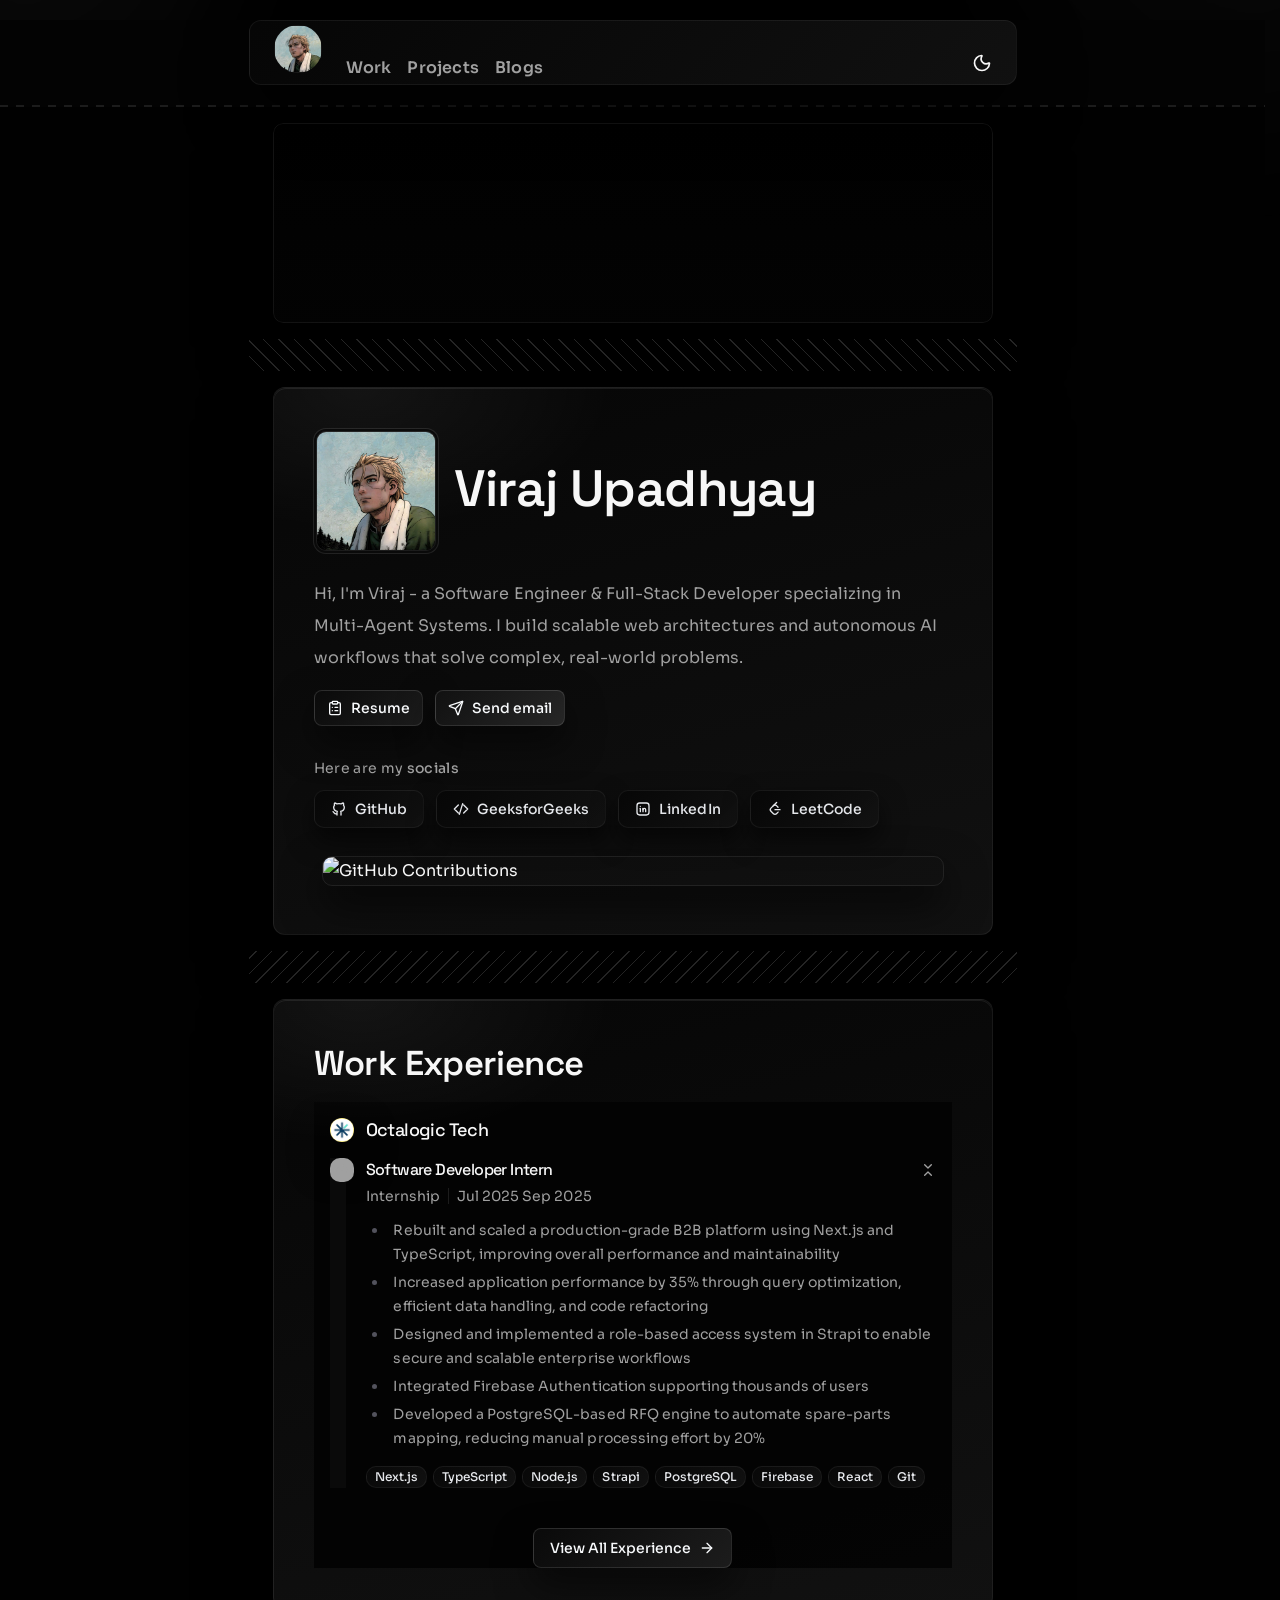
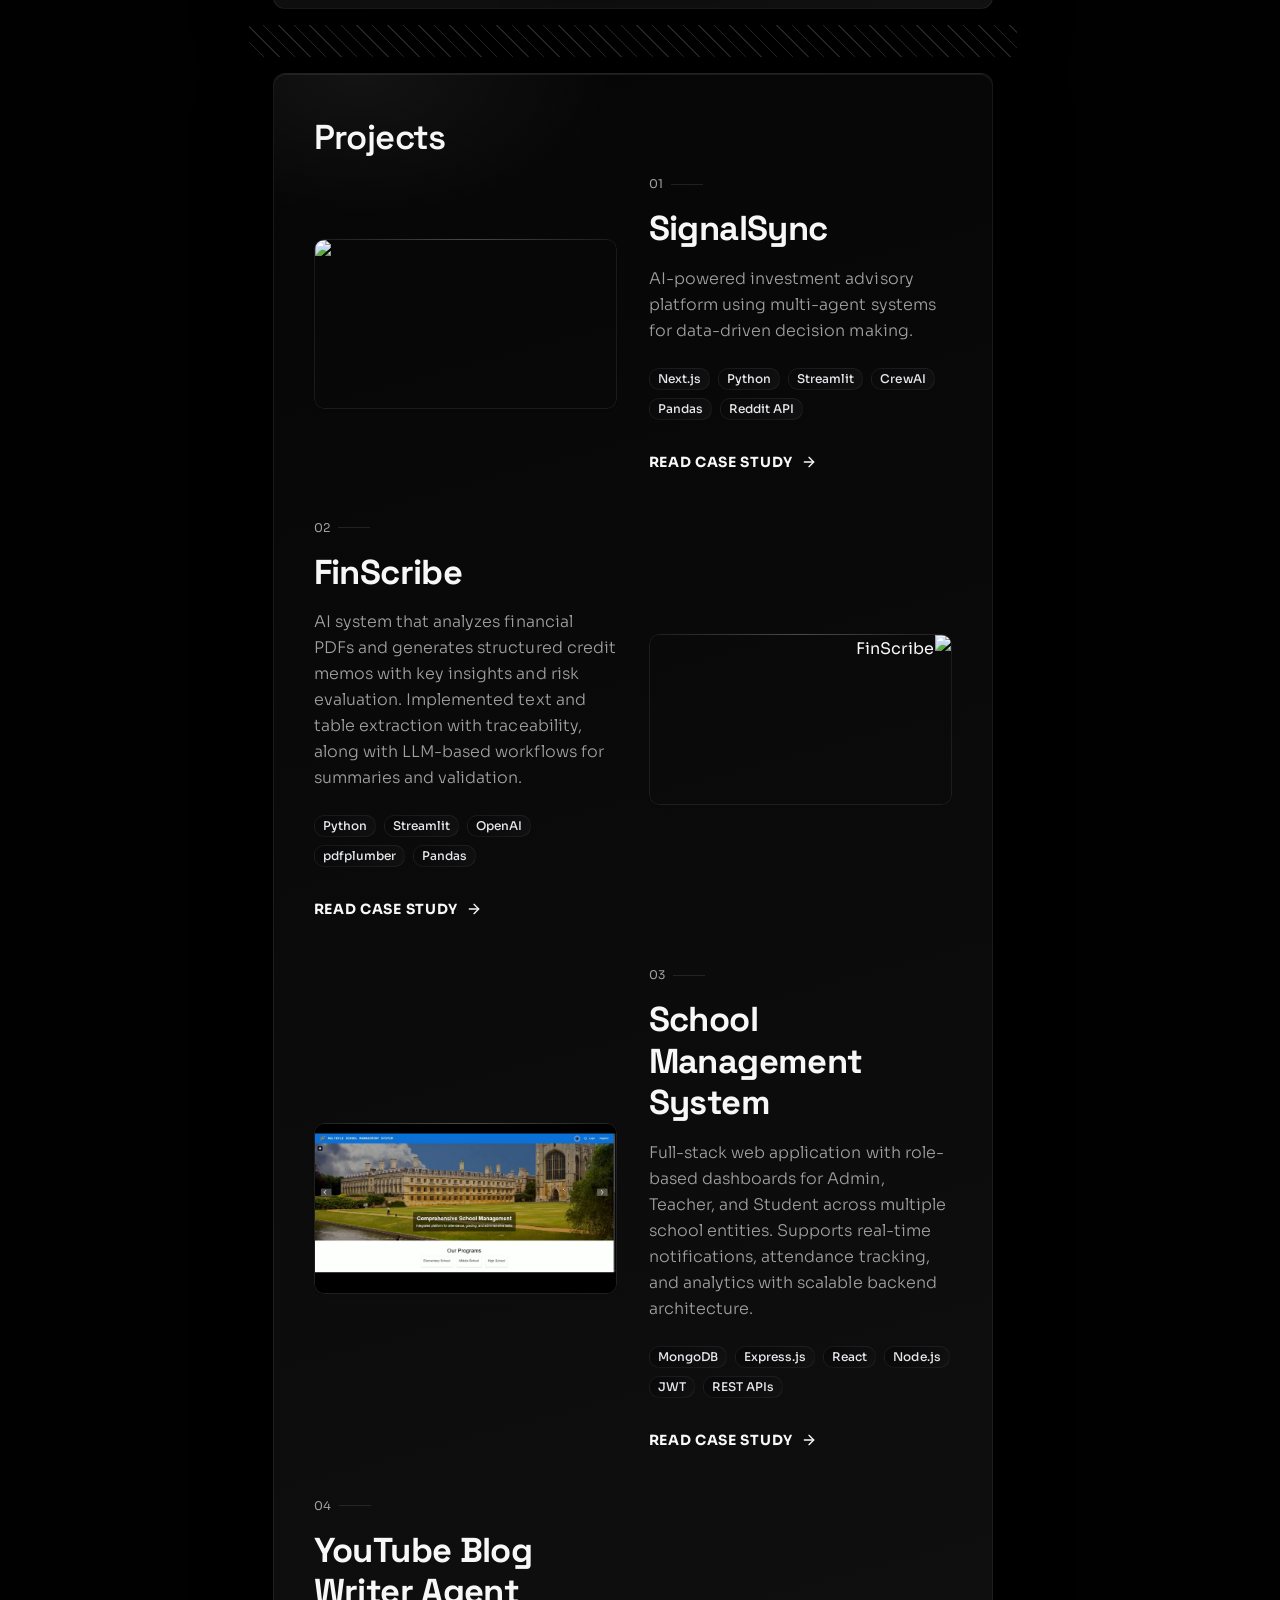
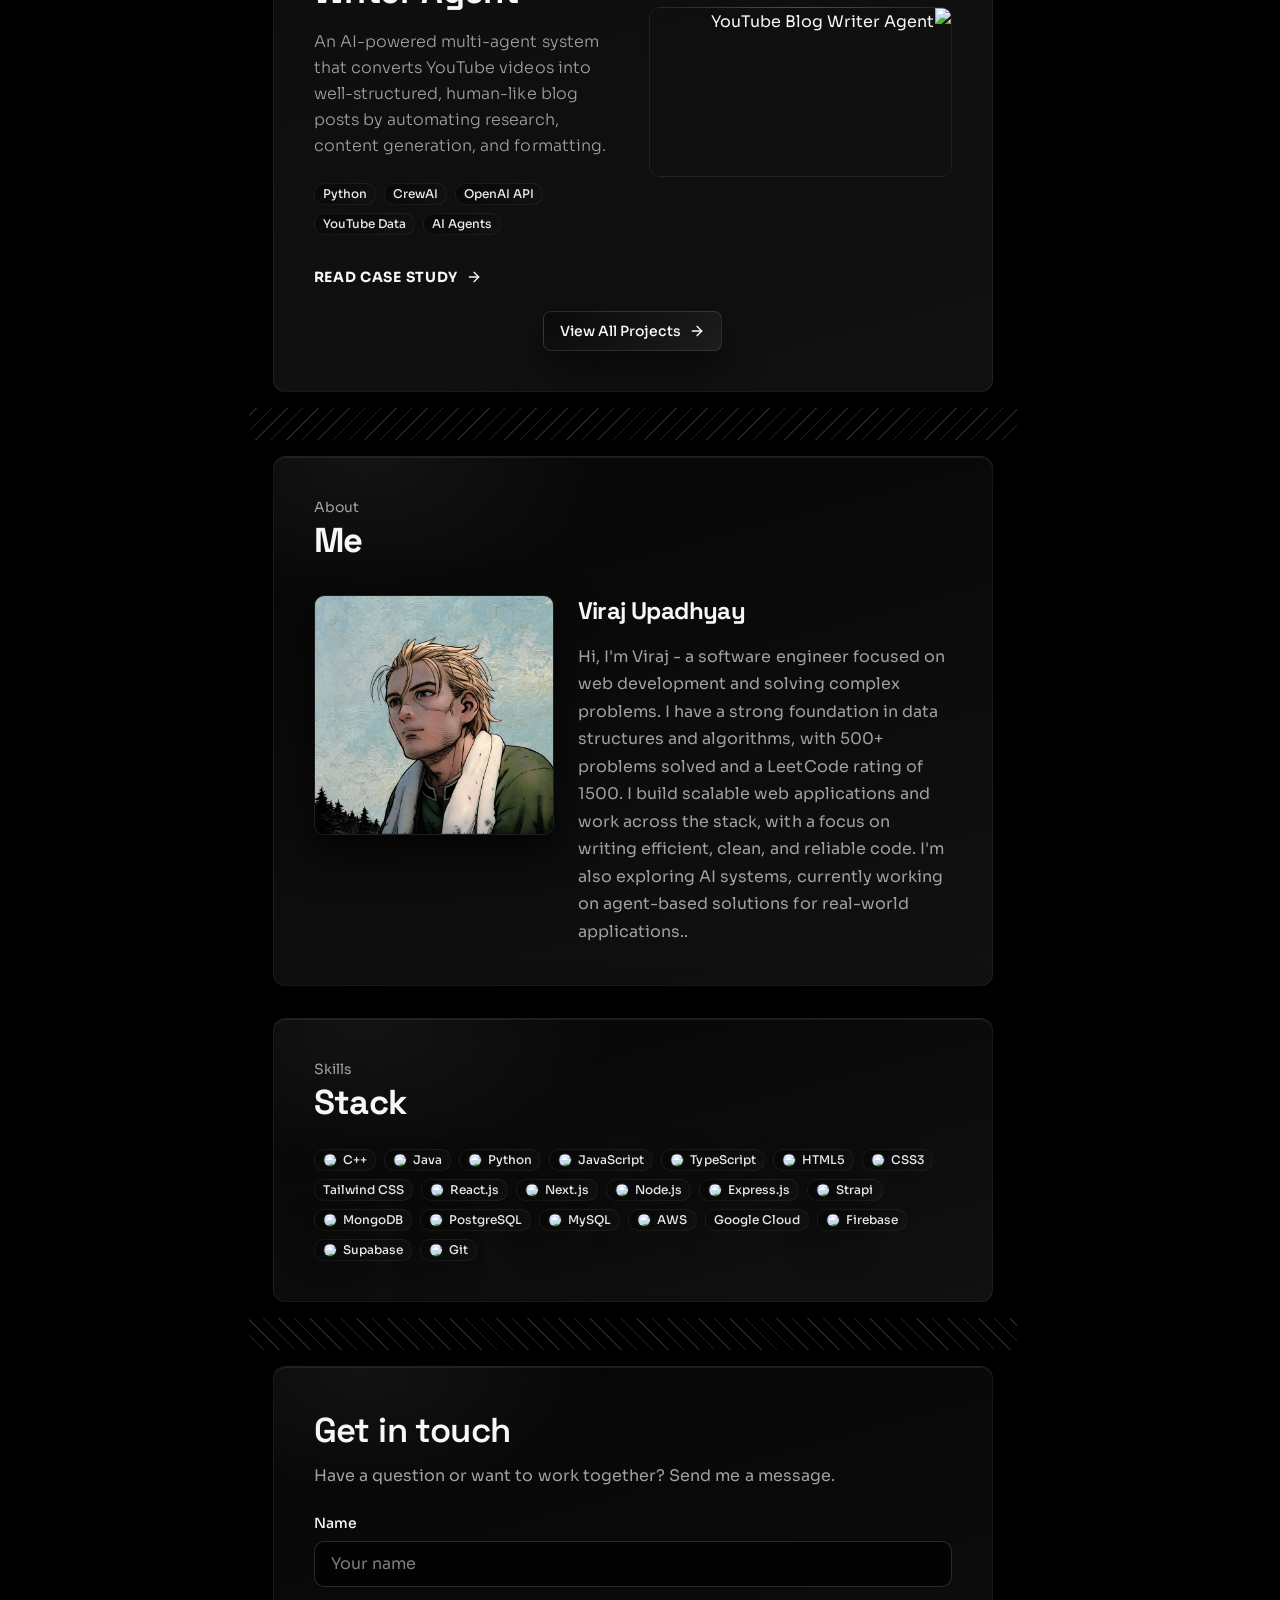
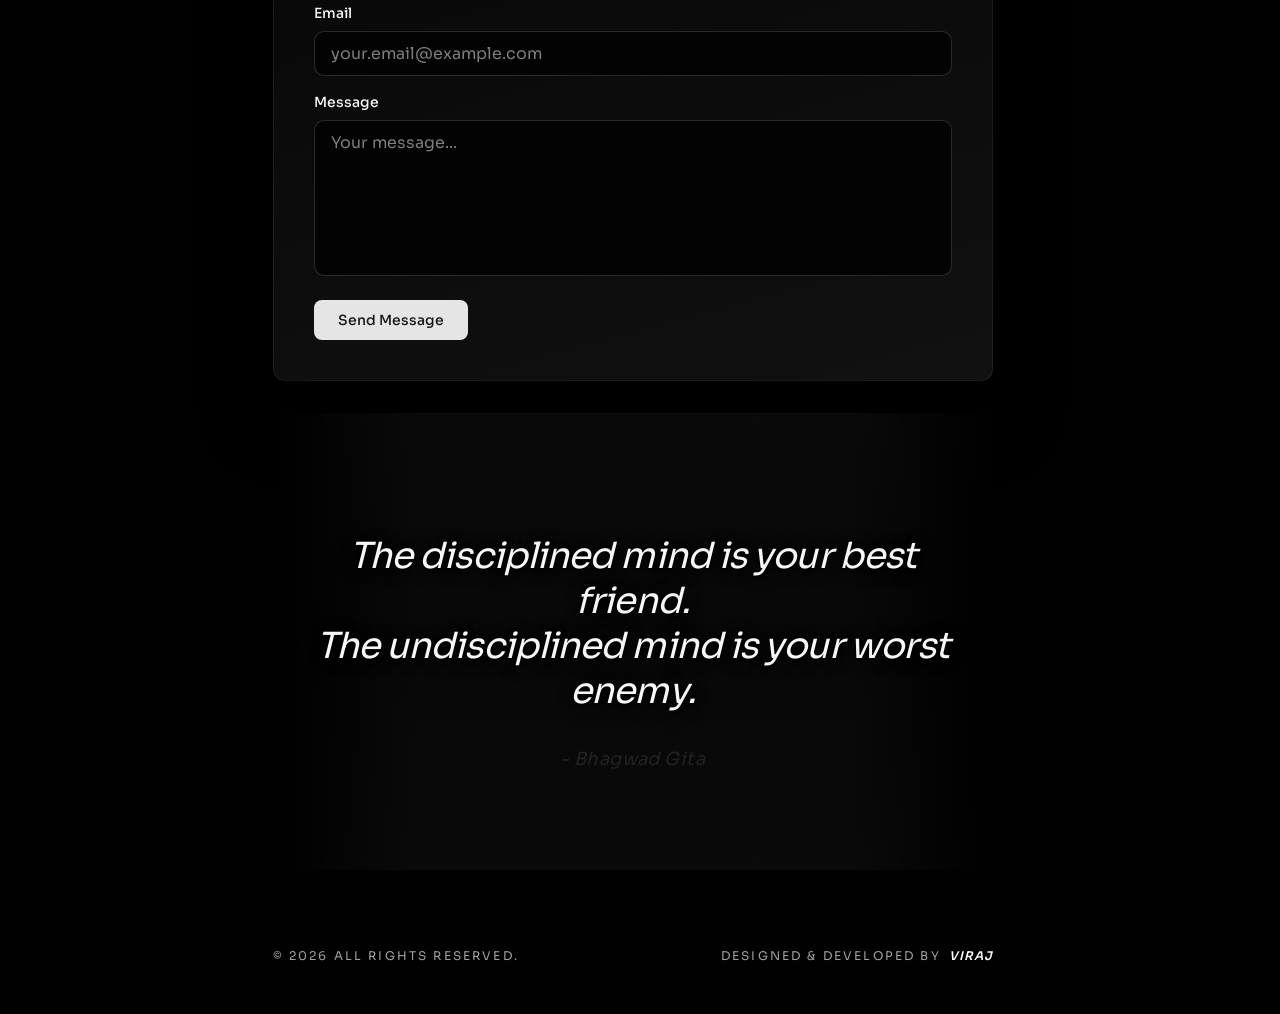
==== commit 4391e697: "my portfolio" ====
--- a/index.html
+++ b/index.html
@@ -1,105 +1,1035 @@
-﻿<!DOCTYPE html><html lang="en"><head><meta charSet="utf-8"/><meta name="viewport" content="width=device-width, initial-scale=1"/><link rel="preload" as="image" imageSrcSet="https://www.nayalsaurav.in/_next/image?url=%2Fprofile-anime-2.webp&amp;w=48&amp;q=75 1x, https://www.nayalsaurav.in/_next/image?url=%2Fprofile-anime-2.webp&amp;w=96&amp;q=75 2x"/><link rel="preload" as="image" imageSrcSet="https://www.nayalsaurav.in/_next/image?url=%2Fprofile-anime.gif&amp;w=32&amp;q=75 32w, https://www.nayalsaurav.in/_next/image?url=%2Fprofile-anime.gif&amp;w=48&amp;q=75 48w, https://www.nayalsaurav.in/_next/image?url=%2Fprofile-anime.gif&amp;w=64&amp;q=75 64w, https://www.nayalsaurav.in/_next/image?url=%2Fprofile-anime.gif&amp;w=96&amp;q=75 96w, https://www.nayalsaurav.in/_next/image?url=%2Fprofile-anime.gif&amp;w=128&amp;q=75 128w, https://www.nayalsaurav.in/_next/image?url=%2Fprofile-anime.gif&amp;w=256&amp;q=75 256w, https://www.nayalsaurav.in/_next/image?url=%2Fprofile-anime.gif&amp;w=384&amp;q=75 384w, https://www.nayalsaurav.in/_next/image?url=%2Fprofile-anime.gif&amp;w=640&amp;q=75 640w, https://www.nayalsaurav.in/_next/image?url=%2Fprofile-anime.gif&amp;w=750&amp;q=75 750w, https://www.nayalsaurav.in/_next/image?url=%2Fprofile-anime.gif&amp;w=828&amp;q=75 828w, https://www.nayalsaurav.in/_next/image?url=%2Fprofile-anime.gif&amp;w=1080&amp;q=75 1080w, https://www.nayalsaurav.in/_next/image?url=%2Fprofile-anime.gif&amp;w=1200&amp;q=75 1200w, https://www.nayalsaurav.in/_next/image?url=%2Fprofile-anime.gif&amp;w=1920&amp;q=75 1920w, https://www.nayalsaurav.in/_next/image?url=%2Fprofile-anime.gif&amp;w=2048&amp;q=75 2048w, https://www.nayalsaurav.in/_next/image?url=%2Fprofile-anime.gif&amp;w=3840&amp;q=75 3840w" imageSizes="(max-width: 640px) 100px, 120px"/><link rel="stylesheet" href="./_next/static/chunks/a0b381fa0782d30a.css" data-precedence="next"/><link rel="preload" as="script" fetchPriority="low" href="./_next/static/chunks/66a8c16702b8a250.js"/><script src="./_next/static/chunks/5789aac93cb3ed65.js" async=""></script><script src="./_next/static/chunks/3e200bca904262de.js" async=""></script><script src="./_next/static/chunks/826311b26a3a60c2.js" async=""></script><script src="./_next/static/chunks/236f7e5abd6f09ff.js" async=""></script><script src="./_next/static/chunks/turbopack-b69d62b815164d0c.js" async=""></script><script src="./_next/static/chunks/b70c2acfe835be27.js" async=""></script><script src="./_next/static/chunks/d84ada3f439bba85.js" async=""></script><script src="./_next/static/chunks/791b2df754142cd1.js" async=""></script><script src="./_next/static/chunks/ff1a16fafef87110.js" async=""></script><script src="./_next/static/chunks/7340adf74ff47ec0.js" async=""></script><script src="./_next/static/chunks/2dd4bcb40f9ff6ea.js" async=""></script><script src="./_next/static/chunks/658b9ca1474ef709.js" async=""></script><link rel="preload" href="https://cloud.umami.is/script.js" as="script"/><link rel="preload" href="https://www.nayalsaurav.in/oneko/oneko.js" as="script"/><title>Viraj Upadhyay | Portfolio</title><meta name="description" content="Portfolio of Viraj Upadhyay Ã¢â‚¬â€ Software Developer building fast, scalable, and modern web applications."/><meta name="author" content="Viraj Upadhyay"/><meta name="keywords" content="Viraj Upadhyay,Software Developer,Full Stack Developer,Next.js,Portfolio"/><meta name="creator" content="Viraj Upadhyay"/><meta name="og:logo" content="https://www.nayalsaurav.in/profile-anime.jpg"/><meta property="og:title" content="Viraj Upadhyay | Portfolio"/><meta property="og:description" content="Software Developer specializing in modern web technologies like Next.js, Tailwind CSS, and TypeScript."/><meta property="og:url" content="https://www.nayalsaurav.in"/><meta property="og:site_name" content="Viraj Upadhyay Portfolio"/><meta property="og:locale" content="en_US"/><meta property="og:image" content="https://www.nayalsaurav.in/og-image.png"/><meta property="og:image:width" content="1200"/><meta property="og:image:height" content="630"/><meta property="og:image:alt" content="Viraj Upadhyay Portfolio"/><meta property="og:type" content="website"/><meta name="twitter:card" content="summary_large_image"/><meta name="twitter:title" content="Viraj Upadhyay | Portfolio"/><meta name="twitter:description" content="Software Developer building fast, scalable, and beautiful web experiences."/><meta name="twitter:image" content="https://www.nayalsaurav.in/og-image.png"/><link rel="icon" href="https://www.nayalsaurav.in/favicon.ico?favicon.b454ceb6.ico" sizes="48x48" type="image/x-icon"/><script src="./_next/static/chunks/a6dad97d9634a72d.js" noModule=""></script></head><body class="font-mono"><div hidden=""><!--$--><!--/$--></div><script>((a,b,c,d,e,f,g,h)=>{let i=document.documentElement,j=["light","dark"];function k(b){var c;(Array.isArray(a)?a:[a]).forEach(a=>{let c="class"===a,d=c&&f?e.map(a=>f[a]||a):e;c?(i.classList.remove(...d),i.classList.add(f&&f[b]?f[b]:b)):i.setAttribute(a,b)}),c=b,h&&j.includes(c)&&(i.style.colorScheme=c)}if(d)k(d);else try{let a=localStorage.getItem(b)||c,d=g&&"system"===a?window.matchMedia("(prefers-color-scheme: dark)").matches?"dark":"light":a;k(d)}catch(a){}})("class","theme","dark",null,["light","dark"],null,true,true)</script><nav class="bg-background/60 sticky top-0 z-50 w-full font-mono backdrop-blur-md"><div class="mx-auto max-w-3xl flex items-center justify-between p-1 md:items-baseline" style="border-left-width:2px;border-right-width:2px;border-left-style:solid;border-right-style:solid;border-image:repeating-linear-gradient(
-            180deg,
-            var(--border) 0 8px,
-            transparent 8px 16px
-          ) 1"><div class="typography not-typography:max-w-none flex items-baseline gap-6"><a aria-label="Home" class="not-typography h-12 w-12 overflow-hidden rounded-full" href="https://www.nayalsaurav.in/"><img alt="Profile picture" width="45" height="45" decoding="async" data-nimg="1" class="h-full w-full object-cover" style="color:transparent" srcSet="https://www.nayalsaurav.in/_next/image?url=%2Fprofile-anime-2.webp&amp;w=48&amp;q=75 1x, https://www.nayalsaurav.in/_next/image?url=%2Fprofile-anime-2.webp&amp;w=96&amp;q=75 2x" src="https://www.nayalsaurav.in/_next/image?url=%2Fprofile-anime-2.webp&amp;w=96&amp;q=75"/></a><div class="not-typography hidden items-center gap-4 md:flex"><a class="hover:text-foreground/80 relative text-base no-underline transition-colors text-muted-foreground" href="https://www.nayalsaurav.in/work">Work</a><a class="hover:text-foreground/80 relative text-base no-underline transition-colors text-muted-foreground" href="https://www.nayalsaurav.in/projects">Projects</a><a class="hover:text-foreground/80 relative text-base no-underline transition-colors text-muted-foreground" href="https://www.nayalsaurav.in/blogs">Blogs</a></div></div><div class="not-typography flex items-center gap-3"><button class="cursor-pointer"><svg xmlns="http://www.w3.org/2000/svg" width="20" height="20" viewBox="0 0 24 24" fill="none" stroke="currentColor" stroke-width="2" stroke-linecap="round" stroke-linejoin="round" class=""><path d="M20.985 12.486a9 9 0 1 1-9.473-9.472c.405-.022.617.46.402.803a6 6 0 0 0 8.268 8.268c.344-.215.825-.004.803.401" style="transform:none;transform-origin:50% 50%;transform-box:fill-box"></path></svg><span class="sr-only">Toggle theme</span></button></div></div><div class="shrink-0 w-full" style="border-width:1px;border-style:solid;border-image:repeating-linear-gradient(
+<!DOCTYPE html>
+<html lang="en">
+
+<head>
+  <meta charSet="utf-8" />
+  <meta name="viewport" content="width=device-width, initial-scale=1" />
+  <link rel="preload" as="image"
+    imageSrcSet="_next/image?url=%2Fprofile-anime-2.webp&amp;w=48&amp;q=75 1x, _next/image?url=%2Fprofile-anime-2.webp&amp;w=96&amp;q=75 2x" />
+  <link rel="preload" as="image"
+    imageSrcSet="_next/image?url=%2Fprofile-anime.gif&amp;w=32&amp;q=75 32w, _next/image?url=%2Fprofile-anime.gif&amp;w=48&amp;q=75 48w, _next/image?url=%2Fprofile-anime.gif&amp;w=64&amp;q=75 64w, _next/image?url=%2Fprofile-anime.gif&amp;w=96&amp;q=75 96w, _next/image?url=%2Fprofile-anime.gif&amp;w=128&amp;q=75 128w, _next/image?url=%2Fprofile-anime.gif&amp;w=256&amp;q=75 256w, _next/image?url=%2Fprofile-anime.gif&amp;w=384&amp;q=75 384w, _next/image?url=%2Fprofile-anime.gif&amp;w=640&amp;q=75 640w, _next/image?url=%2Fprofile-anime.gif&amp;w=750&amp;q=75 750w, _next/image?url=%2Fprofile-anime.gif&amp;w=828&amp;q=75 828w, _next/image?url=%2Fprofile-anime.gif&amp;w=1080&amp;q=75 1080w, _next/image?url=%2Fprofile-anime.gif&amp;w=1200&amp;q=75 1200w, _next/image?url=%2Fprofile-anime.gif&amp;w=1920&amp;q=75 1920w, _next/image?url=%2Fprofile-anime.gif&amp;w=2048&amp;q=75 2048w, _next/image?url=%2Fprofile-anime.gif&amp;w=3840&amp;q=75 3840w"
+    imageSizes="(max-width: 640px) 100px, 120px" />
+  <link rel="stylesheet" href="./_next/static/chunks/a0b381fa0782d30a.css" data-precedence="next" />
+  <link rel="stylesheet" href="./custom.css" />
+  <link rel="preload" as="script" fetchPriority="low" href="./_next/static/chunks/66a8c16702b8a250.js" />
+  <script src="./_next/static/chunks/5789aac93cb3ed65.js" async=""></script>
+  <script src="./_next/static/chunks/3e200bca904262de.js" async=""></script>
+  <script src="./_next/static/chunks/826311b26a3a60c2.js" async=""></script>
+  <script src="./_next/static/chunks/236f7e5abd6f09ff.js" async=""></script>
+  <script src="./_next/static/chunks/turbopack-b69d62b815164d0c.js" async=""></script>
+  <script src="./_next/static/chunks/b70c2acfe835be27.js" async=""></script>
+  <script src="./_next/static/chunks/d84ada3f439bba85.js" async=""></script>
+  <script src="./_next/static/chunks/791b2df754142cd1.js" async=""></script>
+  <script src="./_next/static/chunks/ff1a16fafef87110.js" async=""></script>
+  <script src="./_next/static/chunks/7340adf74ff47ec0.js" async=""></script>
+  <script src="./_next/static/chunks/2dd4bcb40f9ff6ea.js" async=""></script>
+  <script src="./_next/static/chunks/658b9ca1474ef709.js" async=""></script>
+  <link rel="preload" href="https://cloud.umami.is/script.js" as="script" />
+  <link rel="preload" href="oneko/oneko.js" as="script" />
+  <title>Viraj Upadhyay | Portfolio</title>
+  <meta name="description"
+    content="Portfolio of Viraj Upadhyay ÃƒÆ’Ã†â€™Ãƒâ€ Ã¢â‚¬â„¢ÃƒÆ’Ã¢â‚¬Â ÃƒÂ¢Ã¢â€šÂ¬Ã¢â€žÂ¢ÃƒÆ’Ã†â€™ÃƒÂ¢Ã¢â€šÂ¬Ã…Â¡ÃƒÆ’Ã¢â‚¬Å¡Ãƒâ€šÃ‚Â¢ÃƒÆ’Ã†â€™Ãƒâ€ Ã¢â‚¬â„¢ÃƒÆ’Ã¢â‚¬Å¡Ãƒâ€šÃ‚Â¢ÃƒÆ’Ã†â€™Ãƒâ€šÃ‚Â¢ÃƒÆ’Ã‚Â¢ÃƒÂ¢Ã¢â€šÂ¬Ã…Â¡Ãƒâ€šÃ‚Â¬ÃƒÆ’Ã¢â‚¬Â¦Ãƒâ€šÃ‚Â¡ÃƒÆ’Ã†â€™ÃƒÂ¢Ã¢â€šÂ¬Ã…Â¡ÃƒÆ’Ã¢â‚¬Å¡Ãƒâ€šÃ‚Â¬ÃƒÆ’Ã†â€™Ãƒâ€ Ã¢â‚¬â„¢ÃƒÆ’Ã¢â‚¬Å¡Ãƒâ€šÃ‚Â¢ÃƒÆ’Ã†â€™Ãƒâ€šÃ‚Â¢ÃƒÆ’Ã‚Â¢ÃƒÂ¢Ã¢â‚¬Å¡Ã‚Â¬Ãƒâ€¦Ã‚Â¡ÃƒÆ’Ã¢â‚¬Å¡Ãƒâ€šÃ‚Â¬ÃƒÆ’Ã†â€™ÃƒÂ¢Ã¢â€šÂ¬Ã…Â¡ÃƒÆ’Ã¢â‚¬Å¡Ãƒâ€šÃ‚Â Software Developer building fast, scalable, and modern web applications." />
+  <meta name="author" content="Viraj Upadhyay" />
+  <meta name="keywords" content="Viraj Upadhyay,Software Developer,Full Stack Developer,Next.js,Portfolio" />
+  <meta name="creator" content="Viraj Upadhyay" />
+  <meta name="og:logo" content="profile-anime.jpg" />
+  <meta property="og:title" content="Viraj Upadhyay | Portfolio" />
+  <meta property="og:description"
+    content="Software Developer specializing in modern web technologies like Next.js, Tailwind CSS, and TypeScript." />
+  <meta property="og:url" content="https://www.nayalsaurav.in" />
+  <meta property="og:site_name" content="Viraj Upadhyay Portfolio" />
+  <meta property="og:locale" content="en_US" />
+  <meta property="og:image" content="og-image.png" />
+  <meta property="og:image:width" content="1200" />
+  <meta property="og:image:height" content="630" />
+  <meta property="og:image:alt" content="Viraj Upadhyay Portfolio" />
+  <meta property="og:type" content="website" />
+  <meta name="twitter:card" content="summary_large_image" />
+  <meta name="twitter:title" content="Viraj Upadhyay | Portfolio" />
+  <meta name="twitter:description"
+    content="Software Developer building fast, scalable, and beautiful web experiences." />
+  <meta name="twitter:image" content="og-image.png" />
+  <link rel="icon" href="favicon.ico?favicon.b454ceb6.ico" sizes="48x48" type="image/x-icon" />
+  <script src="./_next/static/chunks/a6dad97d9634a72d.js" noModule=""></script>
+</head>
+
+<body class="font-mono">
+  <div hidden=""><!--$--><!--/$--></div>
+  <script>((a, b, c, d, e, f, g, h) => { let i = document.documentElement, j = ["light", "dark"]; function k(b) { var c; (Array.isArray(a) ? a : [a]).forEach(a => { let c = "class" === a, d = c && f ? e.map(a => f[a] || a) : e; c ? (i.classList.remove(...d), i.classList.add(f && f[b] ? f[b] : b)) : i.setAttribute(a, b) }), c = b, h && j.includes(c) && (i.style.colorScheme = c) } if (d) k(d); else try { let a = localStorage.getItem(b) || c, d = g && "system" === a ? window.matchMedia("(prefers-color-scheme: dark)").matches ? "dark" : "light" : a; k(d) } catch (a) { } })("class", "theme", "dark", null, ["light", "dark"], null, true, true)</script>
+  <nav class="bg-background/60 sticky top-0 z-50 w-full font-mono backdrop-blur-md">
+    <div class="mx-auto max-w-3xl flex items-center justify-between p-1 md:items-baseline" style="border-left-width:2px;border-right-width:2px;border-left-style:solid;border-right-style:solid;border-image:repeating-linear-gradient(
+            180deg,
+            var(--border) 0 8px,
+            transparent 8px 16px
+          ) 1">
+      <div class="typography not-typography:max-w-none flex items-baseline gap-6"><a aria-label="Home"
+          class="not-typography h-12 w-12 overflow-hidden rounded-full" href=""><img alt="Profile picture" width="45"
+            height="45" decoding="async" data-nimg="1" class="h-full w-full object-cover" style="color:transparent"
+            srcSet="_next/image?url=%2Fprofile-anime-2.webp&amp;w=48&amp;q=75 1x, _next/image?url=%2Fprofile-anime-2.webp&amp;w=96&amp;q=75 2x"
+            src="_next/image?url=%2Fprofile-anime-2.webp&amp;w=96&amp;q=75" /></a>
+        <div class="not-typography hidden items-center gap-4 md:flex"><a
+            class="hover:text-foreground/80 relative text-base no-underline transition-colors text-muted-foreground"
+            href="work.html">Work</a><a
+            class="hover:text-foreground/80 relative text-base no-underline transition-colors text-muted-foreground"
+            href="projects.html">Projects</a><a
+            class="hover:text-foreground/80 relative text-base no-underline transition-colors text-muted-foreground"
+            href="blogs.html">Blogs</a></div>
+      </div>
+      <div class="not-typography flex items-center gap-3"><button class="cursor-pointer" type="button"
+          data-theme-toggle><svg xmlns="http://www.w3.org/2000/svg" width="20" height="20" viewBox="0 0 24 24"
+            fill="none" stroke="currentColor" stroke-width="2" stroke-linecap="round" stroke-linejoin="round" class="">
+            <path
+              d="M20.985 12.486a9 9 0 1 1-9.473-9.472c.405-.022.617.46.402.803a6 6 0 0 0 8.268 8.268c.344-.215.825-.004.803.401"
+              style="transform:none;transform-origin:50% 50%;transform-box:fill-box"></path>
+          </svg><span class="sr-only">Toggle theme</span></button></div>
+    </div>
+    <div class="shrink-0 w-full" style="border-width:1px;border-style:solid;border-image:repeating-linear-gradient(
               90deg,
               var(--color-border) 0 8px,
               transparent 8px 16px
-            ) 1"></div></nav><div class="bg-background/80 pb-safe fixed bottom-0 left-0 z-50 flex w-full items-center justify-around border-t p-2 backdrop-blur-lg md:hidden"><a class="flex flex-col items-center gap-1 p-2 transition-colors text-muted-foreground" href="https://www.nayalsaurav.in/"><svg xmlns="http://www.w3.org/2000/svg" width="24" height="24" viewBox="0 0 24 24" fill="none" stroke="currentColor" stroke-width="2" stroke-linecap="round" stroke-linejoin="round" class="lucide lucide-house h-5 w-5" aria-hidden="true"><path d="M15 21v-8a1 1 0 0 0-1-1h-4a1 1 0 0 0-1 1v8"></path><path d="M3 10a2 2 0 0 1 .709-1.528l7-6a2 2 0 0 1 2.582 0l7 6A2 2 0 0 1 21 10v9a2 2 0 0 1-2 2H5a2 2 0 0 1-2-2z"></path></svg><span class="text-[10px] font-medium">Home</span></a><a class="flex flex-col items-center gap-1 p-2 transition-colors text-muted-foreground" href="https://www.nayalsaurav.in/work"><svg xmlns="http://www.w3.org/2000/svg" width="24" height="24" viewBox="0 0 24 24" fill="none" stroke="currentColor" stroke-width="2" stroke-linecap="round" stroke-linejoin="round" class="lucide lucide-briefcase h-5 w-5" aria-hidden="true"><path d="M16 20V4a2 2 0 0 0-2-2h-4a2 2 0 0 0-2 2v16"></path><rect width="20" height="14" x="2" y="6" rx="2"></rect></svg><span class="text-[10px] font-medium">Work</span></a><a class="flex flex-col items-center gap-1 p-2 transition-colors text-muted-foreground" href="https://www.nayalsaurav.in/projects"><svg xmlns="http://www.w3.org/2000/svg" width="24" height="24" viewBox="0 0 24 24" fill="none" stroke="currentColor" stroke-width="2" stroke-linecap="round" stroke-linejoin="round" class="lucide lucide-folder-git2 lucide-folder-git-2 h-5 w-5" aria-hidden="true"><path d="M18 19a5 5 0 0 1-5-5v8"></path><path d="M9 20H4a2 2 0 0 1-2-2V5a2 2 0 0 1 2-2h3.9a2 2 0 0 1 1.69.9l.81 1.2a2 2 0 0 0 1.67.9H20a2 2 0 0 1 2 2v5"></path><circle cx="13" cy="12" r="2"></circle><circle cx="20" cy="19" r="2"></circle></svg><span class="text-[10px] font-medium">Projects</span></a><a class="flex flex-col items-center gap-1 p-2 transition-colors text-muted-foreground" href="https://www.nayalsaurav.in/blogs"><svg xmlns="http://www.w3.org/2000/svg" width="24" height="24" viewBox="0 0 24 24" fill="none" stroke="currentColor" stroke-width="2" stroke-linecap="round" stroke-linejoin="round" class="lucide lucide-book-open h-5 w-5" aria-hidden="true"><path d="M12 7v14"></path><path d="M3 18a1 1 0 0 1-1-1V4a1 1 0 0 1 1-1h5a4 4 0 0 1 4 4 4 4 0 0 1 4-4h5a1 1 0 0 1 1 1v13a1 1 0 0 1-1 1h-6a3 3 0 0 0-3 3 3 3 0 0 0-3-3z"></path></svg><span class="text-[10px] font-medium">Blogs</span></a></div><div class="mx-auto max-w-3xl p-4" style="border-left-width:2px;border-right-width:2px;border-left-style:solid;border-right-style:solid;border-image:repeating-linear-gradient(
-            180deg,
-            var(--border) 0 8px,
-            transparent 8px 16px
-          ) 1"><div class="relative h-50 overflow-hidden rounded-xl shadow-[0px_2px_3px_-1px_rgba(0,0,0,0.1),0px_1px_0px_0px_rgba(25,28,33,0.02),0px_0px_0px_1px_rgba(25,28,33,0.08)]"><video src="https://res.cloudinary.com/dtevdmz6k/video/upload/q_auto/f_auto/v1775562051/From_KlickPin_CF_Vinland_saga___Kunst_-_Pin-277604764526945973_x7prsv.mp4" autoPlay="" loop="" muted="" playsInline="" class="h-full w-full object-cover"></video><div class="from-background/20 pointer-events-none absolute inset-0 bg-gradient-to-t to-transparent"></div></div></div><div style="opacity:1;transform:none"><main class="font-mono"><div class="mx-auto max-w-3xl p-4 relative" style="border-left-width:2px;border-right-width:2px;border-left-style:solid;border-right-style:solid;border-image:repeating-linear-gradient(
-            180deg,
-            var(--border) 0 8px,
-            transparent 8px 16px
-          ) 1"><div class="absolute inset-0" style="background-image:repeating-linear-gradient(45deg, transparent, transparent 10px, currentcolor 10px, currentcolor 11px);opacity:0.15"></div></div><div class="mx-auto max-w-3xl p-4" style="border-left-width:2px;border-right-width:2px;border-left-style:solid;border-right-style:solid;border-image:repeating-linear-gradient(
-            180deg,
-            var(--border) 0 8px,
-            transparent 8px 16px
-          ) 1"><section class="py-4"><div class="screen-line-after flex"><div class="relative shrink-0"><div class="mx-0.5 my-0.75"><div class="ring-border ring-offset-background relative size-25 overflow-hidden rounded-xl ring-1 ring-offset-2 sm:size-30"><img alt="Viraj Upadhyay profile picture" decoding="async" data-nimg="fill" class="object-cover select-none" style="position:absolute;height:100%;width:100%;left:0;top:0;right:0;bottom:0;color:transparent" sizes="(max-width: 640px) 100px, 120px" srcSet="https://www.nayalsaurav.in/_next/image?url=%2Fprofile-anime.gif&amp;w=32&amp;q=75 32w, https://www.nayalsaurav.in/_next/image?url=%2Fprofile-anime.gif&amp;w=48&amp;q=75 48w, https://www.nayalsaurav.in/_next/image?url=%2Fprofile-anime.gif&amp;w=64&amp;q=75 64w, https://www.nayalsaurav.in/_next/image?url=%2Fprofile-anime.gif&amp;w=96&amp;q=75 96w, https://www.nayalsaurav.in/_next/image?url=%2Fprofile-anime.gif&amp;w=128&amp;q=75 128w, https://www.nayalsaurav.in/_next/image?url=%2Fprofile-anime.gif&amp;w=256&amp;q=75 256w, https://www.nayalsaurav.in/_next/image?url=%2Fprofile-anime.gif&amp;w=384&amp;q=75 384w, https://www.nayalsaurav.in/_next/image?url=%2Fprofile-anime.gif&amp;w=640&amp;q=75 640w, https://www.nayalsaurav.in/_next/image?url=%2Fprofile-anime.gif&amp;w=750&amp;q=75 750w, https://www.nayalsaurav.in/_next/image?url=%2Fprofile-anime.gif&amp;w=828&amp;q=75 828w, https://www.nayalsaurav.in/_next/image?url=%2Fprofile-anime.gif&amp;w=1080&amp;q=75 1080w, https://www.nayalsaurav.in/_next/image?url=%2Fprofile-anime.gif&amp;w=1200&amp;q=75 1200w, https://www.nayalsaurav.in/_next/image?url=%2Fprofile-anime.gif&amp;w=1920&amp;q=75 1920w, https://www.nayalsaurav.in/_next/image?url=%2Fprofile-anime.gif&amp;w=2048&amp;q=75 2048w, https://www.nayalsaurav.in/_next/image?url=%2Fprofile-anime.gif&amp;w=3840&amp;q=75 3840w" src="https://www.nayalsaurav.in/_next/image?url=%2Fprofile-anime.gif&amp;w=3840&amp;q=75"/></div></div></div><div class="flex flex-1 flex-col"><div class="flex grow items-end pb-1 pl-4 max-sm:hidden"></div><div><div class="flex items-center gap-2 pl-4"><h1 class="-translate-y-px text-3xl font-semibold tracking-tight">Viraj Upadhyay</h1></div><div class="h-12.5 py-1 pl-4 sm:h-9"><div class="overflow-hidden py-2"><h1 class="text-muted-foreground font-mono text-sm text-balance" style="opacity:0;transform:translateY(-50px)">Software Engineer</h1></div></div></div></div></div><div class="text-muted-foreground mt-6 space-y-4"><p class="mt-4 gap-1.5 space-y-4 leading-8 text-neutral-500"><span class="whitespace-pre-wrap">Hi, I'm Viraj - a software engineer focused on web development and problem solving. Iâ€™ve solved 500+ DSA problems (LeetCode 1500) and build scalable applications while exploring AI agents.</p><div class="flex flex-wrap gap-3"><span><a target="_blank" rel="noopener noreferrer" class="inline-flex items-center justify-center whitespace-nowrap text-sm font-medium ring-offset-background transition-colors focus-visible:outline-none focus-visible:ring-2 focus-visible:ring-ring focus-visible:ring-offset-2 disabled:pointer-events-none disabled:opacity-50 [&amp;_svg]:pointer-events-none [&amp;_svg]:size-4 [&amp;_svg]:shrink-0 bg-primary text-primary-foreground hover:bg-primary/90 h-9 rounded-md px-3 gap-2" href="https://drive.google.com/file/d/1WTqqk7Nc6llOvqYI0rE4AmMovnDoUwmj/view?usp=sharing"><svg xmlns="http://www.w3.org/2000/svg" width="28" height="28" viewBox="0 0 24 24" fill="none" stroke="currentColor" stroke-width="2" stroke-linecap="round" stroke-linejoin="round" class=""><rect width="8" height="4" x="8" y="2" rx="1" ry="1"></rect><path d="M16 4h2a2 2 0 0 1 2 2v14a2 2 0 0 1-2 2H6a2 2 0 0 1-2-2V6a2 2 0 0 1 2-2h2"></path><path d="M8 11h.01" opacity="1" pathLength="1" stroke-dashoffset="0" stroke-dasharray="1 1" style="transform:none;transform-origin:50% 50%;transform-box:fill-box"></path><path d="M12 11h4" opacity="1" pathLength="1" stroke-dashoffset="0" stroke-dasharray="1 1" style="transform:none;transform-origin:50% 50%;transform-box:fill-box"></path><path d="M8 16h.01" opacity="1" pathLength="1" stroke-dashoffset="0" stroke-dasharray="1 1" style="transform:none;transform-origin:50% 50%;transform-box:fill-box"></path><path d="M12 16h4" opacity="1" pathLength="1" stroke-dashoffset="0" stroke-dasharray="1 1" style="transform:none;transform-origin:50% 50%;transform-box:fill-box"></path></svg>Resume</a></span><span><a class="inline-flex items-center justify-center whitespace-nowrap text-sm font-medium ring-offset-background transition-colors focus-visible:outline-none focus-visible:ring-2 focus-visible:ring-ring focus-visible:ring-offset-2 disabled:pointer-events-none disabled:opacity-50 [&amp;_svg]:pointer-events-none [&amp;_svg]:size-4 [&amp;_svg]:shrink-0 bg-secondary text-secondary-foreground hover:bg-secondary/80 h-9 rounded-md px-3 gap-2" href="mailto:virajupadhyay16@gmail.com"><svg xmlns="http://www.w3.org/2000/svg" width="28" height="28" viewBox="0 0 24 24" fill="none" stroke="currentColor" stroke-width="2" stroke-linecap="round" stroke-linejoin="round" class="h-4 w-4"><g style="transform:none;transform-origin:50% 50%;transform-box:fill-box"><path d="M14.5,21.7c.1.3.4.4.7.3.1,0,.2-.2.3-.3L22,2.7c0-.3,0-.5-.3-.6-.1,0-.2,0-.3,0L2.3,8.5c-.3,0-.4.4-.3.6,0,.1.2.2.3.3l7.9,3.2c.5.2.9.6,1.1,1.1l3.2,7.9Z"></path><path d="M21.9,2.1l-10.9,10.9"></path></g></svg>Send email</a></span></div></div><div class="mt-8 space-y-3"><p class="text-sm tracking-wide">Here are my<!-- --> <span class="text-muted-foreground font-medium">socials</span></p><div class="flex flex-wrap gap-3"><a data-state="closed" class="text-black dark:text-white flex items-center gap-2 rounded-xl px-4 py-2 text-sm font-medium shadow-[0px_2px_3px_-1px_rgba(0,0,0,0.1),0px_1px_0px_0px_rgba(25,28,33,0.02),0px_0px_0px_1px_rgba(25,28,33,0.08)] transition-all hover:-translate-y-0.5 hover:shadow-[0px_4px_8px_-2px_rgba(0,0,0,0.15),0px_2px_0px_0px_rgba(25,28,33,0.04),0px_0px_0px_1px_rgba(25,28,33,0.12)]" href="https://github.com/vsu1833"><svg xmlns="http://www.w3.org/2000/svg" width="24" height="24" viewBox="0 0 24 24" fill="none" stroke="currentColor" stroke-width="2" stroke-linecap="round" stroke-linejoin="round" class="tabler-icon tabler-icon-brand-github h-4 w-4"><path d="M9 19c-4.3 1.4 -4.3 -2.5 -6 -3m12 5v-3.5c0 -1 .1 -1.4 -.5 -2c2.8 -.3 5.5 -1.4 5.5 -6a4.6 4.6 0 0 0 -1.3 -3.2a4.2 4.2 0 0 0 -.1 -3.2s-1.1 -.3 -3.5 1.3a12.3 12.3 0 0 0 -6.2 0c-2.4 -1.6 -3.5 -1.3 -3.5 -1.3a4.2 4.2 0 0 0 -.1 3.2a4.6 4.6 0 0 0 -1.3 3.2c0 4.6 2.7 5.7 5.5 6c-.6 .6 -.6 1.2 -.5 2v3.5"></path></svg>GitHub</a><a data-state="closed" class="text-black dark:text-white flex items-center gap-2 rounded-xl px-4 py-2 text-sm font-medium shadow-[0px_2px_3px_-1px_rgba(0,0,0,0.1),0px_1px_0px_0px_rgba(25,28,33,0.02),0px_0px_0px_1px_rgba(25,28,33,0.08)] transition-all hover:-translate-y-0.5 hover:shadow-[0px_4px_8px_-2px_rgba(0,0,0,0.15),0px_2px_0px_0px_rgba(25,28,33,0.04),0px_0px_0px_1px_rgba(25,28,33,0.12)]" href="https://www.geeksforgeeks.org/profile/virajstrive?tab=activity"><svg xmlns="http://www.w3.org/2000/svg" width="24" height="24" viewBox="0 0 24 24" fill="none" stroke="currentColor" stroke-width="2" stroke-linecap="round" stroke-linejoin="round" class="tabler-icon tabler-icon-code h-4 w-4"><path d="M16 18l6-6-6-6M8 6l-6 6 6 6M14.5 4l-5 16"></path></svg>GeeksforGeeks</a><a data-state="closed" class="text-black dark:text-white flex items-center gap-2 rounded-xl px-4 py-2 text-sm font-medium shadow-[0px_2px_3px_-1px_rgba(0,0,0,0.1),0px_1px_0px_0px_rgba(25,28,33,0.02),0px_0px_0px_1px_rgba(25,28,33,0.08)] transition-all hover:-translate-y-0.5 hover:shadow-[0px_4px_8px_-2px_rgba(0,0,0,0.15),0px_2px_0px_0px_rgba(25,28,33,0.04),0px_0px_0px_1px_rgba(25,28,33,0.12)]" href="https://www.linkedin.com/in/viraj-upadhyay-a3a706287/"><svg xmlns="http://www.w3.org/2000/svg" width="24" height="24" viewBox="0 0 24 24" fill="none" stroke="currentColor" stroke-width="2" stroke-linecap="round" stroke-linejoin="round" class="tabler-icon tabler-icon-brand-linkedin h-4 w-4"><path d="M8 11v5"></path><path d="M8 8v.01"></path><path d="M12 16v-5"></path><path d="M16 16v-3a2 2 0 1 0 -4 0"></path><path d="M3 7a4 4 0 0 1 4 -4h10a4 4 0 0 1 4 4v10a4 4 0 0 1 -4 4h-10a4 4 0 0 1 -4 -4l0 -10"></path></svg>LinkedIn</a><a data-state="closed" class="text-black dark:text-white flex items-center gap-2 rounded-xl px-4 py-2 text-sm font-medium shadow-[0px_2px_3px_-1px_rgba(0,0,0,0.1),0px_1px_0px_0px_rgba(25,28,33,0.02),0px_0px_0px_1px_rgba(25,28,33,0.08)] transition-all hover:-translate-y-0.5 hover:shadow-[0px_4px_8px_-2px_rgba(0,0,0,0.15),0px_2px_0px_0px_rgba(25,28,33,0.04),0px_0px_0px_1px_rgba(25,28,33,0.12)]" href="https://leetcode.com/u/Viraj_Upadhyay/"><svg xmlns="http://www.w3.org/2000/svg" width="24" height="24" viewBox="0 0 24 24" fill="none" stroke="currentColor" stroke-width="2" stroke-linecap="round" stroke-linejoin="round" class="tabler-icon tabler-icon-brand-leetcode h-4 w-4"><path d="M12 13h7.5"></path><path d="M9.424 7.268l4.999 -4.999"></path><path d="M16.633 16.644l-2.402 2.415a3.189 3.189 0 0 1 -4.524 0l-3.77 -3.787a3.223 3.223 0 0 1 0 -4.544l3.77 -3.787a3.189 3.189 0 0 1 4.524 0l2.302 2.313"></path></svg>LeetCode</a></div></div><div class="mt-5"><div><h2 class="sr-only">GitHub Contributions</h2><div class="mx-auto max-w-full px-2 py-2" title="GitHub Contributions"><img src="https://ghchart.rshah.org/vsu1833" alt="GitHub Contributions" class="block max-w-full rounded-md" style="filter: invert(1) hue-rotate(180deg) contrast(1.1);" loading="lazy"/></div></div></div></section></div><div class="mx-auto max-w-3xl p-4 relative" style="border-left-width:2px;border-right-width:2px;border-left-style:solid;border-right-style:solid;border-image:repeating-linear-gradient(
-            180deg,
-            var(--border) 0 8px,
-            transparent 8px 16px
-          ) 1"><div class="absolute inset-0" style="background-image:repeating-linear-gradient(-45deg, transparent, transparent 10px, currentcolor 10px, currentcolor 11px);opacity:0.15"></div></div><div class="mx-auto max-w-3xl p-4" style="border-left-width:2px;border-right-width:2px;border-left-style:solid;border-right-style:solid;border-image:repeating-linear-gradient(
-            180deg,
-            var(--border) 0 8px,
-            transparent 8px 16px
-          ) 1"><section class="py-4"><h2 class="text-2xl font-semibold tracking-tight">Work Experience</h2><div class="bg-background px-4 mt-4"><div class="space-y-4 py-4"><div class="not-prose flex items-center gap-3"><div class="flex size-6 shrink-0 items-center justify-center rounded-full bg-yellow-200" aria-hidden="true"><img alt="Octalogic Tech" loading="lazy" width="24" height="24" decoding="async" data-nimg="1" class="rounded-full" style="color:transparent" src="./octa%20logo.jpeg"/></div><h3 class="text-foreground text-lg leading-snug font-medium">Octalogic Tech</h3></div><div class="before:bg-border relative space-y-4 before:absolute before:left-3 before:h-full before:w-px"><div class="last:before:bg-background relative last:before:absolute last:before:h-full last:before:w-4" data-state="open"><button type="button" aria-controls="radix-_R_6chbr7db_" aria-expanded="true" data-state="open" class="group not-prose block w-full text-left select-none hover:before:bg-muted/50 relative before:absolute before:-top-1 before:-right-1 before:-bottom-1.5 before:left-7 before:rounded-lg"><div class="relative z-1 mb-1 flex items-center gap-3"><div class="bg-muted text-muted-foreground flex size-6 shrink-0 items-center justify-center rounded-lg" aria-hidden="true"><svg xmlns="http://www.w3.org/2000/svg" width="24" height="24" viewBox="0 0 24 24" fill="none" stroke="currentColor" stroke-width="2" stroke-linecap="round" stroke-linejoin="round" class="lucide lucide-code-xml size-4" aria-hidden="true"><path d="m18 16 4-4-4-4"></path><path d="m6 8-4 4 4 4"></path><path d="m14.5 4-5 16"></path></svg></div><h4 class="text-foreground flex-1 text-base font-medium text-balance">Software Developer Intern</h4><div class="text-muted-foreground shrink-0 [&amp;_svg]:size-4" aria-hidden="true"><svg xmlns="http://www.w3.org/2000/svg" width="24" height="24" viewBox="0 0 24 24" fill="none" stroke="currentColor" stroke-width="2" stroke-linecap="round" stroke-linejoin="round" class="lucide lucide-chevrons-down-up hidden group-data-[state=open]:block" aria-hidden="true"><path d="m7 20 5-5 5 5"></path><path d="m7 4 5 5 5-5"></path></svg><svg xmlns="http://www.w3.org/2000/svg" width="24" height="24" viewBox="0 0 24 24" fill="none" stroke="currentColor" stroke-width="2" stroke-linecap="round" stroke-linejoin="round" class="lucide lucide-chevrons-up-down hidden group-data-[state=closed]:block" aria-hidden="true"><path d="m7 15 5 5 5-5"></path><path d="m7 9 5-5 5 5"></path></svg></div></div><div class="text-muted-foreground relative z-1 flex items-center gap-2 pl-9 text-sm"><dl><dt class="sr-only">Employment Type</dt><dd>Internship</dd></dl><div data-orientation="vertical" role="none" class="bg-border shrink-0 h-full w-[1px] data-[orientation=vertical]:h-4"></div><dl><dt class="sr-only">Employment Period</dt><dd>Jul 2025  Sep 2025</dd></dl></div></button><div data-state="open" id="radix-_R_6chbr7db_" class="data-[state=closed]:animate-collapsible-up data-[state=open]:animate-collapsible-down overflow-hidden duration-300"><div class="prose prose-sm text-foreground prose-zinc dark:prose-invert max-w-none font-mono prose-a:font-medium prose-a:wrap-break-word prose-a:text-foreground prose-a:underline prose-a:underline-offset-4 prose-code:rounded-md prose-code:border prose-code:bg-muted/50 prose-code:px-[0.3rem] prose-code:py-[0.2rem] prose-code:text-sm prose-code:font-normal prose-code:before:content-none prose-code:after:content-none pt-2 pl-9"><ul>
-<li>Rebuilt and scaled a production-grade B2B platform using Next.js and TypeScript, improving overall performance and maintainability   </li>
-<li>Increased application performance by 35% through query optimization, efficient data handling, and code refactoring</li>
-<li>Designed and implemented a role-based access system in Strapi to enable secure and scalable enterprise workflows  </li>
-<li>Integrated Firebase Authentication supporting thousands of users</li>
-<li>Developed a PostgreSQL-based RFQ engine to automate spare-parts mapping, reducing manual processing effort by 20%  </li>
-</ul></div></div><ul class="not-prose flex flex-wrap gap-1.5 pt-3 pl-9"><li class="flex"><span class="inline-flex items-center rounded-md px-2 py-0.5 bg-primary/10 text-primary text-xs font-medium border-primary/30 border border-dashed">Next.js</span></li><li class="flex"><span class="inline-flex items-center rounded-md px-2 py-0.5 bg-primary/10 text-primary text-xs font-medium border-primary/30 border border-dashed">TypeScript</span></li><li class="flex"><span class="inline-flex items-center rounded-md px-2 py-0.5 bg-primary/10 text-primary text-xs font-medium border-primary/30 border border-dashed">Node.js</span></li><li class="flex"><span class="inline-flex items-center rounded-md px-2 py-0.5 bg-primary/10 text-primary text-xs font-medium border-primary/30 border border-dashed">Strapi</span></li><li class="flex"><span class="inline-flex items-center rounded-md px-2 py-0.5 bg-primary/10 text-primary text-xs font-medium border-primary/30 border border-dashed">PostgreSQL</span></li><li class="flex"><span class="inline-flex items-center rounded-md px-2 py-0.5 bg-primary/10 text-primary text-xs font-medium border-primary/30 border border-dashed">Firebase</span></li><li class="flex"><span class="inline-flex items-center rounded-md px-2 py-0.5 bg-primary/10 text-primary text-xs font-medium border-primary/30 border border-dashed">React</span></li><li class="flex"><span class="inline-flex items-center rounded-md px-2 py-0.5 bg-primary/10 text-primary text-xs font-medium border-primary/30 border border-dashed">Git</span></li></ul></div></div></div><div class="mt-6 flex justify-center"><a class="inline-flex items-center justify-center whitespace-nowrap rounded-md text-sm font-medium ring-offset-background transition-colors focus-visible:outline-none focus-visible:ring-2 focus-visible:ring-ring focus-visible:ring-offset-2 disabled:pointer-events-none disabled:opacity-50 [&amp;_svg]:pointer-events-none [&amp;_svg]:size-4 [&amp;_svg]:shrink-0 border border-input bg-background hover:bg-accent hover:text-accent-foreground h-10 px-4 py-2 gap-2" href="./work.html">View All Experience<svg xmlns="http://www.w3.org/2000/svg" width="24" height="24" viewBox="0 0 24 24" fill="none" stroke="currentColor" stroke-width="2" stroke-linecap="round" stroke-linejoin="round" class="lucide lucide-arrow-right size-4" aria-hidden="true"><path d="M5 12h14"></path><path d="m12 5 7 7-7 7"></path></svg></a></div></section></div><div class="mx-auto max-w-3xl p-4 relative" style="border-left-width:2px;border-right-width:2px;border-left-style:solid;border-right-style:solid;border-image:repeating-linear-gradient(
-            180deg,
-            var(--border) 0 8px,
-            transparent 8px 16px
-          ) 1"><div class="absolute inset-0" style="background-image:repeating-linear-gradient(45deg, transparent, transparent 10px, currentcolor 10px, currentcolor 11px);opacity:0.15"></div></div><div class="mx-auto max-w-3xl p-4" style="border-left-width:2px;border-right-width:2px;border-left-style:solid;border-right-style:solid;border-image:repeating-linear-gradient(
-            180deg,
-            var(--border) 0 8px,
-            transparent 8px 16px
-          ) 1"><section class="py-4"><h2 class="text-2xl font-semibold tracking-tight">Projects</h2><div class="space-y-12 mt-4"><div class="group grid grid-cols-1 items-center gap-8 md:grid-cols-2"><a class="relative aspect-video overflow-hidden rounded-xl shadow-[0px_2px_3px_-1px_rgba(0,0,0,0.1),0px_1px_0px_0px_rgba(25,28,33,0.02),0px_0px_0px_1px_rgba(25,28,33,0.08)] transition-all duration-500 hover:shadow-[0px_4px_8px_-2px_rgba(0,0,0,0.15),0px_2px_0px_0px_rgba(25,28,33,0.04),0px_0px_0px_1px_rgba(25,28,33,0.12)]" href="#"><img alt="SignalSync" loading="lazy" decoding="async" data-nimg="fill" class="object-cover transition-transform duration-700" style="position:absolute;height:100%;width:100%;left:0;top:0;right:0;bottom:0;color:transparent" sizes="100vw" srcSet="https://www.nayalsaurav.in/_next/image?url=https%3A%2F%2Fkairox.nayalsaurav.in%2Fog-image.png&amp;w=640&amp;q=75 640w, https://www.nayalsaurav.in/_next/image?url=https%3A%2F%2Fkairox.nayalsaurav.in%2Fog-image.png&amp;w=750&amp;q=75 750w, https://www.nayalsaurav.in/_next/image?url=https%3A%2F%2Fkairox.nayalsaurav.in%2Fog-image.png&amp;w=828&amp;q=75 828w, https://www.nayalsaurav.in/_next/image?url=https%3A%2F%2Fkairox.nayalsaurav.in%2Fog-image.png&amp;w=1080&amp;q=75 1080w, https://www.nayalsaurav.in/_next/image?url=https%3A%2F%2Fkairox.nayalsaurav.in%2Fog-image.png&amp;w=1200&amp;q=75 1200w, https://www.nayalsaurav.in/_next/image?url=https%3A%2F%2Fkairox.nayalsaurav.in%2Fog-image.png&amp;w=1920&amp;q=75 1920w, https://www.nayalsaurav.in/_next/image?url=https%3A%2F%2Fkairox.nayalsaurav.in%2Fog-image.png&amp;w=2048&amp;q=75 2048w, https://www.nayalsaurav.in/_next/image?url=https%3A%2F%2Fkairox.nayalsaurav.in%2Fog-image.png&amp;w=3840&amp;q=75 3840w" src="https://www.nayalsaurav.in/_next/image?url=https%3A%2F%2Fkairox.nayalsaurav.in%2Fog-image.png&amp;w=3840&amp;q=75"/><div class="pointer-events-none absolute inset-0 bg-gradient-to-t from-black/20 via-transparent to-transparent opacity-0 transition-opacity duration-500 group-hover:opacity-100"></div><div class="pointer-events-none absolute inset-x-0 top-0 h-px bg-gradient-to-r from-transparent via-white/20 to-transparent"></div></a><div class="flex flex-col justify-center gap-4"><div class="flex items-center gap-2"><span class="text-muted-foreground font-mono text-xs">01</span><div class="bg-border h-px w-8"></div></div><a href="#"><h2 class="text-foreground group-hover:text-muted-foreground text-3xl font-bold transition-colors">SignalSync</h2></a><p class="text-muted-foreground leading-relaxed font-light">AI-powered investment advisory platform using multi-agent systems for data-driven decision making.</p><div class="mt-2 flex flex-wrap gap-2"><span class="inline-flex items-center rounded-md px-2 py-0.5 bg-primary/10 text-primary text-xs font-medium border-primary/30 border border-dashed">Next.js</span><span class="inline-flex items-center rounded-md px-2 py-0.5 bg-primary/10 text-primary text-xs font-medium border-primary/30 border border-dashed">Python</span><span class="inline-flex items-center rounded-md px-2 py-0.5 bg-primary/10 text-primary text-xs font-medium border-primary/30 border border-dashed">Streamlit</span><span class="inline-flex items-center rounded-md px-2 py-0.5 bg-primary/10 text-primary text-xs font-medium border-primary/30 border border-dashed">CrewAI</span><span class="inline-flex items-center rounded-md px-2 py-0.5 bg-primary/10 text-primary text-xs font-medium border-primary/30 border border-dashed">Pandas</span><span class="inline-flex items-center rounded-md px-2 py-0.5 bg-primary/10 text-primary text-xs font-medium border-primary/30 border border-dashed">Reddit API</span></div><a class="text-foreground hover:text-muted-foreground mt-4 flex items-center gap-2 text-sm font-bold tracking-wider uppercase decoration-2 underline-offset-4 hover:underline" href="#">Read Case Study<svg xmlns="http://www.w3.org/2000/svg" width="24" height="24" viewBox="0 0 24 24" fill="none" stroke="currentColor" stroke-width="2" stroke-linecap="round" stroke-linejoin="round" class="lucide lucide-arrow-right size-4" aria-hidden="true"><path d="M5 12h14"></path><path d="m12 5 7 7-7 7"></path></svg></a></div></div><div class="group grid grid-cols-1 items-center gap-8 md:grid-cols-2 md:[direction:rtl]"><a class="relative aspect-video overflow-hidden rounded-xl shadow-[0px_2px_3px_-1px_rgba(0,0,0,0.1),0px_1px_0px_0px_rgba(25,28,33,0.02),0px_0px_0px_1px_rgba(25,28,33,0.08)] transition-all duration-500 hover:shadow-[0px_4px_8px_-2px_rgba(0,0,0,0.15),0px_2px_0px_0px_rgba(25,28,33,0.04),0px_0px_0px_1px_rgba(25,28,33,0.12)]" href="#"><video src="https://res.cloudinary.com/dcoqmeswp/video/upload/v1752588901/agxkiatjiodgq2flgqkd.mp4" loop="" muted="" playsInline="" class="h-full w-full object-cover transition-transform duration-700"></video><div class="pointer-events-none absolute inset-0 bg-gradient-to-t from-black/20 via-transparent to-transparent opacity-0 transition-opacity duration-500 group-hover:opacity-100"></div><div class="pointer-events-none absolute inset-x-0 top-0 h-px bg-gradient-to-r from-transparent via-white/20 to-transparent"></div></a><div class="flex flex-col justify-center gap-4 md:[direction:ltr]"><div class="flex items-center gap-2"><span class="text-muted-foreground font-mono text-xs">02</span><div class="bg-border h-px w-8"></div></div><a href="#"><h2 class="text-foreground group-hover:text-muted-foreground text-3xl font-bold transition-colors">FinScribe</h2></a><p class="text-muted-foreground leading-relaxed font-light">AI system that analyzes financial PDFs and generates structured credit memos with key insights and risk evaluation. Implemented text and table extraction with traceability, along with LLM-based workflows for summaries and validation.</p><div class="mt-2 flex flex-wrap gap-2"><span class="inline-flex items-center rounded-md px-2 py-0.5 bg-primary/10 text-primary text-xs font-medium border-primary/30 border border-dashed">Python</span><span class="inline-flex items-center rounded-md px-2 py-0.5 bg-primary/10 text-primary text-xs font-medium border-primary/30 border border-dashed">Streamlit</span><span class="inline-flex items-center rounded-md px-2 py-0.5 bg-primary/10 text-primary text-xs font-medium border-primary/30 border border-dashed">OpenAI</span><span class="inline-flex items-center rounded-md px-2 py-0.5 bg-primary/10 text-primary text-xs font-medium border-primary/30 border border-dashed">pdfplumber</span><span class="inline-flex items-center rounded-md px-2 py-0.5 bg-primary/10 text-primary text-xs font-medium border-primary/30 border border-dashed">Pandas</span></div><a class="text-foreground hover:text-muted-foreground mt-4 flex items-center gap-2 text-sm font-bold tracking-wider uppercase decoration-2 underline-offset-4 hover:underline" href="#">Read Case Study<svg xmlns="http://www.w3.org/2000/svg" width="24" height="24" viewBox="0 0 24 24" fill="none" stroke="currentColor" stroke-width="2" stroke-linecap="round" stroke-linejoin="round" class="lucide lucide-arrow-right size-4" aria-hidden="true"><path d="M5 12h14"></path><path d="m12 5 7 7-7 7"></path></svg></a></div></div><div class="group grid grid-cols-1 items-center gap-8 md:grid-cols-2"><a class="relative aspect-video overflow-hidden rounded-xl shadow-[0px_2px_3px_-1px_rgba(0,0,0,0.1),0px_1px_0px_0px_rgba(25,28,33,0.02),0px_0px_0px_1px_rgba(25,28,33,0.08)] transition-all duration-500 hover:shadow-[0px_4px_8px_-2px_rgba(0,0,0,0.15),0px_2px_0px_0px_rgba(25,28,33,0.04),0px_0px_0px_1px_rgba(25,28,33,0.12)]" href="#"><video src="https://res.cloudinary.com/dcoqmeswp/video/upload/v1752588903/c6zzcwmtd9za4grmo2zw.mp4" loop="" muted="" playsInline="" class="h-full w-full object-cover transition-transform duration-700"></video><div class="pointer-events-none absolute inset-0 bg-gradient-to-t from-black/20 via-transparent to-transparent opacity-0 transition-opacity duration-500 group-hover:opacity-100"></div><div class="pointer-events-none absolute inset-x-0 top-0 h-px bg-gradient-to-r from-transparent via-white/20 to-transparent"></div></a><div class="flex flex-col justify-center gap-4"><div class="flex items-center gap-2"><span class="text-muted-foreground font-mono text-xs">03</span><div class="bg-border h-px w-8"></div></div><a href="#"><h2 class="text-foreground group-hover:text-muted-foreground text-3xl font-bold transition-colors">School Management System</h2></a><p class="text-muted-foreground leading-relaxed font-light">Full-stack web application with role-based dashboards for Admin, Teacher, and Student across multiple school entities. Supports real-time notifications, attendance tracking, and analytics with scalable backend architecture.</p><div class="mt-2 flex flex-wrap gap-2"><span class="inline-flex items-center rounded-md px-2 py-0.5 bg-primary/10 text-primary text-xs font-medium border-primary/30 border border-dashed">MongoDB</span><span class="inline-flex items-center rounded-md px-2 py-0.5 bg-primary/10 text-primary text-xs font-medium border-primary/30 border border-dashed">Express.js</span><span class="inline-flex items-center rounded-md px-2 py-0.5 bg-primary/10 text-primary text-xs font-medium border-primary/30 border border-dashed">React</span><span class="inline-flex items-center rounded-md px-2 py-0.5 bg-primary/10 text-primary text-xs font-medium border-primary/30 border border-dashed">Node.js</span><span class="inline-flex items-center rounded-md px-2 py-0.5 bg-primary/10 text-primary text-xs font-medium border-primary/30 border border-dashed">JWT</span><span class="inline-flex items-center rounded-md px-2 py-0.5 bg-primary/10 text-primary text-xs font-medium border-primary/30 border border-dashed">REST APIs</span></div><a class="text-foreground hover:text-muted-foreground mt-4 flex items-center gap-2 text-sm font-bold tracking-wider uppercase decoration-2 underline-offset-4 hover:underline" href="#">Read Case Study<svg xmlns="http://www.w3.org/2000/svg" width="24" height="24" viewBox="0 0 24 24" fill="none" stroke="currentColor" stroke-width="2" stroke-linecap="round" stroke-linejoin="round" class="lucide lucide-arrow-right size-4" aria-hidden="true"><path d="M5 12h14"></path><path d="m12 5 7 7-7 7"></path></svg></a></div></div><div class="group grid grid-cols-1 items-center gap-8 md:grid-cols-2 md:[direction:rtl]"><a class="relative aspect-video overflow-hidden rounded-xl shadow-[0px_2px_3px_-1px_rgba(0,0,0,0.1),0px_1px_0px_0px_rgba(25,28,33,0.02),0px_0px_0px_1px_rgba(25,28,33,0.08)] transition-all duration-500 hover:shadow-[0px_4px_8px_-2px_rgba(0,0,0,0.15),0px_2px_0px_0px_rgba(25,28,33,0.04),0px_0px_0px_1px_rgba(25,28,33,0.12)]" href="https://www.nayalsaurav.in/projects/deployit"><video src="https://res.cloudinary.com/dcoqmeswp/video/upload/v1752588900/u6uvn2sjxmxsxtkdkmt4.mp4" loop="" muted="" playsInline="" class="h-full w-full object-cover transition-transform duration-700"></video><div class="pointer-events-none absolute inset-0 bg-gradient-to-t from-black/20 via-transparent to-transparent opacity-0 transition-opacity duration-500 group-hover:opacity-100"></div><div class="pointer-events-none absolute inset-x-0 top-0 h-px bg-gradient-to-r from-transparent via-white/20 to-transparent"></div></a><div class="flex flex-col justify-center gap-4 md:[direction:ltr]"><div class="flex items-center gap-2"><span class="text-muted-foreground font-mono text-xs">04</span><div class="bg-border h-px w-8"></div></div><a href="https://www.nayalsaurav.in/projects/deployit"><h2 class="text-foreground group-hover:text-muted-foreground text-3xl font-bold transition-colors">DeployIt</h2></a><p class="text-muted-foreground leading-relaxed font-light">Built a platform to deploy static web apps from GitHub using Cloudflare R2 and Redis. Includes build pipeline, code storage, and global serving.</p><div class="mt-2 flex flex-wrap gap-2"><span class="inline-flex items-center rounded-md px-2 py-0.5 bg-primary/10 text-primary text-xs font-medium border-primary/30 border border-dashed">Next.js</span><span class="inline-flex items-center rounded-md px-2 py-0.5 bg-primary/10 text-primary text-xs font-medium border-primary/30 border border-dashed">Node.js</span><span class="inline-flex items-center rounded-md px-2 py-0.5 bg-primary/10 text-primary text-xs font-medium border-primary/30 border border-dashed">Redis</span><span class="inline-flex items-center rounded-md px-2 py-0.5 bg-primary/10 text-primary text-xs font-medium border-primary/30 border border-dashed">Cloudflare R2</span><span class="inline-flex items-center rounded-md px-2 py-0.5 bg-primary/10 text-primary text-xs font-medium border-primary/30 border border-dashed">+<!-- -->1</span></div><a class="text-foreground hover:text-muted-foreground mt-4 flex items-center gap-2 text-sm font-bold tracking-wider uppercase decoration-2 underline-offset-4 hover:underline" href="https://www.nayalsaurav.in/projects/deployit">Read Case Study<svg xmlns="http://www.w3.org/2000/svg" width="24" height="24" viewBox="0 0 24 24" fill="none" stroke="currentColor" stroke-width="2" stroke-linecap="round" stroke-linejoin="round" class="lucide lucide-arrow-right size-4" aria-hidden="true"><path d="M5 12h14"></path><path d="m12 5 7 7-7 7"></path></svg></a></div></div></div><div class="mt-6 flex justify-center"><a class="inline-flex items-center justify-center whitespace-nowrap rounded-md text-sm font-medium ring-offset-background transition-colors focus-visible:outline-none focus-visible:ring-2 focus-visible:ring-ring focus-visible:ring-offset-2 disabled:pointer-events-none disabled:opacity-50 [&amp;_svg]:pointer-events-none [&amp;_svg]:size-4 [&amp;_svg]:shrink-0 border border-input bg-background hover:bg-accent hover:text-accent-foreground h-10 px-4 py-2 gap-2" href="https://www.nayalsaurav.in/projects">View All Projects<svg xmlns="http://www.w3.org/2000/svg" width="24" height="24" viewBox="0 0 24 24" fill="none" stroke="currentColor" stroke-width="2" stroke-linecap="round" stroke-linejoin="round" class="lucide lucide-arrow-right size-4" aria-hidden="true"><path d="M5 12h14"></path><path d="m12 5 7 7-7 7"></path></svg></a></div></section></div><div class="mx-auto max-w-3xl p-4 relative" style="border-left-width:2px;border-right-width:2px;border-left-style:solid;border-right-style:solid;border-image:repeating-linear-gradient(
-            180deg,
-            var(--border) 0 8px,
-            transparent 8px 16px
-          ) 1"><div class="absolute inset-0" style="background-image:repeating-linear-gradient(-45deg, transparent, transparent 10px, currentcolor 10px, currentcolor 11px);opacity:0.15"></div></div><div class="mx-auto max-w-3xl p-4" style="border-left-width:2px;border-right-width:2px;border-left-style:solid;border-right-style:solid;border-image:repeating-linear-gradient(
-            180deg,
-            var(--border) 0 8px,
-            transparent 8px 16px
-          ) 1"><section class="py-4"><div><p class="text-muted-foreground text-sm">About</p><h2 class="text-2xl font-bold">Me</h2></div><div class="mt-8 flex flex-col gap-6 md:flex-row"><div class="shrink-0"><img alt="Viraj Upadhyay" loading="lazy" width="240" height="240" decoding="async" data-nimg="1" class="border-border size-60 rounded-md border-2 object-cover" style="color:transparent" srcSet="https://www.nayalsaurav.in/_next/image?url=%2Fprofile-anime.jpg&amp;w=256&amp;q=75 1x, https://www.nayalsaurav.in/_next/image?url=%2Fprofile-anime.jpg&amp;w=640&amp;q=75 2x" src="https://www.nayalsaurav.in/_next/image?url=%2Fprofile-anime.jpg&amp;w=640&amp;q=75"/></div><div class="flex-1"><h3 class="text-2xl font-bold">Viraj Upadhyay</h3><p class="text-muted-foreground mt-4">Hi, I'm Viraj - a software engineer focused on web development and solving complex problems. I have a strong foundation in data structures and algorithms, with 500+ problems solved and a LeetCode rating of 1500. I build scalable web applications and work across the stack, with a focus on writing efficient, clean, and reliable code. I'm also exploring AI systems, currently working on agent-based solutions for real-world applications..</p></div></div></section></div><div class="mx-auto max-w-3xl p-4" style="border-left-width:2px;border-right-width:2px;border-left-style:solid;border-right-style:solid;border-image:repeating-linear-gradient(
-            180deg,
-            var(--border) 0 8px,
-            transparent 8px 16px
-          ) 1"><section class="py-4"><div><p class="text-muted-foreground text-sm">Skills</p><h2 class="text-2xl font-bold">Stack</h2></div><div class="mt-6 flex flex-wrap gap-2"><span class="inline-flex items-center rounded-md px-2 py-0.5 bg-primary/10 text-primary text-xs font-medium border-primary/30 border border-dashed">C++</span><span class="inline-flex items-center rounded-md px-2 py-0.5 bg-primary/10 text-primary text-xs font-medium border-primary/30 border border-dashed">Java</span><span class="inline-flex items-center rounded-md px-2 py-0.5 bg-primary/10 text-primary text-xs font-medium border-primary/30 border border-dashed">Python</span><span class="inline-flex items-center rounded-md px-2 py-0.5 bg-primary/10 text-primary text-xs font-medium border-primary/30 border border-dashed">JavaScript</span><span class="inline-flex items-center rounded-md px-2 py-0.5 bg-primary/10 text-primary text-xs font-medium border-primary/30 border border-dashed">TypeScript</span><span class="inline-flex items-center rounded-md px-2 py-0.5 bg-primary/10 text-primary text-xs font-medium border-primary/30 border border-dashed">HTML5</span><span class="inline-flex items-center rounded-md px-2 py-0.5 bg-primary/10 text-primary text-xs font-medium border-primary/30 border border-dashed">CSS3</span><span class="inline-flex items-center rounded-md px-2 py-0.5 bg-primary/10 text-primary text-xs font-medium border-primary/30 border border-dashed">Tailwind CSS</span><span class="inline-flex items-center rounded-md px-2 py-0.5 bg-primary/10 text-primary text-xs font-medium border-primary/30 border border-dashed">React.js</span><span class="inline-flex items-center rounded-md px-2 py-0.5 bg-primary/10 text-primary text-xs font-medium border-primary/30 border border-dashed">Next.js</span><span class="inline-flex items-center rounded-md px-2 py-0.5 bg-primary/10 text-primary text-xs font-medium border-primary/30 border border-dashed">Node.js</span><span class="inline-flex items-center rounded-md px-2 py-0.5 bg-primary/10 text-primary text-xs font-medium border-primary/30 border border-dashed">Express.js</span><span class="inline-flex items-center rounded-md px-2 py-0.5 bg-primary/10 text-primary text-xs font-medium border-primary/30 border border-dashed">Strapi</span><span class="inline-flex items-center rounded-md px-2 py-0.5 bg-primary/10 text-primary text-xs font-medium border-primary/30 border border-dashed">MongoDB</span><span class="inline-flex items-center rounded-md px-2 py-0.5 bg-primary/10 text-primary text-xs font-medium border-primary/30 border border-dashed">PostgreSQL</span><span class="inline-flex items-center rounded-md px-2 py-0.5 bg-primary/10 text-primary text-xs font-medium border-primary/30 border border-dashed">MySQL</span><span class="inline-flex items-center rounded-md px-2 py-0.5 bg-primary/10 text-primary text-xs font-medium border-primary/30 border border-dashed">AWS</span><span class="inline-flex items-center rounded-md px-2 py-0.5 bg-primary/10 text-primary text-xs font-medium border-primary/30 border border-dashed">Google Cloud</span><span class="inline-flex items-center rounded-md px-2 py-0.5 bg-primary/10 text-primary text-xs font-medium border-primary/30 border border-dashed">Firebase</span><span class="inline-flex items-center rounded-md px-2 py-0.5 bg-primary/10 text-primary text-xs font-medium border-primary/30 border border-dashed">Supabase</span><span class="inline-flex items-center rounded-md px-2 py-0.5 bg-primary/10 text-primary text-xs font-medium border-primary/30 border border-dashed">Git</span></div></section></div><div class="mx-auto max-w-3xl p-4 relative" style="border-left-width:2px;border-right-width:2px;border-left-style:solid;border-right-style:solid;border-image:repeating-linear-gradient(
-            180deg,
-            var(--border) 0 8px,
-            transparent 8px 16px
-          ) 1"><div class="absolute inset-0" style="background-image:repeating-linear-gradient(45deg, transparent, transparent 10px, currentcolor 10px, currentcolor 11px);opacity:0.15"></div></div><div class="mx-auto max-w-3xl p-4" style="border-left-width:2px;border-right-width:2px;border-left-style:solid;border-right-style:solid;border-image:repeating-linear-gradient(
-            180deg,
-            var(--border) 0 8px,
-            transparent 8px 16px
-          ) 1"><div class="relative flex w-full flex-col items-center justify-center overflow-hidden py-16 md:py-24"><div class="pointer-events-none absolute inset-0 z-0 h-full w-full" style="mask-image:linear-gradient(to right, transparent, black 20%, black 80%, transparent), linear-gradient(transparent, black 10%, black 90%, transparent);mask-composite:intersect;-webkit-mask-image:linear-gradient(to right, transparent, black 20%, black 80%, transparent)"><video autoPlay="" loop="" muted="" playsInline="" class="h-full w-full object-cover opacity-100"><source src="https://res.cloudinary.com/dtevdmz6k/video/upload/q_auto/f_auto/v1775562051/From_KlickPin_CF_Vinland_saga___Kunst_-_Pin-277604764526945973_x7prsv.mp4" type="video/mp4"/></video><div class="from-background via-background/80 to-background absolute inset-0 bg-gradient-to-t opacity-10"></div></div><div class="relative z-10 max-w-4xl px-6 pt-6 text-center"><p class="text-foreground text-[22px] leading-tight tracking-tight italic md:text-4xl">The disciplined mind is your best friend.<br/>The undisciplined mind is your worst enemy.</p></div><div class="mt-8"><span class="text-foreground/80 text-lg tracking-wide italic">Bhagavad Gita</span></div></div></div><!--$--><!--/$--></main><div class="mx-auto max-w-3xl p-4" style="border-left-width:2px;border-right-width:2px;border-left-style:solid;border-right-style:solid;border-image:repeating-linear-gradient(
-            180deg,
-            var(--border) 0 8px,
-            transparent 8px 16px
-          ) 1"><footer class="text-muted-foreground flex flex-col items-center justify-between gap-4 px-4 pb-8 text-[11px] tracking-wide transition-colors md:flex-row md:px-6"><p class="tracking-widest uppercase opacity-80">Ã‚Â© <!-- -->2026<!-- --> All rights reserved.</p><div class="flex items-center gap-1.5 uppercase opacity-90 transition-opacity hover:opacity-100"><span class="font-light">Designed</span><span class="text-foreground text-lg italic">&amp;</span><span class="font-light">Developed by</span><span class="text-foreground relative cursor-pointer text-[16px] font-medium capitalize italic after:absolute after:bottom-0 after:left-0 after:h-px after:w-full after:origin-left after:scale-x-0 after:bg-current after:transition-transform after:duration-300 after:content-[&#x27;&#x27;] hover:after:scale-x-100">Saurav</span></div></footer></div></div><script>requestAnimationFrame(function(){$RT=performance.now()});</script><script src="./_next/static/chunks/66a8c16702b8a250.js" id="_R_" async=""></script><div hidden id="S:0"><div class="mx-auto max-w-full px-2 py-2"><img src="https://ghchart.rshah.org/vsu1833" alt="GitHub Contributions" class="block max-w-full rounded-md" style="filter: invert(1) hue-rotate(180deg) contrast(1.1);" loading="lazy"/></div></div><script>$RC=function(a,b){if(b=document.getElementById(b))(a=document.getElementById(a))?(a.previousSibling.data="$~",$RB.push(a,b),2===$RB.length&&("number"!==typeof $RT?requestAnimationFrame($RV.bind(null,$RB)):(a=performance.now(),setTimeout($RV.bind(null,$RB),2300>a&&2E3<a?2300-a:$RT+300-a)))):b.parentNode.removeChild(b)};$RC("B:0","S:0")</script><script>(self.__next_f=self.__next_f||[]).push([0])</script><script>self.__next_f.push([1,"1:\"$Sreact.fragment\"\n2:I[23475,[\"./_next/static/chunks/b70c2acfe835be27.js\",\"./_next/static/chunks/d84ada3f439bba85.js\",\"./_next/static/chunks/791b2df754142cd1.js\"],\"ViewTransitions\"]\n3:I[79520,[\"./_next/static/chunks/b70c2acfe835be27.js\",\"./_next/static/chunks/d84ada3f439bba85.js\",\"./_next/static/chunks/791b2df754142cd1.js\"],\"\"]\n9:I[68027,[],\"default\"]\n:HL[\"./_next/static/chunks/a0b381fa0782d30a.css\",\"style\"]\n4:T44e,[{\"@context\":\"https://schema.org\",\"@type\":\"SoftwareSourceCode\",\"@id\":\"#\",\"name\":\"FinScribe\",\"description\":\"An anonymous Q\u0026A platform with secure authentication, profile management, and modular dashboard features.\",\"codeRepository\":\"#\",\"programmingLanguage\":[\"Next.js\",\"MongoDB\",\"TypeScript\",\"Tailwind CSS\",\"NextAuth.js\"],\"author\":{\"@type\":\"Person\",\"@id\":\"https://nayalsaurav.in/#person\"},\"url\":\"#/\",\"dateCreated\":\"2025\"},{\"@context\":\"https://schema.org\",\"@type\":\"SoftwareSourceCode\",\"@id\":\"https://github.com/vsu1833/ai360\",\"name\":\"AI360\",\"description\":\"A modular AI productivity suite featuring 7+ utilities such as Text Summarizer, Email Generator, Cold Email Writer, and Image Generator.\",\"codeRepository\":\"https://github.com/vsu1833/ai360\",\"programmingLanguage\":[\"Next.js\",\"TypeScript\",\"Prisma\",\"Better Auth\",\"Gemini\",\"FluxAI\",\"ImageKit\",\"Tailwind CSS\"],\"author\":{\"@type\":\"Person\",\"@id\":\"https://nayalsaurav.in/#person\"},\"url\":\"https://ai360.nayalsaurav.in/\",\"dateCreated\":\"2025\"}]"])</script><script>self.__next_f.push([1,"0:{\"P\":null,\"b\":\"3Sf_tq_QBEzNCOmxh7ZSL\",\"c\":[\"\",\"index\"],\"q\":\"\",\"i\":false,\"f\":[[[\"\",{\"children\":[\"__PAGE__\",{}]},\"$undefined\",\"$undefined\",true],[[\"$\",\"$1\",\"c\",{\"children\":[[[\"$\",\"link\",\"0\",{\"rel\":\"stylesheet\",\"href\":\"./_next/static/chunks/a0b381fa0782d30a.css\",\"precedence\":\"next\",\"crossOrigin\":\"$undefined\",\"nonce\":\"$undefined\"}],[\"$\",\"script\",\"script-0\",{\"src\":\"./_next/static/chunks/b70c2acfe835be27.js\",\"async\":true,\"nonce\":\"$undefined\"}],[\"$\",\"script\",\"script-1\",{\"src\":\"./_next/static/chunks/d84ada3f439bba85.js\",\"async\":true,\"nonce\":\"$undefined\"}],[\"$\",\"script\",\"script-2\",{\"src\":\"./_next/static/chunks/791b2df754142cd1.js\",\"async\":true,\"nonce\":\"$undefined\"}]],[\"$\",\"$L2\",null,{\"children\":[\"$\",\"html\",null,{\"lang\":\"en\",\"suppressHydrationWarning\":true,\"children\":[[\"$\",\"$L3\",null,{\"id\":\"person-schema\",\"type\":\"application/ld+json\",\"dangerouslySetInnerHTML\":{\"__html\":\"{\\\"@context\\\":\\\"https://schema.org\\\",\\\"@type\\\":\\\"Person\\\",\\\"@id\\\":\\\"https://nayalsaurav.in/#person\\\",\\\"name\\\":\\\"Viraj Upadhyay\\\",\\\"url\\\":\\\"https://nayalsaurav.in\\\",\\\"jobTitle\\\":\\\"Software Developer\\\",\\\"description\\\":\\\"Hi, I'm Saurav Ã¢â‚¬â€ a Node.js Backend Developer building scalable solutions. \\\",\\\"sameAs\\\":[\\\"https://github.com/vsu1833\\\",\\\"https://www.linkedin.com/in/viraj-upadhyay-a3a706287/\\\",\\\"https://www.geeksforgeeks.org/profile/virajstrive?tab=activity\\\",\\\"https://leetcode.com/u/Viraj_Upadhyay/\\\"],\\\"knowsAbout\\\":[\\\"C++\\\",\\\"JavaScript\\\",\\\"TypeScript\\\",\\\"HTML5\\\",\\\"CSS3\\\",\\\"React.js\\\",\\\"Next.js\\\",\\\"Redux\\\",\\\"Tailwind CSS\\\",\\\"shadcn/ui\\\",\\\"Node.js\\\",\\\"Express.js\\\",\\\"Prisma ORM\\\",\\\"MongoDB\\\",\\\"PostgreSQL\\\",\\\"Git\\\",\\\"GitHub\\\",\\\"Docker\\\",\\\"AWS\\\",\\\"Vercel\\\",\\\"Cloudflare\\\",\\\"Data Structures \u0026 Algorithms\\\",\\\"DBMS\\\",\\\"OS\\\",\\\"Computer Networks\\\",\\\"OOP\\\"]}\"}}],[\"$\",\"$L3\",null,{\"id\":\"website-schema\",\"type\":\"application/ld+json\",\"dangerouslySetInnerHTML\":{\"__html\":\"{\\\"@context\\\":\\\"https://schema.org\\\",\\\"@type\\\":\\\"WebSite\\\",\\\"@id\\\":\\\"https://nayalsaurav.in/#website\\\",\\\"url\\\":\\\"https://nayalsaurav.in\\\",\\\"name\\\":\\\"Viraj Upadhyay Portfolio\\\",\\\"description\\\":\\\"Hi, I'm Saurav Ã¢â‚¬â€ a Node.js Backend Developer building scalable solutions. \\\",\\\"publisher\\\":{\\\"@type\\\":\\\"Person\\\",\\\"@id\\\":\\\"https://nayalsaurav.in/#person\\\"},\\\"inLanguage\\\":\\\"en-IN\\\"}\"}}],[\"$\",\"$L3\",null,{\"id\":\"portfolio-schema\",\"type\":\"application/ld+json\",\"dangerouslySetInnerHTML\":{\"__html\":\"{\\\"@context\\\":\\\"https://schema.org\\\",\\\"@type\\\":\\\"ProfilePage\\\",\\\"@id\\\":\\\"https://nayalsaurav.in/#portfolio\\\",\\\"url\\\":\\\"https://nayalsaurav.in\\\",\\\"name\\\":\\\"Viraj Upadhyay Ã¢â‚¬â€œ Software Developer Portfolio\\\",\\\"dateCreated\\\":\\\"2024-01-01\\\",\\\"dateModified\\\":\\\"2026-04-06\\\",\\\"mainEntity\\\":{\\\"@type\\\":\\\"Person\\\",\\\"@id\\\":\\\"https://nayalsaurav.in/#person\\\",\\\"name\\\":\\\"Viraj Upadhyay\\\",\\\"url\\\":\\\"https://nayalsaurav.in\\\",\\\"jobTitle\\\":\\\"Software Developer\\\",\\\"description\\\":\\\"Hi, I'm Saurav Ã¢â‚¬â€ a Node.js Backend Developer building scalable solutions. \\\",\\\"sameAs\\\":[\\\"https://github.com/vsu1833\\\",\\\"https://www.linkedin.com/in/viraj-upadhyay-a3a706287/\\\",\\\"https://www.geeksforgeeks.org/profile/virajstrive?tab=activity\\\",\\\"https://leetcode.com/u/Viraj_Upadhyay/\\\"]},\\\"about\\\":{\\\"@type\\\":\\\"Person\\\",\\\"@id\\\":\\\"https://nayalsaurav.in/#person\\\"},\\\"isPartOf\\\":{\\\"@type\\\":\\\"WebSite\\\",\\\"@id\\\":\\\"https://nayalsaurav.in/#website\\\"}}\"}}],[\"$\",\"$L3\",null,{\"id\":\"projects-schema\",\"type\":\"application/ld+json\",\"dangerouslySetInnerHTML\":{\"__html\":\"$4\"}}],\"$L5\",\"$L6\"]}]}]]}],{\"children\":[\"$L7\",{},null,false,false]},null,false,false],\"$L8\",false]],\"m\":\"$undefined\",\"G\":[\"$9\",[]],\"S\":true}\n"])</script><script>self.__next_f.push([1,"a:I[63178,[\"./_next/static/chunks/b70c2acfe835be27.js\",\"./_next/static/chunks/d84ada3f439bba85.js\",\"./_next/static/chunks/791b2df754142cd1.js\"],\"ThemeProvider\"]\nb:I[63780,[\"./_next/static/chunks/b70c2acfe835be27.js\",\"./_next/static/chunks/d84ada3f439bba85.js\",\"./_next/static/chunks/791b2df754142cd1.js\"],\"Navbar\"]\nc:I[85211,[\"./_next/static/chunks/b70c2acfe835be27.js\",\"./_next/static/chunks/d84ada3f439bba85.js\",\"./_next/static/chunks/791b2df754142cd1.js\"],\"FadeIn\"]\nd:I[39756,[\"./_next/static/chunks/ff1a16fafef87110.js\",\"./_next/static/chunks/7340adf74ff47ec0.js\"],\"default\"]\ne:I[37457,[\"./_next/static/chunks/ff1a16fafef87110.js\",\"./_next/static/chunks/7340adf74ff47ec0.js\"],\"default\"]\nf:I[85437,[\"./_next/static/chunks/b70c2acfe835be27.js\",\"./_next/static/chunks/d84ada3f439bba85.js\",\"./_next/static/chunks/791b2df754142cd1.js\",\"./_next/static/chunks/2dd4bcb40f9ff6ea.js\",\"./_next/static/chunks/658b9ca1474ef709.js\"],\"Image\"]\n10:I[83795,[\"./_next/static/chunks/b70c2acfe835be27.js\",\"./_next/static/chunks/d84ada3f439bba85.js\",\"./_next/static/chunks/791b2df754142cd1.js\",\"./_next/static/chunks/2dd4bcb40f9ff6ea.js\",\"./_next/static/chunks/658b9ca1474ef709.js\"],\"WordRotate\"]\n24:I[97367,[\"./_next/static/chunks/ff1a16fafef87110.js\",\"./_next/static/chunks/7340adf74ff47ec0.js\"],\"ViewportBoundary\"]\n26:I[97367,[\"./_next/static/chunks/ff1a16fafef87110.js\",\"./_next/static/chunks/7340adf74ff47ec0.js\"],\"MetadataBoundary\"]\n27:\"$Sreact.suspense\"\n5:[\"$\",\"$L3\",null,{\"defer\":true,\"src\":\"https://cloud.umami.is/script.js\",\"data-website-id\":\"911ed5e1-2cf3-4f50-904f-3ab5d2950fd0\"}]\n"])</script><script>self.__next_f.push([1,"6:[\"$\",\"body\",null,{\"className\":\"font-mono\",\"children\":[\"$\",\"$La\",null,{\"attribute\":\"class\",\"defaultTheme\":\"dark\",\"enableSystem\":true,\"disableTransitionOnChange\":true,\"children\":[[\"$\",\"$Lb\",null,{}],[\"$\",\"div\",null,{\"className\":\"mx-auto max-w-3xl p-4\",\"style\":{\"borderLeftWidth\":2,\"borderRightWidth\":2,\"borderLeftStyle\":\"solid\",\"borderRightStyle\":\"solid\",\"borderImage\":\"\\n          repeating-linear-gradient(\\n            180deg,\\n            var(--border) 0 8px,\\n            transparent 8px 16px\\n          ) 1\\n        \"},\"children\":[\"$\",\"div\",null,{\"className\":\"relative h-50 overflow-hidden rounded-xl shadow-[0px_2px_3px_-1px_rgba(0,0,0,0.1),0px_1px_0px_0px_rgba(25,28,33,0.02),0px_0px_0px_1px_rgba(25,28,33,0.08)]\",\"children\":[[\"$\",\"video\",null,{\"src\":\"https://res.cloudinary.com/dtevdmz6k/video/upload/q_auto/f_auto/v1775562051/From_KlickPin_CF_Vinland_saga___Kunst_-_Pin-277604764526945973_x7prsv.mp4\",\"autoPlay\":true,\"loop\":true,\"muted\":true,\"playsInline\":true,\"className\":\"h-full w-full object-cover\"}],[\"$\",\"div\",null,{\"className\":\"from-background/20 pointer-events-none absolute inset-0 bg-gradient-to-t to-transparent\"}]]}]}],[\"$\",\"$Lc\",null,{\"children\":[[\"$\",\"main\",null,{\"className\":\"font-mono\",\"children\":[\"$\",\"$Ld\",null,{\"parallelRouterKey\":\"children\",\"error\":\"$undefined\",\"errorStyles\":\"$undefined\",\"errorScripts\":\"$undefined\",\"template\":[\"$\",\"$Le\",null,{}],\"templateStyles\":\"$undefined\",\"templateScripts\":\"$undefined\",\"notFound\":[[[\"$\",\"title\",null,{\"children\":\"404: This page could not be found.\"}],[\"$\",\"div\",null,{\"style\":{\"fontFamily\":\"system-ui,\\\"Segoe UI\\\",Roboto,Helvetica,Arial,sans-serif,\\\"Apple Color Emoji\\\",\\\"Segoe UI Emoji\\\"\",\"height\":\"100vh\",\"textAlign\":\"center\",\"display\":\"flex\",\"flexDirection\":\"column\",\"alignItems\":\"center\",\"justifyContent\":\"center\"},\"children\":[\"$\",\"div\",null,{\"children\":[[\"$\",\"style\",null,{\"dangerouslySetInnerHTML\":{\"__html\":\"body{color:#000;background:#fff;margin:0}.next-error-h1{border-right:1px solid rgba(0,0,0,.3)}@media (prefers-color-scheme:dark){body{color:#fff;background:#000}.next-error-h1{border-right:1px solid rgba(255,255,255,.3)}}\"}}],[\"$\",\"h1\",null,{\"className\":\"next-error-h1\",\"style\":{\"display\":\"inline-block\",\"margin\":\"0 20px 0 0\",\"padding\":\"0 23px 0 0\",\"fontSize\":24,\"fontWeight\":500,\"verticalAlign\":\"top\",\"lineHeight\":\"49px\"},\"children\":404}],[\"$\",\"div\",null,{\"style\":{\"display\":\"inline-block\"},\"children\":[\"$\",\"h2\",null,{\"style\":{\"fontSize\":14,\"fontWeight\":400,\"lineHeight\":\"49px\",\"margin\":0},\"children\":\"This page could not be found.\"}]}]]}]}]],[]],\"forbidden\":\"$undefined\",\"unauthorized\":\"$undefined\"}]}],[\"$\",\"div\",null,{\"className\":\"mx-auto max-w-3xl p-4\",\"style\":{\"borderLeftWidth\":2,\"borderRightWidth\":2,\"borderLeftStyle\":\"solid\",\"borderRightStyle\":\"solid\",\"borderImage\":\"\\n          repeating-linear-gradient(\\n            180deg,\\n            var(--border) 0 8px,\\n            transparent 8px 16px\\n          ) 1\\n        \"},\"children\":[\"$\",\"footer\",null,{\"className\":\"text-muted-foreground flex flex-col items-center justify-between gap-4 px-4 pb-8 text-[11px] tracking-wide transition-colors md:flex-row md:px-6\",\"children\":[[\"$\",\"p\",null,{\"className\":\"tracking-widest uppercase opacity-80\",\"children\":[\"Ã‚Â© \",2026,\" All rights reserved.\"]}],[\"$\",\"div\",null,{\"className\":\"flex items-center gap-1.5 uppercase opacity-90 transition-opacity hover:opacity-100\",\"children\":[[\"$\",\"span\",null,{\"className\":\"font-light\",\"children\":\"Designed\"}],[\"$\",\"span\",null,{\"className\":\"text-foreground text-lg italic\",\"children\":\"\u0026\"}],[\"$\",\"span\",null,{\"className\":\"font-light\",\"children\":\"Developed by\"}],[\"$\",\"span\",null,{\"className\":\"text-foreground relative cursor-pointer text-[16px] font-medium capitalize italic after:absolute after:bottom-0 after:left-0 after:h-px after:w-full after:origin-left after:scale-x-0 after:bg-current after:transition-transform after:duration-300 after:content-[''] hover:after:scale-x-100\",\"children\":\"Saurav\"}]]}]]}]}]]}],[\"$\",\"$L3\",null,{\"src\":\"/oneko/oneko.js\",\"strategy\":\"afterInteractive\",\"data-cat\":\"/oneko/oneko-tora.gif\"}]]}]}]\n"])</script><script>self.__next_f.push([1,"11:T8cb,"])</script><script>self.__next_f.push([1,"M107.3 45.2c-2.2-.8-4.5-1.6-6.9-2.3.6-2.4 1.1-4.8 1.5-7.1 2.1-13.2-.2-22.5-6.6-26.1-1.9-1.1-4-1.6-6.4-1.6-7 0-15.9 5.2-24.9 13.9-9-8.7-17.9-13.9-24.9-13.9-2.4 0-4.5.5-6.4 1.6-6.4 3.7-8.7 13-6.6 26.1.4 2.3.9 4.7 1.5 7.1-2.4.7-4.7 1.4-6.9 2.3C8.2 50 1.4 56.6 1.4 64s6.9 14 19.3 18.8c2.2.8 4.5 1.6 6.9 2.3-.6 2.4-1.1 4.8-1.5 7.1-2.1 13.2.2 22.5 6.6 26.1 1.9 1.1 4 1.6 6.4 1.6 7.1 0 16-5.2 24.9-13.9 9 8.7 17.9 13.9 24.9 13.9 2.4 0 4.5-.5 6.4-1.6 6.4-3.7 8.7-13 6.6-26.1-.4-2.3-.9-4.7-1.5-7.1 2.4-.7 4.7-1.4 6.9-2.3 12.5-4.8 19.3-11.4 19.3-18.8s-6.8-14-19.3-18.8zM92.5 14.7c4.1 2.4 5.5 9.8 3.8 20.3-.3 2.1-.8 4.3-1.4 6.6-5.2-1.2-10.7-2-16.5-2.5-3.4-4.8-6.9-9.1-10.4-13 7.4-7.3 14.9-12.3 21-12.3 1.3 0 2.5.3 3.5.9zM81.3 74c-1.8 3.2-3.9 6.4-6.1 9.6-3.7.3-7.4.4-11.2.4-3.9 0-7.6-.1-11.2-.4-2.2-3.2-4.2-6.4-6-9.6-1.9-3.3-3.7-6.7-5.3-10 1.6-3.3 3.4-6.7 5.3-10 1.8-3.2 3.9-6.4 6.1-9.6 3.7-.3 7.4-.4 11.2-.4 3.9 0 7.6.1 11.2.4 2.2 3.2 4.2 6.4 6 9.6 1.9 3.3 3.7 6.7 5.3 10-1.7 3.3-3.4 6.6-5.3 10zm8.3-3.3c1.5 3.5 2.7 6.9 3.8 10.3-3.4.8-7 1.4-10.8 1.9 1.2-1.9 2.5-3.9 3.6-6 1.2-2.1 2.3-4.2 3.4-6.2zM64 97.8c-2.4-2.6-4.7-5.4-6.9-8.3 2.3.1 4.6.2 6.9.2 2.3 0 4.6-.1 6.9-.2-2.2 2.9-4.5 5.7-6.9 8.3zm-18.6-15c-3.8-.5-7.4-1.1-10.8-1.9 1.1-3.3 2.3-6.8 3.8-10.3 1.1 2 2.2 4.1 3.4 6.1 1.2 2.2 2.4 4.1 3.6 6.1zm-7-25.5c-1.5-3.5-2.7-6.9-3.8-10.3 3.4-.8 7-1.4 10.8-1.9-1.2 1.9-2.5 3.9-3.6 6-1.2 2.1-2.3 4.2-3.4 6.2zM64 30.2c2.4 2.6 4.7 5.4 6.9 8.3-2.3-.1-4.6-.2-6.9-.2-2.3 0-4.6.1-6.9.2 2.2-2.9 4.5-5.7 6.9-8.3zm22.2 21l-3.6-6c3.8.5 7.4 1.1 10.8 1.9-1.1 3.3-2.3 6.8-3.8 10.3-1.1-2.1-2.2-4.2-3.4-6.2zM31.7 35c-1.7-10.5-.3-17.9 3.8-20.3 1-.6 2.2-.9 3.5-.9 6 0 13.5 4.9 21 12.3-3.5 3.8-7 8.2-10.4 13-5.8.5-11.3 1.4-16.5 2.5-.6-2.3-1-4.5-1.4-6.6zM7 64c0-4.7 5.7-9.7 15.7-13.4 2-.8 4.2-1.5 6.4-2.1 1.6 5 3.6 10.3 6 15.6-2.4 5.3-4.5 10.5-6 15.5C15.3 75.6 7 69.6 7 64zm28.5 49.3c-4.1-2.4-5.5-9.8-3.8-20.3.3-2.1.8-4.3 1.4-6.6 5.2 1.2 10.7 2 16.5 2.5 3.4 4.8 6.9 9.1 10.4 13-7.4 7.3-14.9 12.3-21 12.3-1.3 0-2.5-.3-3.5-.9zM96.3 93c1.7 10.5.3 17.9-3.8 20.3-1 .6-2.2.9-3.5.9-6 0-13.5-4.9-21-12.3 3.5-3.8 7-8.2 10.4-13 5.8-.5 11.3-1.4 16.5-2.5.6 2.3 1 4.5 1.4 6.6zm9-15.6c-2 .8-4.2 1.5-6.4 2.1-1.6-5-3.6-10.3-6-15.6 2.4-5.3 4.5-10.5 6-15.5 13.8 4 22.1 10 22.1 15.6 0 4.7-5.8 9.7-15.7 13.4z"])</script><script>self.__next_f.push([1,"7:[\"$\",\"$1\",\"c\",{\"children\":[[[\"$\",\"div\",null,{\"className\":\"mx-auto max-w-3xl p-4 relative\",\"style\":{\"borderLeftWidth\":2,\"borderRightWidth\":2,\"borderLeftStyle\":\"solid\",\"borderRightStyle\":\"solid\",\"borderImage\":\"\\n          repeating-linear-gradient(\\n            180deg,\\n            var(--border) 0 8px,\\n            transparent 8px 16px\\n          ) 1\\n        \"},\"children\":[\"$\",\"div\",null,{\"className\":\"absolute inset-0\",\"style\":{\"backgroundImage\":\"repeating-linear-gradient(45deg, transparent, transparent 10px, currentcolor 10px, currentcolor 11px)\",\"opacity\":0.15}}]}],[\"$\",\"div\",null,{\"className\":\"mx-auto max-w-3xl p-4\",\"style\":{\"borderLeftWidth\":2,\"borderRightWidth\":2,\"borderLeftStyle\":\"solid\",\"borderRightStyle\":\"solid\",\"borderImage\":\"\\n          repeating-linear-gradient(\\n            180deg,\\n            var(--border) 0 8px,\\n            transparent 8px 16px\\n          ) 1\\n        \"},\"children\":[\"$\",\"section\",null,{\"className\":\"py-4\",\"children\":[[\"$\",\"div\",null,{\"className\":\"screen-line-after flex\",\"children\":[[\"$\",\"div\",null,{\"className\":\"relative shrink-0\",\"children\":[\"$\",\"div\",null,{\"className\":\"mx-0.5 my-0.75\",\"children\":[\"$\",\"div\",null,{\"className\":\"ring-border ring-offset-background relative size-25 overflow-hidden rounded-xl ring-1 ring-offset-2 sm:size-30\",\"children\":[\"$\",\"$Lf\",null,{\"src\":\"/profile-anime.gif\",\"alt\":\"Viraj Upadhyay profile picture\",\"fill\":true,\"priority\":true,\"sizes\":\"(max-width: 640px) 100px, 120px\",\"className\":\"object-cover select-none\"}]}]}]}],[\"$\",\"div\",null,{\"className\":\"flex flex-1 flex-col\",\"children\":[[\"$\",\"div\",null,{\"className\":\"flex grow items-end pb-1 pl-4 max-sm:hidden\"}],[\"$\",\"div\",null,{\"children\":[[\"$\",\"div\",null,{\"className\":\"flex items-center gap-2 pl-4\",\"children\":[\"$\",\"h1\",null,{\"className\":\"-translate-y-px text-3xl font-semibold tracking-tight\",\"children\":\"Viraj Upadhyay\"}]}],[\"$\",\"div\",null,{\"className\":\"h-12.5 py-1 pl-4 sm:h-9\",\"children\":[\"$\",\"$L10\",null,{\"className\":\"text-muted-foreground font-mono text-sm text-balance\",\"words\":[\"Backend Engineer\",\"Node.js Developer\",\"API \u0026 System Design\"]}]}]]}]]}]]}],[\"$\",\"div\",null,{\"className\":\"text-muted-foreground mt-6 space-y-4\",\"children\":[[\"$\",\"p\",null,{\"className\":\"mt-4 gap-1.5 space-y-4 leading-8 text-neutral-500\",\"children\":[[\"$\",\"span\",null,{\"className\":\"whitespace-pre-wrap\",\"children\":\"Hi, Iâ€™m Viraj - a software engineer focused on building scalable web applications, with a strong foundation in data structures and problem solving. I strive to write efficient, clean, and reliable code. \"}],[[\"$\",\"span\",\"TypeScript\",{\"className\":\"\",\"children\":[[\"$\",\"a\",null,{\"href\":\"https://www.typescriptlang.org/\",\"target\":\"_blank\",\"rel\":\"noopener noreferrer\",\"className\":\"mx-1 inline-flex items-center gap-1 rounded-md border border-dashed border-black/20 bg-black/5 px-2 py-1 text-sm font-semibold text-black dark:border-white/30 dark:bg-white/10 dark:text-white\",\"children\":[[\"$\",\"svg\",null,{\"viewBox\":\"0 0 128 128\",\"className\":\"size-4\",\"children\":[[\"$\",\"rect\",null,{\"width\":\"128\",\"height\":\"128\",\"fill\":\"#007acc\"}],[\"$\",\"text\",null,{\"x\":\"64\",\"y\":\"82\",\"textAnchor\":\"middle\",\"fontSize\":\"72\",\"fill\":\"white\",\"fontFamily\":\"Arial, Helvetica, sans-serif\",\"children\":\"TS\"}]]}],\"TypeScript\"]}],\",\"]}],[\"$\",\"span\",\"React\",{\"className\":\"\",\"children\":[[\"$\",\"a\",null,{\"href\":\"https://react.dev/\",\"target\":\"_blank\",\"rel\":\"noopener noreferrer\",\"className\":\"mx-1 inline-flex items-center gap-1 rounded-md border border-dashed border-black/20 bg-black/5 px-2 py-1 text-sm font-semibold text-black dark:border-white/30 dark:bg-white/10 dark:text-white\",\"children\":[[\"$\",\"svg\",null,{\"viewBox\":\"0 0 128 128\",\"className\":\"size-4\",\"children\":[\"$\",\"g\",null,{\"fill\":\"#61DAFB\",\"children\":[[\"$\",\"circle\",null,{\"cx\":\"64\",\"cy\":\"64\",\"r\":\"11.4\"}],[\"$\",\"path\",null,{\"d\":\"$11\"}]]}]}],\"React\"]}],\",\"]}],\"$L12\",\"$L13\",\"$L14\"],\"$L15\"]}],\"$L16\"]}],\"$L17\",\"$L18\"]}]}],\"$L19\",\"$L1a\",\"$L1b\",\"$L1c\",\"$L1d\",\"$L1e\",\"$L1f\",\"$L20\"],[\"$L21\",\"$L22\"],\"$L23\"]}]\n"])</script><script>self.__next_f.push([1,"8:[\"$\",\"$1\",\"h\",{\"children\":[null,[\"$\",\"$L24\",null,{\"children\":\"$L25\"}],[\"$\",\"div\",null,{\"hidden\":true,\"children\":[\"$\",\"$L26\",null,{\"children\":[\"$\",\"$27\",null,{\"name\":\"Next.Metadata\",\"children\":\"$L28\"}]}]}],null]}]\n"])</script><script>self.__next_f.push([1,"29:I[37429,[\"./_next/static/chunks/b70c2acfe835be27.js\",\"./_next/static/chunks/d84ada3f439bba85.js\",\"./_next/static/chunks/791b2df754142cd1.js\",\"./_next/static/chunks/2dd4bcb40f9ff6ea.js\",\"./_next/static/chunks/658b9ca1474ef709.js\"],\"AnimateIcon\"]\n2a:I[22016,[\"./_next/static/chunks/b70c2acfe835be27.js\",\"./_next/static/chunks/d84ada3f439bba85.js\",\"./_next/static/chunks/791b2df754142cd1.js\",\"./_next/static/chunks/2dd4bcb40f9ff6ea.js\",\"./_next/static/chunks/658b9ca1474ef709.js\"],\"\"]\n2b:I[21173,[\"./_next/static/chunks/b70c2acfe835be27.js\",\"./_next/static/chunks/d84ada3f439bba85.js\",\"./_next/static/chunks/791b2df754142cd1.js\",\"./_next/static/chunks/2dd4bcb40f9ff6ea.js\",\"./_next/static/chunks/658b9ca1474ef709.js\"],\"ClipboardList\"]\n2c:I[1340,[\"./_next/static/chunks/b70c2acfe835be27.js\",\"./_next/static/chunks/d84ada3f439bba85.js\",\"./_next/static/chunks/791b2df754142cd1.js\",\"./_next/static/chunks/2dd4bcb40f9ff6ea.js\",\"./_next/static/chunks/658b9ca1474ef709.js\"],\"Send\"]\n2d:I[24092,[\"./_next/static/chunks/b70c2acfe835be27.js\",\"./_next/static/chunks/d84ada3f439bba85.js\",\"./_next/static/chunks/791b2df754142cd1.js\",\"./_next/static/chunks/2dd4bcb40f9ff6ea.js\",\"./_next/static/chunks/658b9ca1474ef709.js\"],\"LinkPreview\"]\n2f:I[17792,[\"./_next/static/chunks/b70c2acfe835be27.js\",\"./_next/static/chunks/d84ada3f439bba85.js\",\"./_next/static/chunks/791b2df754142cd1.js\",\"./_next/static/chunks/2dd4bcb40f9ff6ea.js\",\"./_next/static/chunks/658b9ca1474ef709.js\"],\"GitHubContributionFallback\"]\n30:I[17792,[\"./_next/static/chunks/b70c2acfe835be27.js\",\"./_next/static/chunks/d84ada3f439bba85.js\",\"./_next/static/chunks/791b2df754142cd1.js\",\"./_next/static/chunks/2dd4bcb40f9ff6ea.js\",\"./_next/static/chunks/658b9ca1474ef709.js\"],\"GitHubContributionGraph\"]\n32:I[11369,[\"./_next/static/chunks/b70c2acfe835be27.js\",\"./_next/static/chunks/d84ada3f439bba85.js\",\"./_next/static/chunks/791b2df754142cd1.js\",\"./_next/static/chunks/2dd4bcb40f9ff6ea.js\",\"./_next/static/chunks/658b9ca1474ef709.js\"],\"Collapsible\"]\n33:I[11369,[\"./_next/static/chunks/b70c2acfe835be27.js\",\"./_next/static/chunks/d84ada3f439bba85.js\",\"./_next/static/chunks/791b2df754142cd1.js\",\"./_next/static/chunks/2dd4bcb40f9ff6ea.js\",\"./_next/static/chunks/658b9ca1474ef709.js\"],\"CollapsibleTrigger\"]\n34:I[69035,[\"./_next/static/chunks/b70c2acfe835be27.js\",\"./_next/static/chunks/d84ada3f439bba85.js\",\"./_next/static/chunks/791b2df754142cd1.js\",\"./_next/static/chunks/2dd4bcb40f9ff6ea.js\",\"./_next/static/chunks/658b9ca1474ef709.js\"],\"Separator\"]\n35:I[11369,[\"./_next/static/chunks/b70c2acfe835be27.js\",\"./_next/static/chunks/d84ada3f439bba85.js\",\"./_next/static/chunks/791b2df754142cd1.js\",\"./_next/static/chunks/2dd4bcb40f9ff6ea.js\",\"./_next/static/chunks/658b9ca1474ef709.js\"],\"CollapsibleContent\"]\n3a:I[80976,[\"./_next/static/chunks/b70c2acfe835be27.js\",\"./_next/static/chunks/d84ada3f439bba85.js\",\"./_next/static/chunks/791b2df754142cd1.js\",\"./_next/static/chunks/2dd4bcb40f9ff6ea.js\",\"./_next/static/chunks/658b9ca1474ef709.js\"],\"Projects\"]\n40:I[97367,[\"./_next/static/chunks/ff1a16fafef87110.js\",\"./_next/static/chunks/7340adf74ff47ec0.js\"],\"OutletBoundary\"]\n12:[\"$\",\"span\",\"Next.js\",{\"className\":\"\",\"children\":[[\"$\",\"a\",null,{\"href\":\"https://nextjs.org/\",\"target\":\"_blank\",\"rel\":\"noopener noreferrer\",\"className\":\"mx-1 inline-flex items-center gap-1 rounded-md border border-dashed border-black/20 bg-black/5 px-2 py-1 text-sm font-semibold text-black dark:border-white/30 dark:bg-white/10 dark:text-white\",\"children\":[[\"$\",\"svg\",null,{\"viewBox\":\"0 0 128 128\",\"className\":\"size-4\",\"children\":[[\"$\",\"circle\",null,{\"cx\":\"64\",\"cy\":\"64\",\"r\":\"64\"}],[\"$\",\"path\",null,{\"fill\":\"url(#a)\",\"d\":\"M106.317 112.014 49.167 38.4H38.4v51.179h8.614v-40.24l52.54 67.884a64.216 64.216 0 0 0 6.763-5.209z\"}],[\"$\",\"path\",null,{\"fill\":\"url(#b)\",\"d\":\"M81.778 38.4h8.533v51.2h-8.533z\"}],[\"$\",\"defs\",null,{\"children\":[[\"$\",\"linearGradient\",null,{\"id\":\"a\",\"x1\":\"109\",\"x2\":\"144.5\",\"y1\":\"116.5\",\"y2\":\"160.5\",\"gradientTransform\":\"scale(.71111)\",\"gradientUnits\":\"userSpaceOnUse\",\"children\":[[\"$\",\"stop\",null,{\"stopColor\":\"#fff\"}],[\"$\",\"stop\",null,{\"offset\":\"1\",\"stopColor\":\"#fff\",\"stopOpacity\":\"0\"}]]}],[\"$\",\"linearGradient\",null,{\"i"])</script><script>self.__next_f.push([1,"d\":\"b\",\"x1\":\"121\",\"x2\":\"120.799\",\"y1\":\"54\",\"y2\":\"106.875\",\"gradientTransform\":\"scale(.71111)\",\"gradientUnits\":\"userSpaceOnUse\",\"children\":[[\"$\",\"stop\",null,{\"stopColor\":\"#fff\"}],[\"$\",\"stop\",null,{\"offset\":\"1\",\"stopColor\":\"#fff\",\"stopOpacity\":\"0\"}]]}]]}]]}],\"Next.js\"]}],\",\"]}]\n13:[\"$\",\"span\",\"Bun\",{\"className\":\"\",\"children\":[[\"$\",\"a\",null,{\"href\":\"https://bun.sh/\",\"target\":\"_blank\",\"rel\":\"noopener noreferrer\",\"className\":\"mx-1 inline-flex items-center gap-1 rounded-md border border-dashed border-black/20 bg-black/5 px-2 py-1 text-sm font-semibold text-black dark:border-white/30 dark:bg-white/10 dark:text-white\",\"children\":[[\"$\",\"svg\",null,{\"viewBox\":\"0 0 128 128\",\"className\":\"size-4\",\"children\":[[\"$\",\"circle\",null,{\"cx\":\"64\",\"cy\":\"64\",\"r\":\"48\",\"fill\":\"#fbf0df\"}],[\"$\",\"circle\",null,{\"cx\":\"48\",\"cy\":\"56\",\"r\":\"6\"}],[\"$\",\"circle\",null,{\"cx\":\"80\",\"cy\":\"56\",\"r\":\"6\"}]]}],\"Bun\"]}],\",\"]}]\n14:[\"$\",\"span\",\"PostgreSQL\",{\"className\":\"\",\"children\":[[\"$\",\"a\",null,{\"href\":\"https://www.postgresql.org/\",\"target\":\"_blank\",\"rel\":\"noopener noreferrer\",\"className\":\"mx-1 inline-flex items-center gap-1 rounded-md border border-dashed border-black/20 bg-black/5 px-2 py-1 text-sm font-semibold text-black dark:border-white/30 dark:bg-white/10 dark:text-white\",\"children\":[[\"$\",\"svg\",null,{\"viewBox\":\"0 0 128 128\",\"className\":\"size-4\",\"children\":[\"$\",\"path\",null,{\"fill\":\"#336791\",\"d\":\"M64 8c28 0 52 20 52 48s-24 64-52 64S12 84 12 56 36 8 64 8z\"}]}],\"PostgreSQL\"]}],false]}]\n15:[\"$\",\"span\",null,{\"className\":\"whitespace-pre-wrap\",\"children\":\"\"}]\n"])</script><script>self.__next_f.push([1,"16:[\"$\",\"div\",null,{\"className\":\"flex flex-wrap gap-3\",\"children\":[[\"$\",\"$L29\",null,{\"animateOnHover\":true,\"children\":[\"$\",\"$L2a\",null,{\"href\":\"https://drive.google.com/file/d/1WTqqk7Nc6llOvqYI0rE4AmMovnDoUwmj/view?usp=sharing\",\"target\":\"_blank\",\"rel\":\"noopener noreferrer\",\"children\":[[\"$\",\"$L2b\",null,{}],\"Resume\"],\"className\":\"inline-flex items-center justify-center whitespace-nowrap text-sm font-medium ring-offset-background transition-colors focus-visible:outline-none focus-visible:ring-2 focus-visible:ring-ring focus-visible:ring-offset-2 disabled:pointer-events-none disabled:opacity-50 [\u0026_svg]:pointer-events-none [\u0026_svg]:size-4 [\u0026_svg]:shrink-0 bg-primary text-primary-foreground hover:bg-primary/90 h-9 rounded-md px-3 gap-2\",\"ref\":null}]}],[\"$\",\"$L29\",null,{\"animateOnHover\":true,\"children\":[\"$\",\"$L2a\",null,{\"href\":\"mailto:virajupadhyay16@gmail.com\",\"children\":[[\"$\",\"$L2c\",null,{\"className\":\"h-4 w-4\"}],\"Send email\"],\"className\":\"inline-flex items-center justify-center whitespace-nowrap text-sm font-medium ring-offset-background transition-colors focus-visible:outline-none focus-visible:ring-2 focus-visible:ring-ring focus-visible:ring-offset-2 disabled:pointer-events-none disabled:opacity-50 [\u0026_svg]:pointer-events-none [\u0026_svg]:size-4 [\u0026_svg]:shrink-0 bg-secondary text-secondary-foreground hover:bg-secondary/80 h-9 rounded-md px-3 gap-2\",\"ref\":null}]}]]}]\n"])</script><script>self.__next_f.push([1,"17:[\"$\",\"div\",null,{\"className\":\"mt-8 space-y-3\",\"children\":[[\"$\",\"p\",null,{\"className\":\"text-sm tracking-wide\",\"children\":[\"Here are my\",\" \",[\"$\",\"span\",null,{\"className\":\"text-muted-foreground font-medium\",\"children\":\"socials\"}]]}],[\"$\",\"div\",null,{\"className\":\"flex flex-wrap gap-3\",\"children\":[[\"$\",\"$L2d\",null,{\"url\":\"https://github.com/vsu1833\",\"className\":\"flex items-center gap-2 rounded-xl px-4 py-2 text-sm font-medium shadow-[0px_2px_3px_-1px_rgba(0,0,0,0.1),0px_1px_0px_0px_rgba(25,28,33,0.02),0px_0px_0px_1px_rgba(25,28,33,0.08)] transition-all hover:-translate-y-0.5 hover:shadow-[0px_4px_8px_-2px_rgba(0,0,0,0.15),0px_2px_0px_0px_rgba(25,28,33,0.04),0px_0px_0px_1px_rgba(25,28,33,0.12)]\",\"children\":[[\"$\",\"svg\",null,{\"ref\":\"$undefined\",\"xmlns\":\"http://www.w3.org/2000/svg\",\"width\":24,\"height\":24,\"viewBox\":\"0 0 24 24\",\"fill\":\"none\",\"stroke\":\"currentColor\",\"strokeWidth\":2,\"strokeLinecap\":\"round\",\"strokeLinejoin\":\"round\",\"className\":\"tabler-icon tabler-icon-brand-github h-4 w-4\",\"children\":[\"$undefined\",[\"$\",\"path\",\"svg-0\",{\"d\":\"M9 19c-4.3 1.4 -4.3 -2.5 -6 -3m12 5v-3.5c0 -1 .1 -1.4 -.5 -2c2.8 -.3 5.5 -1.4 5.5 -6a4.6 4.6 0 0 0 -1.3 -3.2a4.2 4.2 0 0 0 -.1 -3.2s-1.1 -.3 -3.5 1.3a12.3 12.3 0 0 0 -6.2 0c-2.4 -1.6 -3.5 -1.3 -3.5 -1.3a4.2 4.2 0 0 0 -.1 3.2a4.6 4.6 0 0 0 -1.3 3.2c0 4.6 2.7 5.7 5.5 6c-.6 .6 -.6 1.2 -.5 2v3.5\"}],\"$undefined\"]}],\"GitHub\"]}],[\"$\",\"$L2d\",null,{\"url\":\"https://www.geeksforgeeks.org/profile/virajstrive?tab=activity\",\"isStatic\":true,\"imageSrc\":\"/twitter.png\",\"className\":\"flex items-center gap-2 rounded-xl px-4 py-2 text-sm font-medium shadow-[0px_2px_3px_-1px_rgba(0,0,0,0.1),0px_1px_0px_0px_rgba(25,28,33,0.02),0px_0px_0px_1px_rgba(25,28,33,0.08)] transition-all hover:-translate-y-0.5 hover:shadow-[0px_4px_8px_-2px_rgba(0,0,0,0.15),0px_2px_0px_0px_rgba(25,28,33,0.04),0px_0px_0px_1px_rgba(25,28,33,0.12)]\",\"children\":[[\"$\",\"svg\",null,{\"ref\":\"$undefined\",\"xmlns\":\"http://www.w3.org/2000/svg\",\"width\":24,\"height\":24,\"viewBox\":\"0 0 24 24\",\"fill\":\"none\",\"stroke\":\"currentColor\",\"strokeWidth\":2,\"strokeLinecap\":\"round\",\"strokeLinejoin\":\"round\",\"className\":\"tabler-icon tabler-icon-code h-4 w-4\",\"children\":[\"$undefined\",[\"$\",\"path\",\"svg-0\",{\"d\":\"M16 18l6-6-6-6M8 6l-6 6 6 6M14.5 4l-5 16\"}],\"$undefined\"]}],\"GeeksforGeeks\"]}],[\"$\",\"$L2d\",null,{\"url\":\"https://www.linkedin.com/in/viraj-upadhyay-a3a706287/\",\"isStatic\":true,\"imageSrc\":\"/linkedin.png\",\"className\":\"flex items-center gap-2 rounded-xl px-4 py-2 text-sm font-medium shadow-[0px_2px_3px_-1px_rgba(0,0,0,0.1),0px_1px_0px_0px_rgba(25,28,33,0.02),0px_0px_0px_1px_rgba(25,28,33,0.08)] transition-all hover:-translate-y-0.5 hover:shadow-[0px_4px_8px_-2px_rgba(0,0,0,0.15),0px_2px_0px_0px_rgba(25,28,33,0.04),0px_0px_0px_1px_rgba(25,28,33,0.12)]\",\"children\":[[\"$\",\"svg\",null,{\"ref\":\"$undefined\",\"xmlns\":\"http://www.w3.org/2000/svg\",\"width\":24,\"height\":24,\"viewBox\":\"0 0 24 24\",\"fill\":\"none\",\"stroke\":\"currentColor\",\"strokeWidth\":2,\"strokeLinecap\":\"round\",\"strokeLinejoin\":\"round\",\"className\":\"tabler-icon tabler-icon-brand-linkedin h-4 w-4\",\"children\":[\"$undefined\",[\"$\",\"path\",\"svg-0\",{\"d\":\"M8 11v5\"}],[\"$\",\"path\",\"svg-1\",{\"d\":\"M8 8v.01\"}],[\"$\",\"path\",\"svg-2\",{\"d\":\"M12 16v-5\"}],[\"$\",\"path\",\"svg-3\",{\"d\":\"M16 16v-3a2 2 0 1 0 -4 0\"}],[\"$\",\"path\",\"svg-4\",{\"d\":\"M3 7a4 4 0 0 1 4 -4h10a4 4 0 0 1 4 4v10a4 4 0 0 1 -4 4h-10a4 4 0 0 1 -4 -4l0 -10\"}],\"$undefined\"]}],\"LinkedIn\"]}],[\"$\",\"$L2d\",null,{\"url\":\"https://leetcode.com/u/Viraj_Upadhyay/\",\"className\":\"flex items-center gap-2 rounded-xl px-4 py-2 text-sm font-medium shadow-[0px_2px_3px_-1px_rgba(0,0,0,0.1),0px_1px_0px_0px_rgba(25,28,33,0.02),0px_0px_0px_1px_rgba(25,28,33,0.08)] transition-all hover:-translate-y-0.5 hover:shadow-[0px_4px_8px_-2px_rgba(0,0,0,0.15),0px_2px_0px_0px_rgba(25,28,33,0.04),0px_0px_0px_1px_rgba(25,28,33,0.12)]\",\"children\":[\"$L2e\",\"LeetCode\"]}]]}]]}]\n"])</script><script>self.__next_f.push([1,"18:[\"$\",\"div\",null,{\"className\":\"mt-5\",\"children\":[\"$\",\"div\",null,{\"children\":[[\"$\",\"h2\",null,{\"className\":\"sr-only\",\"children\":\"GitHub Contributions\"}],[\"$\",\"$27\",null,{\"fallback\":[\"$\",\"$L2f\",null,{}],\"children\":[\"$\",\"$L30\",null,{\"contributions\":\"$@31\"}]}]]}]}]\n19:[\"$\",\"div\",null,{\"className\":\"mx-auto max-w-3xl p-4 relative\",\"style\":{\"borderLeftWidth\":2,\"borderRightWidth\":2,\"borderLeftStyle\":\"solid\",\"borderRightStyle\":\"solid\",\"borderImage\":\"\\n          repeating-linear-gradient(\\n            180deg,\\n            var(--border) 0 8px,\\n            transparent 8px 16px\\n          ) 1\\n        \"},\"children\":[\"$\",\"div\",null,{\"className\":\"absolute inset-0\",\"style\":{\"backgroundImage\":\"repeating-linear-gradient(-45deg, transparent, transparent 10px, currentcolor 10px, currentcolor 11px)\",\"opacity\":0.15}}]}]\n"])</script><script>self.__next_f.push([1,"1a:[\"$\",\"div\",null,{\"className\":\"mx-auto max-w-3xl p-4\",\"style\":{\"borderLeftWidth\":2,\"borderRightWidth\":2,\"borderLeftStyle\":\"solid\",\"borderRightStyle\":\"solid\",\"borderImage\":\"\\n          repeating-linear-gradient(\\n            180deg,\\n            var(--border) 0 8px,\\n            transparent 8px 16px\\n          ) 1\\n        \"},\"children\":[\"$\",\"section\",null,{\"className\":\"py-4\",\"children\":[[\"$\",\"h2\",null,{\"className\":\"text-2xl font-semibold tracking-tight\",\"children\":\"Work Experience\"}],[\"$\",\"div\",null,{\"className\":\"bg-background px-4 mt-4\",\"children\":[[\"$\",\"div\",\"track-always\",{\"className\":\"space-y-4 py-4\",\"children\":[[\"$\",\"div\",null,{\"className\":\"not-prose flex items-center gap-3\",\"children\":[[\"$\",\"div\",null,{\"className\":\"flex size-6 shrink-0 items-center justify-center rounded-full bg-yellow-200\",\"aria-hidden\":true,\"children\":[\"$\",\"$Lf\",null,{\"src\":\"./octa%20logo.jpeg\",\"alt\":\"Track Always\",\"width\":24,\"height\":24,\"className\":\"rounded-full\",\"unoptimized\":true}]}],[\"$\",\"h3\",null,{\"className\":\"text-foreground text-lg leading-snug font-medium\",\"children\":\"Track Always\"}],false]}],[\"$\",\"div\",null,{\"className\":\"before:bg-border relative space-y-4 before:absolute before:left-3 before:h-full before:w-px\",\"children\":[[\"$\",\"$L32\",\"track-always-position\",{\"defaultOpen\":true,\"asChild\":true,\"children\":[\"$\",\"div\",null,{\"className\":\"last:before:bg-background relative last:before:absolute last:before:h-full last:before:w-4\",\"children\":[[\"$\",\"$L33\",null,{\"className\":\"group not-prose block w-full text-left select-none hover:before:bg-muted/50 relative before:absolute before:-top-1 before:-right-1 before:-bottom-1.5 before:left-7 before:rounded-lg\",\"children\":[[\"$\",\"div\",null,{\"className\":\"relative z-1 mb-1 flex items-center gap-3\",\"children\":[[\"$\",\"div\",null,{\"className\":\"bg-muted text-muted-foreground flex size-6 shrink-0 items-center justify-center rounded-lg\",\"aria-hidden\":true,\"children\":[\"$\",\"svg\",null,{\"ref\":\"$undefined\",\"xmlns\":\"http://www.w3.org/2000/svg\",\"width\":24,\"height\":24,\"viewBox\":\"0 0 24 24\",\"fill\":\"none\",\"stroke\":\"currentColor\",\"strokeWidth\":2,\"strokeLinecap\":\"round\",\"strokeLinejoin\":\"round\",\"className\":\"lucide lucide-code-xml size-4\",\"aria-hidden\":\"true\",\"children\":[[\"$\",\"path\",\"1inbqp\",{\"d\":\"m18 16 4-4-4-4\"}],[\"$\",\"path\",\"15zrgr\",{\"d\":\"m6 8-4 4 4 4\"}],[\"$\",\"path\",\"e7oirm\",{\"d\":\"m14.5 4-5 16\"}],\"$undefined\"]}]}],[\"$\",\"h4\",null,{\"className\":\"text-foreground flex-1 text-base font-medium text-balance\",\"children\":\"Software Developer Intern\"}],[\"$\",\"div\",null,{\"className\":\"text-muted-foreground shrink-0 [\u0026_svg]:size-4\",\"aria-hidden\":true,\"children\":[[\"$\",\"svg\",null,{\"ref\":\"$undefined\",\"xmlns\":\"http://www.w3.org/2000/svg\",\"width\":24,\"height\":24,\"viewBox\":\"0 0 24 24\",\"fill\":\"none\",\"stroke\":\"currentColor\",\"strokeWidth\":2,\"strokeLinecap\":\"round\",\"strokeLinejoin\":\"round\",\"className\":\"lucide lucide-chevrons-down-up hidden group-data-[state=open]:block\",\"aria-hidden\":\"true\",\"children\":[[\"$\",\"path\",\"13a0gw\",{\"d\":\"m7 20 5-5 5 5\"}],[\"$\",\"path\",\"1kwcof\",{\"d\":\"m7 4 5 5 5-5\"}],\"$undefined\"]}],[\"$\",\"svg\",null,{\"ref\":\"$undefined\",\"xmlns\":\"http://www.w3.org/2000/svg\",\"width\":24,\"height\":24,\"viewBox\":\"0 0 24 24\",\"fill\":\"none\",\"stroke\":\"currentColor\",\"strokeWidth\":2,\"strokeLinecap\":\"round\",\"strokeLinejoin\":\"round\",\"className\":\"lucide lucide-chevrons-up-down hidden group-data-[state=closed]:block\",\"aria-hidden\":\"true\",\"children\":[[\"$\",\"path\",\"1hf1tw\",{\"d\":\"m7 15 5 5 5-5\"}],[\"$\",\"path\",\"sgt6xg\",{\"d\":\"m7 9 5-5 5 5\"}],\"$undefined\"]}]]}]]}],[\"$\",\"div\",null,{\"className\":\"text-muted-foreground relative z-1 flex items-center gap-2 pl-9 text-sm\",\"children\":[[[\"$\",\"dl\",null,{\"children\":[[\"$\",\"dt\",null,{\"className\":\"sr-only\",\"children\":\"Employment Type\"}],[\"$\",\"dd\",null,{\"children\":\"Internship\"}]]}],[\"$\",\"$L34\",null,{\"className\":\"data-[orientation=vertical]:h-4\",\"orientation\":\"vertical\"}]],[\"$\",\"dl\",null,{\"children\":[[\"$\",\"dt\",null,{\"className\":\"sr-only\",\"children\":\"Employment Period\"}],[\"$\",\"dd\",null,{\"children\":\"Aug 2025 Ã¢â‚¬â€œ Nov 2025\"}]]}]]}]]}],[\"$\",\"$L35\",null,{\"className\":\"data-[state=closed]:animate-collapsible-up data-[state=open]:animate-collapsible-down overflow-hidden duration-300\",\"children\":[\"$\",\"div\",null,{\"className\":\"prose prose-sm text-foreground prose-zinc dark:prose-invert max-w-none font-mono prose-a:font-medium prose-a:wrap-break-word prose-a:text-foreground prose-a:underline prose-a:underline-offset-4 prose-code:rounded-md prose-code:border prose-code:bg-muted/50 prose-code:px-[0.3rem] prose-code:py-[0.2rem] prose-code:text-sm prose-code:font-normal prose-code:before:content-none prose-code:after:content-none pt-2 pl-9\",\"children\":\"$L36\"}]}],\"$L37\"]}]}]]}]]}]]}],\"$L39\"]}]}]\n"])</script><script>self.__next_f.push([1,"1b:[\"$\",\"div\",null,{\"className\":\"mx-auto max-w-3xl p-4 relative\",\"style\":{\"borderLeftWidth\":2,\"borderRightWidth\":2,\"borderLeftStyle\":\"solid\",\"borderRightStyle\":\"solid\",\"borderImage\":\"\\n          repeating-linear-gradient(\\n            180deg,\\n            var(--border) 0 8px,\\n            transparent 8px 16px\\n          ) 1\\n        \"},\"children\":[\"$\",\"div\",null,{\"className\":\"absolute inset-0\",\"style\":{\"backgroundImage\":\"repeating-linear-gradient(45deg, transparent, transparent 10px, currentcolor 10px, currentcolor 11px)\",\"opacity\":0.15}}]}]\n"])</script><script>self.__next_f.push([1,"1c:[\"$\",\"div\",null,{\"className\":\"mx-auto max-w-3xl p-4\",\"style\":{\"borderLeftWidth\":2,\"borderRightWidth\":2,\"borderLeftStyle\":\"solid\",\"borderRightStyle\":\"solid\",\"borderImage\":\"\\n          repeating-linear-gradient(\\n            180deg,\\n            var(--border) 0 8px,\\n            transparent 8px 16px\\n          ) 1\\n        \"},\"children\":[\"$\",\"section\",null,{\"className\":\"py-4\",\"children\":[[\"$\",\"h2\",null,{\"className\":\"text-2xl font-semibold tracking-tight\",\"children\":\"Projects\"}],[\"$\",\"$L3a\",null,{\"projects\":[{\"id\":\"kairox\",\"title\":\"SignalSync\",\"href\":\"#\",\"dates\":\"2026\",\"active\":true,\"description\":\"AI-powered investment advisory platform using multi-agent systems for data-driven decision making.\",\"overview\":\"Kairox is a lightweight, privacy-first web analytics platform that tracks essential metrics without compromising user privacy. It features a beautiful analytics dashboard, device analytics, and global insights, all while remaining fully open-source and self-hostable.\",\"features\":[\"Lightweight (\u003c1kb) tracking script with zero performance impact\",\"Privacy-focused: No IP storage, cookies, or fingerprinting\",\"Analytics dashboard with beautiful visualizations\",\"Global insights with privacy-preserving country/region breakdown\",\"Device analytics (OS, Browser, Device type)\",\"Fully supported Dark Mode\",\"Open Source and self-hostable\"],\"techDetails\":[\"Frontend: Next.js 15 (App Router) with TypeScript\",\"Database: PostgreSQL via Neon with Prisma ORM\",\"Authentication: Better Auth with Google OAuth\",\"Styling: TailwindCSS \u0026 Shadcn UI\",\"Visualization: Recharts for analytics data\",\"Validation: Zod for data integrity\"],\"technologies\":[\"Next.js 15\",\"TypeScript\",\"PostgreSQL\",\"Prisma\",\"Better Auth\",\"Tailwind CSS\",\"Shadcn UI\"],\"links\":[{\"type\":\"Website\",\"href\":\"#\",\"icon\":\"globe\"},{\"type\":\"Source\",\"href\":\"#\",\"icon\":\"github\"}],\"image\":\"#og-image.png\",\"video\":\"\"},{\"id\":\"ghostgram\",\"title\":\"FinScribe\",\"href\":\"#\",\"dates\":\"2025\",\"active\":true,\"description\":\"AI system that analyzes financial PDFs and generates structured credit memos with key insights and risk evaluation. Implemented text and table extraction with traceability, along with LLM-based workflows for summaries and validation.\",\"overview\":\"FinScribe is an anonymous Q\u0026A platform where creators can receive questions from their audience without revealing the sender's identity. Perfect for AMAs, feedback collection, and building authentic connections.\",\"features\":[\"Unique shareable links for each creator\",\"Completely anonymous question submission\",\"Private dashboard for managing questions\",\"Toggle to accept/pause incoming questions\",\"Clean, minimal interface for seamless experience\"],\"techDetails\":[\"Frontend: Next.js with TypeScript and Tailwind CSS\",\"Authentication: NextAuth.js for secure login\",\"Database: MongoDB for flexible document storage\",\"Deployment: Vercel for edge-optimized performance\"],\"technologies\":[\"Next.js\",\"MongoDB\",\"NextAuth.js\",\"Tailwind CSS\",\"TypeScript\"],\"links\":[{\"type\":\"Website\",\"href\":\"#\",\"icon\":\"globe\"},{\"type\":\"Source\",\"href\":\"#\",\"icon\":\"github\"}],\"image\":\"\",\"video\":\"https://res.cloudinary.com/dcoqmeswp/video/upload/v1752588901/agxkiatjiodgq2flgqkd.mp4\"},{\"id\":\"akari-art\",\"title\":\"School Management System\",\"href\":\"#\",\"dates\":\"2025\",\"active\":true,\"description\":\"Full-stack web application with role-based dashboards for Admin, Teacher, and Student across multiple school entities. Supports real-time notifications, attendance tracking, and analytics with scalable backend architecture.\",\"overview\":\"School Management System is an AI-powered image generation platform that lets users create stunning artwork using text prompts. Share your creations with the community or keep them private in your personal gallery.\",\"features\":[\"AI image generation with customizable prompts\",\"Public gallery to share and discover artwork\",\"Personal collection management\",\"Google authentication for seamless sign-in\",\"High-quality image storage and optimization\"],\"techDetails\":[\"AI Engine: Cloudflare AI for fast, edge-based generation\",\"Media Storage: Cloudinary for optimized image delivery\",\"Frontend: Next.js with shadcn/ui components\",\"Database: MongoDB for user data and artwork metadata\"],\"technologies\":[\"Next.js\",\"NextAuth\",\"MongoDB\",\"Tailwind CSS\",\"Cloudflare AI\",\"Cloudinary\",\"shadcn/ui\"],\"links\":[{\"type\":\"Website\",\"href\":\"#\",\"icon\":\"globe\"},{\"type\":\"Source\",\"href\":\"#\",\"icon\":\"github\"}],\"image\":\"\",\"video\":\"https://res.cloudinary.com/dcoqmeswp/video/upload/v1752588903/c6zzcwmtd9za4grmo2zw.mp4\"},{\"id\":\"deployit\",\"title\":\"DeployIt\",\"href\":\"#\",\"dates\":\"2025\",\"active\":true,\"description\":\"Built a platform to deploy static web apps from GitHub using Cloudflare R2 and Redis. Includes build pipeline, code storage, and global serving.\",\"overview\":\"DeployIt is a modern deployment platform that simplifies the process of deploying static web applications. Connect your GitHub repository, and DeployIt handles the rest - from building your app to serving it globally.\",\"features\":[\"One-click deployment from GitHub repositories\",\"Automatic build pipeline with support for popular frameworks\",\"Global CDN distribution via Cloudflare R2\",\"Real-time build logs and deployment status\",\"Custom domain support with automatic SSL\"],\"techDetails\":[\"Frontend: Next.js with TypeScript for a modern, type-safe UI\",\"Queue System: Redis for managing build jobs and caching\",\"Storage: Cloudflare R2 for storing built assets\",\"Build Pipeline: Custom Node.js workers for processing builds\"],\"technologies\":[\"Next.js\",\"Node.js\",\"Redis\",\"Cloudflare R2\",\"Tailwind CSS\"],\"links\":[{\"type\":\"Source\",\"href\":\"https://github.com/vsu1833/deployit\",\"icon\":\"github\"}],\"image\":\"\",\"video\":\"https://res.cloudinary.com/dcoqmeswp/video/upload/v1752588900/u6uvn2sjxmxsxtkdkmt4.mp4\"}],\"className\":\"mt-4\"}],\"$L3b\"]}]}]\n"])</script><script>self.__next_f.push([1,"1d:[\"$\",\"div\",null,{\"className\":\"mx-auto max-w-3xl p-4 relative\",\"style\":{\"borderLeftWidth\":2,\"borderRightWidth\":2,\"borderLeftStyle\":\"solid\",\"borderRightStyle\":\"solid\",\"borderImage\":\"\\n          repeating-linear-gradient(\\n            180deg,\\n            var(--border) 0 8px,\\n            transparent 8px 16px\\n          ) 1\\n        \"},\"children\":[\"$\",\"div\",null,{\"className\":\"absolute inset-0\",\"style\":{\"backgroundImage\":\"repeating-linear-gradient(-45deg, transparent, transparent 10px, currentcolor 10px, currentcolor 11px)\",\"opacity\":0.15}}]}]\n"])</script><script>self.__next_f.push([1,"1e:[\"$\",\"div\",null,{\"className\":\"mx-auto max-w-3xl p-4\",\"style\":{\"borderLeftWidth\":2,\"borderRightWidth\":2,\"borderLeftStyle\":\"solid\",\"borderRightStyle\":\"solid\",\"borderImage\":\"\\n          repeating-linear-gradient(\\n            180deg,\\n            var(--border) 0 8px,\\n            transparent 8px 16px\\n          ) 1\\n        \"},\"children\":[\"$\",\"section\",null,{\"className\":\"py-4\",\"children\":[[\"$\",\"div\",null,{\"children\":[[\"$\",\"p\",null,{\"className\":\"text-muted-foreground text-sm\",\"children\":\"About\"}],[\"$\",\"h2\",null,{\"className\":\"text-2xl font-bold\",\"children\":\"Me\"}]]}],[\"$\",\"div\",null,{\"className\":\"mt-8 flex flex-col gap-6 md:flex-row\",\"children\":[[\"$\",\"div\",null,{\"className\":\"shrink-0\",\"children\":[\"$\",\"$Lf\",null,{\"src\":\"/profile-anime.jpg\",\"alt\":\"Viraj Upadhyay\",\"width\":240,\"height\":240,\"className\":\"border-border size-60 rounded-md border-2 object-cover\"}]}],[\"$\",\"div\",null,{\"className\":\"flex-1\",\"children\":[[\"$\",\"h3\",null,{\"className\":\"text-2xl font-bold\",\"children\":\"Viraj Upadhyay\"}],[\"$\",\"p\",null,{\"className\":\"text-muted-foreground mt-4\",\"children\":\"Hi, I'm Saurav Ã¢â‚¬â€ a Node.js Backend Developer building scalable solutions. \"}],[\"$\",\"p\",null,{\"className\":\"text-muted-foreground mt-8 font-bold\",\"children\":\"Skills\"}],[\"$\",\"div\",null,{\"className\":\"mt-4 flex flex-wrap gap-2\",\"children\":[[[\"$\",\"span\",\"C++\",{\"className\":\"inline-flex items-center rounded-md px-2 py-0.5 bg-primary/10 text-primary text-xs font-medium border-primary/30 border border-dashed\",\"children\":\"C++\"}],[\"$\",\"span\",\"JavaScript\",{\"className\":\"inline-flex items-center rounded-md px-2 py-0.5 bg-primary/10 text-primary text-xs font-medium border-primary/30 border border-dashed\",\"children\":\"JavaScript\"}],[\"$\",\"span\",\"TypeScript\",{\"className\":\"inline-flex items-center rounded-md px-2 py-0.5 bg-primary/10 text-primary text-xs font-medium border-primary/30 border border-dashed\",\"children\":\"TypeScript\"}],[\"$\",\"span\",\"HTML5\",{\"className\":\"inline-flex items-center rounded-md px-2 py-0.5 bg-primary/10 text-primary text-xs font-medium border-primary/30 border border-dashed\",\"children\":\"HTML5\"}],[\"$\",\"span\",\"CSS3\",{\"className\":\"inline-flex items-center rounded-md px-2 py-0.5 bg-primary/10 text-primary text-xs font-medium border-primary/30 border border-dashed\",\"children\":\"CSS3\"}],[\"$\",\"span\",\"React.js\",{\"className\":\"inline-flex items-center rounded-md px-2 py-0.5 bg-primary/10 text-primary text-xs font-medium border-primary/30 border border-dashed\",\"children\":\"React.js\"}],[\"$\",\"span\",\"Next.js\",{\"className\":\"inline-flex items-center rounded-md px-2 py-0.5 bg-primary/10 text-primary text-xs font-medium border-primary/30 border border-dashed\",\"children\":\"Next.js\"}],[\"$\",\"span\",\"Redux\",{\"className\":\"inline-flex items-center rounded-md px-2 py-0.5 bg-primary/10 text-primary text-xs font-medium border-primary/30 border border-dashed\",\"children\":\"Redux\"}],[\"$\",\"span\",\"Tailwind CSS\",{\"className\":\"inline-flex items-center rounded-md px-2 py-0.5 bg-primary/10 text-primary text-xs font-medium border-primary/30 border border-dashed\",\"children\":\"Tailwind CSS\"}],[\"$\",\"span\",\"shadcn/ui\",{\"className\":\"inline-flex items-center rounded-md px-2 py-0.5 bg-primary/10 text-primary text-xs font-medium border-primary/30 border border-dashed\",\"children\":\"shadcn/ui\"}],[\"$\",\"span\",\"Node.js\",{\"className\":\"inline-flex items-center rounded-md px-2 py-0.5 bg-primary/10 text-primary text-xs font-medium border-primary/30 border border-dashed\",\"children\":\"Node.js\"}],[\"$\",\"span\",\"Express.js\",{\"className\":\"inline-flex items-center rounded-md px-2 py-0.5 bg-primary/10 text-primary text-xs font-medium border-primary/30 border border-dashed\",\"children\":\"Express.js\"}],\"$L3c\",\"$L3d\",\"$L3e\"],\"$L3f\"]}]]}]]}]]}]}]\n"])</script><script>self.__next_f.push([1,"1f:[\"$\",\"div\",null,{\"className\":\"mx-auto max-w-3xl p-4 relative\",\"style\":{\"borderLeftWidth\":2,\"borderRightWidth\":2,\"borderLeftStyle\":\"solid\",\"borderRightStyle\":\"solid\",\"borderImage\":\"\\n          repeating-linear-gradient(\\n            180deg,\\n            var(--border) 0 8px,\\n            transparent 8px 16px\\n          ) 1\\n        \"},\"children\":[\"$\",\"div\",null,{\"className\":\"absolute inset-0\",\"style\":{\"backgroundImage\":\"repeating-linear-gradient(45deg, transparent, transparent 10px, currentcolor 10px, currentcolor 11px)\",\"opacity\":0.15}}]}]\n"])</script><script>self.__next_f.push([1,"20:[\"$\",\"div\",null,{\"className\":\"mx-auto max-w-3xl p-4\",\"style\":{\"borderLeftWidth\":2,\"borderRightWidth\":2,\"borderLeftStyle\":\"solid\",\"borderRightStyle\":\"solid\",\"borderImage\":\"\\n          repeating-linear-gradient(\\n            180deg,\\n            var(--border) 0 8px,\\n            transparent 8px 16px\\n          ) 1\\n        \"},\"children\":[\"$\",\"div\",null,{\"className\":\"relative flex w-full flex-col items-center justify-center overflow-hidden py-16 md:py-24\",\"children\":[[\"$\",\"div\",null,{\"className\":\"pointer-events-none absolute inset-0 z-0 h-full w-full\",\"style\":{\"maskImage\":\"linear-gradient(to right, transparent, black 20%, black 80%, transparent), linear-gradient(transparent, black 10%, black 90%, transparent)\",\"maskComposite\":\"intersect\",\"WebkitMaskImage\":\"linear-gradient(to right, transparent, black 20%, black 80%, transparent)\"},\"children\":[[\"$\",\"video\",null,{\"autoPlay\":true,\"loop\":true,\"muted\":true,\"playsInline\":true,\"className\":\"h-full w-full object-cover opacity-60 grayscale dark:opacity-40\",\"children\":[\"$\",\"source\",null,{\"src\":\"https://res.cloudinary.com/dtevdmz6k/video/upload/q_auto/f_auto/v1775562051/From_KlickPin_CF_Vinland_saga___Kunst_-_Pin-277604764526945973_x7prsv.mp4\",\"type\":\"video/mp4\"}]}],[\"$\",\"div\",null,{\"className\":\"from-background via-background/80 to-background absolute inset-0 bg-gradient-to-t opacity-30\"}]]}],[\"$\",\"div\",null,{\"className\":\"relative z-10 max-w-4xl px-6 pt-6 text-center\",\"children\":[\"$\",\"p\",null,{\"className\":\"text-foreground text-[22px] leading-tight tracking-tight italic md:text-4xl\",\"children\":[\"Ã¢â‚¬Å“The disciplined mind is your best friend.\",[\"$\",\"br\",null,{}],\"The undisciplined mind is your worst enemy.Ã¢â‚¬Â\"]}]}],[\"$\",\"div\",null,{\"className\":\"mt-8\",\"children\":[\"$\",\"span\",null,{\"className\":\"text-foreground/80 text-lg tracking-wide italic\",\"children\":\ Bhagavad Gita\"}]}]]}]}]\n"])</script><script>self.__next_f.push([1,"21:[\"$\",\"script\",\"script-0\",{\"src\":\"./_next/static/chunks/2dd4bcb40f9ff6ea.js\",\"async\":true,\"nonce\":\"$undefined\"}]\n22:[\"$\",\"script\",\"script-1\",{\"src\":\"./_next/static/chunks/658b9ca1474ef709.js\",\"async\":true,\"nonce\":\"$undefined\"}]\n23:[\"$\",\"$L40\",null,{\"children\":[\"$\",\"$27\",null,{\"name\":\"Next.MetadataOutlet\",\"children\":\"$@41\"}]}]\n"])</script><script>self.__next_f.push([1,"2e:[\"$\",\"svg\",null,{\"ref\":\"$undefined\",\"xmlns\":\"http://www.w3.org/2000/svg\",\"width\":24,\"height\":24,\"viewBox\":\"0 0 24 24\",\"fill\":\"none\",\"stroke\":\"currentColor\",\"strokeWidth\":2,\"strokeLinecap\":\"round\",\"strokeLinejoin\":\"round\",\"className\":\"tabler-icon tabler-icon-brand-leetcode h-4 w-4\",\"children\":[\"$undefined\",[\"$\",\"path\",\"svg-0\",{\"d\":\"M12 13h7.5\"}],[\"$\",\"path\",\"svg-1\",{\"d\":\"M9.424 7.268l4.999 -4.999\"}],[\"$\",\"path\",\"svg-2\",{\"d\":\"M16.633 16.644l-2.402 2.415a3.189 3.189 0 0 1 -4.524 0l-3.77 -3.787a3.223 3.223 0 0 1 0 -4.544l3.77 -3.787a3.189 3.189 0 0 1 4.524 0l2.302 2.313\"}],\"$undefined\"]}]\n36:[[\"$\",\"ul\",\"ul-0\",{\"children\":[\"\\n\",[\"$\",\"li\",\"li-0\",{\"children\":\"Developed and maintained backend services for an e-commerce platform using TypeScript and Node.js.\"}],\"\\n\",[\"$\",\"li\",\"li-1\",{\"children\":\"Collaborated with a 6-member Agile team to design scalable APIs and improve overall data flow efficiency.\"}],\"\\n\",[\"$\",\"li\",\"li-2\",{\"children\":\"Optimized backend performance and reduced API response time by 35% through query optimization and code refactoring.\"}],\"\\n\",[\"$\",\"li\",\"li-3\",{\"children\":\"Enhanced system reliability and code quality by enforcing TypeScript best practices and implementing unit tests.\"}],\"\\n\"]}]]\n37:[\"$\",\"ul\",null,{\"className\":\"not-prose flex flex-wrap gap-1.5 pt-3 pl-9\",\"children\":[[\"$\",\"li\",\"0\",{\"className\":\"flex\",\"children\":[\"$\",\"span\",null,{\"className\":\"inline-flex items-center rounded-md px-2 py-0.5 bg-primary/10 text-primary text-xs font-medium border-primary/30 border border-dashed\",\"children\":\"Next.js\"}]}],[\"$\",\"li\",\"1\",{\"className\":\"flex\",\"children\":[\"$\",\"span\",null,{\"className\":\"inline-flex items-center rounded-md px-2 py-0.5 bg-primary/10 text-primary text-xs font-medium border-primary/30 border border-dashed\",\"children\":\"TypeScript\"}]}],[\"$\",\"li\",\"2\",{\"className\":\"flex\",\"children\":[\"$\",\"span\",null,{\"className\":\"inline-flex items-center rounded-md px-2 py-0.5 bg-primary/10 text-primary text-xs font-medium border-primary/30 border border-dashed\",\"children\":\"Node.js\"}]}],[\"$\",\"li\",\"3\",{\"className\":\"flex\",\"children\":[\"$\",\"span\",null,{\"className\":\"inline-flex items-center rounded-md px-2 py-0.5 bg-primary/10 text-primary text-xs font-medium border-primary/30 border border-dashed\",\"children\":\"Strapi\"}]}],[\"$\",\"li\",\"4\",{\"className\":\"flex\",\"children\":[\"$\",\"span\",null,{\"className\":\"inline-flex items-center rounded-md px-2 py-0.5 bg-primary/10 text-primary text-xs font-medium border-primary/30 border border-dashed\",\"children\":\"PostgreSQL\"}]}],[\"$\",\"li\",\"5\",{\"className\":\"flex\",\"children\":[\"$\",\"span\",null,{\"className\":\"inline-flex items-center rounded-md px-2 py-0.5 bg-primary/10 text-primary text-xs font-medium border-primary/30 border border-dashed\",\"children\":\"Firebase\"}]}],[\"$\",\"li\",\"6\",{\"className\":\"flex\",\"children\":[\"$\",\"span\",null,{\"className\":\"inline-flex items-center rounded-md px-2 py-0.5 bg-primary/10 text-primary text-xs font-medium border-primary/30 border border-dashed\",\"children\":\"React\"}]}],[\"$\",\"li\",\"7\",{\"className\":\"flex\",\"children\":[\"$\",\"span\",null,{\"className\":\"inline-flex items-center rounded-md px-2 py-0.5 bg-primary/10 text-primary text-xs font-medium border-primary/30 border border-dashed\",\"children\":\"Git\"}]}]]}]\n"])</script><script>self.__next_f.push([1,"39:[\"$\",\"div\",null,{\"className\":\"mt-6 flex justify-center\",\"children\":[\"$\",\"$L2a\",null,{\"href\":\"/work.html\",\"children\":[\"View All Experience\",[\"$\",\"svg\",null,{\"ref\":\"$undefined\",\"xmlns\":\"http://www.w3.org/2000/svg\",\"width\":24,\"height\":24,\"viewBox\":\"0 0 24 24\",\"fill\":\"none\",\"stroke\":\"currentColor\",\"strokeWidth\":2,\"strokeLinecap\":\"round\",\"strokeLinejoin\":\"round\",\"className\":\"lucide lucide-arrow-right size-4\",\"aria-hidden\":\"true\",\"children\":[[\"$\",\"path\",\"1ays0h\",{\"d\":\"M5 12h14\"}],[\"$\",\"path\",\"xquz4c\",{\"d\":\"m12 5 7 7-7 7\"}],\"$undefined\"]}]],\"className\":\"inline-flex items-center justify-center whitespace-nowrap rounded-md text-sm font-medium ring-offset-background transition-colors focus-visible:outline-none focus-visible:ring-2 focus-visible:ring-ring focus-visible:ring-offset-2 disabled:pointer-events-none disabled:opacity-50 [\u0026_svg]:pointer-events-none [\u0026_svg]:size-4 [\u0026_svg]:shrink-0 border border-input bg-background hover:bg-accent hover:text-accent-foreground h-10 px-4 py-2 gap-2\",\"ref\":null}]}]\n3b:[\"$\",\"div\",null,{\"className\":\"mt-6 flex justify-center\",\"children\":[\"$\",\"$L2a\",null,{\"href\":\"/projects\",\"children\":[\"View All Projects\",[\"$\",\"svg\",null,{\"ref\":\"$undefined\",\"xmlns\":\"http://www.w3.org/2000/svg\",\"width\":24,\"height\":24,\"viewBox\":\"0 0 24 24\",\"fill\":\"none\",\"stroke\":\"currentColor\",\"strokeWidth\":2,\"strokeLinecap\":\"round\",\"strokeLinejoin\":\"round\",\"className\":\"lucide lucide-arrow-right size-4\",\"aria-hidden\":\"true\",\"children\":[[\"$\",\"path\",\"1ays0h\",{\"d\":\"M5 12h14\"}],[\"$\",\"path\",\"xquz4c\",{\"d\":\"m12 5 7 7-7 7\"}],\"$undefined\"]}]],\"className\":\"inline-flex items-center justify-center whitespace-nowrap rounded-md text-sm font-medium ring-offset-background transition-colors focus-visible:outline-none focus-visible:ring-2 focus-visible:ring-ring focus-visible:ring-offset-2 disabled:pointer-events-none disabled:opacity-50 [\u0026_svg]:pointer-events-none [\u0026_svg]:size-4 [\u0026_svg]:shrink-0 border border-input bg-background hover:bg-accent hover:text-accent-foreground h-10 px-4 py-2 gap-2\",\"ref\":null}]}]\n3c:[\"$\",\"span\",\"Prisma ORM\",{\"className\":\"inline-flex items-center rounded-md px-2 py-0.5 bg-primary/10 text-primary text-xs font-medium border-primary/30 border border-dashed\",\"children\":\"Prisma ORM\"}]\n3d:[\"$\",\"span\",\"MongoDB\",{\"className\":\"inline-flex items-center rounded-md px-2 py-0.5 bg-primary/10 text-primary text-xs font-medium border-primary/30 border border-dashed\",\"children\":\"MongoDB\"}]\n3e:[\"$\",\"span\",\"PostgreSQL\",{\"className\":\"inline-flex items-center rounded-md px-2 py-0.5 bg-primary/10 text-primary text-xs font-medium border-primary/30 border border-dashed\",\"children\":\"PostgreSQL\"}]\n3f:[\"$\",\"span\",null,{\"className\":\"inline-flex items-center rounded-md px-2 py-0.5 bg-primary/10 text-primary text-xs font-medium border-primary/30 border border-dashed\",\"children\":[\"+\",11,\" more\"]}]\n"])</script><script>self.__next_f.push([1,"42:[\"$\",\"li\",\"li-1\",{\"children\":\"Architected a reusable front-end component library that streamlined the UI development process, cutting development time by 35%.\"}]\n43:[\"$\",\"li\",\"li-2\",{\"children\":\"Maintained a high-integrity collaborative codebase using Git, establishing best practices for version control and minimizing merge conflicts.\"}]\n44:[\"$\",\"li\",\"li-3\",{\"children\":\"Elevated application performance by conducting rigorous Lighthouse audits, optimizing core web vitals to boost scores from 70 to over 95.\"}]\n45:[\"$\",\"ul\",null,{\"className\":\"not-prose flex flex-wrap gap-1.5 pt-3 pl-9\",\"children\":[[\"$\",\"li\",\"0\",{\"className\":\"flex\",\"children\":[\"$\",\"span\",null,{\"className\":\"inline-flex items-center rounded-md px-2 py-0.5 bg-primary/10 text-primary text-xs font-medium border-primary/30 border border-dashed\",\"children\":\"React.js\"}]}],[\"$\",\"li\",\"1\",{\"className\":\"flex\",\"children\":[\"$\",\"span\",null,{\"className\":\"inline-flex items-center rounded-md px-2 py-0.5 bg-primary/10 text-primary text-xs font-medium border-primary/30 border border-dashed\",\"children\":\"HTML5\"}]}],[\"$\",\"li\",\"2\",{\"className\":\"flex\",\"children\":[\"$\",\"span\",null,{\"className\":\"inline-flex items-center rounded-md px-2 py-0.5 bg-primary/10 text-primary text-xs font-medium border-primary/30 border border-dashed\",\"children\":\"CSS3\"}]}],[\"$\",\"li\",\"3\",{\"className\":\"flex\",\"children\":[\"$\",\"span\",null,{\"className\":\"inline-flex items-center rounded-md px-2 py-0.5 bg-primary/10 text-primary text-xs font-medium border-primary/30 border border-dashed\",\"children\":\"JavaScript\"}]}],[\"$\",\"li\",\"4\",{\"className\":\"flex\",\"children\":[\"$\",\"span\",null,{\"className\":\"inline-flex items-center rounded-md px-2 py-0.5 bg-primary/10 text-primary text-xs font-medium border-primary/30 border border-dashed\",\"children\":\"Git\"}]}]]}]\n"])</script><script>self.__next_f.push([1,"25:[[\"$\",\"meta\",\"0\",{\"charSet\":\"utf-8\"}],[\"$\",\"meta\",\"1\",{\"name\":\"viewport\",\"content\":\"width=device-width, initial-scale=1\"}]]\n"])</script><script>self.__next_f.push([1,"46:I[27201,[\"./_next/static/chunks/ff1a16fafef87110.js\",\"./_next/static/chunks/7340adf74ff47ec0.js\"],\"IconMark\"]\n"])</script><script>self.__next_f.push([1,"28:[[\"$\",\"title\",\"0\",{\"children\":\"Viraj Upadhyay | Portfolio\"}],[\"$\",\"meta\",\"1\",{\"name\":\"description\",\"content\":\"Portfolio of Viraj Upadhyay Ã¢â‚¬â€ Software Developer building fast, scalable, and modern web applications.\"}],[\"$\",\"meta\",\"2\",{\"name\":\"author\",\"content\":\"Viraj Upadhyay\"}],[\"$\",\"meta\",\"3\",{\"name\":\"keywords\",\"content\":\"Viraj Upadhyay,Software Developer,Full Stack Developer,Next.js,Portfolio\"}],[\"$\",\"meta\",\"4\",{\"name\":\"creator\",\"content\":\"Viraj Upadhyay\"}],[\"$\",\"meta\",\"5\",{\"name\":\"og:logo\",\"content\":\"https://www.nayalsaurav.in/profile-anime.jpg\"}],[\"$\",\"meta\",\"6\",{\"property\":\"og:title\",\"content\":\"Viraj Upadhyay | Portfolio\"}],[\"$\",\"meta\",\"7\",{\"property\":\"og:description\",\"content\":\"Software Developer specializing in modern web technologies like Next.js, Tailwind CSS, and TypeScript.\"}],[\"$\",\"meta\",\"8\",{\"property\":\"og:url\",\"content\":\"https://www.nayalsaurav.in\"}],[\"$\",\"meta\",\"9\",{\"property\":\"og:site_name\",\"content\":\"Viraj Upadhyay Portfolio\"}],[\"$\",\"meta\",\"10\",{\"property\":\"og:locale\",\"content\":\"en_US\"}],[\"$\",\"meta\",\"11\",{\"property\":\"og:image\",\"content\":\"https://www.nayalsaurav.in/og-image.png\"}],[\"$\",\"meta\",\"12\",{\"property\":\"og:image:width\",\"content\":\"1200\"}],[\"$\",\"meta\",\"13\",{\"property\":\"og:image:height\",\"content\":\"630\"}],[\"$\",\"meta\",\"14\",{\"property\":\"og:image:alt\",\"content\":\"Viraj Upadhyay Portfolio\"}],[\"$\",\"meta\",\"15\",{\"property\":\"og:type\",\"content\":\"website\"}],[\"$\",\"meta\",\"16\",{\"name\":\"twitter:card\",\"content\":\"summary_large_image\"}],[\"$\",\"meta\",\"17\",{\"name\":\"twitter:title\",\"content\":\"Viraj Upadhyay | Portfolio\"}],[\"$\",\"meta\",\"18\",{\"name\":\"twitter:description\",\"content\":\"Software Developer building fast, scalable, and beautiful web experiences.\"}],[\"$\",\"meta\",\"19\",{\"name\":\"twitter:image\",\"content\":\"https://www.nayalsaurav.in/og-image.png\"}],[\"$\",\"link\",\"20\",{\"rel\":\"icon\",\"href\":\"/favicon.ico?favicon.b454ceb6.ico\",\"sizes\":\"48x48\",\"type\":\"image/x-icon\"}],[\"$\",\"$L46\",\"21\",{}]]\n"])</script><script>self.__next_f.push([1,"41:null\n"])</script><script>self.__next_f.push([1,"31:[{\"date\":\"2025-04-06\",\"count\":3,\"level\":2},{\"date\":\"2025-04-07\",\"count\":1,\"level\":1},{\"date\":\"2025-04-08\",\"count\":2,\"level\":1},{\"date\":\"2025-04-09\",\"count\":1,\"level\":1},{\"date\":\"2025-04-10\",\"count\":3,\"level\":2},{\"date\":\"2025-04-11\",\"count\":3,\"level\":2},{\"date\":\"2025-04-12\",\"count\":1,\"level\":1},{\"date\":\"2025-04-13\",\"count\":1,\"level\":1},{\"date\":\"2025-04-14\",\"count\":0,\"level\":0},{\"date\":\"2025-04-15\",\"count\":1,\"level\":1},{\"date\":\"2025-04-16\",\"count\":0,\"level\":0},{\"date\":\"2025-04-17\",\"count\":2,\"level\":1},{\"date\":\"2025-04-18\",\"count\":0,\"level\":0},{\"date\":\"2025-04-19\",\"count\":1,\"level\":1},{\"date\":\"2025-04-20\",\"count\":3,\"level\":2},{\"date\":\"2025-04-21\",\"count\":2,\"level\":1},{\"date\":\"2025-04-22\",\"count\":1,\"level\":1},{\"date\":\"2025-04-23\",\"count\":1,\"level\":1},{\"date\":\"2025-04-24\",\"count\":0,\"level\":0},{\"date\":\"2025-04-25\",\"count\":0,\"level\":0},{\"date\":\"2025-04-26\",\"count\":0,\"level\":0},{\"date\":\"2025-04-27\",\"count\":1,\"level\":1},{\"date\":\"2025-04-28\",\"count\":1,\"level\":1},{\"date\":\"2025-04-29\",\"count\":0,\"level\":0},{\"date\":\"2025-04-30\",\"count\":2,\"level\":1},{\"date\":\"2025-05-01\",\"count\":0,\"level\":0},{\"date\":\"2025-05-02\",\"count\":1,\"level\":1},{\"date\":\"2025-05-03\",\"count\":1,\"level\":1},{\"date\":\"2025-05-04\",\"count\":1,\"level\":1},{\"date\":\"2025-05-05\",\"count\":2,\"level\":1},{\"date\":\"2025-05-06\",\"count\":2,\"level\":1},{\"date\":\"2025-05-07\",\"count\":2,\"level\":1},{\"date\":\"2025-05-08\",\"count\":1,\"level\":1},{\"date\":\"2025-05-09\",\"count\":3,\"level\":2},{\"date\":\"2025-05-10\",\"count\":0,\"level\":0},{\"date\":\"2025-05-11\",\"count\":0,\"level\":0},{\"date\":\"2025-05-12\",\"count\":3,\"level\":2},{\"date\":\"2025-05-13\",\"count\":1,\"level\":1},{\"date\":\"2025-05-14\",\"count\":0,\"level\":0},{\"date\":\"2025-05-15\",\"count\":1,\"level\":1},{\"date\":\"2025-05-16\",\"count\":0,\"level\":0},{\"date\":\"2025-05-17\",\"count\":1,\"level\":1},{\"date\":\"2025-05-18\",\"count\":1,\"level\":1},{\"date\":\"2025-05-19\",\"count\":1,\"level\":1},{\"date\":\"2025-05-20\",\"count\":0,\"level\":0},{\"date\":\"2025-05-21\",\"count\":2,\"level\":1},{\"date\":\"2025-05-22\",\"count\":0,\"level\":0},{\"date\":\"2025-05-23\",\"count\":2,\"level\":1},{\"date\":\"2025-05-24\",\"count\":1,\"level\":1},{\"date\":\"2025-05-25\",\"count\":1,\"level\":1},{\"date\":\"2025-05-26\",\"count\":1,\"level\":1},{\"date\":\"2025-05-27\",\"count\":0,\"level\":0},{\"date\":\"2025-05-28\",\"count\":0,\"level\":0},{\"date\":\"2025-05-29\",\"count\":0,\"level\":0},{\"date\":\"2025-05-30\",\"count\":2,\"level\":1},{\"date\":\"2025-05-31\",\"count\":3,\"level\":2},{\"date\":\"2025-06-01\",\"count\":0,\"level\":0},{\"date\":\"2025-06-02\",\"count\":1,\"level\":1},{\"date\":\"2025-06-03\",\"count\":1,\"level\":1},{\"date\":\"2025-06-04\",\"count\":0,\"level\":0},{\"date\":\"2025-06-05\",\"count\":1,\"level\":1},{\"date\":\"2025-06-06\",\"count\":2,\"level\":1},{\"date\":\"2025-06-07\",\"count\":1,\"level\":1},{\"date\":\"2025-06-08\",\"count\":2,\"level\":1},{\"date\":\"2025-06-09\",\"count\":1,\"level\":1},{\"date\":\"2025-06-10\",\"count\":3,\"level\":2},{\"date\":\"2025-06-11\",\"count\":2,\"level\":1},{\"date\":\"2025-06-12\",\"count\":0,\"level\":0},{\"date\":\"2025-06-13\",\"count\":0,\"level\":0},{\"date\":\"2025-06-14\",\"count\":1,\"level\":1},{\"date\":\"2025-06-15\",\"count\":1,\"level\":1},{\"date\":\"2025-06-16\",\"count\":4,\"level\":2},{\"date\":\"2025-06-17\",\"count\":0,\"level\":0},{\"date\":\"2025-06-18\",\"count\":0,\"level\":0},{\"date\":\"2025-06-19\",\"count\":1,\"level\":1},{\"date\":\"2025-06-20\",\"count\":0,\"level\":0},{\"date\":\"2025-06-21\",\"count\":2,\"level\":1},{\"date\":\"2025-06-22\",\"count\":1,\"level\":1},{\"date\":\"2025-06-23\",\"count\":6,\"level\":3},{\"date\":\"2025-06-24\",\"count\":1,\"level\":1},{\"date\":\"2025-06-25\",\"count\":2,\"level\":1},{\"date\":\"2025-06-26\",\"count\":0,\"level\":0},{\"date\":\"2025-06-27\",\"count\":1,\"level\":1},{\"date\":\"2025-06-28\",\"count\":3,\"level\":2},{\"date\":\"2025-06-29\",\"count\":0,\"level\":0},{\"date\":\"2025-06-30\",\"count\":2,\"level\":1},{\"date\":\"2025-07-01\",\"count\":6,\"level\":3},{\"date\":\"2025-07-02\",\"count\":0,\"level\":0},{\"date\":\"2025-07-03\",\"count\":5,\"level\":2},{\"date\":\"2025-07-04\",\"count\":1,\"level\":1},{\"date\":\"2025-07-05\",\"count\":0,\"level\":0},{\"date\":\"2025-07-06\",\"count\":0,\"level\":0},{\"date\":\"2025-07-07\",\"count\":3,\"level\":2},{\"date\":\"2025-07-08\",\"count\":0,\"level\":0},{\"date\":\"2025-07-09\",\"count\":1,\"level\":1},{\"date\":\"2025-07-10\",\"count\":3,\"level\":2},{\"date\":\"2025-07-11\",\"count\":4,\"level\":2},{\"date\":\"2025-07-12\",\"count\":2,\"level\":1},{\"date\":\"2025-07-13\",\"count\":2,\"level\":1},{\"date\":\"2025-07-14\",\"count\":4,\"level\":2},{\"date\":\"2025-07-15\",\"count\":8,\"level\":3},{\"date\":\"2025-07-16\",\"count\":7,\"level\":3},{\"date\":\"2025-07-17\",\"count\":0,\"level\":0},{\"date\":\"2025-07-18\",\"count\":0,\"level\":0},{\"date\":\"2025-07-19\",\"count\":0,\"level\":0},{\"date\":\"2025-07-20\",\"count\":0,\"level\":0},{\"date\":\"2025-07-21\",\"count\":1,\"level\":1},{\"date\":\"2025-07-22\",\"count\":2,\"level\":1},{\"date\":\"2025-07-23\",\"count\":6,\"level\":3},{\"date\":\"2025-07-24\",\"count\":3,\"level\":2},{\"date\":\"2025-07-25\",\"count\":2,\"level\":1},{\"date\":\"2025-07-26\",\"count\":2,\"level\":1},{\"date\":\"2025-07-27\",\"count\":1,\"level\":1},{\"date\":\"2025-07-28\",\"count\":1,\"level\":1},{\"date\":\"2025-07-29\",\"count\":4,\"level\":2},{\"date\":\"2025-07-30\",\"count\":2,\"level\":1},{\"date\":\"2025-07-31\",\"count\":0,\"level\":0},{\"date\":\"2025-08-01\",\"count\":3,\"level\":2},{\"date\":\"2025-08-02\",\"count\":0,\"level\":0},{\"date\":\"2025-08-03\",\"count\":0,\"level\":0},{\"date\":\"2025-08-04\",\"count\":9,\"level\":4},{\"date\":\"2025-08-05\",\"count\":5,\"level\":2},{\"date\":\"2025-08-06\",\"count\":1,\"level\":1},{\"date\":\"2025-08-07\",\"count\":1,\"level\":1},{\"date\":\"2025-08-08\",\"count\":7,\"level\":3},{\"date\":\"2025-08-09\",\"count\":2,\"level\":1},{\"date\":\"2025-08-10\",\"count\":2,\"level\":1},{\"date\":\"2025-08-11\",\"count\":0,\"level\":0},{\"date\":\"2025-08-12\",\"count\":0,\"level\":0},{\"date\":\"2025-08-13\",\"count\":3,\"level\":2},{\"date\":\"2025-08-14\",\"count\":1,\"level\":1},{\"date\":\"2025-08-15\",\"count\":1,\"level\":1},{\"date\":\"2025-08-16\",\"count\":2,\"level\":1},{\"date\":\"2025-08-17\",\"count\":1,\"level\":1},{\"date\":\"2025-08-18\",\"count\":2,\"level\":1},{\"date\":\"2025-08-19\",\"count\":1,\"level\":1},{\"date\":\"2025-08-20\",\"count\":5,\"level\":2},{\"date\":\"2025-08-21\",\"count\":5,\"level\":2},{\"date\":\"2025-08-22\",\"count\":3,\"level\":2},{\"date\":\"2025-08-23\",\"count\":2,\"level\":1},{\"date\":\"2025-08-24\",\"count\":3,\"level\":2},{\"date\":\"2025-08-25\",\"count\":3,\"level\":2},{\"date\":\"2025-08-26\",\"count\":2,\"level\":1},{\"date\":\"2025-08-27\",\"count\":1,\"level\":1},{\"date\":\"2025-08-28\",\"count\":4,\"level\":2},{\"date\":\"2025-08-29\",\"count\":12,\"level\":4},{\"date\":\"2025-08-30\",\"count\":0,\"level\":0},{\"date\":\"2025-08-31\",\"count\":4,\"level\":2},{\"date\":\"2025-09-01\",\"count\":4,\"level\":2},{\"date\":\"2025-09-02\",\"count\":1,\"level\":1},{\"date\":\"2025-09-03\",\"count\":6,\"level\":3},{\"date\":\"2025-09-04\",\"count\":4,\"level\":2},{\"date\":\"2025-09-05\",\"count\":3,\"level\":2},{\"date\":\"2025-09-06\",\"count\":1,\"level\":1},{\"date\":\"2025-09-07\",\"count\":0,\"level\":0},{\"date\":\"2025-09-08\",\"count\":4,\"level\":2},{\"date\":\"2025-09-09\",\"count\":0,\"level\":0},{\"date\":\"2025-09-10\",\"count\":2,\"level\":1},{\"date\":\"2025-09-11\",\"count\":0,\"level\":0},{\"date\":\"2025-09-12\",\"count\":1,\"level\":1},{\"date\":\"2025-09-13\",\"count\":4,\"level\":2},{\"date\":\"2025-09-14\",\"count\":3,\"level\":2},{\"date\":\"2025-09-15\",\"count\":9,\"level\":4},{\"date\":\"2025-09-16\",\"count\":0,\"level\":0},{\"date\":\"2025-09-17\",\"count\":3,\"level\":2},{\"date\":\"2025-09-18\",\"count\":0,\"level\":0},{\"date\":\"2025-09-19\",\"count\":2,\"level\":1},{\"date\":\"2025-09-20\",\"count\":1,\"level\":1},{\"date\":\"2025-09-21\",\"count\":2,\"level\":1},{\"date\":\"2025-09-22\",\"count\":2,\"level\":1},{\"date\":\"2025-09-23\",\"count\":2,\"level\":1},{\"date\":\"2025-09-24\",\"count\":2,\"level\":1},{\"date\":\"2025-09-25\",\"count\":17,\"level\":4},{\"date\":\"2025-09-26\",\"count\":3,\"level\":2},{\"date\":\"2025-09-27\",\"count\":0,\"level\":0},{\"date\":\"2025-09-28\",\"count\":2,\"level\":1},{\"date\":\"2025-09-29\",\"count\":0,\"level\":0},{\"date\":\"2025-09-30\",\"count\":1,\"level\":1},{\"date\":\"2025-10-01\",\"count\":2,\"level\":1},{\"date\":\"2025-10-02\",\"count\":1,\"level\":1},{\"date\":\"2025-10-03\",\"count\":1,\"level\":1},{\"date\":\"2025-10-04\",\"count\":0,\"level\":0},{\"date\":\"2025-10-05\",\"count\":0,\"level\":0},{\"date\":\"2025-10-06\",\"count\":2,\"level\":1},{\"date\":\"2025-10-07\",\"count\":0,\"level\":0},{\"date\":\"2025-10-08\",\"count\":11,\"level\":4},{\"date\":\"2025-10-09\",\"count\":0,\"level\":0},{\"date\":\"2025-10-10\",\"count\":1,\"level\":1},{\"date\":\"2025-10-11\",\"count\":2,\"level\":1},{\"date\":\"2025-10-12\",\"count\":1,\"level\":1},{\"date\":\"2025-10-13\",\"count\":1,\"level\":1},{\"date\":\"2025-10-14\",\"count\":1,\"level\":1},{\"date\":\"2025-10-15\",\"count\":2,\"level\":1},{\"date\":\"2025-10-16\",\"count\":2,\"level\":1},{\"date\":\"2025-10-17\",\"count\":0,\"level\":0},{\"date\":\"2025-10-18\",\"count\":1,\"level\":1},{\"date\":\"2025-10-19\",\"count\":0,\"level\":0},{\"date\":\"2025-10-20\",\"count\":1,\"level\":1},{\"date\":\"2025-10-21\",\"count\":2,\"level\":1},{\"date\":\"2025-10-22\",\"count\":2,\"level\":1},{\"date\":\"2025-10-23\",\"count\":1,\"level\":1},{\"date\":\"2025-10-24\",\"count\":4,\"level\":2},{\"date\":\"2025-10-25\",\"count\":0,\"level\":0},{\"date\":\"2025-10-26\",\"count\":3,\"level\":2},{\"date\":\"2025-10-27\",\"count\":2,\"level\":1},{\"date\":\"2025-10-28\",\"count\":0,\"level\":0},{\"date\":\"2025-10-29\",\"count\":1,\"level\":1},{\"date\":\"2025-10-30\",\"count\":3,\"level\":2},{\"date\":\"2025-10-31\",\"count\":0,\"level\":0},{\"date\":\"2025-11-01\",\"count\":1,\"level\":1},{\"date\":\"2025-11-02\",\"count\":3,\"level\":2},{\"date\":\"2025-11-03\",\"count\":0,\"level\":0},{\"date\":\"2025-11-04\",\"count\":2,\"level\":1},{\"date\":\"2025-11-05\",\"count\":9,\"level\":4},{\"date\":\"2025-11-06\",\"count\":1,\"level\":1},{\"date\":\"2025-11-07\",\"count\":0,\"level\":0},{\"date\":\"2025-11-08\",\"count\":1,\"level\":1},{\"date\":\"2025-11-09\",\"count\":4,\"level\":2},{\"date\":\"2025-11-10\",\"count\":1,\"level\":1},{\"date\":\"2025-11-11\",\"count\":11,\"level\":4},{\"date\":\"2025-11-12\",\"count\":0,\"level\":0},{\"date\":\"2025-11-13\",\"count\":3,\"level\":2},{\"date\":\"2025-11-14\",\"count\":0,\"level\":0},{\"date\":\"2025-11-15\",\"count\":0,\"level\":0},{\"date\":\"2025-11-16\",\"count\":1,\"level\":1},{\"date\":\"2025-11-17\",\"count\":0,\"level\":0},{\"date\":\"2025-11-18\",\"count\":1,\"level\":1},{\"date\":\"2025-11-19\",\"count\":1,\"level\":1},{\"date\":\"2025-11-20\",\"count\":1,\"level\":1},{\"date\":\"2025-11-21\",\"count\":1,\"level\":1},{\"date\":\"2025-11-22\",\"count\":1,\"level\":1},{\"date\":\"2025-11-23\",\"count\":3,\"level\":2},{\"date\":\"2025-11-24\",\"count\":4,\"level\":2},{\"date\":\"2025-11-25\",\"count\":5,\"level\":2},{\"date\":\"2025-11-26\",\"count\":1,\"level\":1},{\"date\":\"2025-11-27\",\"count\":1,\"level\":1},{\"date\":\"2025-11-28\",\"count\":1,\"level\":1},{\"date\":\"2025-11-29\",\"count\":0,\"level\":0},{\"date\":\"2025-11-30\",\"count\":1,\"level\":1},{\"date\":\"2025-12-01\",\"count\":1,\"level\":1},{\"date\":\"2025-12-02\",\"count\":5,\"level\":2},{\"date\":\"2025-12-03\",\"count\":6,\"level\":3},{\"date\":\"2025-12-04\",\"count\":1,\"level\":1},{\"date\":\"2025-12-05\",\"count\":0,\"level\":0},{\"date\":\"2025-12-06\",\"count\":5,\"level\":2},{\"date\":\"2025-12-07\",\"count\":1,\"level\":1},{\"date\":\"2025-12-08\",\"count\":8,\"level\":3},{\"date\":\"2025-12-09\",\"count\":0,\"level\":0},{\"date\":\"2025-12-10\",\"count\":7,\"level\":3},{\"date\":\"2025-12-11\",\"count\":7,\"level\":3},{\"date\":\"2025-12-12\",\"count\":0,\"level\":0},{\"date\":\"2025-12-13\",\"count\":5,\"level\":2},{\"date\":\"2025-12-14\",\"count\":1,\"level\":1},{\"date\":\"2025-12-15\",\"count\":2,\"level\":1},{\"date\":\"2025-12-16\",\"count\":1,\"level\":1},{\"date\":\"2025-12-17\",\"count\":0,\"level\":0},{\"date\":\"2025-12-18\",\"count\":1,\"level\":1},{\"date\":\"2025-12-19\",\"count\":1,\"level\":1},{\"date\":\"2025-12-20\",\"count\":0,\"level\":0},{\"date\":\"2025-12-21\",\"count\":1,\"level\":1},{\"date\":\"2025-12-22\",\"count\":0,\"level\":0},{\"date\":\"2025-12-23\",\"count\":1,\"level\":1},{\"date\":\"2025-12-24\",\"count\":0,\"level\":0},{\"date\":\"2025-12-25\",\"count\":2,\"level\":1},{\"date\":\"2025-12-26\",\"count\":2,\"level\":1},{\"date\":\"2025-12-27\",\"count\":0,\"level\":0},{\"date\":\"2025-12-28\",\"count\":0,\"level\":0},{\"date\":\"2025-12-29\",\"count\":1,\"level\":1},{\"date\":\"2025-12-30\",\"count\":0,\"level\":0},{\"date\":\"2025-12-31\",\"count\":0,\"level\":0},{\"date\":\"2026-01-01\",\"count\":0,\"level\":0},{\"date\":\"2026-01-02\",\"count\":0,\"level\":0},{\"date\":\"2026-01-03\",\"count\":3,\"level\":2},{\"date\":\"2026-01-04\",\"count\":0,\"level\":0},{\"date\":\"2026-01-05\",\"count\":1,\"level\":1},{\"date\":\"2026-01-06\",\"count\":8,\"level\":3},{\"date\":\"2026-01-07\",\"count\":3,\"level\":2},{\"date\":\"2026-01-08\",\"count\":0,\"level\":0},{\"date\":\"2026-01-09\",\"count\":2,\"level\":1},{\"date\":\"2026-01-10\",\"count\":0,\"level\":0},{\"date\":\"2026-01-11\",\"count\":6,\"level\":3},{\"date\":\"2026-01-12\",\"count\":0,\"level\":0},{\"date\":\"2026-01-13\",\"count\":0,\"level\":0},{\"date\":\"2026-01-14\",\"count\":0,\"level\":0},{\"date\":\"2026-01-15\",\"count\":5,\"level\":2},{\"date\":\"2026-01-16\",\"count\":3,\"level\":2},{\"date\":\"2026-01-17\",\"count\":0,\"level\":0},{\"date\":\"2026-01-18\",\"count\":0,\"level\":0},{\"date\":\"2026-01-19\",\"count\":0,\"level\":0},{\"date\":\"2026-01-20\",\"count\":0,\"level\":0},{\"date\":\"2026-01-21\",\"count\":0,\"level\":0},{\"date\":\"2026-01-22\",\"count\":2,\"level\":1},{\"date\":\"2026-01-23\",\"count\":8,\"level\":3},{\"date\":\"2026-01-24\",\"count\":3,\"level\":2},{\"date\":\"2026-01-25\",\"count\":13,\"level\":4},{\"date\":\"2026-01-26\",\"count\":11,\"level\":4},{\"date\":\"2026-01-27\",\"count\":8,\"level\":3},{\"date\":\"2026-01-28\",\"count\":3,\"level\":2},{\"date\":\"2026-01-29\",\"count\":4,\"level\":2},{\"date\":\"2026-01-30\",\"count\":0,\"level\":0},{\"date\":\"2026-01-31\",\"count\":5,\"level\":2},{\"date\":\"2026-02-01\",\"count\":0,\"level\":0},{\"date\":\"2026-02-02\",\"count\":3,\"level\":2},{\"date\":\"2026-02-03\",\"count\":0,\"level\":0},{\"date\":\"2026-02-04\",\"count\":0,\"level\":0},{\"date\":\"2026-02-05\",\"count\":2,\"level\":1},{\"date\":\"2026-02-06\",\"count\":0,\"level\":0},{\"date\":\"2026-02-07\",\"count\":0,\"level\":0},{\"date\":\"2026-02-08\",\"count\":3,\"level\":2},{\"date\":\"2026-02-09\",\"count\":0,\"level\":0},{\"date\":\"2026-02-10\",\"count\":0,\"level\":0},{\"date\":\"2026-02-11\",\"count\":13,\"level\":4},{\"date\":\"2026-02-12\",\"count\":1,\"level\":1},{\"date\":\"2026-02-13\",\"count\":3,\"level\":2},{\"date\":\"2026-02-14\",\"count\":2,\"level\":1},{\"date\":\"2026-02-15\",\"count\":6,\"level\":3},{\"date\":\"2026-02-16\",\"count\":5,\"level\":2},{\"date\":\"2026-02-17\",\"count\":7,\"level\":3},{\"date\":\"2026-02-18\",\"count\":0,\"level\":0},{\"date\":\"2026-02-19\",\"count\":0,\"level\":0},{\"date\":\"2026-02-20\",\"count\":0,\"level\":0},{\"date\":\"2026-02-21\",\"count\":0,\"level\":0},{\"date\":\"2026-02-22\",\"count\":0,\"level\":0},{\"date\":\"2026-02-23\",\"count\":0,\"level\":0},{\"date\":\"2026-02-24\",\"count\":1,\"level\":1},{\"date\":\"2026-02-25\",\"count\":1,\"level\":1},{\"date\":\"2026-02-26\",\"count\":0,\"level\":0},{\"date\":\"2026-02-27\",\"count\":0,\"level\":0},{\"date\":\"2026-02-28\",\"count\":0,\"level\":0},{\"date\":\"2026-03-01\",\"count\":0,\"level\":0},{\"date\":\"2026-03-02\",\"count\":1,\"level\":1},{\"date\":\"2026-03-03\",\"count\":0,\"level\":0},{\"date\":\"2026-03-04\",\"count\":0,\"level\":0},{\"date\":\"2026-03-05\",\"count\":0,\"level\":0},{\"date\":\"2026-03-06\",\"count\":1,\"level\":1},{\"date\":\"2026-03-07\",\"count\":0,\"level\":0},{\"date\":\"2026-03-08\",\"count\":5,\"level\":2},{\"date\":\"2026-03-09\",\"count\":0,\"level\":0},{\"date\":\"2026-03-10\",\"count\":0,\"level\":0},{\"date\":\"2026-03-11\",\"count\":0,\"level\":0},{\"date\":\"2026-03-12\",\"count\":0,\"level\":0},{\"date\":\"2026-03-13\",\"count\":0,\"level\":0},{\"date\":\"2026-03-14\",\"count\":1,\"level\":1},{\"date\":\"2026-03-15\",\"count\":0,\"level\":0},{\"date\":\"2026-03-16\",\"count\":7,\"level\":3},{\"date\":\"2026-03-17\",\"count\":0,\"level\":0},{\"date\":\"2026-03-18\",\"count\":0,\"level\":0},{\"date\":\"2026-03-19\",\"count\":6,\"level\":3},{\"date\":\"2026-03-20\",\"count\":0,\"level\":0},{\"date\":\"2026-03-21\",\"count\":0,\"level\":0},{\"date\":\"2026-03-22\",\"count\":0,\"level\":0},{\"date\":\"2026-03-23\",\"count\":1,\"level\":1},{\"date\":\"2026-03-24\",\"count\":1,\"level\":1},{\"date\":\"2026-03-25\",\"count\":1,\"level\":1},{\"date\":\"2026-03-26\",\"count\":0,\"level\":0},{\"date\":\"2026-03-27\",\"count\":0,\"level\":0},{\"date\":\"2026-03-28\",\"count\":0,\"level\":0},{\"date\":\"2026-03-29\",\"count\":0,\"level\":0},{\"date\":\"2026-03-30\",\"count\":1,\"level\":1},{\"date\":\"2026-03-31\",\"count\":2,\"level\":1},{\"date\":\"2026-04-01\",\"count\":5,\"level\":2},{\"date\":\"2026-04-02\",\"count\":3,\"level\":2},{\"date\":\"2026-04-03\",\"count\":0,\"level\":0},{\"date\":\"2026-04-04\",\"count\":0,\"level\":0},{\"date\":\"2026-04-05\",\"count\":0,\"level\":0},{\"date\":\"2026-04-06\",\"count\":0,\"level\":0}]\n"])</script><script>
-(() => {
-  function setupCollapsibleFallback() {
-    const toggles = document.querySelectorAll('button[aria-controls]');
-    toggles.forEach((btn) => {
-      if (btn.dataset.fallbackToggleBound === '1') return;
-      const panelId = btn.getAttribute('aria-controls');
-      if (!panelId) return;
-      const panel = document.getElementById(panelId);
-      if (!panel) return;
-
-      btn.dataset.fallbackToggleBound = '1';
-
-      btn.addEventListener('click', () => {
-        const isOpen = btn.getAttribute('aria-expanded') === 'true';
-        const nextOpen = !isOpen;
-        const nextState = nextOpen ? 'open' : 'closed';
-
-        btn.setAttribute('aria-expanded', String(nextOpen));
-        btn.setAttribute('data-state', nextState);
-
-        const stateContainer = btn.closest('[data-state]');
-        if (stateContainer) {
-          stateContainer.setAttribute('data-state', nextState);
+            ) 1"></div>
+  </nav>
+  <div
+    class="bg-background/80 pb-safe fixed bottom-0 left-0 z-50 flex w-full items-center justify-around border-t p-2 backdrop-blur-lg md:hidden">
+    <a class="flex flex-col items-center gap-1 p-2 transition-colors text-muted-foreground" href=""><svg
+        xmlns="http://www.w3.org/2000/svg" width="24" height="24" viewBox="0 0 24 24" fill="none" stroke="currentColor"
+        stroke-width="2" stroke-linecap="round" stroke-linejoin="round" class="lucide lucide-house h-5 w-5"
+        aria-hidden="true">
+        <path d="M15 21v-8a1 1 0 0 0-1-1h-4a1 1 0 0 0-1 1v8"></path>
+        <path d="M3 10a2 2 0 0 1 .709-1.528l7-6a2 2 0 0 1 2.582 0l7 6A2 2 0 0 1 21 10v9a2 2 0 0 1-2 2H5a2 2 0 0 1-2-2z">
+        </path>
+      </svg><span class="text-[10px] font-medium">Home</span></a><a
+      class="flex flex-col items-center gap-1 p-2 transition-colors text-muted-foreground" href="work.html"><svg
+        xmlns="http://www.w3.org/2000/svg" width="24" height="24" viewBox="0 0 24 24" fill="none" stroke="currentColor"
+        stroke-width="2" stroke-linecap="round" stroke-linejoin="round" class="lucide lucide-briefcase h-5 w-5"
+        aria-hidden="true">
+        <path d="M16 20V4a2 2 0 0 0-2-2h-4a2 2 0 0 0-2 2v16"></path>
+        <rect width="20" height="14" x="2" y="6" rx="2"></rect>
+      </svg><span class="text-[10px] font-medium">Work</span></a><a
+      class="flex flex-col items-center gap-1 p-2 transition-colors text-muted-foreground" href="projects.html"><svg
+        xmlns="http://www.w3.org/2000/svg" width="24" height="24" viewBox="0 0 24 24" fill="none" stroke="currentColor"
+        stroke-width="2" stroke-linecap="round" stroke-linejoin="round"
+        class="lucide lucide-folder-git2 lucide-folder-git-2 h-5 w-5" aria-hidden="true">
+        <path d="M18 19a5 5 0 0 1-5-5v8"></path>
+        <path
+          d="M9 20H4a2 2 0 0 1-2-2V5a2 2 0 0 1 2-2h3.9a2 2 0 0 1 1.69.9l.81 1.2a2 2 0 0 0 1.67.9H20a2 2 0 0 1 2 2v5">
+        </path>
+        <circle cx="13" cy="12" r="2"></circle>
+        <circle cx="20" cy="19" r="2"></circle>
+      </svg><span class="text-[10px] font-medium">Projects</span></a><a
+      class="flex flex-col items-center gap-1 p-2 transition-colors text-muted-foreground" href="blogs.html"><svg
+        xmlns="http://www.w3.org/2000/svg" width="24" height="24" viewBox="0 0 24 24" fill="none" stroke="currentColor"
+        stroke-width="2" stroke-linecap="round" stroke-linejoin="round" class="lucide lucide-book-open h-5 w-5"
+        aria-hidden="true">
+        <path d="M12 7v14"></path>
+        <path
+          d="M3 18a1 1 0 0 1-1-1V4a1 1 0 0 1 1-1h5a4 4 0 0 1 4 4 4 4 0 0 1 4-4h5a1 1 0 0 1 1 1v13a1 1 0 0 1-1 1h-6a3 3 0 0 0-3 3 3 3 0 0 0-3-3z">
+        </path>
+      </svg><span class="text-[10px] font-medium">Blogs</span></a>
+  </div>
+  <div class="mx-auto max-w-3xl p-4" style="border-left-width:2px;border-right-width:2px;border-left-style:solid;border-right-style:solid;border-image:repeating-linear-gradient(
+            180deg,
+            var(--border) 0 8px,
+            transparent 8px 16px
+          ) 1">
+    <div
+      class="relative h-50 overflow-hidden rounded-xl shadow-[0px_2px_3px_-1px_rgba(0,0,0,0.1),0px_1px_0px_0px_rgba(25,28,33,0.02),0px_0px_0px_1px_rgba(25,28,33,0.08)]">
+      <video
+        src="https://res.cloudinary.com/dtevdmz6k/video/upload/q_auto/f_auto/v1775562051/From_KlickPin_CF_Vinland_saga___Kunst_-_Pin-277604764526945973_x7prsv.mp4"
+        autoPlay="" loop="" muted="" playsInline="" class="h-full w-full object-cover"></video>
+      <div class="from-background/20 pointer-events-none absolute inset-0 bg-gradient-to-t to-transparent"></div>
+    </div>
+  </div>
+  <div style="opacity:1;transform:none">
+    <main class="font-mono">
+      <div class="mx-auto max-w-3xl p-4 relative" style="border-left-width:2px;border-right-width:2px;border-left-style:solid;border-right-style:solid;border-image:repeating-linear-gradient(
+            180deg,
+            var(--border) 0 8px,
+            transparent 8px 16px
+          ) 1">
+        <div class="absolute inset-0"
+          style="background-image:repeating-linear-gradient(45deg, transparent, transparent 10px, currentcolor 10px, currentcolor 11px);opacity:0.15">
+        </div>
+      </div>
+      <div class="mx-auto max-w-3xl p-4" style="border-left-width:2px;border-right-width:2px;border-left-style:solid;border-right-style:solid;border-image:repeating-linear-gradient(
+            180deg,
+            var(--border) 0 8px,
+            transparent 8px 16px
+          ) 1">
+        <section class="py-4">
+          <div class="screen-line-after flex">
+            <div class="relative shrink-0">
+              <div class="mx-0.5 my-0.75">
+                <div
+                  class="ring-border ring-offset-background relative size-25 overflow-hidden rounded-xl ring-1 ring-offset-2 sm:size-30">
+                  <img alt="Viraj Upadhyay profile picture" decoding="async" data-nimg="fill"
+                    class="object-cover select-none"
+                    style="position:absolute;height:100%;width:100%;left:0;top:0;right:0;bottom:0;color:transparent"
+                    sizes="(max-width: 640px) 100px, 120px"
+                    srcSet="_next/image?url=%2Fprofile-anime.gif&amp;w=32&amp;q=75 32w, _next/image?url=%2Fprofile-anime.gif&amp;w=48&amp;q=75 48w, _next/image?url=%2Fprofile-anime.gif&amp;w=64&amp;q=75 64w, _next/image?url=%2Fprofile-anime.gif&amp;w=96&amp;q=75 96w, _next/image?url=%2Fprofile-anime.gif&amp;w=128&amp;q=75 128w, _next/image?url=%2Fprofile-anime.gif&amp;w=256&amp;q=75 256w, _next/image?url=%2Fprofile-anime.gif&amp;w=384&amp;q=75 384w, _next/image?url=%2Fprofile-anime.gif&amp;w=640&amp;q=75 640w, _next/image?url=%2Fprofile-anime.gif&amp;w=750&amp;q=75 750w, _next/image?url=%2Fprofile-anime.gif&amp;w=828&amp;q=75 828w, _next/image?url=%2Fprofile-anime.gif&amp;w=1080&amp;q=75 1080w, _next/image?url=%2Fprofile-anime.gif&amp;w=1200&amp;q=75 1200w, _next/image?url=%2Fprofile-anime.gif&amp;w=1920&amp;q=75 1920w, _next/image?url=%2Fprofile-anime.gif&amp;w=2048&amp;q=75 2048w, _next/image?url=%2Fprofile-anime.gif&amp;w=3840&amp;q=75 3840w"
+                    src="_next/image?url=%2Fprofile-anime.gif&amp;w=3840&amp;q=75" />
+                </div>
+              </div>
+            </div>
+            <div class="flex flex-1 flex-col">
+              <div class="flex grow items-end pb-1 pl-4 max-sm:hidden"></div>
+              <div>
+                <div class="flex items-center gap-2 pl-4">
+                  <h1 class="-translate-y-px text-3xl font-semibold tracking-tight">Viraj Upadhyay</h1>
+                </div>
+                <div class="h-12.5 py-1 pl-4 sm:h-9">
+                  <div class="overflow-hidden py-2">
+                    <h1 class="text-muted-foreground font-mono text-sm text-balance"
+                      style="opacity:0;transform:translateY(-50px)">Software Engineer</h1>
+                  </div>
+                </div>
+              </div>
+            </div>
+          </div>
+          <div class="text-muted-foreground mt-6 space-y-4">
+            <p class="mt-4 gap-1.5 space-y-4 leading-8 text-neutral-500">Hi, I'm Viraj - a Software Engineer &amp;
+              Full-Stack Developer specializing in Multi-Agent Systems. I build scalable web architectures and
+              autonomous AI workflows that solve complex, real-world problems.</p>
+            <div class="flex flex-wrap gap-3"><span><a target="_blank" rel="noopener noreferrer"
+                  class="inline-flex items-center justify-center whitespace-nowrap text-sm font-medium ring-offset-background transition-colors focus-visible:outline-none focus-visible:ring-2 focus-visible:ring-ring focus-visible:ring-offset-2 disabled:pointer-events-none disabled:opacity-50 [&amp;_svg]:pointer-events-none [&amp;_svg]:size-4 [&amp;_svg]:shrink-0 bg-primary text-primary-foreground hover:bg-primary/90 h-9 rounded-md px-3 gap-2"
+                  href="https://drive.google.com/file/d/16nF4iPkMBCdkRd84UlI3a13itFhpRq5w/view?usp=drive_link"><svg
+                    xmlns="http://www.w3.org/2000/svg" width="28" height="28" viewBox="0 0 24 24" fill="none"
+                    stroke="currentColor" stroke-width="2" stroke-linecap="round" stroke-linejoin="round" class="">
+                    <rect width="8" height="4" x="8" y="2" rx="1" ry="1"></rect>
+                    <path d="M16 4h2a2 2 0 0 1 2 2v14a2 2 0 0 1-2 2H6a2 2 0 0 1-2-2V6a2 2 0 0 1 2-2h2"></path>
+                    <path d="M8 11h.01" opacity="1" pathLength="1" stroke-dashoffset="0" stroke-dasharray="1 1"
+                      style="transform:none;transform-origin:50% 50%;transform-box:fill-box"></path>
+                    <path d="M12 11h4" opacity="1" pathLength="1" stroke-dashoffset="0" stroke-dasharray="1 1"
+                      style="transform:none;transform-origin:50% 50%;transform-box:fill-box"></path>
+                    <path d="M8 16h.01" opacity="1" pathLength="1" stroke-dashoffset="0" stroke-dasharray="1 1"
+                      style="transform:none;transform-origin:50% 50%;transform-box:fill-box"></path>
+                    <path d="M12 16h4" opacity="1" pathLength="1" stroke-dashoffset="0" stroke-dasharray="1 1"
+                      style="transform:none;transform-origin:50% 50%;transform-box:fill-box"></path>
+                  </svg>Resume</a></span><span><a
+                  class="inline-flex items-center justify-center whitespace-nowrap text-sm font-medium ring-offset-background transition-colors focus-visible:outline-none focus-visible:ring-2 focus-visible:ring-ring focus-visible:ring-offset-2 disabled:pointer-events-none disabled:opacity-50 [&amp;_svg]:pointer-events-none [&amp;_svg]:size-4 [&amp;_svg]:shrink-0 bg-secondary text-secondary-foreground hover:bg-secondary/80 h-9 rounded-md px-3 gap-2"
+                  href="mailto:virajupadhyay16@gmail.com"><svg xmlns="http://www.w3.org/2000/svg" width="28" height="28"
+                    viewBox="0 0 24 24" fill="none" stroke="currentColor" stroke-width="2" stroke-linecap="round"
+                    stroke-linejoin="round" class="h-4 w-4">
+                    <g style="transform:none;transform-origin:50% 50%;transform-box:fill-box">
+                      <path
+                        d="M14.5,21.7c.1.3.4.4.7.3.1,0,.2-.2.3-.3L22,2.7c0-.3,0-.5-.3-.6-.1,0-.2,0-.3,0L2.3,8.5c-.3,0-.4.4-.3.6,0,.1.2.2.3.3l7.9,3.2c.5.2.9.6,1.1,1.1l3.2,7.9Z">
+                      </path>
+                      <path d="M21.9,2.1l-10.9,10.9"></path>
+                    </g>
+                  </svg>Send email</a></span></div>
+          </div>
+          <div class="mt-8 space-y-3">
+            <p class="text-sm tracking-wide">Here are my<!-- --> <span
+                class="text-muted-foreground font-medium">socials</span></p>
+            <div class="flex flex-wrap gap-3"><a data-state="closed"
+                class="text-black dark:text-white flex items-center gap-2 rounded-xl px-4 py-2 text-sm font-medium shadow-[0px_2px_3px_-1px_rgba(0,0,0,0.1),0px_1px_0px_0px_rgba(25,28,33,0.02),0px_0px_0px_1px_rgba(25,28,33,0.08)] transition-all hover:-translate-y-0.5 hover:shadow-[0px_4px_8px_-2px_rgba(0,0,0,0.15),0px_2px_0px_0px_rgba(25,28,33,0.04),0px_0px_0px_1px_rgba(25,28,33,0.12)]"
+                href="https://github.com/vsu1833"><svg xmlns="http://www.w3.org/2000/svg" width="24" height="24"
+                  viewBox="0 0 24 24" fill="none" stroke="currentColor" stroke-width="2" stroke-linecap="round"
+                  stroke-linejoin="round" class="tabler-icon tabler-icon-brand-github h-4 w-4">
+                  <path
+                    d="M9 19c-4.3 1.4 -4.3 -2.5 -6 -3m12 5v-3.5c0 -1 .1 -1.4 -.5 -2c2.8 -.3 5.5 -1.4 5.5 -6a4.6 4.6 0 0 0 -1.3 -3.2a4.2 4.2 0 0 0 -.1 -3.2s-1.1 -.3 -3.5 1.3a12.3 12.3 0 0 0 -6.2 0c-2.4 -1.6 -3.5 -1.3 -3.5 -1.3a4.2 4.2 0 0 0 -.1 3.2a4.6 4.6 0 0 0 -1.3 3.2c0 4.6 2.7 5.7 5.5 6c-.6 .6 -.6 1.2 -.5 2v3.5">
+                  </path>
+                </svg>GitHub</a><a data-state="closed"
+                class="text-black dark:text-white flex items-center gap-2 rounded-xl px-4 py-2 text-sm font-medium shadow-[0px_2px_3px_-1px_rgba(0,0,0,0.1),0px_1px_0px_0px_rgba(25,28,33,0.02),0px_0px_0px_1px_rgba(25,28,33,0.08)] transition-all hover:-translate-y-0.5 hover:shadow-[0px_4px_8px_-2px_rgba(0,0,0,0.15),0px_2px_0px_0px_rgba(25,28,33,0.04),0px_0px_0px_1px_rgba(25,28,33,0.12)]"
+                href="https://www.geeksforgeeks.org/profile/virajstrive?tab=activity"><svg
+                  xmlns="http://www.w3.org/2000/svg" width="24" height="24" viewBox="0 0 24 24" fill="none"
+                  stroke="currentColor" stroke-width="2" stroke-linecap="round" stroke-linejoin="round"
+                  class="tabler-icon tabler-icon-code h-4 w-4">
+                  <path d="M16 18l6-6-6-6M8 6l-6 6 6 6M14.5 4l-5 16"></path>
+                </svg>GeeksforGeeks</a><a data-state="closed"
+                class="text-black dark:text-white flex items-center gap-2 rounded-xl px-4 py-2 text-sm font-medium shadow-[0px_2px_3px_-1px_rgba(0,0,0,0.1),0px_1px_0px_0px_rgba(25,28,33,0.02),0px_0px_0px_1px_rgba(25,28,33,0.08)] transition-all hover:-translate-y-0.5 hover:shadow-[0px_4px_8px_-2px_rgba(0,0,0,0.15),0px_2px_0px_0px_rgba(25,28,33,0.04),0px_0px_0px_1px_rgba(25,28,33,0.12)]"
+                href="https://www.linkedin.com/in/viraj-upadhyay-a3a706287/"><svg xmlns="http://www.w3.org/2000/svg"
+                  width="24" height="24" viewBox="0 0 24 24" fill="none" stroke="currentColor" stroke-width="2"
+                  stroke-linecap="round" stroke-linejoin="round" class="tabler-icon tabler-icon-brand-linkedin h-4 w-4">
+                  <path d="M8 11v5"></path>
+                  <path d="M8 8v.01"></path>
+                  <path d="M12 16v-5"></path>
+                  <path d="M16 16v-3a2 2 0 1 0 -4 0"></path>
+                  <path d="M3 7a4 4 0 0 1 4 -4h10a4 4 0 0 1 4 4v10a4 4 0 0 1 -4 4h-10a4 4 0 0 1 -4 -4l0 -10"></path>
+                </svg>LinkedIn</a><a data-state="closed"
+                class="text-black dark:text-white flex items-center gap-2 rounded-xl px-4 py-2 text-sm font-medium shadow-[0px_2px_3px_-1px_rgba(0,0,0,0.1),0px_1px_0px_0px_rgba(25,28,33,0.02),0px_0px_0px_1px_rgba(25,28,33,0.08)] transition-all hover:-translate-y-0.5 hover:shadow-[0px_4px_8px_-2px_rgba(0,0,0,0.15),0px_2px_0px_0px_rgba(25,28,33,0.04),0px_0px_0px_1px_rgba(25,28,33,0.12)]"
+                href="https://leetcode.com/u/Viraj_Upadhyay/"><svg xmlns="http://www.w3.org/2000/svg" width="24"
+                  height="24" viewBox="0 0 24 24" fill="none" stroke="currentColor" stroke-width="2"
+                  stroke-linecap="round" stroke-linejoin="round" class="tabler-icon tabler-icon-brand-leetcode h-4 w-4">
+                  <path d="M12 13h7.5"></path>
+                  <path d="M9.424 7.268l4.999 -4.999"></path>
+                  <path
+                    d="M16.633 16.644l-2.402 2.415a3.189 3.189 0 0 1 -4.524 0l-3.77 -3.787a3.223 3.223 0 0 1 0 -4.544l3.77 -3.787a3.189 3.189 0 0 1 4.524 0l2.302 2.313">
+                  </path>
+                </svg>LeetCode</a></div>
+          </div>
+          <div class="mt-5">
+            <div>
+              <h2 class="sr-only">GitHub Contributions</h2>
+              <div class="mx-auto max-w-full px-2 py-2" title="GitHub Contributions"><img
+                  src="https://ghchart.rshah.org/2ea44f/vsu1833" alt="GitHub Contributions"
+                  class="block max-w-full rounded-md github-chart" loading="lazy" style="width: 100%; height: auto;" />
+              </div>
+            </div>
+          </div>
+        </section>
+      </div>
+      <div class="mx-auto max-w-3xl p-4 relative" style="border-left-width:2px;border-right-width:2px;border-left-style:solid;border-right-style:solid;border-image:repeating-linear-gradient(
+            180deg,
+            var(--border) 0 8px,
+            transparent 8px 16px
+          ) 1">
+        <div class="absolute inset-0"
+          style="background-image:repeating-linear-gradient(-45deg, transparent, transparent 10px, currentcolor 10px, currentcolor 11px);opacity:0.15">
+        </div>
+      </div>
+      <div class="mx-auto max-w-3xl p-4" style="border-left-width:2px;border-right-width:2px;border-left-style:solid;border-right-style:solid;border-image:repeating-linear-gradient(
+            180deg,
+            var(--border) 0 8px,
+            transparent 8px 16px
+          ) 1">
+        <section class="py-4">
+          <h2 class="text-2xl font-semibold tracking-tight">Work Experience</h2>
+          <div class="bg-background px-4 mt-4">
+            <div class="space-y-4 py-4">
+              <div class="not-prose flex items-center gap-3">
+                <div class="flex size-6 shrink-0 items-center justify-center rounded-full bg-yellow-200"
+                  aria-hidden="true"><img alt="Octalogic Tech" loading="lazy" width="24" height="24" decoding="async"
+                    data-nimg="1" class="rounded-full" style="color:transparent" src="./octa%20logo.jpeg" /></div>
+                <h3 class="text-foreground text-lg leading-snug font-medium">Octalogic Tech</h3>
+              </div>
+              <div class="before:bg-border relative space-y-4 before:absolute before:left-3 before:h-full before:w-px">
+                <div class="last:before:bg-background relative last:before:absolute last:before:h-full last:before:w-4"
+                  data-state="open"><button type="button" aria-controls="radix-_R_6chbr7db_" aria-expanded="true"
+                    data-state="open"
+                    class="group not-prose block w-full text-left select-none hover:before:bg-muted/50 relative before:absolute before:-top-1 before:-right-1 before:-bottom-1.5 before:left-7 before:rounded-lg">
+                    <div class="relative z-1 mb-1 flex items-center gap-3">
+                      <div
+                        class="bg-muted text-muted-foreground flex size-6 shrink-0 items-center justify-center rounded-lg"
+                        aria-hidden="true"><svg xmlns="http://www.w3.org/2000/svg" width="24" height="24"
+                          viewBox="0 0 24 24" fill="none" stroke="currentColor" stroke-width="2" stroke-linecap="round"
+                          stroke-linejoin="round" class="lucide lucide-code-xml size-4" aria-hidden="true">
+                          <path d="m18 16 4-4-4-4"></path>
+                          <path d="m6 8-4 4 4 4"></path>
+                          <path d="m14.5 4-5 16"></path>
+                        </svg></div>
+                      <h4 class="text-foreground flex-1 text-base font-medium text-balance">Software Developer Intern
+                      </h4>
+                      <div class="text-muted-foreground shrink-0 [&amp;_svg]:size-4" aria-hidden="true"><svg
+                          xmlns="http://www.w3.org/2000/svg" width="24" height="24" viewBox="0 0 24 24" fill="none"
+                          stroke="currentColor" stroke-width="2" stroke-linecap="round" stroke-linejoin="round"
+                          class="lucide lucide-chevrons-down-up hidden group-data-[state=open]:block"
+                          aria-hidden="true">
+                          <path d="m7 20 5-5 5 5"></path>
+                          <path d="m7 4 5 5 5-5"></path>
+                        </svg><svg xmlns="http://www.w3.org/2000/svg" width="24" height="24" viewBox="0 0 24 24"
+                          fill="none" stroke="currentColor" stroke-width="2" stroke-linecap="round"
+                          stroke-linejoin="round"
+                          class="lucide lucide-chevrons-up-down hidden group-data-[state=closed]:block"
+                          aria-hidden="true">
+                          <path d="m7 15 5 5 5-5"></path>
+                          <path d="m7 9 5-5 5 5"></path>
+                        </svg></div>
+                    </div>
+                    <div class="text-muted-foreground relative z-1 flex items-center gap-2 pl-9 text-sm">
+                      <dl>
+                        <dt class="sr-only">Employment Type</dt>
+                        <dd>Internship</dd>
+                      </dl>
+                      <div data-orientation="vertical" role="none"
+                        class="bg-border shrink-0 h-full w-[1px] data-[orientation=vertical]:h-4"></div>
+                      <dl>
+                        <dt class="sr-only">Employment Period</dt>
+                        <dd>Jul 2025 Sep 2025</dd>
+                      </dl>
+                    </div>
+                  </button>
+                  <div data-state="open" id="radix-_R_6chbr7db_"
+                    class="data-[state=closed]:animate-collapsible-up data-[state=open]:animate-collapsible-down overflow-hidden duration-300">
+                    <div
+                      class="prose prose-sm text-foreground prose-zinc dark:prose-invert max-w-none font-mono prose-a:font-medium prose-a:wrap-break-word prose-a:text-foreground prose-a:underline prose-a:underline-offset-4 prose-code:rounded-md prose-code:border prose-code:bg-muted/50 prose-code:px-[0.3rem] prose-code:py-[0.2rem] prose-code:text-sm prose-code:font-normal prose-code:before:content-none prose-code:after:content-none pt-2 pl-9">
+                      <ul>
+                        <li>Rebuilt and scaled a production-grade B2B platform using Next.js and TypeScript, improving
+                          overall performance and maintainability </li>
+                        <li>Increased application performance by 35% through query optimization, efficient data
+                          handling, and code refactoring</li>
+                        <li>Designed and implemented a role-based access system in Strapi to enable secure and scalable
+                          enterprise workflows </li>
+                        <li>Integrated Firebase Authentication supporting thousands of users</li>
+                        <li>Developed a PostgreSQL-based RFQ engine to automate spare-parts mapping, reducing manual
+                          processing effort by 20% </li>
+                      </ul>
+                    </div>
+                  </div>
+                  <ul class="not-prose flex flex-wrap gap-1.5 pt-3 pl-9">
+                    <li class="flex"><span
+                        class="inline-flex items-center rounded-md px-2 py-0.5 bg-primary/10 text-primary text-xs font-medium border-primary/30 border border-dashed">Next.js</span>
+                    </li>
+                    <li class="flex"><span
+                        class="inline-flex items-center rounded-md px-2 py-0.5 bg-primary/10 text-primary text-xs font-medium border-primary/30 border border-dashed">TypeScript</span>
+                    </li>
+                    <li class="flex"><span
+                        class="inline-flex items-center rounded-md px-2 py-0.5 bg-primary/10 text-primary text-xs font-medium border-primary/30 border border-dashed">Node.js</span>
+                    </li>
+                    <li class="flex"><span
+                        class="inline-flex items-center rounded-md px-2 py-0.5 bg-primary/10 text-primary text-xs font-medium border-primary/30 border border-dashed">Strapi</span>
+                    </li>
+                    <li class="flex"><span
+                        class="inline-flex items-center rounded-md px-2 py-0.5 bg-primary/10 text-primary text-xs font-medium border-primary/30 border border-dashed">PostgreSQL</span>
+                    </li>
+                    <li class="flex"><span
+                        class="inline-flex items-center rounded-md px-2 py-0.5 bg-primary/10 text-primary text-xs font-medium border-primary/30 border border-dashed">Firebase</span>
+                    </li>
+                    <li class="flex"><span
+                        class="inline-flex items-center rounded-md px-2 py-0.5 bg-primary/10 text-primary text-xs font-medium border-primary/30 border border-dashed">React</span>
+                    </li>
+                    <li class="flex"><span
+                        class="inline-flex items-center rounded-md px-2 py-0.5 bg-primary/10 text-primary text-xs font-medium border-primary/30 border border-dashed">Git</span>
+                    </li>
+                  </ul>
+                </div>
+              </div>
+            </div>
+            <div class="mt-6 flex justify-center"><a
+                class="inline-flex items-center justify-center whitespace-nowrap rounded-md text-sm font-medium ring-offset-background transition-colors focus-visible:outline-none focus-visible:ring-2 focus-visible:ring-ring focus-visible:ring-offset-2 disabled:pointer-events-none disabled:opacity-50 [&amp;_svg]:pointer-events-none [&amp;_svg]:size-4 [&amp;_svg]:shrink-0 border border-input bg-background hover:bg-accent hover:text-accent-foreground h-10 px-4 py-2 gap-2"
+                href="./work.html">View All Experience<svg xmlns="http://www.w3.org/2000/svg" width="24" height="24"
+                  viewBox="0 0 24 24" fill="none" stroke="currentColor" stroke-width="2" stroke-linecap="round"
+                  stroke-linejoin="round" class="lucide lucide-arrow-right size-4" aria-hidden="true">
+                  <path d="M5 12h14"></path>
+                  <path d="m12 5 7 7-7 7"></path>
+                </svg></a></div>
+        </section>
+      </div>
+      <div class="mx-auto max-w-3xl p-4 relative" style="border-left-width:2px;border-right-width:2px;border-left-style:solid;border-right-style:solid;border-image:repeating-linear-gradient(
+            180deg,
+            var(--border) 0 8px,
+            transparent 8px 16px
+          ) 1">
+        <div class="absolute inset-0"
+          style="background-image:repeating-linear-gradient(45deg, transparent, transparent 10px, currentcolor 10px, currentcolor 11px);opacity:0.15">
+        </div>
+      </div>
+      <div class="mx-auto max-w-3xl p-4" style="border-left-width:2px;border-right-width:2px;border-left-style:solid;border-right-style:solid;border-image:repeating-linear-gradient(
+            180deg,
+            var(--border) 0 8px,
+            transparent 8px 16px
+          ) 1">
+        <section class="py-4">
+          <h2 class="text-2xl font-semibold tracking-tight">Projects</h2>
+          <div class="space-y-12 mt-4">
+            <div class="group grid grid-cols-1 items-center gap-8 md:grid-cols-2"><a
+                class="relative aspect-video overflow-hidden rounded-xl shadow-[0px_2px_3px_-1px_rgba(0,0,0,0.1),0px_1px_0px_0px_rgba(25,28,33,0.02),0px_0px_0px_1px_rgba(25,28,33,0.08)] transition-all duration-500 hover:shadow-[0px_4px_8px_-2px_rgba(0,0,0,0.15),0px_2px_0px_0px_rgba(25,28,33,0.04),0px_0px_0px_1px_rgba(25,28,33,0.12)]"
+                href="#"><img alt="SignalSync" loading="lazy" decoding="async" data-nimg="fill"
+                  class="object-cover transition-transform duration-700"
+                  style="position:absolute;height:100%;width:100%;left:0;top:0;right:0;bottom:0;color:transparent"
+                  sizes="100vw"
+                  srcSet="_next/image?url=https%3A%2F%2Fkairox.nayalsaurav.in%2Fog-image.png&amp;w=640&amp;q=75 640w, _next/image?url=https%3A%2F%2Fkairox.nayalsaurav.in%2Fog-image.png&amp;w=750&amp;q=75 750w, _next/image?url=https%3A%2F%2Fkairox.nayalsaurav.in%2Fog-image.png&amp;w=828&amp;q=75 828w, _next/image?url=https%3A%2F%2Fkairox.nayalsaurav.in%2Fog-image.png&amp;w=1080&amp;q=75 1080w, _next/image?url=https%3A%2F%2Fkairox.nayalsaurav.in%2Fog-image.png&amp;w=1200&amp;q=75 1200w, _next/image?url=https%3A%2F%2Fkairox.nayalsaurav.in%2Fog-image.png&amp;w=1920&amp;q=75 1920w, _next/image?url=https%3A%2F%2Fkairox.nayalsaurav.in%2Fog-image.png&amp;w=2048&amp;q=75 2048w, _next/image?url=https%3A%2F%2Fkairox.nayalsaurav.in%2Fog-image.png&amp;w=3840&amp;q=75 3840w"
+                  src="_next/image?url=https%3A%2F%2Fkairox.nayalsaurav.in%2Fog-image.png&amp;w=3840&amp;q=75" />
+                <div
+                  class="pointer-events-none absolute inset-0 bg-gradient-to-t from-black/20 via-transparent to-transparent opacity-0 transition-opacity duration-500 group-hover:opacity-100">
+                </div>
+                <div
+                  class="pointer-events-none absolute inset-x-0 top-0 h-px bg-gradient-to-r from-transparent via-white/20 to-transparent">
+                </div>
+              </a>
+              <div class="flex flex-col justify-center gap-4">
+                <div class="flex items-center gap-2"><span class="text-muted-foreground font-mono text-xs">01</span>
+                  <div class="bg-border h-px w-8"></div>
+                </div><a href="#">
+                  <h2 class="text-foreground group-hover:text-muted-foreground text-3xl font-bold transition-colors">
+                    SignalSync</h2>
+                </a>
+                <p class="text-muted-foreground leading-relaxed font-light">AI-powered investment advisory platform
+                  using multi-agent systems for data-driven decision making.</p>
+                <div class="mt-2 flex flex-wrap gap-2"><span
+                    class="inline-flex items-center rounded-md px-2 py-0.5 bg-primary/10 text-primary text-xs font-medium border-primary/30 border border-dashed">Next.js</span><span
+                    class="inline-flex items-center rounded-md px-2 py-0.5 bg-primary/10 text-primary text-xs font-medium border-primary/30 border border-dashed">Python</span><span
+                    class="inline-flex items-center rounded-md px-2 py-0.5 bg-primary/10 text-primary text-xs font-medium border-primary/30 border border-dashed">Streamlit</span><span
+                    class="inline-flex items-center rounded-md px-2 py-0.5 bg-primary/10 text-primary text-xs font-medium border-primary/30 border border-dashed">CrewAI</span><span
+                    class="inline-flex items-center rounded-md px-2 py-0.5 bg-primary/10 text-primary text-xs font-medium border-primary/30 border border-dashed">Pandas</span><span
+                    class="inline-flex items-center rounded-md px-2 py-0.5 bg-primary/10 text-primary text-xs font-medium border-primary/30 border border-dashed">Reddit
+                    API</span></div><a
+                  class="text-foreground hover:text-muted-foreground mt-4 flex items-center gap-2 text-sm font-bold tracking-wider uppercase decoration-2 underline-offset-4 hover:underline"
+                  href="#">Read Case Study<svg xmlns="http://www.w3.org/2000/svg" width="24" height="24"
+                    viewBox="0 0 24 24" fill="none" stroke="currentColor" stroke-width="2" stroke-linecap="round"
+                    stroke-linejoin="round" class="lucide lucide-arrow-right size-4" aria-hidden="true">
+                    <path d="M5 12h14"></path>
+                    <path d="m12 5 7 7-7 7"></path>
+                  </svg></a>
+              </div>
+            </div>
+            <div class="group grid grid-cols-1 items-center gap-8 md:grid-cols-2 md:[direction:rtl]"><a
+                class="relative aspect-video overflow-hidden rounded-xl shadow-[0px_2px_3px_-1px_rgba(0,0,0,0.1),0px_1px_0px_0px_rgba(25,28,33,0.02),0px_0px_0px_1px_rgba(25,28,33,0.08)] transition-all duration-500 hover:shadow-[0px_4px_8px_-2px_rgba(0,0,0,0.15),0px_2px_0px_0px_rgba(25,28,33,0.04),0px_0px_0px_1px_rgba(25,28,33,0.12)]"
+                href="#"><video
+                  src="https://res.cloudinary.com/dcoqmeswp/video/upload/v1752588901/agxkiatjiodgq2flgqkd.mp4" loop=""
+                  muted="" playsInline="" class="h-full w-full object-cover transition-transform duration-700"></video>
+                <div
+                  class="pointer-events-none absolute inset-0 bg-gradient-to-t from-black/20 via-transparent to-transparent opacity-0 transition-opacity duration-500 group-hover:opacity-100">
+                </div>
+                <div
+                  class="pointer-events-none absolute inset-x-0 top-0 h-px bg-gradient-to-r from-transparent via-white/20 to-transparent">
+                </div>
+              </a>
+              <div class="flex flex-col justify-center gap-4 md:[direction:ltr]">
+                <div class="flex items-center gap-2"><span class="text-muted-foreground font-mono text-xs">02</span>
+                  <div class="bg-border h-px w-8"></div>
+                </div><a href="#">
+                  <h2 class="text-foreground group-hover:text-muted-foreground text-3xl font-bold transition-colors">
+                    FinScribe</h2>
+                </a>
+                <p class="text-muted-foreground leading-relaxed font-light">AI system that analyzes financial PDFs and
+                  generates structured credit memos with key insights and risk evaluation. Implemented text and table
+                  extraction with traceability, along with LLM-based workflows for summaries and validation.</p>
+                <div class="mt-2 flex flex-wrap gap-2"><span
+                    class="inline-flex items-center rounded-md px-2 py-0.5 bg-primary/10 text-primary text-xs font-medium border-primary/30 border border-dashed">Python</span><span
+                    class="inline-flex items-center rounded-md px-2 py-0.5 bg-primary/10 text-primary text-xs font-medium border-primary/30 border border-dashed">Streamlit</span><span
+                    class="inline-flex items-center rounded-md px-2 py-0.5 bg-primary/10 text-primary text-xs font-medium border-primary/30 border border-dashed">OpenAI</span><span
+                    class="inline-flex items-center rounded-md px-2 py-0.5 bg-primary/10 text-primary text-xs font-medium border-primary/30 border border-dashed">pdfplumber</span><span
+                    class="inline-flex items-center rounded-md px-2 py-0.5 bg-primary/10 text-primary text-xs font-medium border-primary/30 border border-dashed">Pandas</span>
+                </div><a
+                  class="text-foreground hover:text-muted-foreground mt-4 flex items-center gap-2 text-sm font-bold tracking-wider uppercase decoration-2 underline-offset-4 hover:underline"
+                  href="#">Read Case Study<svg xmlns="http://www.w3.org/2000/svg" width="24" height="24"
+                    viewBox="0 0 24 24" fill="none" stroke="currentColor" stroke-width="2" stroke-linecap="round"
+                    stroke-linejoin="round" class="lucide lucide-arrow-right size-4" aria-hidden="true">
+                    <path d="M5 12h14"></path>
+                    <path d="m12 5 7 7-7 7"></path>
+                  </svg></a>
+              </div>
+            </div>
+            <div class="group grid grid-cols-1 items-center gap-8 md:grid-cols-2"><a
+                class="relative aspect-video overflow-hidden rounded-xl shadow-[0px_2px_3px_-1px_rgba(0,0,0,0.1),0px_1px_0px_0px_rgba(25,28,33,0.02),0px_0px_0px_1px_rgba(25,28,33,0.08)] transition-all duration-500 hover:shadow-[0px_4px_8px_-2px_rgba(0,0,0,0.15),0px_2px_0px_0px_rgba(25,28,33,0.04),0px_0px_0px_1px_rgba(25,28,33,0.12)]"
+                href="#"><video
+                  src="https://res.cloudinary.com/dcoqmeswp/video/upload/v1752588903/c6zzcwmtd9za4grmo2zw.mp4" loop=""
+                  muted="" playsInline="" class="h-full w-full object-cover transition-transform duration-700"></video>
+                <div
+                  class="pointer-events-none absolute inset-0 bg-gradient-to-t from-black/20 via-transparent to-transparent opacity-0 transition-opacity duration-500 group-hover:opacity-100">
+                </div>
+                <div
+                  class="pointer-events-none absolute inset-x-0 top-0 h-px bg-gradient-to-r from-transparent via-white/20 to-transparent">
+                </div>
+              </a>
+              <div class="flex flex-col justify-center gap-4">
+                <div class="flex items-center gap-2"><span class="text-muted-foreground font-mono text-xs">03</span>
+                  <div class="bg-border h-px w-8"></div>
+                </div><a href="#">
+                  <h2 class="text-foreground group-hover:text-muted-foreground text-3xl font-bold transition-colors">
+                    School Management System</h2>
+                </a>
+                <p class="text-muted-foreground leading-relaxed font-light">Full-stack web application with role-based
+                  dashboards for Admin, Teacher, and Student across multiple school entities. Supports real-time
+                  notifications, attendance tracking, and analytics with scalable backend architecture.</p>
+                <div class="mt-2 flex flex-wrap gap-2"><span
+                    class="inline-flex items-center rounded-md px-2 py-0.5 bg-primary/10 text-primary text-xs font-medium border-primary/30 border border-dashed">MongoDB</span><span
+                    class="inline-flex items-center rounded-md px-2 py-0.5 bg-primary/10 text-primary text-xs font-medium border-primary/30 border border-dashed">Express.js</span><span
+                    class="inline-flex items-center rounded-md px-2 py-0.5 bg-primary/10 text-primary text-xs font-medium border-primary/30 border border-dashed">React</span><span
+                    class="inline-flex items-center rounded-md px-2 py-0.5 bg-primary/10 text-primary text-xs font-medium border-primary/30 border border-dashed">Node.js</span><span
+                    class="inline-flex items-center rounded-md px-2 py-0.5 bg-primary/10 text-primary text-xs font-medium border-primary/30 border border-dashed">JWT</span><span
+                    class="inline-flex items-center rounded-md px-2 py-0.5 bg-primary/10 text-primary text-xs font-medium border-primary/30 border border-dashed">REST
+                    APIs</span></div><a
+                  class="text-foreground hover:text-muted-foreground mt-4 flex items-center gap-2 text-sm font-bold tracking-wider uppercase decoration-2 underline-offset-4 hover:underline"
+                  href="#">Read Case Study<svg xmlns="http://www.w3.org/2000/svg" width="24" height="24"
+                    viewBox="0 0 24 24" fill="none" stroke="currentColor" stroke-width="2" stroke-linecap="round"
+                    stroke-linejoin="round" class="lucide lucide-arrow-right size-4" aria-hidden="true">
+                    <path d="M5 12h14"></path>
+                    <path d="m12 5 7 7-7 7"></path>
+                  </svg></a>
+              </div>
+            </div>
+            <div class="group grid grid-cols-1 items-center gap-8 md:grid-cols-2 md:[direction:rtl]"><a
+                class="relative aspect-video overflow-hidden rounded-xl shadow-[0px_2px_3px_-1px_rgba(0,0,0,0.1),0px_1px_0px_0px_rgba(25,28,33,0.02),0px_0px_0px_1px_rgba(25,28,33,0.08)] transition-all duration-500 hover:shadow-[0px_4px_8px_-2px_rgba(0,0,0,0.15),0px_2px_0px_0px_rgba(25,28,33,0.04),0px_0px_0px_1px_rgba(25,28,33,0.12)]"
+                href="projects/deployit"><video
+                  src="https://res.cloudinary.com/dcoqmeswp/video/upload/v1752588900/u6uvn2sjxmxsxtkdkmt4.mp4" loop=""
+                  muted="" playsInline="" class="h-full w-full object-cover transition-transform duration-700"></video>
+                <div
+                  class="pointer-events-none absolute inset-0 bg-gradient-to-t from-black/20 via-transparent to-transparent opacity-0 transition-opacity duration-500 group-hover:opacity-100">
+                </div>
+                <div
+                  class="pointer-events-none absolute inset-x-0 top-0 h-px bg-gradient-to-r from-transparent via-white/20 to-transparent">
+                </div>
+              </a>
+              <div class="flex flex-col justify-center gap-4 md:[direction:ltr]">
+                <div class="flex items-center gap-2"><span class="text-muted-foreground font-mono text-xs">04</span>
+                  <div class="bg-border h-px w-8"></div>
+                </div><a href="projects/deployit">
+                  <h2 class="text-foreground group-hover:text-muted-foreground text-3xl font-bold transition-colors">
+                    DeployIt</h2>
+                </a>
+                <p class="text-muted-foreground leading-relaxed font-light">Built a platform to deploy static web apps
+                  from GitHub using Cloudflare R2 and Redis. Includes build pipeline, code storage, and global serving.
+                </p>
+                <div class="mt-2 flex flex-wrap gap-2"><span
+                    class="inline-flex items-center rounded-md px-2 py-0.5 bg-primary/10 text-primary text-xs font-medium border-primary/30 border border-dashed">Next.js</span><span
+                    class="inline-flex items-center rounded-md px-2 py-0.5 bg-primary/10 text-primary text-xs font-medium border-primary/30 border border-dashed">Node.js</span><span
+                    class="inline-flex items-center rounded-md px-2 py-0.5 bg-primary/10 text-primary text-xs font-medium border-primary/30 border border-dashed">Redis</span><span
+                    class="inline-flex items-center rounded-md px-2 py-0.5 bg-primary/10 text-primary text-xs font-medium border-primary/30 border border-dashed">Cloudflare
+                    R2</span><span
+                    class="inline-flex items-center rounded-md px-2 py-0.5 bg-primary/10 text-primary text-xs font-medium border-primary/30 border border-dashed">+<!-- -->1</span>
+                </div><a
+                  class="text-foreground hover:text-muted-foreground mt-4 flex items-center gap-2 text-sm font-bold tracking-wider uppercase decoration-2 underline-offset-4 hover:underline"
+                  href="projects/deployit">Read Case Study<svg xmlns="http://www.w3.org/2000/svg" width="24" height="24"
+                    viewBox="0 0 24 24" fill="none" stroke="currentColor" stroke-width="2" stroke-linecap="round"
+                    stroke-linejoin="round" class="lucide lucide-arrow-right size-4" aria-hidden="true">
+                    <path d="M5 12h14"></path>
+                    <path d="m12 5 7 7-7 7"></path>
+                  </svg></a>
+              </div>
+            </div>
+          </div>
+          <div class="mt-6 flex justify-center"><a
+              class="inline-flex items-center justify-center whitespace-nowrap rounded-md text-sm font-medium ring-offset-background transition-colors focus-visible:outline-none focus-visible:ring-2 focus-visible:ring-ring focus-visible:ring-offset-2 disabled:pointer-events-none disabled:opacity-50 [&amp;_svg]:pointer-events-none [&amp;_svg]:size-4 [&amp;_svg]:shrink-0 border border-input bg-background hover:bg-accent hover:text-accent-foreground h-10 px-4 py-2 gap-2"
+              href="projects.html">View All Projects<svg xmlns="http://www.w3.org/2000/svg" width="24" height="24"
+                viewBox="0 0 24 24" fill="none" stroke="currentColor" stroke-width="2" stroke-linecap="round"
+                stroke-linejoin="round" class="lucide lucide-arrow-right size-4" aria-hidden="true">
+                <path d="M5 12h14"></path>
+                <path d="m12 5 7 7-7 7"></path>
+              </svg></a></div>
+        </section>
+      </div>
+      <div class="mx-auto max-w-3xl p-4 relative" style="border-left-width:2px;border-right-width:2px;border-left-style:solid;border-right-style:solid;border-image:repeating-linear-gradient(
+            180deg,
+            var(--border) 0 8px,
+            transparent 8px 16px
+          ) 1">
+        <div class="absolute inset-0"
+          style="background-image:repeating-linear-gradient(-45deg, transparent, transparent 10px, currentcolor 10px, currentcolor 11px);opacity:0.15">
+        </div>
+      </div>
+      <div class="mx-auto max-w-3xl p-4" style="border-left-width:2px;border-right-width:2px;border-left-style:solid;border-right-style:solid;border-image:repeating-linear-gradient(
+            180deg,
+            var(--border) 0 8px,
+            transparent 8px 16px
+          ) 1">
+        <section class="py-4">
+          <div>
+            <p class="text-muted-foreground text-sm">About</p>
+            <h2 class="text-2xl font-bold">Me</h2>
+          </div>
+          <div class="mt-8 flex flex-col gap-6 md:flex-row">
+            <div class="shrink-0"><img alt="Viraj Upadhyay" loading="lazy" width="240" height="240" decoding="async"
+                data-nimg="1" class="border-border size-60 rounded-md border-2 object-cover" style="color:transparent"
+                srcSet="_next/image?url=%2Fprofile-anime.jpg&amp;w=256&amp;q=75 1x, _next/image?url=%2Fprofile-anime.jpg&amp;w=640&amp;q=75 2x"
+                src="_next/image?url=%2Fprofile-anime.jpg&amp;w=640&amp;q=75" /></div>
+            <div class="flex-1">
+              <h3 class="text-2xl font-bold">Viraj Upadhyay</h3>
+              <p class="text-muted-foreground mt-4">Hi, I'm Viraj - a software engineer focused on web development and
+                solving complex problems. I have a strong foundation in data structures and algorithms, with 500+
+                problems solved and a LeetCode rating of 1500. I build scalable web applications and work across the
+                stack, with a focus on writing efficient, clean, and reliable code. I'm also exploring AI systems,
+                currently working on agent-based solutions for real-world applications..</p>
+            </div>
+          </div>
+        </section>
+      </div>
+      <div class="mx-auto max-w-3xl p-4" style="border-left-width:2px;border-right-width:2px;border-left-style:solid;border-right-style:solid;border-image:repeating-linear-gradient(
+            180deg,
+            var(--border) 0 8px,
+            transparent 8px 16px
+          ) 1">
+        <section class="py-4">
+          <div>
+            <p class="text-muted-foreground text-sm">Skills</p>
+            <h2 class="text-2xl font-bold">Stack</h2>
+          </div>
+          <div class="mt-6 flex flex-wrap gap-2"><span
+              class="inline-flex items-center rounded-md px-2 py-0.5 bg-primary/10 text-primary text-xs font-medium border-primary/30 border border-dashed">C++</span><span
+              class="inline-flex items-center rounded-md px-2 py-0.5 bg-primary/10 text-primary text-xs font-medium border-primary/30 border border-dashed">Java</span><span
+              class="inline-flex items-center rounded-md px-2 py-0.5 bg-primary/10 text-primary text-xs font-medium border-primary/30 border border-dashed">Python</span><span
+              class="inline-flex items-center rounded-md px-2 py-0.5 bg-primary/10 text-primary text-xs font-medium border-primary/30 border border-dashed">JavaScript</span><span
+              class="inline-flex items-center rounded-md px-2 py-0.5 bg-primary/10 text-primary text-xs font-medium border-primary/30 border border-dashed">TypeScript</span><span
+              class="inline-flex items-center rounded-md px-2 py-0.5 bg-primary/10 text-primary text-xs font-medium border-primary/30 border border-dashed">HTML5</span><span
+              class="inline-flex items-center rounded-md px-2 py-0.5 bg-primary/10 text-primary text-xs font-medium border-primary/30 border border-dashed">CSS3</span><span
+              class="inline-flex items-center rounded-md px-2 py-0.5 bg-primary/10 text-primary text-xs font-medium border-primary/30 border border-dashed">Tailwind
+              CSS</span><span
+              class="inline-flex items-center rounded-md px-2 py-0.5 bg-primary/10 text-primary text-xs font-medium border-primary/30 border border-dashed">React.js</span><span
+              class="inline-flex items-center rounded-md px-2 py-0.5 bg-primary/10 text-primary text-xs font-medium border-primary/30 border border-dashed">Next.js</span><span
+              class="inline-flex items-center rounded-md px-2 py-0.5 bg-primary/10 text-primary text-xs font-medium border-primary/30 border border-dashed">Node.js</span><span
+              class="inline-flex items-center rounded-md px-2 py-0.5 bg-primary/10 text-primary text-xs font-medium border-primary/30 border border-dashed">Express.js</span><span
+              class="inline-flex items-center rounded-md px-2 py-0.5 bg-primary/10 text-primary text-xs font-medium border-primary/30 border border-dashed">Strapi</span><span
+              class="inline-flex items-center rounded-md px-2 py-0.5 bg-primary/10 text-primary text-xs font-medium border-primary/30 border border-dashed">MongoDB</span><span
+              class="inline-flex items-center rounded-md px-2 py-0.5 bg-primary/10 text-primary text-xs font-medium border-primary/30 border border-dashed">PostgreSQL</span><span
+              class="inline-flex items-center rounded-md px-2 py-0.5 bg-primary/10 text-primary text-xs font-medium border-primary/30 border border-dashed">MySQL</span><span
+              class="inline-flex items-center rounded-md px-2 py-0.5 bg-primary/10 text-primary text-xs font-medium border-primary/30 border border-dashed">AWS</span><span
+              class="inline-flex items-center rounded-md px-2 py-0.5 bg-primary/10 text-primary text-xs font-medium border-primary/30 border border-dashed">Google
+              Cloud</span><span
+              class="inline-flex items-center rounded-md px-2 py-0.5 bg-primary/10 text-primary text-xs font-medium border-primary/30 border border-dashed">Firebase</span><span
+              class="inline-flex items-center rounded-md px-2 py-0.5 bg-primary/10 text-primary text-xs font-medium border-primary/30 border border-dashed">Supabase</span><span
+              class="inline-flex items-center rounded-md px-2 py-0.5 bg-primary/10 text-primary text-xs font-medium border-primary/30 border border-dashed">Git</span>
+          </div>
+        </section>
+      </div>
+      <div class="mx-auto max-w-3xl p-4 relative"
+        style="border-left-width:2px;border-right-width:2px;border-left-style:solid;border-right-style:solid;border-image:repeating-linear-gradient(180deg,var(--border) 0 8px,transparent 8px 16px) 1">
+        <div class="absolute inset-0"
+          style="background-image:repeating-linear-gradient(45deg, transparent, transparent 10px, currentcolor 10px, currentcolor 11px);opacity:0.15">
+        </div>
+      </div>
+      <div class="mx-auto max-w-3xl p-4"
+        style="border-left-width:2px;border-right-width:2px;border-left-style:solid;border-right-style:solid;border-image:repeating-linear-gradient(180deg,var(--border) 0 8px,transparent 8px 16px) 1">
+        <section class="py-8">
+          <h2 class="text-2xl font-semibold tracking-tight mb-2">Get in touch</h2>
+          <p class="text-muted-foreground mb-6">Have a question or want to work together? Send me a message.</p>
+          <form id="contactForm" action="https://formspree.io/f/mnjlddld" method="POST" class="space-y-4">
+            <div>
+              <label for="name" class="block text-sm font-medium mb-2">Name</label>
+              <input type="text" id="name" name="name" required
+                class="w-full px-4 py-2 rounded-md border border-input bg-background text-foreground focus:outline-none focus:ring-2 focus:ring-ring focus:border-transparent"
+                placeholder="Your name" />
+            </div>
+            <div>
+              <label for="email" class="block text-sm font-medium mb-2">Email</label>
+              <input type="email" id="email" name="email" required
+                class="w-full px-4 py-2 rounded-md border border-input bg-background text-foreground focus:outline-none focus:ring-2 focus:ring-ring focus:border-transparent"
+                placeholder="your.email@example.com" />
+            </div>
+            <div>
+              <label for="message" class="block text-sm font-medium mb-2">Message</label>
+              <textarea id="message" name="message" rows="5" required
+                class="w-full px-4 py-2 rounded-md border border-input bg-background text-foreground focus:outline-none focus:ring-2 focus:ring-ring focus:border-transparent resize-none"
+                placeholder="Your message..."></textarea>
+            </div>
+            <button type="submit"
+              class="inline-flex items-center justify-center whitespace-nowrap rounded-md text-sm font-medium ring-offset-background transition-colors focus-visible:outline-none focus-visible:ring-2 focus-visible:ring-ring focus-visible:ring-offset-2 disabled:pointer-events-none disabled:opacity-50 bg-primary text-primary-foreground hover:bg-primary/90 h-10 px-6 py-2 cursor-pointer">
+              Send Message
+            </button>
+          </form>
+          <script>
+            document.getElementById('contactForm').addEventListener('submit', function (e) {
+              e.preventDefault();
+              const form = e.target;
+              const formData = new FormData(form);
+
+              fetch(form.action, {
+                method: 'POST',
+                body: formData,
+                headers: {
+                  'Accept': 'application/json'
+                }
+              }).then(response => {
+                if (response.ok) {
+                  form.reset();
+                  alert('Thank you! Your message has been sent successfully.');
+                } else {
+                  alert('Oops! There was a problem submitting your form.');
+                }
+              }).catch(error => {
+                alert('Oops! There was a problem submitting your form.');
+              });
+            });
+          </script>
+        </section>
+      </div>
+      <div class="mx-auto max-w-3xl p-4 relative" style="border-left-width:2px;border-right-width:2px;border-left-style:solid;border-right-style:solid;border-image:repeating-linear-gradient(
+            180deg,
+            var(--border) 0 8px,
+            transparent 8px 16px
+          ) 1">
+        <div class="relative flex w-full flex-col items-center justify-center overflow-hidden py-16 md:py-24">
+          <div class="pointer-events-none absolute inset-0 z-0 h-full w-full"
+            style="mask-image:linear-gradient(to right, transparent, black 20%, black 80%, transparent), linear-gradient(transparent, black 10%, black 90%, transparent);mask-composite:intersect;-webkit-mask-image:linear-gradient(to right, transparent, black 20%, black 80%, transparent)">
+            <video autoPlay="" loop="" muted="" playsInline="" class="h-full w-full object-cover opacity-100">
+              <source
+                src="https://res.cloudinary.com/dtevdmz6k/video/upload/q_auto/f_auto/v1775562051/From_KlickPin_CF_Vinland_saga___Kunst_-_Pin-277604764526945973_x7prsv.mp4"
+                type="video/mp4" />
+            </video>
+            <div class="from-background via-background/80 to-background absolute inset-0 bg-gradient-to-t opacity-10">
+            </div>
+          </div>
+          <div class="relative z-10 max-w-4xl px-6 pt-6 text-center">
+            <p class="text-white text-[22px] leading-tight tracking-tight italic md:text-4xl"
+              style="text-shadow:0 2px 16px rgba(0,0,0,0.95),0 0px 6px rgba(0,0,0,1)">The disciplined mind is your best
+              friend.<br />The undisciplined mind is your worst enemy.</p>
+          </div>
+          <div class="mt-8"><span class="text-white text-lg tracking-wide italic"
+              style="text-shadow:0 2px 12px rgba(0,0,0,0.9),0 0px 4px rgba(0,0,0,1)">- Bhagwad Gita</span></div>
+        </div>
+      </div><!--$--><!--/$-->
+    </main>
+    <div class="mx-auto max-w-3xl p-4" style="border-left-width:2px;border-right-width:2px;border-left-style:solid;border-right-style:solid;border-image:repeating-linear-gradient(
+            180deg,
+            var(--border) 0 8px,
+            transparent 8px 16px
+          ) 1"></div>
+  </div>
+  <script>requestAnimationFrame(function () { $RT = performance.now() });</script>
+  <script src="./_next/static/chunks/66a8c16702b8a250.js" id="_R_" async=""></script>
+  <div hidden id="S:0">
+    <div class="mx-auto max-w-full px-2 py-2"><img
+        src="https://github-contributions-api.jogruber.de/v4/vsu1833?format=png&theme=github-dark"
+        alt="GitHub Contributions" class="block max-w-full rounded-md github-chart" loading="lazy" /></div>
+  </div>
+  <script>$RC = function (a, b) { if (b = document.getElementById(b)) (a = document.getElementById(a)) ? (a.previousSibling.data = "$~", $RB.push(a, b), 2 === $RB.length && ("number" !== typeof $RT ? requestAnimationFrame($RV.bind(null, $RB)) : (a = performance.now(), setTimeout($RV.bind(null, $RB), 2300 > a && 2E3 < a ? 2300 - a : $RT + 300 - a)))) : b.parentNode.removeChild(b) }; $RC("B:0", "S:0")</script>
+  <script>(self.__next_f = self.__next_f || []).push([0])</script>
+  <script>self.__next_f.push([1, "1:\"$Sreact.fragment\"\n2:I[23475,[\"./_next/static/chunks/b70c2acfe835be27.js\",\"./_next/static/chunks/d84ada3f439bba85.js\",\"./_next/static/chunks/791b2df754142cd1.js\"],\"ViewTransitions\"]\n3:I[79520,[\"./_next/static/chunks/b70c2acfe835be27.js\",\"./_next/static/chunks/d84ada3f439bba85.js\",\"./_next/static/chunks/791b2df754142cd1.js\"],\"\"]\n9:I[68027,[],\"default\"]\n:HL[\"./_next/static/chunks/a0b381fa0782d30a.css\",\"style\"]\n4:T44e,[{\"@context\":\"https://schema.org\",\"@type\":\"SoftwareSourceCode\",\"@id\":\"#\",\"name\":\"FinScribe\",\"description\":\"An anonymous Q\u0026A platform with secure authentication, profile management, and modular dashboard features.\",\"codeRepository\":\"#\",\"programmingLanguage\":[\"Next.js\",\"MongoDB\",\"TypeScript\",\"Tailwind CSS\",\"NextAuth.js\"],\"author\":{\"@type\":\"Person\",\"@id\":\"https://nayalsaurav.in/#person\"},\"url\":\"#/\",\"dateCreated\":\"2025\"},{\"@context\":\"https://schema.org\",\"@type\":\"SoftwareSourceCode\",\"@id\":\"https://github.com/vsu1833/ai360\",\"name\":\"AI360\",\"description\":\"A modular AI productivity suite featuring 7+ utilities such as Text Summarizer, Email Generator, Cold Email Writer, and Image Generator.\",\"codeRepository\":\"https://github.com/vsu1833/ai360\",\"programmingLanguage\":[\"Next.js\",\"TypeScript\",\"Prisma\",\"Better Auth\",\"Gemini\",\"FluxAI\",\"ImageKit\",\"Tailwind CSS\"],\"author\":{\"@type\":\"Person\",\"@id\":\"https://nayalsaurav.in/#person\"},\"url\":\"https://ai360.nayalsaurav.in/\",\"dateCreated\":\"2025\"}]"])</script>
+  <script>self.__next_f.push([1, "0:{\"P\":null,\"b\":\"3Sf_tq_QBEzNCOmxh7ZSL\",\"c\":[\"\",\"index\"],\"q\":\"\",\"i\":false,\"f\":[[[\"\",{\"children\":[\"__PAGE__\",{}]},\"$undefined\",\"$undefined\",true],[[\"$\",\"$1\",\"c\",{\"children\":[[[\"$\",\"link\",\"0\",{\"rel\":\"stylesheet\",\"href\":\"./_next/static/chunks/a0b381fa0782d30a.css\",\"precedence\":\"next\",\"crossOrigin\":\"$undefined\",\"nonce\":\"$undefined\"}],[\"$\",\"script\",\"script-0\",{\"src\":\"./_next/static/chunks/b70c2acfe835be27.js\",\"async\":true,\"nonce\":\"$undefined\"}],[\"$\",\"script\",\"script-1\",{\"src\":\"./_next/static/chunks/d84ada3f439bba85.js\",\"async\":true,\"nonce\":\"$undefined\"}],[\"$\",\"script\",\"script-2\",{\"src\":\"./_next/static/chunks/791b2df754142cd1.js\",\"async\":true,\"nonce\":\"$undefined\"}]],[\"$\",\"$L2\",null,{\"children\":[\"$\",\"html\",null,{\"lang\":\"en\",\"suppressHydrationWarning\":true,\"children\":[[\"$\",\"$L3\",null,{\"id\":\"person-schema\",\"type\":\"application/ld+json\",\"dangerouslySetInnerHTML\":{\"__html\":\"{\\\"@context\\\":\\\"https://schema.org\\\",\\\"@type\\\":\\\"Person\\\",\\\"@id\\\":\\\"https://nayalsaurav.in/#person\\\",\\\"name\\\":\\\"Viraj Upadhyay\\\",\\\"url\\\":\\\"https://nayalsaurav.in\\\",\\\"jobTitle\\\":\\\"Software Developer\\\",\\\"description\\\":\\\"Hi, I'm Saurav ÃƒÆ’Ã†â€™Ãƒâ€ Ã¢â‚¬â„¢ÃƒÆ’Ã¢â‚¬Â ÃƒÂ¢Ã¢â€šÂ¬Ã¢â€žÂ¢ÃƒÆ’Ã†â€™ÃƒÂ¢Ã¢â€šÂ¬Ã…Â¡ÃƒÆ’Ã¢â‚¬Å¡Ãƒâ€šÃ‚Â¢ÃƒÆ’Ã†â€™Ãƒâ€ Ã¢â‚¬â„¢ÃƒÆ’Ã¢â‚¬Å¡Ãƒâ€šÃ‚Â¢ÃƒÆ’Ã†â€™Ãƒâ€šÃ‚Â¢ÃƒÆ’Ã‚Â¢ÃƒÂ¢Ã¢â€šÂ¬Ã…Â¡Ãƒâ€šÃ‚Â¬ÃƒÆ’Ã¢â‚¬Â¦Ãƒâ€šÃ‚Â¡ÃƒÆ’Ã†â€™ÃƒÂ¢Ã¢â€šÂ¬Ã…Â¡ÃƒÆ’Ã¢â‚¬Å¡Ãƒâ€šÃ‚Â¬ÃƒÆ’Ã†â€™Ãƒâ€ Ã¢â‚¬â„¢ÃƒÆ’Ã¢â‚¬Å¡Ãƒâ€šÃ‚Â¢ÃƒÆ’Ã†â€™Ãƒâ€šÃ‚Â¢ÃƒÆ’Ã‚Â¢ÃƒÂ¢Ã¢â‚¬Å¡Ã‚Â¬Ãƒâ€¦Ã‚Â¡ÃƒÆ’Ã¢â‚¬Å¡Ãƒâ€šÃ‚Â¬ÃƒÆ’Ã†â€™ÃƒÂ¢Ã¢â€šÂ¬Ã…Â¡ÃƒÆ’Ã¢â‚¬Å¡Ãƒâ€šÃ‚Â a Node.js Backend Developer building scalable solutions. \\\",\\\"sameAs\\\":[\\\"https://github.com/vsu1833\\\",\\\"https://www.linkedin.com/in/viraj-upadhyay-a3a706287/\\\",\\\"https://www.geeksforgeeks.org/profile/virajstrive?tab=activity\\\",\\\"https://leetcode.com/u/Viraj_Upadhyay/\\\"],\\\"knowsAbout\\\":[\\\"C++\\\",\\\"JavaScript\\\",\\\"TypeScript\\\",\\\"HTML5\\\",\\\"CSS3\\\",\\\"React.js\\\",\\\"Next.js\\\",\\\"Redux\\\",\\\"Tailwind CSS\\\",\\\"shadcn/ui\\\",\\\"Node.js\\\",\\\"Express.js\\\",\\\"Prisma ORM\\\",\\\"MongoDB\\\",\\\"PostgreSQL\\\",\\\"Git\\\",\\\"GitHub\\\",\\\"Docker\\\",\\\"AWS\\\",\\\"Vercel\\\",\\\"Cloudflare\\\",\\\"Data Structures \u0026 Algorithms\\\",\\\"DBMS\\\",\\\"OS\\\",\\\"Computer Networks\\\",\\\"OOP\\\"]}\"}}],[\"$\",\"$L3\",null,{\"id\":\"website-schema\",\"type\":\"application/ld+json\",\"dangerouslySetInnerHTML\":{\"__html\":\"{\\\"@context\\\":\\\"https://schema.org\\\",\\\"@type\\\":\\\"WebSite\\\",\\\"@id\\\":\\\"https://nayalsaurav.in/#website\\\",\\\"url\\\":\\\"https://nayalsaurav.in\\\",\\\"name\\\":\\\"Viraj Upadhyay Portfolio\\\",\\\"description\\\":\\\"Hi, I'm Saurav ÃƒÆ’Ã†â€™Ãƒâ€ Ã¢â‚¬â„¢ÃƒÆ’Ã¢â‚¬Â ÃƒÂ¢Ã¢â€šÂ¬Ã¢â€žÂ¢ÃƒÆ’Ã†â€™ÃƒÂ¢Ã¢â€šÂ¬Ã…Â¡ÃƒÆ’Ã¢â‚¬Å¡Ãƒâ€šÃ‚Â¢ÃƒÆ’Ã†â€™Ãƒâ€ Ã¢â‚¬â„¢ÃƒÆ’Ã¢â‚¬Å¡Ãƒâ€šÃ‚Â¢ÃƒÆ’Ã†â€™Ãƒâ€šÃ‚Â¢ÃƒÆ’Ã‚Â¢ÃƒÂ¢Ã¢â€šÂ¬Ã…Â¡Ãƒâ€šÃ‚Â¬ÃƒÆ’Ã¢â‚¬Â¦Ãƒâ€šÃ‚Â¡ÃƒÆ’Ã†â€™ÃƒÂ¢Ã¢â€šÂ¬Ã…Â¡ÃƒÆ’Ã¢â‚¬Å¡Ãƒâ€šÃ‚Â¬ÃƒÆ’Ã†â€™Ãƒâ€ Ã¢â‚¬â„¢ÃƒÆ’Ã¢â‚¬Å¡Ãƒâ€šÃ‚Â¢ÃƒÆ’Ã†â€™Ãƒâ€šÃ‚Â¢ÃƒÆ’Ã‚Â¢ÃƒÂ¢Ã¢â‚¬Å¡Ã‚Â¬Ãƒâ€¦Ã‚Â¡ÃƒÆ’Ã¢â‚¬Å¡Ãƒâ€šÃ‚Â¬ÃƒÆ’Ã†â€™ÃƒÂ¢Ã¢â€šÂ¬Ã…Â¡ÃƒÆ’Ã¢â‚¬Å¡Ãƒâ€šÃ‚Â a Node.js Backend Developer building scalable solutions. \\\",\\\"publisher\\\":{\\\"@type\\\":\\\"Person\\\",\\\"@id\\\":\\\"https://nayalsaurav.in/#person\\\"},\\\"inLanguage\\\":\\\"en-IN\\\"}\"}}],[\"$\",\"$L3\",null,{\"id\":\"portfolio-schema\",\"type\":\"application/ld+json\",\"dangerouslySetInnerHTML\":{\"__html\":\"{\\\"@context\\\":\\\"https://schema.org\\\",\\\"@type\\\":\\\"ProfilePage\\\",\\\"@id\\\":\\\"https://nayalsaurav.in/#portfolio\\\",\\\"url\\\":\\\"https://nayalsaurav.in\\\",\\\"name\\\":\\\"Viraj Upadhyay ÃƒÆ’Ã†â€™Ãƒâ€ Ã¢â‚¬â„¢ÃƒÆ’Ã¢â‚¬Â ÃƒÂ¢Ã¢â€šÂ¬Ã¢â€žÂ¢ÃƒÆ’Ã†â€™ÃƒÂ¢Ã¢â€šÂ¬Ã…Â¡ÃƒÆ’Ã¢â‚¬Å¡Ãƒâ€šÃ‚Â¢ÃƒÆ’Ã†â€™Ãƒâ€ Ã¢â‚¬â„¢ÃƒÆ’Ã¢â‚¬Å¡Ãƒâ€šÃ‚Â¢ÃƒÆ’Ã†â€™Ãƒâ€šÃ‚Â¢ÃƒÆ’Ã‚Â¢ÃƒÂ¢Ã¢â€šÂ¬Ã…Â¡Ãƒâ€šÃ‚Â¬ÃƒÆ’Ã¢â‚¬Â¦Ãƒâ€šÃ‚Â¡ÃƒÆ’Ã†â€™ÃƒÂ¢Ã¢â€šÂ¬Ã…Â¡ÃƒÆ’Ã¢â‚¬Å¡Ãƒâ€šÃ‚Â¬ÃƒÆ’Ã†â€™Ãƒâ€ Ã¢â‚¬â„¢ÃƒÆ’Ã¢â‚¬Å¡Ãƒâ€šÃ‚Â¢ÃƒÆ’Ã†â€™Ãƒâ€šÃ‚Â¢ÃƒÆ’Ã‚Â¢ÃƒÂ¢Ã¢â‚¬Å¡Ã‚Â¬Ãƒâ€¦Ã‚Â¡ÃƒÆ’Ã¢â‚¬Å¡Ãƒâ€šÃ‚Â¬ÃƒÆ’Ã†â€™ÃƒÂ¢Ã¢â€šÂ¬Ã‚Â¦ÃƒÆ’Ã‚Â¢ÃƒÂ¢Ã¢â‚¬Å¡Ã‚Â¬Ãƒâ€¦Ã¢â‚¬Å“ Software Developer Portfolio\\\",\\\"dateCreated\\\":\\\"2024-01-01\\\",\\\"dateModified\\\":\\\"2026-04-06\\\",\\\"mainEntity\\\":{\\\"@type\\\":\\\"Person\\\",\\\"@id\\\":\\\"https://nayalsaurav.in/#person\\\",\\\"name\\\":\\\"Viraj Upadhyay\\\",\\\"url\\\":\\\"https://nayalsaurav.in\\\",\\\"jobTitle\\\":\\\"Software Developer\\\",\\\"description\\\":\\\"Hi, I'm Saurav ÃƒÆ’Ã†â€™Ãƒâ€ Ã¢â‚¬â„¢ÃƒÆ’Ã¢â‚¬Â ÃƒÂ¢Ã¢â€šÂ¬Ã¢â€žÂ¢ÃƒÆ’Ã†â€™ÃƒÂ¢Ã¢â€šÂ¬Ã…Â¡ÃƒÆ’Ã¢â‚¬Å¡Ãƒâ€šÃ‚Â¢ÃƒÆ’Ã†â€™Ãƒâ€ Ã¢â‚¬â„¢ÃƒÆ’Ã¢â‚¬Å¡Ãƒâ€šÃ‚Â¢ÃƒÆ’Ã†â€™Ãƒâ€šÃ‚Â¢ÃƒÆ’Ã‚Â¢ÃƒÂ¢Ã¢â€šÂ¬Ã…Â¡Ãƒâ€šÃ‚Â¬ÃƒÆ’Ã¢â‚¬Â¦Ãƒâ€šÃ‚Â¡ÃƒÆ’Ã†â€™ÃƒÂ¢Ã¢â€šÂ¬Ã…Â¡ÃƒÆ’Ã¢â‚¬Å¡Ãƒâ€šÃ‚Â¬ÃƒÆ’Ã†â€™Ãƒâ€ Ã¢â‚¬â„¢ÃƒÆ’Ã¢â‚¬Å¡Ãƒâ€šÃ‚Â¢ÃƒÆ’Ã†â€™Ãƒâ€šÃ‚Â¢ÃƒÆ’Ã‚Â¢ÃƒÂ¢Ã¢â‚¬Å¡Ã‚Â¬Ãƒâ€¦Ã‚Â¡ÃƒÆ’Ã¢â‚¬Å¡Ãƒâ€šÃ‚Â¬ÃƒÆ’Ã†â€™ÃƒÂ¢Ã¢â€šÂ¬Ã…Â¡ÃƒÆ’Ã¢â‚¬Å¡Ãƒâ€šÃ‚Â a Node.js Backend Developer building scalable solutions. \\\",\\\"sameAs\\\":[\\\"https://github.com/vsu1833\\\",\\\"https://www.linkedin.com/in/viraj-upadhyay-a3a706287/\\\",\\\"https://www.geeksforgeeks.org/profile/virajstrive?tab=activity\\\",\\\"https://leetcode.com/u/Viraj_Upadhyay/\\\"]},\\\"about\\\":{\\\"@type\\\":\\\"Person\\\",\\\"@id\\\":\\\"https://nayalsaurav.in/#person\\\"},\\\"isPartOf\\\":{\\\"@type\\\":\\\"WebSite\\\",\\\"@id\\\":\\\"https://nayalsaurav.in/#website\\\"}}\"}}],[\"$\",\"$L3\",null,{\"id\":\"projects-schema\",\"type\":\"application/ld+json\",\"dangerouslySetInnerHTML\":{\"__html\":\"$4\"}}],\"$L5\",\"$L6\"]}]}]]}],{\"children\":[\"$L7\",{},null,false,false]},null,false,false],\"$L8\",false]],\"m\":\"$undefined\",\"G\":[\"$9\",[]],\"S\":true}\n"])</script>
+  <script>self.__next_f.push([1, "a:I[63178,[\"./_next/static/chunks/b70c2acfe835be27.js\",\"./_next/static/chunks/d84ada3f439bba85.js\",\"./_next/static/chunks/791b2df754142cd1.js\"],\"ThemeProvider\"]\nb:I[63780,[\"./_next/static/chunks/b70c2acfe835be27.js\",\"./_next/static/chunks/d84ada3f439bba85.js\",\"./_next/static/chunks/791b2df754142cd1.js\"],\"Navbar\"]\nc:I[85211,[\"./_next/static/chunks/b70c2acfe835be27.js\",\"./_next/static/chunks/d84ada3f439bba85.js\",\"./_next/static/chunks/791b2df754142cd1.js\"],\"FadeIn\"]\nd:I[39756,[\"./_next/static/chunks/ff1a16fafef87110.js\",\"./_next/static/chunks/7340adf74ff47ec0.js\"],\"default\"]\ne:I[37457,[\"./_next/static/chunks/ff1a16fafef87110.js\",\"./_next/static/chunks/7340adf74ff47ec0.js\"],\"default\"]\nf:I[85437,[\"./_next/static/chunks/b70c2acfe835be27.js\",\"./_next/static/chunks/d84ada3f439bba85.js\",\"./_next/static/chunks/791b2df754142cd1.js\",\"./_next/static/chunks/2dd4bcb40f9ff6ea.js\",\"./_next/static/chunks/658b9ca1474ef709.js\"],\"Image\"]\n10:I[83795,[\"./_next/static/chunks/b70c2acfe835be27.js\",\"./_next/static/chunks/d84ada3f439bba85.js\",\"./_next/static/chunks/791b2df754142cd1.js\",\"./_next/static/chunks/2dd4bcb40f9ff6ea.js\",\"./_next/static/chunks/658b9ca1474ef709.js\"],\"WordRotate\"]\n24:I[97367,[\"./_next/static/chunks/ff1a16fafef87110.js\",\"./_next/static/chunks/7340adf74ff47ec0.js\"],\"ViewportBoundary\"]\n26:I[97367,[\"./_next/static/chunks/ff1a16fafef87110.js\",\"./_next/static/chunks/7340adf74ff47ec0.js\"],\"MetadataBoundary\"]\n27:\"$Sreact.suspense\"\n5:[\"$\",\"$L3\",null,{\"defer\":true,\"src\":\"https://cloud.umami.is/script.js\",\"data-website-id\":\"911ed5e1-2cf3-4f50-904f-3ab5d2950fd0\"}]\n"])</script>
+  <script>self.__next_f.push([1, "6:[\"$\",\"body\",null,{\"className\":\"font-mono\",\"children\":[\"$\",\"$La\",null,{\"attribute\":\"class\",\"defaultTheme\":\"dark\",\"enableSystem\":true,\"disableTransitionOnChange\":true,\"children\":[[\"$\",\"$Lb\",null,{}],[\"$\",\"div\",null,{\"className\":\"mx-auto max-w-3xl p-4\",\"style\":{\"borderLeftWidth\":2,\"borderRightWidth\":2,\"borderLeftStyle\":\"solid\",\"borderRightStyle\":\"solid\",\"borderImage\":\"\\n          repeating-linear-gradient(\\n            180deg,\\n            var(--border) 0 8px,\\n            transparent 8px 16px\\n          ) 1\\n        \"},\"children\":[\"$\",\"div\",null,{\"className\":\"relative h-50 overflow-hidden rounded-xl shadow-[0px_2px_3px_-1px_rgba(0,0,0,0.1),0px_1px_0px_0px_rgba(25,28,33,0.02),0px_0px_0px_1px_rgba(25,28,33,0.08)]\",\"children\":[[\"$\",\"video\",null,{\"src\":\"https://res.cloudinary.com/dtevdmz6k/video/upload/q_auto/f_auto/v1775562051/From_KlickPin_CF_Vinland_saga___Kunst_-_Pin-277604764526945973_x7prsv.mp4\",\"autoPlay\":true,\"loop\":true,\"muted\":true,\"playsInline\":true,\"className\":\"h-full w-full object-cover\"}],[\"$\",\"div\",null,{\"className\":\"from-background/20 pointer-events-none absolute inset-0 bg-gradient-to-t to-transparent\"}]]}]}],[\"$\",\"$Lc\",null,{\"children\":[[\"$\",\"main\",null,{\"className\":\"font-mono\",\"children\":[\"$\",\"$Ld\",null,{\"parallelRouterKey\":\"children\",\"error\":\"$undefined\",\"errorStyles\":\"$undefined\",\"errorScripts\":\"$undefined\",\"template\":[\"$\",\"$Le\",null,{}],\"templateStyles\":\"$undefined\",\"templateScripts\":\"$undefined\",\"notFound\":[[[\"$\",\"title\",null,{\"children\":\"404: This page could not be found.\"}],[\"$\",\"div\",null,{\"style\":{\"fontFamily\":\"system-ui,\\\"Segoe UI\\\",Roboto,Helvetica,Arial,sans-serif,\\\"Apple Color Emoji\\\",\\\"Segoe UI Emoji\\\"\",\"height\":\"100vh\",\"textAlign\":\"center\",\"display\":\"flex\",\"flexDirection\":\"column\",\"alignItems\":\"center\",\"justifyContent\":\"center\"},\"children\":[\"$\",\"div\",null,{\"children\":[[\"$\",\"style\",null,{\"dangerouslySetInnerHTML\":{\"__html\":\"body{color:#000;background:#fff;margin:0}.next-error-h1{border-right:1px solid rgba(0,0,0,.3)}@media (prefers-color-scheme:dark){body{color:#fff;background:#000}.next-error-h1{border-right:1px solid rgba(255,255,255,.3)}}\"}}],[\"$\",\"h1\",null,{\"className\":\"next-error-h1\",\"style\":{\"display\":\"inline-block\",\"margin\":\"0 20px 0 0\",\"padding\":\"0 23px 0 0\",\"fontSize\":24,\"fontWeight\":500,\"verticalAlign\":\"top\",\"lineHeight\":\"49px\"},\"children\":404}],[\"$\",\"div\",null,{\"style\":{\"display\":\"inline-block\"},\"children\":[\"$\",\"h2\",null,{\"style\":{\"fontSize\":14,\"fontWeight\":400,\"lineHeight\":\"49px\",\"margin\":0},\"children\":\"This page could not be found.\"}]}]]}]}]],[]],\"forbidden\":\"$undefined\",\"unauthorized\":\"$undefined\"}]}],[\"$\",\"div\",null,{\"className\":\"mx-auto max-w-3xl p-4\",\"style\":{\"borderLeftWidth\":2,\"borderRightWidth\":2,\"borderLeftStyle\":\"solid\",\"borderRightStyle\":\"solid\",\"borderImage\":\"\\n          repeating-linear-gradient(\\n            180deg,\\n            var(--border) 0 8px,\\n            transparent 8px 16px\\n          ) 1\\n        \"},\"children\":[]}]]}],[\"$\",\"$L3\",null,{\"src\":\"/oneko/oneko.js\",\"strategy\":\"afterInteractive\",\"data-cat\":\"/oneko/oneko-tora.gif\"}]]}]}]\n"])</script>
+  <script>self.__next_f.push([1, "11:T8cb,"])</script>
+  <script>self.__next_f.push([1, "M107.3 45.2c-2.2-.8-4.5-1.6-6.9-2.3.6-2.4 1.1-4.8 1.5-7.1 2.1-13.2-.2-22.5-6.6-26.1-1.9-1.1-4-1.6-6.4-1.6-7 0-15.9 5.2-24.9 13.9-9-8.7-17.9-13.9-24.9-13.9-2.4 0-4.5.5-6.4 1.6-6.4 3.7-8.7 13-6.6 26.1.4 2.3.9 4.7 1.5 7.1-2.4.7-4.7 1.4-6.9 2.3C8.2 50 1.4 56.6 1.4 64s6.9 14 19.3 18.8c2.2.8 4.5 1.6 6.9 2.3-.6 2.4-1.1 4.8-1.5 7.1-2.1 13.2.2 22.5 6.6 26.1 1.9 1.1 4 1.6 6.4 1.6 7.1 0 16-5.2 24.9-13.9 9 8.7 17.9 13.9 24.9 13.9 2.4 0 4.5-.5 6.4-1.6 6.4-3.7 8.7-13 6.6-26.1-.4-2.3-.9-4.7-1.5-7.1 2.4-.7 4.7-1.4 6.9-2.3 12.5-4.8 19.3-11.4 19.3-18.8s-6.8-14-19.3-18.8zM92.5 14.7c4.1 2.4 5.5 9.8 3.8 20.3-.3 2.1-.8 4.3-1.4 6.6-5.2-1.2-10.7-2-16.5-2.5-3.4-4.8-6.9-9.1-10.4-13 7.4-7.3 14.9-12.3 21-12.3 1.3 0 2.5.3 3.5.9zM81.3 74c-1.8 3.2-3.9 6.4-6.1 9.6-3.7.3-7.4.4-11.2.4-3.9 0-7.6-.1-11.2-.4-2.2-3.2-4.2-6.4-6-9.6-1.9-3.3-3.7-6.7-5.3-10 1.6-3.3 3.4-6.7 5.3-10 1.8-3.2 3.9-6.4 6.1-9.6 3.7-.3 7.4-.4 11.2-.4 3.9 0 7.6.1 11.2.4 2.2 3.2 4.2 6.4 6 9.6 1.9 3.3 3.7 6.7 5.3 10-1.7 3.3-3.4 6.6-5.3 10zm8.3-3.3c1.5 3.5 2.7 6.9 3.8 10.3-3.4.8-7 1.4-10.8 1.9 1.2-1.9 2.5-3.9 3.6-6 1.2-2.1 2.3-4.2 3.4-6.2zM64 97.8c-2.4-2.6-4.7-5.4-6.9-8.3 2.3.1 4.6.2 6.9.2 2.3 0 4.6-.1 6.9-.2-2.2 2.9-4.5 5.7-6.9 8.3zm-18.6-15c-3.8-.5-7.4-1.1-10.8-1.9 1.1-3.3 2.3-6.8 3.8-10.3 1.1 2 2.2 4.1 3.4 6.1 1.2 2.2 2.4 4.1 3.6 6.1zm-7-25.5c-1.5-3.5-2.7-6.9-3.8-10.3 3.4-.8 7-1.4 10.8-1.9-1.2 1.9-2.5 3.9-3.6 6-1.2 2.1-2.3 4.2-3.4 6.2zM64 30.2c2.4 2.6 4.7 5.4 6.9 8.3-2.3-.1-4.6-.2-6.9-.2-2.3 0-4.6.1-6.9.2 2.2-2.9 4.5-5.7 6.9-8.3zm22.2 21l-3.6-6c3.8.5 7.4 1.1 10.8 1.9-1.1 3.3-2.3 6.8-3.8 10.3-1.1-2.1-2.2-4.2-3.4-6.2zM31.7 35c-1.7-10.5-.3-17.9 3.8-20.3 1-.6 2.2-.9 3.5-.9 6 0 13.5 4.9 21 12.3-3.5 3.8-7 8.2-10.4 13-5.8.5-11.3 1.4-16.5 2.5-.6-2.3-1-4.5-1.4-6.6zM7 64c0-4.7 5.7-9.7 15.7-13.4 2-.8 4.2-1.5 6.4-2.1 1.6 5 3.6 10.3 6 15.6-2.4 5.3-4.5 10.5-6 15.5C15.3 75.6 7 69.6 7 64zm28.5 49.3c-4.1-2.4-5.5-9.8-3.8-20.3.3-2.1.8-4.3 1.4-6.6 5.2 1.2 10.7 2 16.5 2.5 3.4 4.8 6.9 9.1 10.4 13-7.4 7.3-14.9 12.3-21 12.3-1.3 0-2.5-.3-3.5-.9zM96.3 93c1.7 10.5.3 17.9-3.8 20.3-1 .6-2.2.9-3.5.9-6 0-13.5-4.9-21-12.3 3.5-3.8 7-8.2 10.4-13 5.8-.5 11.3-1.4 16.5-2.5.6 2.3 1 4.5 1.4 6.6zm9-15.6c-2 .8-4.2 1.5-6.4 2.1-1.6-5-3.6-10.3-6-15.6 2.4-5.3 4.5-10.5 6-15.5 13.8 4 22.1 10 22.1 15.6 0 4.7-5.8 9.7-15.7 13.4z"])</script>
+  <script>self.__next_f.push([1, "7:[\"$\",\"$1\",\"c\",{\"children\":[[[\"$\",\"div\",null,{\"className\":\"mx-auto max-w-3xl p-4 relative\",\"style\":{\"borderLeftWidth\":2,\"borderRightWidth\":2,\"borderLeftStyle\":\"solid\",\"borderRightStyle\":\"solid\",\"borderImage\":\"\\n          repeating-linear-gradient(\\n            180deg,\\n            var(--border) 0 8px,\\n            transparent 8px 16px\\n          ) 1\\n        \"},\"children\":[\"$\",\"div\",null,{\"className\":\"absolute inset-0\",\"style\":{\"backgroundImage\":\"repeating-linear-gradient(45deg, transparent, transparent 10px, currentcolor 10px, currentcolor 11px)\",\"opacity\":0.15}}]}],[\"$\",\"div\",null,{\"className\":\"mx-auto max-w-3xl p-4\",\"style\":{\"borderLeftWidth\":2,\"borderRightWidth\":2,\"borderLeftStyle\":\"solid\",\"borderRightStyle\":\"solid\",\"borderImage\":\"\\n          repeating-linear-gradient(\\n            180deg,\\n            var(--border) 0 8px,\\n            transparent 8px 16px\\n          ) 1\\n        \"},\"children\":[\"$\",\"section\",null,{\"className\":\"py-4\",\"children\":[[\"$\",\"div\",null,{\"className\":\"screen-line-after flex\",\"children\":[[\"$\",\"div\",null,{\"className\":\"relative shrink-0\",\"children\":[\"$\",\"div\",null,{\"className\":\"mx-0.5 my-0.75\",\"children\":[\"$\",\"div\",null,{\"className\":\"ring-border ring-offset-background relative size-25 overflow-hidden rounded-xl ring-1 ring-offset-2 sm:size-30\",\"children\":[\"$\",\"$Lf\",null,{\"src\":\"/profile-anime.gif\",\"alt\":\"Viraj Upadhyay profile picture\",\"fill\":true,\"priority\":true,\"sizes\":\"(max-width: 640px) 100px, 120px\",\"className\":\"object-cover select-none\"}]}]}]}],[\"$\",\"div\",null,{\"className\":\"flex flex-1 flex-col\",\"children\":[[\"$\",\"div\",null,{\"className\":\"flex grow items-end pb-1 pl-4 max-sm:hidden\"}],[\"$\",\"div\",null,{\"children\":[[\"$\",\"div\",null,{\"className\":\"flex items-center gap-2 pl-4\",\"children\":[\"$\",\"h1\",null,{\"className\":\"-translate-y-px text-3xl font-semibold tracking-tight\",\"children\":\"Viraj Upadhyay\"}]}],[\"$\",\"div\",null,{\"className\":\"h-12.5 py-1 pl-4 sm:h-9\",\"children\":[\"$\",\"$L10\",null,{\"className\":\"text-muted-foreground font-mono text-sm text-balance\",\"words\":[\"Backend Engineer\",\"Node.js Developer\",\"API \u0026 System Design\"]}]}]]}]]}]]}],[\"$\",\"div\",null,{\"className\":\"text-muted-foreground mt-6 space-y-4\",\"children\":[[\"$\",\"p\",null,{\"className\":\"mt-4 gap-1.5 space-y-4 leading-8 text-neutral-500\",\"children\":[[\"$\",\"span\",null,{\"className\":\"whitespace-pre-wrap\",\"children\":\"Hi, IÃƒÆ’Ã†â€™Ãƒâ€ Ã¢â‚¬â„¢ÃƒÆ’Ã¢â‚¬Å¡Ãƒâ€šÃ‚Â¢ÃƒÆ’Ã†â€™Ãƒâ€šÃ‚Â¢ÃƒÆ’Ã‚Â¢ÃƒÂ¢Ã¢â‚¬Å¡Ã‚Â¬Ãƒâ€¦Ã‚Â¡ÃƒÆ’Ã¢â‚¬Å¡Ãƒâ€šÃ‚Â¬ÃƒÆ’Ã†â€™Ãƒâ€šÃ‚Â¢ÃƒÆ’Ã‚Â¢ÃƒÂ¢Ã¢â‚¬Å¡Ã‚Â¬Ãƒâ€¦Ã‚Â¾ÃƒÆ’Ã¢â‚¬Å¡Ãƒâ€šÃ‚Â¢m Viraj - a software engineer focused on building scalable web applications, with a strong foundation in data structures and problem solving. I strive to write efficient, clean, and reliable code. \"}],[[\"$\",\"span\",\"TypeScript\",{\"className\":\"\",\"children\":[[\"$\",\"a\",null,{\"href\":\"https://www.typescriptlang.org/\",\"target\":\"_blank\",\"rel\":\"noopener noreferrer\",\"className\":\"mx-1 inline-flex items-center gap-1 rounded-md border border-dashed border-black/20 bg-black/5 px-2 py-1 text-sm font-semibold text-black dark:border-white/30 dark:bg-white/10 dark:text-white\",\"children\":[[\"$\",\"svg\",null,{\"viewBox\":\"0 0 128 128\",\"className\":\"size-4\",\"children\":[[\"$\",\"rect\",null,{\"width\":\"128\",\"height\":\"128\",\"fill\":\"#007acc\"}],[\"$\",\"text\",null,{\"x\":\"64\",\"y\":\"82\",\"textAnchor\":\"middle\",\"fontSize\":\"72\",\"fill\":\"white\",\"fontFamily\":\"Arial, Helvetica, sans-serif\",\"children\":\"TS\"}]]}],\"TypeScript\"]}],\",\"]}],[\"$\",\"span\",\"React\",{\"className\":\"\",\"children\":[[\"$\",\"a\",null,{\"href\":\"https://react.dev/\",\"target\":\"_blank\",\"rel\":\"noopener noreferrer\",\"className\":\"mx-1 inline-flex items-center gap-1 rounded-md border border-dashed border-black/20 bg-black/5 px-2 py-1 text-sm font-semibold text-black dark:border-white/30 dark:bg-white/10 dark:text-white\",\"children\":[[\"$\",\"svg\",null,{\"viewBox\":\"0 0 128 128\",\"className\":\"size-4\",\"children\":[\"$\",\"g\",null,{\"fill\":\"#61DAFB\",\"children\":[[\"$\",\"circle\",null,{\"cx\":\"64\",\"cy\":\"64\",\"r\":\"11.4\"}],[\"$\",\"path\",null,{\"d\":\"$11\"}]]}]}],\"React\"]}],\",\"]}],\"$L12\",\"$L13\",\"$L14\"],\"$L15\"]}],\"$L16\"]}],\"$L17\",\"$L18\"]}]}],\"$L19\",\"$L1a\",\"$L1b\",\"$L1c\",\"$L1d\",\"$L1e\",\"$L1f\",\"$L20\"],[\"$L21\",\"$L22\"],\"$L23\"]}]\n"])</script>
+  <script>self.__next_f.push([1, "8:[\"$\",\"$1\",\"h\",{\"children\":[null,[\"$\",\"$L24\",null,{\"children\":\"$L25\"}],[\"$\",\"div\",null,{\"hidden\":true,\"children\":[\"$\",\"$L26\",null,{\"children\":[\"$\",\"$27\",null,{\"name\":\"Next.Metadata\",\"children\":\"$L28\"}]}]}],null]}]\n"])</script>
+  <script>self.__next_f.push([1, "29:I[37429,[\"./_next/static/chunks/b70c2acfe835be27.js\",\"./_next/static/chunks/d84ada3f439bba85.js\",\"./_next/static/chunks/791b2df754142cd1.js\",\"./_next/static/chunks/2dd4bcb40f9ff6ea.js\",\"./_next/static/chunks/658b9ca1474ef709.js\"],\"AnimateIcon\"]\n2a:I[22016,[\"./_next/static/chunks/b70c2acfe835be27.js\",\"./_next/static/chunks/d84ada3f439bba85.js\",\"./_next/static/chunks/791b2df754142cd1.js\",\"./_next/static/chunks/2dd4bcb40f9ff6ea.js\",\"./_next/static/chunks/658b9ca1474ef709.js\"],\"\"]\n2b:I[21173,[\"./_next/static/chunks/b70c2acfe835be27.js\",\"./_next/static/chunks/d84ada3f439bba85.js\",\"./_next/static/chunks/791b2df754142cd1.js\",\"./_next/static/chunks/2dd4bcb40f9ff6ea.js\",\"./_next/static/chunks/658b9ca1474ef709.js\"],\"ClipboardList\"]\n2c:I[1340,[\"./_next/static/chunks/b70c2acfe835be27.js\",\"./_next/static/chunks/d84ada3f439bba85.js\",\"./_next/static/chunks/791b2df754142cd1.js\",\"./_next/static/chunks/2dd4bcb40f9ff6ea.js\",\"./_next/static/chunks/658b9ca1474ef709.js\"],\"Send\"]\n2d:I[24092,[\"./_next/static/chunks/b70c2acfe835be27.js\",\"./_next/static/chunks/d84ada3f439bba85.js\",\"./_next/static/chunks/791b2df754142cd1.js\",\"./_next/static/chunks/2dd4bcb40f9ff6ea.js\",\"./_next/static/chunks/658b9ca1474ef709.js\"],\"LinkPreview\"]\n2f:I[17792,[\"./_next/static/chunks/b70c2acfe835be27.js\",\"./_next/static/chunks/d84ada3f439bba85.js\",\"./_next/static/chunks/791b2df754142cd1.js\",\"./_next/static/chunks/2dd4bcb40f9ff6ea.js\",\"./_next/static/chunks/658b9ca1474ef709.js\"],\"GitHubContributionFallback\"]\n30:I[17792,[\"./_next/static/chunks/b70c2acfe835be27.js\",\"./_next/static/chunks/d84ada3f439bba85.js\",\"./_next/static/chunks/791b2df754142cd1.js\",\"./_next/static/chunks/2dd4bcb40f9ff6ea.js\",\"./_next/static/chunks/658b9ca1474ef709.js\"],\"GitHubContributionGraph\"]\n32:I[11369,[\"./_next/static/chunks/b70c2acfe835be27.js\",\"./_next/static/chunks/d84ada3f439bba85.js\",\"./_next/static/chunks/791b2df754142cd1.js\",\"./_next/static/chunks/2dd4bcb40f9ff6ea.js\",\"./_next/static/chunks/658b9ca1474ef709.js\"],\"Collapsible\"]\n33:I[11369,[\"./_next/static/chunks/b70c2acfe835be27.js\",\"./_next/static/chunks/d84ada3f439bba85.js\",\"./_next/static/chunks/791b2df754142cd1.js\",\"./_next/static/chunks/2dd4bcb40f9ff6ea.js\",\"./_next/static/chunks/658b9ca1474ef709.js\"],\"CollapsibleTrigger\"]\n34:I[69035,[\"./_next/static/chunks/b70c2acfe835be27.js\",\"./_next/static/chunks/d84ada3f439bba85.js\",\"./_next/static/chunks/791b2df754142cd1.js\",\"./_next/static/chunks/2dd4bcb40f9ff6ea.js\",\"./_next/static/chunks/658b9ca1474ef709.js\"],\"Separator\"]\n35:I[11369,[\"./_next/static/chunks/b70c2acfe835be27.js\",\"./_next/static/chunks/d84ada3f439bba85.js\",\"./_next/static/chunks/791b2df754142cd1.js\",\"./_next/static/chunks/2dd4bcb40f9ff6ea.js\",\"./_next/static/chunks/658b9ca1474ef709.js\"],\"CollapsibleContent\"]\n3a:I[80976,[\"./_next/static/chunks/b70c2acfe835be27.js\",\"./_next/static/chunks/d84ada3f439bba85.js\",\"./_next/static/chunks/791b2df754142cd1.js\",\"./_next/static/chunks/2dd4bcb40f9ff6ea.js\",\"./_next/static/chunks/658b9ca1474ef709.js\"],\"Projects\"]\n40:I[97367,[\"./_next/static/chunks/ff1a16fafef87110.js\",\"./_next/static/chunks/7340adf74ff47ec0.js\"],\"OutletBoundary\"]\n12:[\"$\",\"span\",\"Next.js\",{\"className\":\"\",\"children\":[[\"$\",\"a\",null,{\"href\":\"https://nextjs.org/\",\"target\":\"_blank\",\"rel\":\"noopener noreferrer\",\"className\":\"mx-1 inline-flex items-center gap-1 rounded-md border border-dashed border-black/20 bg-black/5 px-2 py-1 text-sm font-semibold text-black dark:border-white/30 dark:bg-white/10 dark:text-white\",\"children\":[[\"$\",\"svg\",null,{\"viewBox\":\"0 0 128 128\",\"className\":\"size-4\",\"children\":[[\"$\",\"circle\",null,{\"cx\":\"64\",\"cy\":\"64\",\"r\":\"64\"}],[\"$\",\"path\",null,{\"fill\":\"url(#a)\",\"d\":\"M106.317 112.014 49.167 38.4H38.4v51.179h8.614v-40.24l52.54 67.884a64.216 64.216 0 0 0 6.763-5.209z\"}],[\"$\",\"path\",null,{\"fill\":\"url(#b)\",\"d\":\"M81.778 38.4h8.533v51.2h-8.533z\"}],[\"$\",\"defs\",null,{\"children\":[[\"$\",\"linearGradient\",null,{\"id\":\"a\",\"x1\":\"109\",\"x2\":\"144.5\",\"y1\":\"116.5\",\"y2\":\"160.5\",\"gradientTransform\":\"scale(.71111)\",\"gradientUnits\":\"userSpaceOnUse\",\"children\":[[\"$\",\"stop\",null,{\"stopColor\":\"#fff\"}],[\"$\",\"stop\",null,{\"offset\":\"1\",\"stopColor\":\"#fff\",\"stopOpacity\":\"0\"}]]}],[\"$\",\"linearGradient\",null,{\"i"])</script>
+  <script>self.__next_f.push([1, "d\":\"b\",\"x1\":\"121\",\"x2\":\"120.799\",\"y1\":\"54\",\"y2\":\"106.875\",\"gradientTransform\":\"scale(.71111)\",\"gradientUnits\":\"userSpaceOnUse\",\"children\":[[\"$\",\"stop\",null,{\"stopColor\":\"#fff\"}],[\"$\",\"stop\",null,{\"offset\":\"1\",\"stopColor\":\"#fff\",\"stopOpacity\":\"0\"}]]}]]}]]}],\"Next.js\"]}],\",\"]}]\n13:[\"$\",\"span\",\"Bun\",{\"className\":\"\",\"children\":[[\"$\",\"a\",null,{\"href\":\"https://bun.sh/\",\"target\":\"_blank\",\"rel\":\"noopener noreferrer\",\"className\":\"mx-1 inline-flex items-center gap-1 rounded-md border border-dashed border-black/20 bg-black/5 px-2 py-1 text-sm font-semibold text-black dark:border-white/30 dark:bg-white/10 dark:text-white\",\"children\":[[\"$\",\"svg\",null,{\"viewBox\":\"0 0 128 128\",\"className\":\"size-4\",\"children\":[[\"$\",\"circle\",null,{\"cx\":\"64\",\"cy\":\"64\",\"r\":\"48\",\"fill\":\"#fbf0df\"}],[\"$\",\"circle\",null,{\"cx\":\"48\",\"cy\":\"56\",\"r\":\"6\"}],[\"$\",\"circle\",null,{\"cx\":\"80\",\"cy\":\"56\",\"r\":\"6\"}]]}],\"Bun\"]}],\",\"]}]\n14:[\"$\",\"span\",\"PostgreSQL\",{\"className\":\"\",\"children\":[[\"$\",\"a\",null,{\"href\":\"https://www.postgresql.org/\",\"target\":\"_blank\",\"rel\":\"noopener noreferrer\",\"className\":\"mx-1 inline-flex items-center gap-1 rounded-md border border-dashed border-black/20 bg-black/5 px-2 py-1 text-sm font-semibold text-black dark:border-white/30 dark:bg-white/10 dark:text-white\",\"children\":[[\"$\",\"svg\",null,{\"viewBox\":\"0 0 128 128\",\"className\":\"size-4\",\"children\":[\"$\",\"path\",null,{\"fill\":\"#336791\",\"d\":\"M64 8c28 0 52 20 52 48s-24 64-52 64S12 84 12 56 36 8 64 8z\"}]}],\"PostgreSQL\"]}],false]}]\n15:[\"$\",\"span\",null,{\"className\":\"whitespace-pre-wrap\",\"children\":\"\"}]\n"])</script>
+  <script>self.__next_f.push([1, "16:[\"$\",\"div\",null,{\"className\":\"flex flex-wrap gap-3\",\"children\":[[\"$\",\"$L29\",null,{\"animateOnHover\":true,\"children\":[\"$\",\"$L2a\",null,{\"href\":\"https://drive.google.com/file/d/16nF4iPkMBCdkRd84UlI3a13itFhpRq5w/view?usp=drive_link\",\"target\":\"_blank\",\"rel\":\"noopener noreferrer\",\"children\":[[\"$\",\"$L2b\",null,{}],\"Resume\"],\"className\":\"inline-flex items-center justify-center whitespace-nowrap text-sm font-medium ring-offset-background transition-colors focus-visible:outline-none focus-visible:ring-2 focus-visible:ring-ring focus-visible:ring-offset-2 disabled:pointer-events-none disabled:opacity-50 [\u0026_svg]:pointer-events-none [\u0026_svg]:size-4 [\u0026_svg]:shrink-0 bg-primary text-primary-foreground hover:bg-primary/90 h-9 rounded-md px-3 gap-2\",\"ref\":null}]}],[\"$\",\"$L29\",null,{\"animateOnHover\":true,\"children\":[\"$\",\"$L2a\",null,{\"href\":\"mailto:virajupadhyay16@gmail.com\",\"children\":[[\"$\",\"$L2c\",null,{\"className\":\"h-4 w-4\"}],\"Send email\"],\"className\":\"inline-flex items-center justify-center whitespace-nowrap text-sm font-medium ring-offset-background transition-colors focus-visible:outline-none focus-visible:ring-2 focus-visible:ring-ring focus-visible:ring-offset-2 disabled:pointer-events-none disabled:opacity-50 [\u0026_svg]:pointer-events-none [\u0026_svg]:size-4 [\u0026_svg]:shrink-0 bg-secondary text-secondary-foreground hover:bg-secondary/80 h-9 rounded-md px-3 gap-2\",\"ref\":null}]}]]}]\n"])</script>
+  <script>self.__next_f.push([1, "17:[\"$\",\"div\",null,{\"className\":\"mt-8 space-y-3\",\"children\":[[\"$\",\"p\",null,{\"className\":\"text-sm tracking-wide\",\"children\":[\"Here are my\",\" \",[\"$\",\"span\",null,{\"className\":\"text-muted-foreground font-medium\",\"children\":\"socials\"}]]}],[\"$\",\"div\",null,{\"className\":\"flex flex-wrap gap-3\",\"children\":[[\"$\",\"$L2d\",null,{\"url\":\"https://github.com/vsu1833\",\"className\":\"flex items-center gap-2 rounded-xl px-4 py-2 text-sm font-medium shadow-[0px_2px_3px_-1px_rgba(0,0,0,0.1),0px_1px_0px_0px_rgba(25,28,33,0.02),0px_0px_0px_1px_rgba(25,28,33,0.08)] transition-all hover:-translate-y-0.5 hover:shadow-[0px_4px_8px_-2px_rgba(0,0,0,0.15),0px_2px_0px_0px_rgba(25,28,33,0.04),0px_0px_0px_1px_rgba(25,28,33,0.12)]\",\"children\":[[\"$\",\"svg\",null,{\"ref\":\"$undefined\",\"xmlns\":\"http://www.w3.org/2000/svg\",\"width\":24,\"height\":24,\"viewBox\":\"0 0 24 24\",\"fill\":\"none\",\"stroke\":\"currentColor\",\"strokeWidth\":2,\"strokeLinecap\":\"round\",\"strokeLinejoin\":\"round\",\"className\":\"tabler-icon tabler-icon-brand-github h-4 w-4\",\"children\":[\"$undefined\",[\"$\",\"path\",\"svg-0\",{\"d\":\"M9 19c-4.3 1.4 -4.3 -2.5 -6 -3m12 5v-3.5c0 -1 .1 -1.4 -.5 -2c2.8 -.3 5.5 -1.4 5.5 -6a4.6 4.6 0 0 0 -1.3 -3.2a4.2 4.2 0 0 0 -.1 -3.2s-1.1 -.3 -3.5 1.3a12.3 12.3 0 0 0 -6.2 0c-2.4 -1.6 -3.5 -1.3 -3.5 -1.3a4.2 4.2 0 0 0 -.1 3.2a4.6 4.6 0 0 0 -1.3 3.2c0 4.6 2.7 5.7 5.5 6c-.6 .6 -.6 1.2 -.5 2v3.5\"}],\"$undefined\"]}],\"GitHub\"]}],[\"$\",\"$L2d\",null,{\"url\":\"https://www.geeksforgeeks.org/profile/virajstrive?tab=activity\",\"isStatic\":true,\"imageSrc\":\"/twitter.png\",\"className\":\"flex items-center gap-2 rounded-xl px-4 py-2 text-sm font-medium shadow-[0px_2px_3px_-1px_rgba(0,0,0,0.1),0px_1px_0px_0px_rgba(25,28,33,0.02),0px_0px_0px_1px_rgba(25,28,33,0.08)] transition-all hover:-translate-y-0.5 hover:shadow-[0px_4px_8px_-2px_rgba(0,0,0,0.15),0px_2px_0px_0px_rgba(25,28,33,0.04),0px_0px_0px_1px_rgba(25,28,33,0.12)]\",\"children\":[[\"$\",\"svg\",null,{\"ref\":\"$undefined\",\"xmlns\":\"http://www.w3.org/2000/svg\",\"width\":24,\"height\":24,\"viewBox\":\"0 0 24 24\",\"fill\":\"none\",\"stroke\":\"currentColor\",\"strokeWidth\":2,\"strokeLinecap\":\"round\",\"strokeLinejoin\":\"round\",\"className\":\"tabler-icon tabler-icon-code h-4 w-4\",\"children\":[\"$undefined\",[\"$\",\"path\",\"svg-0\",{\"d\":\"M16 18l6-6-6-6M8 6l-6 6 6 6M14.5 4l-5 16\"}],\"$undefined\"]}],\"GeeksforGeeks\"]}],[\"$\",\"$L2d\",null,{\"url\":\"https://www.linkedin.com/in/viraj-upadhyay-a3a706287/\",\"isStatic\":true,\"imageSrc\":\"/linkedin.png\",\"className\":\"flex items-center gap-2 rounded-xl px-4 py-2 text-sm font-medium shadow-[0px_2px_3px_-1px_rgba(0,0,0,0.1),0px_1px_0px_0px_rgba(25,28,33,0.02),0px_0px_0px_1px_rgba(25,28,33,0.08)] transition-all hover:-translate-y-0.5 hover:shadow-[0px_4px_8px_-2px_rgba(0,0,0,0.15),0px_2px_0px_0px_rgba(25,28,33,0.04),0px_0px_0px_1px_rgba(25,28,33,0.12)]\",\"children\":[[\"$\",\"svg\",null,{\"ref\":\"$undefined\",\"xmlns\":\"http://www.w3.org/2000/svg\",\"width\":24,\"height\":24,\"viewBox\":\"0 0 24 24\",\"fill\":\"none\",\"stroke\":\"currentColor\",\"strokeWidth\":2,\"strokeLinecap\":\"round\",\"strokeLinejoin\":\"round\",\"className\":\"tabler-icon tabler-icon-brand-linkedin h-4 w-4\",\"children\":[\"$undefined\",[\"$\",\"path\",\"svg-0\",{\"d\":\"M8 11v5\"}],[\"$\",\"path\",\"svg-1\",{\"d\":\"M8 8v.01\"}],[\"$\",\"path\",\"svg-2\",{\"d\":\"M12 16v-5\"}],[\"$\",\"path\",\"svg-3\",{\"d\":\"M16 16v-3a2 2 0 1 0 -4 0\"}],[\"$\",\"path\",\"svg-4\",{\"d\":\"M3 7a4 4 0 0 1 4 -4h10a4 4 0 0 1 4 4v10a4 4 0 0 1 -4 4h-10a4 4 0 0 1 -4 -4l0 -10\"}],\"$undefined\"]}],\"LinkedIn\"]}],[\"$\",\"$L2d\",null,{\"url\":\"https://leetcode.com/u/Viraj_Upadhyay/\",\"className\":\"flex items-center gap-2 rounded-xl px-4 py-2 text-sm font-medium shadow-[0px_2px_3px_-1px_rgba(0,0,0,0.1),0px_1px_0px_0px_rgba(25,28,33,0.02),0px_0px_0px_1px_rgba(25,28,33,0.08)] transition-all hover:-translate-y-0.5 hover:shadow-[0px_4px_8px_-2px_rgba(0,0,0,0.15),0px_2px_0px_0px_rgba(25,28,33,0.04),0px_0px_0px_1px_rgba(25,28,33,0.12)]\",\"children\":[\"$L2e\",\"LeetCode\"]}]]}]]}]\n"])</script>
+  <script>self.__next_f.push([1, "18:[\"$\",\"div\",null,{\"className\":\"mt-5\",\"children\":[\"$\",\"div\",null,{\"children\":[[\"$\",\"h2\",null,{\"className\":\"sr-only\",\"children\":\"GitHub Contributions\"}],[\"$\",\"$27\",null,{\"fallback\":[\"$\",\"$L2f\",null,{}],\"children\":[\"$\",\"$L30\",null,{\"contributions\":\"$@31\"}]}]]}]}]\n19:[\"$\",\"div\",null,{\"className\":\"mx-auto max-w-3xl p-4 relative\",\"style\":{\"borderLeftWidth\":2,\"borderRightWidth\":2,\"borderLeftStyle\":\"solid\",\"borderRightStyle\":\"solid\",\"borderImage\":\"\\n          repeating-linear-gradient(\\n            180deg,\\n            var(--border) 0 8px,\\n            transparent 8px 16px\\n          ) 1\\n        \"},\"children\":[\"$\",\"div\",null,{\"className\":\"absolute inset-0\",\"style\":{\"backgroundImage\":\"repeating-linear-gradient(-45deg, transparent, transparent 10px, currentcolor 10px, currentcolor 11px)\",\"opacity\":0.15}}]}]\n"])</script>
+  <script>self.__next_f.push([1, "1a:[\"$\",\"div\",null,{\"className\":\"mx-auto max-w-3xl p-4\",\"style\":{\"borderLeftWidth\":2,\"borderRightWidth\":2,\"borderLeftStyle\":\"solid\",\"borderRightStyle\":\"solid\",\"borderImage\":\"\\n          repeating-linear-gradient(\\n            180deg,\\n            var(--border) 0 8px,\\n            transparent 8px 16px\\n          ) 1\\n        \"},\"children\":[\"$\",\"section\",null,{\"className\":\"py-4\",\"children\":[[\"$\",\"h2\",null,{\"className\":\"text-2xl font-semibold tracking-tight\",\"children\":\"Work Experience\"}],[\"$\",\"div\",null,{\"className\":\"bg-background px-4 mt-4\",\"children\":[[\"$\",\"div\",\"track-always\",{\"className\":\"space-y-4 py-4\",\"children\":[[\"$\",\"div\",null,{\"className\":\"not-prose flex items-center gap-3\",\"children\":[[\"$\",\"div\",null,{\"className\":\"flex size-6 shrink-0 items-center justify-center rounded-full bg-yellow-200\",\"aria-hidden\":true,\"children\":[\"$\",\"$Lf\",null,{\"src\":\"./octa%20logo.jpeg\",\"alt\":\"Track Always\",\"width\":24,\"height\":24,\"className\":\"rounded-full\",\"unoptimized\":true}]}],[\"$\",\"h3\",null,{\"className\":\"text-foreground text-lg leading-snug font-medium\",\"children\":\"Track Always\"}],false]}],[\"$\",\"div\",null,{\"className\":\"before:bg-border relative space-y-4 before:absolute before:left-3 before:h-full before:w-px\",\"children\":[[\"$\",\"$L32\",\"track-always-position\",{\"defaultOpen\":true,\"asChild\":true,\"children\":[\"$\",\"div\",null,{\"className\":\"last:before:bg-background relative last:before:absolute last:before:h-full last:before:w-4\",\"children\":[[\"$\",\"$L33\",null,{\"className\":\"group not-prose block w-full text-left select-none hover:before:bg-muted/50 relative before:absolute before:-top-1 before:-right-1 before:-bottom-1.5 before:left-7 before:rounded-lg\",\"children\":[[\"$\",\"div\",null,{\"className\":\"relative z-1 mb-1 flex items-center gap-3\",\"children\":[[\"$\",\"div\",null,{\"className\":\"bg-muted text-muted-foreground flex size-6 shrink-0 items-center justify-center rounded-lg\",\"aria-hidden\":true,\"children\":[\"$\",\"svg\",null,{\"ref\":\"$undefined\",\"xmlns\":\"http://www.w3.org/2000/svg\",\"width\":24,\"height\":24,\"viewBox\":\"0 0 24 24\",\"fill\":\"none\",\"stroke\":\"currentColor\",\"strokeWidth\":2,\"strokeLinecap\":\"round\",\"strokeLinejoin\":\"round\",\"className\":\"lucide lucide-code-xml size-4\",\"aria-hidden\":\"true\",\"children\":[[\"$\",\"path\",\"1inbqp\",{\"d\":\"m18 16 4-4-4-4\"}],[\"$\",\"path\",\"15zrgr\",{\"d\":\"m6 8-4 4 4 4\"}],[\"$\",\"path\",\"e7oirm\",{\"d\":\"m14.5 4-5 16\"}],\"$undefined\"]}]}],[\"$\",\"h4\",null,{\"className\":\"text-foreground flex-1 text-base font-medium text-balance\",\"children\":\"Software Developer Intern\"}],[\"$\",\"div\",null,{\"className\":\"text-muted-foreground shrink-0 [\u0026_svg]:size-4\",\"aria-hidden\":true,\"children\":[[\"$\",\"svg\",null,{\"ref\":\"$undefined\",\"xmlns\":\"http://www.w3.org/2000/svg\",\"width\":24,\"height\":24,\"viewBox\":\"0 0 24 24\",\"fill\":\"none\",\"stroke\":\"currentColor\",\"strokeWidth\":2,\"strokeLinecap\":\"round\",\"strokeLinejoin\":\"round\",\"className\":\"lucide lucide-chevrons-down-up hidden group-data-[state=open]:block\",\"aria-hidden\":\"true\",\"children\":[[\"$\",\"path\",\"13a0gw\",{\"d\":\"m7 20 5-5 5 5\"}],[\"$\",\"path\",\"1kwcof\",{\"d\":\"m7 4 5 5 5-5\"}],\"$undefined\"]}],[\"$\",\"svg\",null,{\"ref\":\"$undefined\",\"xmlns\":\"http://www.w3.org/2000/svg\",\"width\":24,\"height\":24,\"viewBox\":\"0 0 24 24\",\"fill\":\"none\",\"stroke\":\"currentColor\",\"strokeWidth\":2,\"strokeLinecap\":\"round\",\"strokeLinejoin\":\"round\",\"className\":\"lucide lucide-chevrons-up-down hidden group-data-[state=closed]:block\",\"aria-hidden\":\"true\",\"children\":[[\"$\",\"path\",\"1hf1tw\",{\"d\":\"m7 15 5 5 5-5\"}],[\"$\",\"path\",\"sgt6xg\",{\"d\":\"m7 9 5-5 5 5\"}],\"$undefined\"]}]]}]]}],[\"$\",\"div\",null,{\"className\":\"text-muted-foreground relative z-1 flex items-center gap-2 pl-9 text-sm\",\"children\":[[[\"$\",\"dl\",null,{\"children\":[[\"$\",\"dt\",null,{\"className\":\"sr-only\",\"children\":\"Employment Type\"}],[\"$\",\"dd\",null,{\"children\":\"Internship\"}]]}],[\"$\",\"$L34\",null,{\"className\":\"data-[orientation=vertical]:h-4\",\"orientation\":\"vertical\"}]],[\"$\",\"dl\",null,{\"children\":[[\"$\",\"dt\",null,{\"className\":\"sr-only\",\"children\":\"Employment Period\"}],[\"$\",\"dd\",null,{\"children\":\"Aug 2025 ÃƒÆ’Ã†â€™Ãƒâ€ Ã¢â‚¬â„¢ÃƒÆ’Ã¢â‚¬Â ÃƒÂ¢Ã¢â€šÂ¬Ã¢â€žÂ¢ÃƒÆ’Ã†â€™ÃƒÂ¢Ã¢â€šÂ¬Ã…Â¡ÃƒÆ’Ã¢â‚¬Å¡Ãƒâ€šÃ‚Â¢ÃƒÆ’Ã†â€™Ãƒâ€ Ã¢â‚¬â„¢ÃƒÆ’Ã¢â‚¬Å¡Ãƒâ€šÃ‚Â¢ÃƒÆ’Ã†â€™Ãƒâ€šÃ‚Â¢ÃƒÆ’Ã‚Â¢ÃƒÂ¢Ã¢â€šÂ¬Ã…Â¡Ãƒâ€šÃ‚Â¬ÃƒÆ’Ã¢â‚¬Â¦Ãƒâ€šÃ‚Â¡ÃƒÆ’Ã†â€™ÃƒÂ¢Ã¢â€šÂ¬Ã…Â¡ÃƒÆ’Ã¢â‚¬Å¡Ãƒâ€šÃ‚Â¬ÃƒÆ’Ã†â€™Ãƒâ€ Ã¢â‚¬â„¢ÃƒÆ’Ã¢â‚¬Å¡Ãƒâ€šÃ‚Â¢ÃƒÆ’Ã†â€™Ãƒâ€šÃ‚Â¢ÃƒÆ’Ã‚Â¢ÃƒÂ¢Ã¢â‚¬Å¡Ã‚Â¬Ãƒâ€¦Ã‚Â¡ÃƒÆ’Ã¢â‚¬Å¡Ãƒâ€šÃ‚Â¬ÃƒÆ’Ã†â€™ÃƒÂ¢Ã¢â€šÂ¬Ã‚Â¦ÃƒÆ’Ã‚Â¢ÃƒÂ¢Ã¢â‚¬Å¡Ã‚Â¬Ãƒâ€¦Ã¢â‚¬Å“ Nov 2025\"}]]}]]}]]}],[\"$\",\"$L35\",null,{\"className\":\"data-[state=closed]:animate-collapsible-up data-[state=open]:animate-collapsible-down overflow-hidden duration-300\",\"children\":[\"$\",\"div\",null,{\"className\":\"prose prose-sm text-foreground prose-zinc dark:prose-invert max-w-none font-mono prose-a:font-medium prose-a:wrap-break-word prose-a:text-foreground prose-a:underline prose-a:underline-offset-4 prose-code:rounded-md prose-code:border prose-code:bg-muted/50 prose-code:px-[0.3rem] prose-code:py-[0.2rem] prose-code:text-sm prose-code:font-normal prose-code:before:content-none prose-code:after:content-none pt-2 pl-9\",\"children\":\"$L36\"}]}],\"$L37\"]}]}]]}]]}]]}],\"$L39\"]}]}]\n"])</script>
+  <script>self.__next_f.push([1, "1b:[\"$\",\"div\",null,{\"className\":\"mx-auto max-w-3xl p-4 relative\",\"style\":{\"borderLeftWidth\":2,\"borderRightWidth\":2,\"borderLeftStyle\":\"solid\",\"borderRightStyle\":\"solid\",\"borderImage\":\"\\n          repeating-linear-gradient(\\n            180deg,\\n            var(--border) 0 8px,\\n            transparent 8px 16px\\n          ) 1\\n        \"},\"children\":[\"$\",\"div\",null,{\"className\":\"absolute inset-0\",\"style\":{\"backgroundImage\":\"repeating-linear-gradient(45deg, transparent, transparent 10px, currentcolor 10px, currentcolor 11px)\",\"opacity\":0.15}}]}]\n"])</script>
+  <script>self.__next_f.push([1, "1c:[\"$\",\"div\",null,{\"className\":\"mx-auto max-w-3xl p-4\",\"style\":{\"borderLeftWidth\":2,\"borderRightWidth\":2,\"borderLeftStyle\":\"solid\",\"borderRightStyle\":\"solid\",\"borderImage\":\"\\n          repeating-linear-gradient(\\n            180deg,\\n            var(--border) 0 8px,\\n            transparent 8px 16px\\n          ) 1\\n        \"},\"children\":[\"$\",\"section\",null,{\"className\":\"py-4\",\"children\":[[\"$\",\"h2\",null,{\"className\":\"text-2xl font-semibold tracking-tight\",\"children\":\"Projects\"}],[\"$\",\"$L3a\",null,{\"projects\":[{\"id\":\"kairox\",\"title\":\"SignalSync\",\"href\":\"#\",\"dates\":\"2026\",\"active\":true,\"description\":\"AI-powered investment advisory platform using multi-agent systems for data-driven decision making.\",\"overview\":\"Kairox is a lightweight, privacy-first web analytics platform that tracks essential metrics without compromising user privacy. It features a beautiful analytics dashboard, device analytics, and global insights, all while remaining fully open-source and self-hostable.\",\"features\":[\"Lightweight (\u003c1kb) tracking script with zero performance impact\",\"Privacy-focused: No IP storage, cookies, or fingerprinting\",\"Analytics dashboard with beautiful visualizations\",\"Global insights with privacy-preserving country/region breakdown\",\"Device analytics (OS, Browser, Device type)\",\"Fully supported Dark Mode\",\"Open Source and self-hostable\"],\"techDetails\":[\"Frontend: Next.js 15 (App Router) with TypeScript\",\"Database: PostgreSQL via Neon with Prisma ORM\",\"Authentication: Better Auth with Google OAuth\",\"Styling: TailwindCSS \u0026 Shadcn UI\",\"Visualization: Recharts for analytics data\",\"Validation: Zod for data integrity\"],\"technologies\":[\"Next.js 15\",\"TypeScript\",\"PostgreSQL\",\"Prisma\",\"Better Auth\",\"Tailwind CSS\",\"Shadcn UI\"],\"links\":[{\"type\":\"Website\",\"href\":\"#\",\"icon\":\"globe\"},{\"type\":\"Source\",\"href\":\"#\",\"icon\":\"github\"}],\"image\":\"#og-image.png\",\"video\":\"\"},{\"id\":\"ghostgram\",\"title\":\"FinScribe\",\"href\":\"#\",\"dates\":\"2025\",\"active\":true,\"description\":\"AI system that analyzes financial PDFs and generates structured credit memos with key insights and risk evaluation. Implemented text and table extraction with traceability, along with LLM-based workflows for summaries and validation.\",\"overview\":\"FinScribe is an anonymous Q\u0026A platform where creators can receive questions from their audience without revealing the sender's identity. Perfect for AMAs, feedback collection, and building authentic connections.\",\"features\":[\"Unique shareable links for each creator\",\"Completely anonymous question submission\",\"Private dashboard for managing questions\",\"Toggle to accept/pause incoming questions\",\"Clean, minimal interface for seamless experience\"],\"techDetails\":[\"Frontend: Next.js with TypeScript and Tailwind CSS\",\"Authentication: NextAuth.js for secure login\",\"Database: MongoDB for flexible document storage\",\"Deployment: Vercel for edge-optimized performance\"],\"technologies\":[\"Next.js\",\"MongoDB\",\"NextAuth.js\",\"Tailwind CSS\",\"TypeScript\"],\"links\":[{\"type\":\"Website\",\"href\":\"#\",\"icon\":\"globe\"},{\"type\":\"Source\",\"href\":\"#\",\"icon\":\"github\"}],\"image\":\"\",\"video\":\"https://res.cloudinary.com/dcoqmeswp/video/upload/v1752588901/agxkiatjiodgq2flgqkd.mp4\"},{\"id\":\"akari-art\",\"title\":\"School Management System\",\"href\":\"#\",\"dates\":\"2025\",\"active\":true,\"description\":\"Full-stack web application with role-based dashboards for Admin, Teacher, and Student across multiple school entities. Supports real-time notifications, attendance tracking, and analytics with scalable backend architecture.\",\"overview\":\"School Management System is an AI-powered image generation platform that lets users create stunning artwork using text prompts. Share your creations with the community or keep them private in your personal gallery.\",\"features\":[\"AI image generation with customizable prompts\",\"Public gallery to share and discover artwork\",\"Personal collection management\",\"Google authentication for seamless sign-in\",\"High-quality image storage and optimization\"],\"techDetails\":[\"AI Engine: Cloudflare AI for fast, edge-based generation\",\"Media Storage: Cloudinary for optimized image delivery\",\"Frontend: Next.js with shadcn/ui components\",\"Database: MongoDB for user data and artwork metadata\"],\"technologies\":[\"Next.js\",\"NextAuth\",\"MongoDB\",\"Tailwind CSS\",\"Cloudflare AI\",\"Cloudinary\",\"shadcn/ui\"],\"links\":[{\"type\":\"Website\",\"href\":\"#\",\"icon\":\"globe\"},{\"type\":\"Source\",\"href\":\"#\",\"icon\":\"github\"}],\"image\":\"\",\"video\":\"https://res.cloudinary.com/dcoqmeswp/video/upload/v1752588903/c6zzcwmtd9za4grmo2zw.mp4\"},{\"id\":\"deployit\",\"title\":\"DeployIt\",\"href\":\"#\",\"dates\":\"2025\",\"active\":true,\"description\":\"Built a platform to deploy static web apps from GitHub using Cloudflare R2 and Redis. Includes build pipeline, code storage, and global serving.\",\"overview\":\"DeployIt is a modern deployment platform that simplifies the process of deploying static web applications. Connect your GitHub repository, and DeployIt handles the rest - from building your app to serving it globally.\",\"features\":[\"One-click deployment from GitHub repositories\",\"Automatic build pipeline with support for popular frameworks\",\"Global CDN distribution via Cloudflare R2\",\"Real-time build logs and deployment status\",\"Custom domain support with automatic SSL\"],\"techDetails\":[\"Frontend: Next.js with TypeScript for a modern, type-safe UI\",\"Queue System: Redis for managing build jobs and caching\",\"Storage: Cloudflare R2 for storing built assets\",\"Build Pipeline: Custom Node.js workers for processing builds\"],\"technologies\":[\"Next.js\",\"Node.js\",\"Redis\",\"Cloudflare R2\",\"Tailwind CSS\"],\"links\":[{\"type\":\"Source\",\"href\":\"https://github.com/vsu1833/deployit\",\"icon\":\"github\"}],\"image\":\"\",\"video\":\"https://res.cloudinary.com/dcoqmeswp/video/upload/v1752588900/u6uvn2sjxmxsxtkdkmt4.mp4\"}],\"className\":\"mt-4\"}],\"$L3b\"]}]}]\n"])</script>
+  <script>self.__next_f.push([1, "1d:[\"$\",\"div\",null,{\"className\":\"mx-auto max-w-3xl p-4 relative\",\"style\":{\"borderLeftWidth\":2,\"borderRightWidth\":2,\"borderLeftStyle\":\"solid\",\"borderRightStyle\":\"solid\",\"borderImage\":\"\\n          repeating-linear-gradient(\\n            180deg,\\n            var(--border) 0 8px,\\n            transparent 8px 16px\\n          ) 1\\n        \"},\"children\":[\"$\",\"div\",null,{\"className\":\"absolute inset-0\",\"style\":{\"backgroundImage\":\"repeating-linear-gradient(-45deg, transparent, transparent 10px, currentcolor 10px, currentcolor 11px)\",\"opacity\":0.15}}]}]\n"])</script>
+  <script>self.__next_f.push([1, "1e:[\"$\",\"div\",null,{\"className\":\"mx-auto max-w-3xl p-4\",\"style\":{\"borderLeftWidth\":2,\"borderRightWidth\":2,\"borderLeftStyle\":\"solid\",\"borderRightStyle\":\"solid\",\"borderImage\":\"\\n          repeating-linear-gradient(\\n            180deg,\\n            var(--border) 0 8px,\\n            transparent 8px 16px\\n          ) 1\\n        \"},\"children\":[\"$\",\"section\",null,{\"className\":\"py-4\",\"children\":[[\"$\",\"div\",null,{\"children\":[[\"$\",\"p\",null,{\"className\":\"text-muted-foreground text-sm\",\"children\":\"About\"}],[\"$\",\"h2\",null,{\"className\":\"text-2xl font-bold\",\"children\":\"Me\"}]]}],[\"$\",\"div\",null,{\"className\":\"mt-8 flex flex-col gap-6 md:flex-row\",\"children\":[[\"$\",\"div\",null,{\"className\":\"shrink-0\",\"children\":[\"$\",\"$Lf\",null,{\"src\":\"/profile-anime.jpg\",\"alt\":\"Viraj Upadhyay\",\"width\":240,\"height\":240,\"className\":\"border-border size-60 rounded-md border-2 object-cover\"}]}],[\"$\",\"div\",null,{\"className\":\"flex-1\",\"children\":[[\"$\",\"h3\",null,{\"className\":\"text-2xl font-bold\",\"children\":\"Viraj Upadhyay\"}],[\"$\",\"p\",null,{\"className\":\"text-muted-foreground mt-4\",\"children\":\"Hi, I'm Saurav ÃƒÆ’Ã†â€™Ãƒâ€ Ã¢â‚¬â„¢ÃƒÆ’Ã¢â‚¬Â ÃƒÂ¢Ã¢â€šÂ¬Ã¢â€žÂ¢ÃƒÆ’Ã†â€™ÃƒÂ¢Ã¢â€šÂ¬Ã…Â¡ÃƒÆ’Ã¢â‚¬Å¡Ãƒâ€šÃ‚Â¢ÃƒÆ’Ã†â€™Ãƒâ€ Ã¢â‚¬â„¢ÃƒÆ’Ã¢â‚¬Å¡Ãƒâ€šÃ‚Â¢ÃƒÆ’Ã†â€™Ãƒâ€šÃ‚Â¢ÃƒÆ’Ã‚Â¢ÃƒÂ¢Ã¢â€šÂ¬Ã…Â¡Ãƒâ€šÃ‚Â¬ÃƒÆ’Ã¢â‚¬Â¦Ãƒâ€šÃ‚Â¡ÃƒÆ’Ã†â€™ÃƒÂ¢Ã¢â€šÂ¬Ã…Â¡ÃƒÆ’Ã¢â‚¬Å¡Ãƒâ€šÃ‚Â¬ÃƒÆ’Ã†â€™Ãƒâ€ Ã¢â‚¬â„¢ÃƒÆ’Ã¢â‚¬Å¡Ãƒâ€šÃ‚Â¢ÃƒÆ’Ã†â€™Ãƒâ€šÃ‚Â¢ÃƒÆ’Ã‚Â¢ÃƒÂ¢Ã¢â‚¬Å¡Ã‚Â¬Ãƒâ€¦Ã‚Â¡ÃƒÆ’Ã¢â‚¬Å¡Ãƒâ€šÃ‚Â¬ÃƒÆ’Ã†â€™ÃƒÂ¢Ã¢â€šÂ¬Ã…Â¡ÃƒÆ’Ã¢â‚¬Å¡Ãƒâ€šÃ‚Â a Node.js Backend Developer building scalable solutions. \"}],[\"$\",\"p\",null,{\"className\":\"text-muted-foreground mt-8 font-bold\",\"children\":\"Skills\"}],[\"$\",\"div\",null,{\"className\":\"mt-4 flex flex-wrap gap-2\",\"children\":[[[\"$\",\"span\",\"C++\",{\"className\":\"inline-flex items-center rounded-md px-2 py-0.5 bg-primary/10 text-primary text-xs font-medium border-primary/30 border border-dashed\",\"children\":\"C++\"}],[\"$\",\"span\",\"JavaScript\",{\"className\":\"inline-flex items-center rounded-md px-2 py-0.5 bg-primary/10 text-primary text-xs font-medium border-primary/30 border border-dashed\",\"children\":\"JavaScript\"}],[\"$\",\"span\",\"TypeScript\",{\"className\":\"inline-flex items-center rounded-md px-2 py-0.5 bg-primary/10 text-primary text-xs font-medium border-primary/30 border border-dashed\",\"children\":\"TypeScript\"}],[\"$\",\"span\",\"HTML5\",{\"className\":\"inline-flex items-center rounded-md px-2 py-0.5 bg-primary/10 text-primary text-xs font-medium border-primary/30 border border-dashed\",\"children\":\"HTML5\"}],[\"$\",\"span\",\"CSS3\",{\"className\":\"inline-flex items-center rounded-md px-2 py-0.5 bg-primary/10 text-primary text-xs font-medium border-primary/30 border border-dashed\",\"children\":\"CSS3\"}],[\"$\",\"span\",\"React.js\",{\"className\":\"inline-flex items-center rounded-md px-2 py-0.5 bg-primary/10 text-primary text-xs font-medium border-primary/30 border border-dashed\",\"children\":\"React.js\"}],[\"$\",\"span\",\"Next.js\",{\"className\":\"inline-flex items-center rounded-md px-2 py-0.5 bg-primary/10 text-primary text-xs font-medium border-primary/30 border border-dashed\",\"children\":\"Next.js\"}],[\"$\",\"span\",\"Redux\",{\"className\":\"inline-flex items-center rounded-md px-2 py-0.5 bg-primary/10 text-primary text-xs font-medium border-primary/30 border border-dashed\",\"children\":\"Redux\"}],[\"$\",\"span\",\"Tailwind CSS\",{\"className\":\"inline-flex items-center rounded-md px-2 py-0.5 bg-primary/10 text-primary text-xs font-medium border-primary/30 border border-dashed\",\"children\":\"Tailwind CSS\"}],[\"$\",\"span\",\"shadcn/ui\",{\"className\":\"inline-flex items-center rounded-md px-2 py-0.5 bg-primary/10 text-primary text-xs font-medium border-primary/30 border border-dashed\",\"children\":\"shadcn/ui\"}],[\"$\",\"span\",\"Node.js\",{\"className\":\"inline-flex items-center rounded-md px-2 py-0.5 bg-primary/10 text-primary text-xs font-medium border-primary/30 border border-dashed\",\"children\":\"Node.js\"}],[\"$\",\"span\",\"Express.js\",{\"className\":\"inline-flex items-center rounded-md px-2 py-0.5 bg-primary/10 text-primary text-xs font-medium border-primary/30 border border-dashed\",\"children\":\"Express.js\"}],\"$L3c\",\"$L3d\",\"$L3e\"],\"$L3f\"]}]]}]]}]]}]}]\n"])</script>
+  <script>self.__next_f.push([1, "1f:[\"$\",\"div\",null,{\"className\":\"mx-auto max-w-3xl p-4 relative\",\"style\":{\"borderLeftWidth\":2,\"borderRightWidth\":2,\"borderLeftStyle\":\"solid\",\"borderRightStyle\":\"solid\",\"borderImage\":\"\\n          repeating-linear-gradient(\\n            180deg,\\n            var(--border) 0 8px,\\n            transparent 8px 16px\\n          ) 1\\n        \"},\"children\":[\"$\",\"div\",null,{\"className\":\"absolute inset-0\",\"style\":{\"backgroundImage\":\"repeating-linear-gradient(45deg, transparent, transparent 10px, currentcolor 10px, currentcolor 11px)\",\"opacity\":0.15}}]}]\n"])</script>
+  <script>self.__next_f.push([1, "20:[\"$\",\"div\",null,{\"className\":\"mx-auto max-w-3xl p-4\",\"style\":{\"borderLeftWidth\":2,\"borderRightWidth\":2,\"borderLeftStyle\":\"solid\",\"borderRightStyle\":\"solid\",\"borderImage\":\"\\n          repeating-linear-gradient(\\n            180deg,\\n            var(--border) 0 8px,\\n            transparent 8px 16px\\n          ) 1\\n        \"},\"children\":[\"$\",\"div\",null,{\"className\":\"relative flex w-full flex-col items-center justify-center overflow-hidden py-16 md:py-24\",\"children\":[[\"$\",\"div\",null,{\"className\":\"pointer-events-none absolute inset-0 z-0 h-full w-full\",\"style\":{\"maskImage\":\"linear-gradient(to right, transparent, black 20%, black 80%, transparent), linear-gradient(transparent, black 10%, black 90%, transparent)\",\"maskComposite\":\"intersect\",\"WebkitMaskImage\":\"linear-gradient(to right, transparent, black 20%, black 80%, transparent)\"},\"children\":[[\"$\",\"video\",null,{\"autoPlay\":true,\"loop\":true,\"muted\":true,\"playsInline\":true,\"className\":\"h-full w-full object-cover opacity-60 grayscale dark:opacity-40\",\"children\":[\"$\",\"source\",null,{\"src\":\"https://res.cloudinary.com/dtevdmz6k/video/upload/q_auto/f_auto/v1775562051/From_KlickPin_CF_Vinland_saga___Kunst_-_Pin-277604764526945973_x7prsv.mp4\",\"type\":\"video/mp4\"}]}],[\"$\",\"div\",null,{\"className\":\"from-background via-background/80 to-background absolute inset-0 bg-gradient-to-t opacity-30\"}]]}],[\"$\",\"div\",null,{\"className\":\"relative z-10 max-w-4xl px-6 pt-6 text-center\",\"children\":[\"$\",\"p\",null,{\"className\":\"text-foreground text-[22px] leading-tight tracking-tight italic md:text-4xl\",\"children\":[\"ÃƒÆ’Ã†â€™Ãƒâ€ Ã¢â‚¬â„¢ÃƒÆ’Ã¢â‚¬Â ÃƒÂ¢Ã¢â€šÂ¬Ã¢â€žÂ¢ÃƒÆ’Ã†â€™ÃƒÂ¢Ã¢â€šÂ¬Ã…Â¡ÃƒÆ’Ã¢â‚¬Å¡Ãƒâ€šÃ‚Â¢ÃƒÆ’Ã†â€™Ãƒâ€ Ã¢â‚¬â„¢ÃƒÆ’Ã¢â‚¬Å¡Ãƒâ€šÃ‚Â¢ÃƒÆ’Ã†â€™Ãƒâ€šÃ‚Â¢ÃƒÆ’Ã‚Â¢ÃƒÂ¢Ã¢â€šÂ¬Ã…Â¡Ãƒâ€šÃ‚Â¬ÃƒÆ’Ã¢â‚¬Â¦Ãƒâ€šÃ‚Â¡ÃƒÆ’Ã†â€™ÃƒÂ¢Ã¢â€šÂ¬Ã…Â¡ÃƒÆ’Ã¢â‚¬Å¡Ãƒâ€šÃ‚Â¬ÃƒÆ’Ã†â€™Ãƒâ€ Ã¢â‚¬â„¢ÃƒÆ’Ã‚Â¢ÃƒÂ¢Ã¢â‚¬Å¡Ã‚Â¬Ãƒâ€šÃ‚Â¦ÃƒÆ’Ã†â€™Ãƒâ€šÃ‚Â¢ÃƒÆ’Ã‚Â¢ÃƒÂ¢Ã¢â€šÂ¬Ã…Â¡Ãƒâ€šÃ‚Â¬ÃƒÆ’Ã¢â‚¬Â¦ÃƒÂ¢Ã¢â€šÂ¬Ã…â€œThe disciplined mind is your best friend.\",[\"$\",\"br\",null,{}],\"The undisciplined mind is your worst enemy.ÃƒÆ’Ã†â€™Ãƒâ€ Ã¢â‚¬â„¢ÃƒÆ’Ã¢â‚¬Â ÃƒÂ¢Ã¢â€šÂ¬Ã¢â€žÂ¢ÃƒÆ’Ã†â€™ÃƒÂ¢Ã¢â€šÂ¬Ã…Â¡ÃƒÆ’Ã¢â‚¬Å¡Ãƒâ€šÃ‚Â¢ÃƒÆ’Ã†â€™Ãƒâ€ Ã¢â‚¬â„¢ÃƒÆ’Ã¢â‚¬Å¡Ãƒâ€šÃ‚Â¢ÃƒÆ’Ã†â€™Ãƒâ€šÃ‚Â¢ÃƒÆ’Ã‚Â¢ÃƒÂ¢Ã¢â€šÂ¬Ã…Â¡Ãƒâ€šÃ‚Â¬ÃƒÆ’Ã¢â‚¬Â¦Ãƒâ€šÃ‚Â¡ÃƒÆ’Ã†â€™ÃƒÂ¢Ã¢â€šÂ¬Ã…Â¡ÃƒÆ’Ã¢â‚¬Å¡Ãƒâ€šÃ‚Â¬ÃƒÆ’Ã†â€™Ãƒâ€ Ã¢â‚¬â„¢ÃƒÆ’Ã‚Â¢ÃƒÂ¢Ã¢â‚¬Å¡Ã‚Â¬Ãƒâ€¦Ã‚Â¡ÃƒÆ’Ã†â€™ÃƒÂ¢Ã¢â€šÂ¬Ã…Â¡ÃƒÆ’Ã¢â‚¬Å¡Ãƒâ€šÃ‚Â\"]}]}],[\"$\",\"div\",null,{\"className\":\"mt-8\",\"children\":[\"$\",\"span\",null,{\"className\":\"text-foreground/80 text-lg tracking-wide italic\",\"children\":\ Bhagavad Gita\"}]}]]}]}]\n"])</script>
+  <script>self.__next_f.push([1, "21:[\"$\",\"script\",\"script-0\",{\"src\":\"./_next/static/chunks/2dd4bcb40f9ff6ea.js\",\"async\":true,\"nonce\":\"$undefined\"}]\n22:[\"$\",\"script\",\"script-1\",{\"src\":\"./_next/static/chunks/658b9ca1474ef709.js\",\"async\":true,\"nonce\":\"$undefined\"}]\n23:[\"$\",\"$L40\",null,{\"children\":[\"$\",\"$27\",null,{\"name\":\"Next.MetadataOutlet\",\"children\":\"$@41\"}]}]\n"])</script>
+  <script>self.__next_f.push([1, "2e:[\"$\",\"svg\",null,{\"ref\":\"$undefined\",\"xmlns\":\"http://www.w3.org/2000/svg\",\"width\":24,\"height\":24,\"viewBox\":\"0 0 24 24\",\"fill\":\"none\",\"stroke\":\"currentColor\",\"strokeWidth\":2,\"strokeLinecap\":\"round\",\"strokeLinejoin\":\"round\",\"className\":\"tabler-icon tabler-icon-brand-leetcode h-4 w-4\",\"children\":[\"$undefined\",[\"$\",\"path\",\"svg-0\",{\"d\":\"M12 13h7.5\"}],[\"$\",\"path\",\"svg-1\",{\"d\":\"M9.424 7.268l4.999 -4.999\"}],[\"$\",\"path\",\"svg-2\",{\"d\":\"M16.633 16.644l-2.402 2.415a3.189 3.189 0 0 1 -4.524 0l-3.77 -3.787a3.223 3.223 0 0 1 0 -4.544l3.77 -3.787a3.189 3.189 0 0 1 4.524 0l2.302 2.313\"}],\"$undefined\"]}]\n36:[[\"$\",\"ul\",\"ul-0\",{\"children\":[\"\\n\",[\"$\",\"li\",\"li-0\",{\"children\":\"Developed and maintained backend services for an e-commerce platform using TypeScript and Node.js.\"}],\"\\n\",[\"$\",\"li\",\"li-1\",{\"children\":\"Collaborated with a 6-member Agile team to design scalable APIs and improve overall data flow efficiency.\"}],\"\\n\",[\"$\",\"li\",\"li-2\",{\"children\":\"Optimized backend performance and reduced API response time by 35% through query optimization and code refactoring.\"}],\"\\n\",[\"$\",\"li\",\"li-3\",{\"children\":\"Enhanced system reliability and code quality by enforcing TypeScript best practices and implementing unit tests.\"}],\"\\n\"]}]]\n37:[\"$\",\"ul\",null,{\"className\":\"not-prose flex flex-wrap gap-1.5 pt-3 pl-9\",\"children\":[[\"$\",\"li\",\"0\",{\"className\":\"flex\",\"children\":[\"$\",\"span\",null,{\"className\":\"inline-flex items-center rounded-md px-2 py-0.5 bg-primary/10 text-primary text-xs font-medium border-primary/30 border border-dashed\",\"children\":\"Next.js\"}]}],[\"$\",\"li\",\"1\",{\"className\":\"flex\",\"children\":[\"$\",\"span\",null,{\"className\":\"inline-flex items-center rounded-md px-2 py-0.5 bg-primary/10 text-primary text-xs font-medium border-primary/30 border border-dashed\",\"children\":\"TypeScript\"}]}],[\"$\",\"li\",\"2\",{\"className\":\"flex\",\"children\":[\"$\",\"span\",null,{\"className\":\"inline-flex items-center rounded-md px-2 py-0.5 bg-primary/10 text-primary text-xs font-medium border-primary/30 border border-dashed\",\"children\":\"Node.js\"}]}],[\"$\",\"li\",\"3\",{\"className\":\"flex\",\"children\":[\"$\",\"span\",null,{\"className\":\"inline-flex items-center rounded-md px-2 py-0.5 bg-primary/10 text-primary text-xs font-medium border-primary/30 border border-dashed\",\"children\":\"Strapi\"}]}],[\"$\",\"li\",\"4\",{\"className\":\"flex\",\"children\":[\"$\",\"span\",null,{\"className\":\"inline-flex items-center rounded-md px-2 py-0.5 bg-primary/10 text-primary text-xs font-medium border-primary/30 border border-dashed\",\"children\":\"PostgreSQL\"}]}],[\"$\",\"li\",\"5\",{\"className\":\"flex\",\"children\":[\"$\",\"span\",null,{\"className\":\"inline-flex items-center rounded-md px-2 py-0.5 bg-primary/10 text-primary text-xs font-medium border-primary/30 border border-dashed\",\"children\":\"Firebase\"}]}],[\"$\",\"li\",\"6\",{\"className\":\"flex\",\"children\":[\"$\",\"span\",null,{\"className\":\"inline-flex items-center rounded-md px-2 py-0.5 bg-primary/10 text-primary text-xs font-medium border-primary/30 border border-dashed\",\"children\":\"React\"}]}],[\"$\",\"li\",\"7\",{\"className\":\"flex\",\"children\":[\"$\",\"span\",null,{\"className\":\"inline-flex items-center rounded-md px-2 py-0.5 bg-primary/10 text-primary text-xs font-medium border-primary/30 border border-dashed\",\"children\":\"Git\"}]}]]}]\n"])</script>
+  <script>self.__next_f.push([1, "39:[\"$\",\"div\",null,{\"className\":\"mt-6 flex justify-center\",\"children\":[\"$\",\"$L2a\",null,{\"href\":\"/work.html\",\"children\":[\"View All Experience\",[\"$\",\"svg\",null,{\"ref\":\"$undefined\",\"xmlns\":\"http://www.w3.org/2000/svg\",\"width\":24,\"height\":24,\"viewBox\":\"0 0 24 24\",\"fill\":\"none\",\"stroke\":\"currentColor\",\"strokeWidth\":2,\"strokeLinecap\":\"round\",\"strokeLinejoin\":\"round\",\"className\":\"lucide lucide-arrow-right size-4\",\"aria-hidden\":\"true\",\"children\":[[\"$\",\"path\",\"1ays0h\",{\"d\":\"M5 12h14\"}],[\"$\",\"path\",\"xquz4c\",{\"d\":\"m12 5 7 7-7 7\"}],\"$undefined\"]}]],\"className\":\"inline-flex items-center justify-center whitespace-nowrap rounded-md text-sm font-medium ring-offset-background transition-colors focus-visible:outline-none focus-visible:ring-2 focus-visible:ring-ring focus-visible:ring-offset-2 disabled:pointer-events-none disabled:opacity-50 [\u0026_svg]:pointer-events-none [\u0026_svg]:size-4 [\u0026_svg]:shrink-0 border border-input bg-background hover:bg-accent hover:text-accent-foreground h-10 px-4 py-2 gap-2\",\"ref\":null}]}]\n3b:[\"$\",\"div\",null,{\"className\":\"mt-6 flex justify-center\",\"children\":[\"$\",\"$L2a\",null,{\"href\":\"/projects\",\"children\":[\"View All Projects\",[\"$\",\"svg\",null,{\"ref\":\"$undefined\",\"xmlns\":\"http://www.w3.org/2000/svg\",\"width\":24,\"height\":24,\"viewBox\":\"0 0 24 24\",\"fill\":\"none\",\"stroke\":\"currentColor\",\"strokeWidth\":2,\"strokeLinecap\":\"round\",\"strokeLinejoin\":\"round\",\"className\":\"lucide lucide-arrow-right size-4\",\"aria-hidden\":\"true\",\"children\":[[\"$\",\"path\",\"1ays0h\",{\"d\":\"M5 12h14\"}],[\"$\",\"path\",\"xquz4c\",{\"d\":\"m12 5 7 7-7 7\"}],\"$undefined\"]}]],\"className\":\"inline-flex items-center justify-center whitespace-nowrap rounded-md text-sm font-medium ring-offset-background transition-colors focus-visible:outline-none focus-visible:ring-2 focus-visible:ring-ring focus-visible:ring-offset-2 disabled:pointer-events-none disabled:opacity-50 [\u0026_svg]:pointer-events-none [\u0026_svg]:size-4 [\u0026_svg]:shrink-0 border border-input bg-background hover:bg-accent hover:text-accent-foreground h-10 px-4 py-2 gap-2\",\"ref\":null}]}]\n3c:[\"$\",\"span\",\"Prisma ORM\",{\"className\":\"inline-flex items-center rounded-md px-2 py-0.5 bg-primary/10 text-primary text-xs font-medium border-primary/30 border border-dashed\",\"children\":\"Prisma ORM\"}]\n3d:[\"$\",\"span\",\"MongoDB\",{\"className\":\"inline-flex items-center rounded-md px-2 py-0.5 bg-primary/10 text-primary text-xs font-medium border-primary/30 border border-dashed\",\"children\":\"MongoDB\"}]\n3e:[\"$\",\"span\",\"PostgreSQL\",{\"className\":\"inline-flex items-center rounded-md px-2 py-0.5 bg-primary/10 text-primary text-xs font-medium border-primary/30 border border-dashed\",\"children\":\"PostgreSQL\"}]\n3f:[\"$\",\"span\",null,{\"className\":\"inline-flex items-center rounded-md px-2 py-0.5 bg-primary/10 text-primary text-xs font-medium border-primary/30 border border-dashed\",\"children\":[\"+\",11,\" more\"]}]\n"])</script>
+  <script>self.__next_f.push([1, "42:[\"$\",\"li\",\"li-1\",{\"children\":\"Architected a reusable front-end component library that streamlined the UI development process, cutting development time by 35%.\"}]\n43:[\"$\",\"li\",\"li-2\",{\"children\":\"Maintained a high-integrity collaborative codebase using Git, establishing best practices for version control and minimizing merge conflicts.\"}]\n44:[\"$\",\"li\",\"li-3\",{\"children\":\"Elevated application performance by conducting rigorous Lighthouse audits, optimizing core web vitals to boost scores from 70 to over 95.\"}]\n45:[\"$\",\"ul\",null,{\"className\":\"not-prose flex flex-wrap gap-1.5 pt-3 pl-9\",\"children\":[[\"$\",\"li\",\"0\",{\"className\":\"flex\",\"children\":[\"$\",\"span\",null,{\"className\":\"inline-flex items-center rounded-md px-2 py-0.5 bg-primary/10 text-primary text-xs font-medium border-primary/30 border border-dashed\",\"children\":\"React.js\"}]}],[\"$\",\"li\",\"1\",{\"className\":\"flex\",\"children\":[\"$\",\"span\",null,{\"className\":\"inline-flex items-center rounded-md px-2 py-0.5 bg-primary/10 text-primary text-xs font-medium border-primary/30 border border-dashed\",\"children\":\"HTML5\"}]}],[\"$\",\"li\",\"2\",{\"className\":\"flex\",\"children\":[\"$\",\"span\",null,{\"className\":\"inline-flex items-center rounded-md px-2 py-0.5 bg-primary/10 text-primary text-xs font-medium border-primary/30 border border-dashed\",\"children\":\"CSS3\"}]}],[\"$\",\"li\",\"3\",{\"className\":\"flex\",\"children\":[\"$\",\"span\",null,{\"className\":\"inline-flex items-center rounded-md px-2 py-0.5 bg-primary/10 text-primary text-xs font-medium border-primary/30 border border-dashed\",\"children\":\"JavaScript\"}]}],[\"$\",\"li\",\"4\",{\"className\":\"flex\",\"children\":[\"$\",\"span\",null,{\"className\":\"inline-flex items-center rounded-md px-2 py-0.5 bg-primary/10 text-primary text-xs font-medium border-primary/30 border border-dashed\",\"children\":\"Git\"}]}]]}]\n"])</script>
+  <script>self.__next_f.push([1, "25:[[\"$\",\"meta\",\"0\",{\"charSet\":\"utf-8\"}],[\"$\",\"meta\",\"1\",{\"name\":\"viewport\",\"content\":\"width=device-width, initial-scale=1\"}]]\n"])</script>
+  <script>self.__next_f.push([1, "46:I[27201,[\"./_next/static/chunks/ff1a16fafef87110.js\",\"./_next/static/chunks/7340adf74ff47ec0.js\"],\"IconMark\"]\n"])</script>
+  <script>self.__next_f.push([1, "28:[[\"$\",\"title\",\"0\",{\"children\":\"Viraj Upadhyay | Portfolio\"}],[\"$\",\"meta\",\"1\",{\"name\":\"description\",\"content\":\"Portfolio of Viraj Upadhyay ÃƒÆ’Ã†â€™Ãƒâ€ Ã¢â‚¬â„¢ÃƒÆ’Ã¢â‚¬Â ÃƒÂ¢Ã¢â€šÂ¬Ã¢â€žÂ¢ÃƒÆ’Ã†â€™ÃƒÂ¢Ã¢â€šÂ¬Ã…Â¡ÃƒÆ’Ã¢â‚¬Å¡Ãƒâ€šÃ‚Â¢ÃƒÆ’Ã†â€™Ãƒâ€ Ã¢â‚¬â„¢ÃƒÆ’Ã¢â‚¬Å¡Ãƒâ€šÃ‚Â¢ÃƒÆ’Ã†â€™Ãƒâ€šÃ‚Â¢ÃƒÆ’Ã‚Â¢ÃƒÂ¢Ã¢â€šÂ¬Ã…Â¡Ãƒâ€šÃ‚Â¬ÃƒÆ’Ã¢â‚¬Â¦Ãƒâ€šÃ‚Â¡ÃƒÆ’Ã†â€™ÃƒÂ¢Ã¢â€šÂ¬Ã…Â¡ÃƒÆ’Ã¢â‚¬Å¡Ãƒâ€šÃ‚Â¬ÃƒÆ’Ã†â€™Ãƒâ€ Ã¢â‚¬â„¢ÃƒÆ’Ã¢â‚¬Å¡Ãƒâ€šÃ‚Â¢ÃƒÆ’Ã†â€™Ãƒâ€šÃ‚Â¢ÃƒÆ’Ã‚Â¢ÃƒÂ¢Ã¢â‚¬Å¡Ã‚Â¬Ãƒâ€¦Ã‚Â¡ÃƒÆ’Ã¢â‚¬Å¡Ãƒâ€šÃ‚Â¬ÃƒÆ’Ã†â€™ÃƒÂ¢Ã¢â€šÂ¬Ã…Â¡ÃƒÆ’Ã¢â‚¬Å¡Ãƒâ€šÃ‚Â Software Developer building fast, scalable, and modern web applications.\"}],[\"$\",\"meta\",\"2\",{\"name\":\"author\",\"content\":\"Viraj Upadhyay\"}],[\"$\",\"meta\",\"3\",{\"name\":\"keywords\",\"content\":\"Viraj Upadhyay,Software Developer,Full Stack Developer,Next.js,Portfolio\"}],[\"$\",\"meta\",\"4\",{\"name\":\"creator\",\"content\":\"Viraj Upadhyay\"}],[\"$\",\"meta\",\"5\",{\"name\":\"og:logo\",\"content\":\"profile-anime.jpg\"}],[\"$\",\"meta\",\"6\",{\"property\":\"og:title\",\"content\":\"Viraj Upadhyay | Portfolio\"}],[\"$\",\"meta\",\"7\",{\"property\":\"og:description\",\"content\":\"Software Developer specializing in modern web technologies like Next.js, Tailwind CSS, and TypeScript.\"}],[\"$\",\"meta\",\"8\",{\"property\":\"og:url\",\"content\":\"https://www.nayalsaurav.in\"}],[\"$\",\"meta\",\"9\",{\"property\":\"og:site_name\",\"content\":\"Viraj Upadhyay Portfolio\"}],[\"$\",\"meta\",\"10\",{\"property\":\"og:locale\",\"content\":\"en_US\"}],[\"$\",\"meta\",\"11\",{\"property\":\"og:image\",\"content\":\"og-image.png\"}],[\"$\",\"meta\",\"12\",{\"property\":\"og:image:width\",\"content\":\"1200\"}],[\"$\",\"meta\",\"13\",{\"property\":\"og:image:height\",\"content\":\"630\"}],[\"$\",\"meta\",\"14\",{\"property\":\"og:image:alt\",\"content\":\"Viraj Upadhyay Portfolio\"}],[\"$\",\"meta\",\"15\",{\"property\":\"og:type\",\"content\":\"website\"}],[\"$\",\"meta\",\"16\",{\"name\":\"twitter:card\",\"content\":\"summary_large_image\"}],[\"$\",\"meta\",\"17\",{\"name\":\"twitter:title\",\"content\":\"Viraj Upadhyay | Portfolio\"}],[\"$\",\"meta\",\"18\",{\"name\":\"twitter:description\",\"content\":\"Software Developer building fast, scalable, and beautiful web experiences.\"}],[\"$\",\"meta\",\"19\",{\"name\":\"twitter:image\",\"content\":\"og-image.png\"}],[\"$\",\"link\",\"20\",{\"rel\":\"icon\",\"href\":\"/favicon.ico?favicon.b454ceb6.ico\",\"sizes\":\"48x48\",\"type\":\"image/x-icon\"}],[\"$\",\"$L46\",\"21\",{}]]\n"])</script>
+  <script>self.__next_f.push([1, "41:null\n"])</script>
+  <script>self.__next_f.push([1, "31:[{\"date\":\"2025-04-06\",\"count\":3,\"level\":2},{\"date\":\"2025-04-07\",\"count\":1,\"level\":1},{\"date\":\"2025-04-08\",\"count\":2,\"level\":1},{\"date\":\"2025-04-09\",\"count\":1,\"level\":1},{\"date\":\"2025-04-10\",\"count\":3,\"level\":2},{\"date\":\"2025-04-11\",\"count\":3,\"level\":2},{\"date\":\"2025-04-12\",\"count\":1,\"level\":1},{\"date\":\"2025-04-13\",\"count\":1,\"level\":1},{\"date\":\"2025-04-14\",\"count\":0,\"level\":0},{\"date\":\"2025-04-15\",\"count\":1,\"level\":1},{\"date\":\"2025-04-16\",\"count\":0,\"level\":0},{\"date\":\"2025-04-17\",\"count\":2,\"level\":1},{\"date\":\"2025-04-18\",\"count\":0,\"level\":0},{\"date\":\"2025-04-19\",\"count\":1,\"level\":1},{\"date\":\"2025-04-20\",\"count\":3,\"level\":2},{\"date\":\"2025-04-21\",\"count\":2,\"level\":1},{\"date\":\"2025-04-22\",\"count\":1,\"level\":1},{\"date\":\"2025-04-23\",\"count\":1,\"level\":1},{\"date\":\"2025-04-24\",\"count\":0,\"level\":0},{\"date\":\"2025-04-25\",\"count\":0,\"level\":0},{\"date\":\"2025-04-26\",\"count\":0,\"level\":0},{\"date\":\"2025-04-27\",\"count\":1,\"level\":1},{\"date\":\"2025-04-28\",\"count\":1,\"level\":1},{\"date\":\"2025-04-29\",\"count\":0,\"level\":0},{\"date\":\"2025-04-30\",\"count\":2,\"level\":1},{\"date\":\"2025-05-01\",\"count\":0,\"level\":0},{\"date\":\"2025-05-02\",\"count\":1,\"level\":1},{\"date\":\"2025-05-03\",\"count\":1,\"level\":1},{\"date\":\"2025-05-04\",\"count\":1,\"level\":1},{\"date\":\"2025-05-05\",\"count\":2,\"level\":1},{\"date\":\"2025-05-06\",\"count\":2,\"level\":1},{\"date\":\"2025-05-07\",\"count\":2,\"level\":1},{\"date\":\"2025-05-08\",\"count\":1,\"level\":1},{\"date\":\"2025-05-09\",\"count\":3,\"level\":2},{\"date\":\"2025-05-10\",\"count\":0,\"level\":0},{\"date\":\"2025-05-11\",\"count\":0,\"level\":0},{\"date\":\"2025-05-12\",\"count\":3,\"level\":2},{\"date\":\"2025-05-13\",\"count\":1,\"level\":1},{\"date\":\"2025-05-14\",\"count\":0,\"level\":0},{\"date\":\"2025-05-15\",\"count\":1,\"level\":1},{\"date\":\"2025-05-16\",\"count\":0,\"level\":0},{\"date\":\"2025-05-17\",\"count\":1,\"level\":1},{\"date\":\"2025-05-18\",\"count\":1,\"level\":1},{\"date\":\"2025-05-19\",\"count\":1,\"level\":1},{\"date\":\"2025-05-20\",\"count\":0,\"level\":0},{\"date\":\"2025-05-21\",\"count\":2,\"level\":1},{\"date\":\"2025-05-22\",\"count\":0,\"level\":0},{\"date\":\"2025-05-23\",\"count\":2,\"level\":1},{\"date\":\"2025-05-24\",\"count\":1,\"level\":1},{\"date\":\"2025-05-25\",\"count\":1,\"level\":1},{\"date\":\"2025-05-26\",\"count\":1,\"level\":1},{\"date\":\"2025-05-27\",\"count\":0,\"level\":0},{\"date\":\"2025-05-28\",\"count\":0,\"level\":0},{\"date\":\"2025-05-29\",\"count\":0,\"level\":0},{\"date\":\"2025-05-30\",\"count\":2,\"level\":1},{\"date\":\"2025-05-31\",\"count\":3,\"level\":2},{\"date\":\"2025-06-01\",\"count\":0,\"level\":0},{\"date\":\"2025-06-02\",\"count\":1,\"level\":1},{\"date\":\"2025-06-03\",\"count\":1,\"level\":1},{\"date\":\"2025-06-04\",\"count\":0,\"level\":0},{\"date\":\"2025-06-05\",\"count\":1,\"level\":1},{\"date\":\"2025-06-06\",\"count\":2,\"level\":1},{\"date\":\"2025-06-07\",\"count\":1,\"level\":1},{\"date\":\"2025-06-08\",\"count\":2,\"level\":1},{\"date\":\"2025-06-09\",\"count\":1,\"level\":1},{\"date\":\"2025-06-10\",\"count\":3,\"level\":2},{\"date\":\"2025-06-11\",\"count\":2,\"level\":1},{\"date\":\"2025-06-12\",\"count\":0,\"level\":0},{\"date\":\"2025-06-13\",\"count\":0,\"level\":0},{\"date\":\"2025-06-14\",\"count\":1,\"level\":1},{\"date\":\"2025-06-15\",\"count\":1,\"level\":1},{\"date\":\"2025-06-16\",\"count\":4,\"level\":2},{\"date\":\"2025-06-17\",\"count\":0,\"level\":0},{\"date\":\"2025-06-18\",\"count\":0,\"level\":0},{\"date\":\"2025-06-19\",\"count\":1,\"level\":1},{\"date\":\"2025-06-20\",\"count\":0,\"level\":0},{\"date\":\"2025-06-21\",\"count\":2,\"level\":1},{\"date\":\"2025-06-22\",\"count\":1,\"level\":1},{\"date\":\"2025-06-23\",\"count\":6,\"level\":3},{\"date\":\"2025-06-24\",\"count\":1,\"level\":1},{\"date\":\"2025-06-25\",\"count\":2,\"level\":1},{\"date\":\"2025-06-26\",\"count\":0,\"level\":0},{\"date\":\"2025-06-27\",\"count\":1,\"level\":1},{\"date\":\"2025-06-28\",\"count\":3,\"level\":2},{\"date\":\"2025-06-29\",\"count\":0,\"level\":0},{\"date\":\"2025-06-30\",\"count\":2,\"level\":1},{\"date\":\"2025-07-01\",\"count\":6,\"level\":3},{\"date\":\"2025-07-02\",\"count\":0,\"level\":0},{\"date\":\"2025-07-03\",\"count\":5,\"level\":2},{\"date\":\"2025-07-04\",\"count\":1,\"level\":1},{\"date\":\"2025-07-05\",\"count\":0,\"level\":0},{\"date\":\"2025-07-06\",\"count\":0,\"level\":0},{\"date\":\"2025-07-07\",\"count\":3,\"level\":2},{\"date\":\"2025-07-08\",\"count\":0,\"level\":0},{\"date\":\"2025-07-09\",\"count\":1,\"level\":1},{\"date\":\"2025-07-10\",\"count\":3,\"level\":2},{\"date\":\"2025-07-11\",\"count\":4,\"level\":2},{\"date\":\"2025-07-12\",\"count\":2,\"level\":1},{\"date\":\"2025-07-13\",\"count\":2,\"level\":1},{\"date\":\"2025-07-14\",\"count\":4,\"level\":2},{\"date\":\"2025-07-15\",\"count\":8,\"level\":3},{\"date\":\"2025-07-16\",\"count\":7,\"level\":3},{\"date\":\"2025-07-17\",\"count\":0,\"level\":0},{\"date\":\"2025-07-18\",\"count\":0,\"level\":0},{\"date\":\"2025-07-19\",\"count\":0,\"level\":0},{\"date\":\"2025-07-20\",\"count\":0,\"level\":0},{\"date\":\"2025-07-21\",\"count\":1,\"level\":1},{\"date\":\"2025-07-22\",\"count\":2,\"level\":1},{\"date\":\"2025-07-23\",\"count\":6,\"level\":3},{\"date\":\"2025-07-24\",\"count\":3,\"level\":2},{\"date\":\"2025-07-25\",\"count\":2,\"level\":1},{\"date\":\"2025-07-26\",\"count\":2,\"level\":1},{\"date\":\"2025-07-27\",\"count\":1,\"level\":1},{\"date\":\"2025-07-28\",\"count\":1,\"level\":1},{\"date\":\"2025-07-29\",\"count\":4,\"level\":2},{\"date\":\"2025-07-30\",\"count\":2,\"level\":1},{\"date\":\"2025-07-31\",\"count\":0,\"level\":0},{\"date\":\"2025-08-01\",\"count\":3,\"level\":2},{\"date\":\"2025-08-02\",\"count\":0,\"level\":0},{\"date\":\"2025-08-03\",\"count\":0,\"level\":0},{\"date\":\"2025-08-04\",\"count\":9,\"level\":4},{\"date\":\"2025-08-05\",\"count\":5,\"level\":2},{\"date\":\"2025-08-06\",\"count\":1,\"level\":1},{\"date\":\"2025-08-07\",\"count\":1,\"level\":1},{\"date\":\"2025-08-08\",\"count\":7,\"level\":3},{\"date\":\"2025-08-09\",\"count\":2,\"level\":1},{\"date\":\"2025-08-10\",\"count\":2,\"level\":1},{\"date\":\"2025-08-11\",\"count\":0,\"level\":0},{\"date\":\"2025-08-12\",\"count\":0,\"level\":0},{\"date\":\"2025-08-13\",\"count\":3,\"level\":2},{\"date\":\"2025-08-14\",\"count\":1,\"level\":1},{\"date\":\"2025-08-15\",\"count\":1,\"level\":1},{\"date\":\"2025-08-16\",\"count\":2,\"level\":1},{\"date\":\"2025-08-17\",\"count\":1,\"level\":1},{\"date\":\"2025-08-18\",\"count\":2,\"level\":1},{\"date\":\"2025-08-19\",\"count\":1,\"level\":1},{\"date\":\"2025-08-20\",\"count\":5,\"level\":2},{\"date\":\"2025-08-21\",\"count\":5,\"level\":2},{\"date\":\"2025-08-22\",\"count\":3,\"level\":2},{\"date\":\"2025-08-23\",\"count\":2,\"level\":1},{\"date\":\"2025-08-24\",\"count\":3,\"level\":2},{\"date\":\"2025-08-25\",\"count\":3,\"level\":2},{\"date\":\"2025-08-26\",\"count\":2,\"level\":1},{\"date\":\"2025-08-27\",\"count\":1,\"level\":1},{\"date\":\"2025-08-28\",\"count\":4,\"level\":2},{\"date\":\"2025-08-29\",\"count\":12,\"level\":4},{\"date\":\"2025-08-30\",\"count\":0,\"level\":0},{\"date\":\"2025-08-31\",\"count\":4,\"level\":2},{\"date\":\"2025-09-01\",\"count\":4,\"level\":2},{\"date\":\"2025-09-02\",\"count\":1,\"level\":1},{\"date\":\"2025-09-03\",\"count\":6,\"level\":3},{\"date\":\"2025-09-04\",\"count\":4,\"level\":2},{\"date\":\"2025-09-05\",\"count\":3,\"level\":2},{\"date\":\"2025-09-06\",\"count\":1,\"level\":1},{\"date\":\"2025-09-07\",\"count\":0,\"level\":0},{\"date\":\"2025-09-08\",\"count\":4,\"level\":2},{\"date\":\"2025-09-09\",\"count\":0,\"level\":0},{\"date\":\"2025-09-10\",\"count\":2,\"level\":1},{\"date\":\"2025-09-11\",\"count\":0,\"level\":0},{\"date\":\"2025-09-12\",\"count\":1,\"level\":1},{\"date\":\"2025-09-13\",\"count\":4,\"level\":2},{\"date\":\"2025-09-14\",\"count\":3,\"level\":2},{\"date\":\"2025-09-15\",\"count\":9,\"level\":4},{\"date\":\"2025-09-16\",\"count\":0,\"level\":0},{\"date\":\"2025-09-17\",\"count\":3,\"level\":2},{\"date\":\"2025-09-18\",\"count\":0,\"level\":0},{\"date\":\"2025-09-19\",\"count\":2,\"level\":1},{\"date\":\"2025-09-20\",\"count\":1,\"level\":1},{\"date\":\"2025-09-21\",\"count\":2,\"level\":1},{\"date\":\"2025-09-22\",\"count\":2,\"level\":1},{\"date\":\"2025-09-23\",\"count\":2,\"level\":1},{\"date\":\"2025-09-24\",\"count\":2,\"level\":1},{\"date\":\"2025-09-25\",\"count\":17,\"level\":4},{\"date\":\"2025-09-26\",\"count\":3,\"level\":2},{\"date\":\"2025-09-27\",\"count\":0,\"level\":0},{\"date\":\"2025-09-28\",\"count\":2,\"level\":1},{\"date\":\"2025-09-29\",\"count\":0,\"level\":0},{\"date\":\"2025-09-30\",\"count\":1,\"level\":1},{\"date\":\"2025-10-01\",\"count\":2,\"level\":1},{\"date\":\"2025-10-02\",\"count\":1,\"level\":1},{\"date\":\"2025-10-03\",\"count\":1,\"level\":1},{\"date\":\"2025-10-04\",\"count\":0,\"level\":0},{\"date\":\"2025-10-05\",\"count\":0,\"level\":0},{\"date\":\"2025-10-06\",\"count\":2,\"level\":1},{\"date\":\"2025-10-07\",\"count\":0,\"level\":0},{\"date\":\"2025-10-08\",\"count\":11,\"level\":4},{\"date\":\"2025-10-09\",\"count\":0,\"level\":0},{\"date\":\"2025-10-10\",\"count\":1,\"level\":1},{\"date\":\"2025-10-11\",\"count\":2,\"level\":1},{\"date\":\"2025-10-12\",\"count\":1,\"level\":1},{\"date\":\"2025-10-13\",\"count\":1,\"level\":1},{\"date\":\"2025-10-14\",\"count\":1,\"level\":1},{\"date\":\"2025-10-15\",\"count\":2,\"level\":1},{\"date\":\"2025-10-16\",\"count\":2,\"level\":1},{\"date\":\"2025-10-17\",\"count\":0,\"level\":0},{\"date\":\"2025-10-18\",\"count\":1,\"level\":1},{\"date\":\"2025-10-19\",\"count\":0,\"level\":0},{\"date\":\"2025-10-20\",\"count\":1,\"level\":1},{\"date\":\"2025-10-21\",\"count\":2,\"level\":1},{\"date\":\"2025-10-22\",\"count\":2,\"level\":1},{\"date\":\"2025-10-23\",\"count\":1,\"level\":1},{\"date\":\"2025-10-24\",\"count\":4,\"level\":2},{\"date\":\"2025-10-25\",\"count\":0,\"level\":0},{\"date\":\"2025-10-26\",\"count\":3,\"level\":2},{\"date\":\"2025-10-27\",\"count\":2,\"level\":1},{\"date\":\"2025-10-28\",\"count\":0,\"level\":0},{\"date\":\"2025-10-29\",\"count\":1,\"level\":1},{\"date\":\"2025-10-30\",\"count\":3,\"level\":2},{\"date\":\"2025-10-31\",\"count\":0,\"level\":0},{\"date\":\"2025-11-01\",\"count\":1,\"level\":1},{\"date\":\"2025-11-02\",\"count\":3,\"level\":2},{\"date\":\"2025-11-03\",\"count\":0,\"level\":0},{\"date\":\"2025-11-04\",\"count\":2,\"level\":1},{\"date\":\"2025-11-05\",\"count\":9,\"level\":4},{\"date\":\"2025-11-06\",\"count\":1,\"level\":1},{\"date\":\"2025-11-07\",\"count\":0,\"level\":0},{\"date\":\"2025-11-08\",\"count\":1,\"level\":1},{\"date\":\"2025-11-09\",\"count\":4,\"level\":2},{\"date\":\"2025-11-10\",\"count\":1,\"level\":1},{\"date\":\"2025-11-11\",\"count\":11,\"level\":4},{\"date\":\"2025-11-12\",\"count\":0,\"level\":0},{\"date\":\"2025-11-13\",\"count\":3,\"level\":2},{\"date\":\"2025-11-14\",\"count\":0,\"level\":0},{\"date\":\"2025-11-15\",\"count\":0,\"level\":0},{\"date\":\"2025-11-16\",\"count\":1,\"level\":1},{\"date\":\"2025-11-17\",\"count\":0,\"level\":0},{\"date\":\"2025-11-18\",\"count\":1,\"level\":1},{\"date\":\"2025-11-19\",\"count\":1,\"level\":1},{\"date\":\"2025-11-20\",\"count\":1,\"level\":1},{\"date\":\"2025-11-21\",\"count\":1,\"level\":1},{\"date\":\"2025-11-22\",\"count\":1,\"level\":1},{\"date\":\"2025-11-23\",\"count\":3,\"level\":2},{\"date\":\"2025-11-24\",\"count\":4,\"level\":2},{\"date\":\"2025-11-25\",\"count\":5,\"level\":2},{\"date\":\"2025-11-26\",\"count\":1,\"level\":1},{\"date\":\"2025-11-27\",\"count\":1,\"level\":1},{\"date\":\"2025-11-28\",\"count\":1,\"level\":1},{\"date\":\"2025-11-29\",\"count\":0,\"level\":0},{\"date\":\"2025-11-30\",\"count\":1,\"level\":1},{\"date\":\"2025-12-01\",\"count\":1,\"level\":1},{\"date\":\"2025-12-02\",\"count\":5,\"level\":2},{\"date\":\"2025-12-03\",\"count\":6,\"level\":3},{\"date\":\"2025-12-04\",\"count\":1,\"level\":1},{\"date\":\"2025-12-05\",\"count\":0,\"level\":0},{\"date\":\"2025-12-06\",\"count\":5,\"level\":2},{\"date\":\"2025-12-07\",\"count\":1,\"level\":1},{\"date\":\"2025-12-08\",\"count\":8,\"level\":3},{\"date\":\"2025-12-09\",\"count\":0,\"level\":0},{\"date\":\"2025-12-10\",\"count\":7,\"level\":3},{\"date\":\"2025-12-11\",\"count\":7,\"level\":3},{\"date\":\"2025-12-12\",\"count\":0,\"level\":0},{\"date\":\"2025-12-13\",\"count\":5,\"level\":2},{\"date\":\"2025-12-14\",\"count\":1,\"level\":1},{\"date\":\"2025-12-15\",\"count\":2,\"level\":1},{\"date\":\"2025-12-16\",\"count\":1,\"level\":1},{\"date\":\"2025-12-17\",\"count\":0,\"level\":0},{\"date\":\"2025-12-18\",\"count\":1,\"level\":1},{\"date\":\"2025-12-19\",\"count\":1,\"level\":1},{\"date\":\"2025-12-20\",\"count\":0,\"level\":0},{\"date\":\"2025-12-21\",\"count\":1,\"level\":1},{\"date\":\"2025-12-22\",\"count\":0,\"level\":0},{\"date\":\"2025-12-23\",\"count\":1,\"level\":1},{\"date\":\"2025-12-24\",\"count\":0,\"level\":0},{\"date\":\"2025-12-25\",\"count\":2,\"level\":1},{\"date\":\"2025-12-26\",\"count\":2,\"level\":1},{\"date\":\"2025-12-27\",\"count\":0,\"level\":0},{\"date\":\"2025-12-28\",\"count\":0,\"level\":0},{\"date\":\"2025-12-29\",\"count\":1,\"level\":1},{\"date\":\"2025-12-30\",\"count\":0,\"level\":0},{\"date\":\"2025-12-31\",\"count\":0,\"level\":0},{\"date\":\"2026-01-01\",\"count\":0,\"level\":0},{\"date\":\"2026-01-02\",\"count\":0,\"level\":0},{\"date\":\"2026-01-03\",\"count\":3,\"level\":2},{\"date\":\"2026-01-04\",\"count\":0,\"level\":0},{\"date\":\"2026-01-05\",\"count\":1,\"level\":1},{\"date\":\"2026-01-06\",\"count\":8,\"level\":3},{\"date\":\"2026-01-07\",\"count\":3,\"level\":2},{\"date\":\"2026-01-08\",\"count\":0,\"level\":0},{\"date\":\"2026-01-09\",\"count\":2,\"level\":1},{\"date\":\"2026-01-10\",\"count\":0,\"level\":0},{\"date\":\"2026-01-11\",\"count\":6,\"level\":3},{\"date\":\"2026-01-12\",\"count\":0,\"level\":0},{\"date\":\"2026-01-13\",\"count\":0,\"level\":0},{\"date\":\"2026-01-14\",\"count\":0,\"level\":0},{\"date\":\"2026-01-15\",\"count\":5,\"level\":2},{\"date\":\"2026-01-16\",\"count\":3,\"level\":2},{\"date\":\"2026-01-17\",\"count\":0,\"level\":0},{\"date\":\"2026-01-18\",\"count\":0,\"level\":0},{\"date\":\"2026-01-19\",\"count\":0,\"level\":0},{\"date\":\"2026-01-20\",\"count\":0,\"level\":0},{\"date\":\"2026-01-21\",\"count\":0,\"level\":0},{\"date\":\"2026-01-22\",\"count\":2,\"level\":1},{\"date\":\"2026-01-23\",\"count\":8,\"level\":3},{\"date\":\"2026-01-24\",\"count\":3,\"level\":2},{\"date\":\"2026-01-25\",\"count\":13,\"level\":4},{\"date\":\"2026-01-26\",\"count\":11,\"level\":4},{\"date\":\"2026-01-27\",\"count\":8,\"level\":3},{\"date\":\"2026-01-28\",\"count\":3,\"level\":2},{\"date\":\"2026-01-29\",\"count\":4,\"level\":2},{\"date\":\"2026-01-30\",\"count\":0,\"level\":0},{\"date\":\"2026-01-31\",\"count\":5,\"level\":2},{\"date\":\"2026-02-01\",\"count\":0,\"level\":0},{\"date\":\"2026-02-02\",\"count\":3,\"level\":2},{\"date\":\"2026-02-03\",\"count\":0,\"level\":0},{\"date\":\"2026-02-04\",\"count\":0,\"level\":0},{\"date\":\"2026-02-05\",\"count\":2,\"level\":1},{\"date\":\"2026-02-06\",\"count\":0,\"level\":0},{\"date\":\"2026-02-07\",\"count\":0,\"level\":0},{\"date\":\"2026-02-08\",\"count\":3,\"level\":2},{\"date\":\"2026-02-09\",\"count\":0,\"level\":0},{\"date\":\"2026-02-10\",\"count\":0,\"level\":0},{\"date\":\"2026-02-11\",\"count\":13,\"level\":4},{\"date\":\"2026-02-12\",\"count\":1,\"level\":1},{\"date\":\"2026-02-13\",\"count\":3,\"level\":2},{\"date\":\"2026-02-14\",\"count\":2,\"level\":1},{\"date\":\"2026-02-15\",\"count\":6,\"level\":3},{\"date\":\"2026-02-16\",\"count\":5,\"level\":2},{\"date\":\"2026-02-17\",\"count\":7,\"level\":3},{\"date\":\"2026-02-18\",\"count\":0,\"level\":0},{\"date\":\"2026-02-19\",\"count\":0,\"level\":0},{\"date\":\"2026-02-20\",\"count\":0,\"level\":0},{\"date\":\"2026-02-21\",\"count\":0,\"level\":0},{\"date\":\"2026-02-22\",\"count\":0,\"level\":0},{\"date\":\"2026-02-23\",\"count\":0,\"level\":0},{\"date\":\"2026-02-24\",\"count\":1,\"level\":1},{\"date\":\"2026-02-25\",\"count\":1,\"level\":1},{\"date\":\"2026-02-26\",\"count\":0,\"level\":0},{\"date\":\"2026-02-27\",\"count\":0,\"level\":0},{\"date\":\"2026-02-28\",\"count\":0,\"level\":0},{\"date\":\"2026-03-01\",\"count\":0,\"level\":0},{\"date\":\"2026-03-02\",\"count\":1,\"level\":1},{\"date\":\"2026-03-03\",\"count\":0,\"level\":0},{\"date\":\"2026-03-04\",\"count\":0,\"level\":0},{\"date\":\"2026-03-05\",\"count\":0,\"level\":0},{\"date\":\"2026-03-06\",\"count\":1,\"level\":1},{\"date\":\"2026-03-07\",\"count\":0,\"level\":0},{\"date\":\"2026-03-08\",\"count\":5,\"level\":2},{\"date\":\"2026-03-09\",\"count\":0,\"level\":0},{\"date\":\"2026-03-10\",\"count\":0,\"level\":0},{\"date\":\"2026-03-11\",\"count\":0,\"level\":0},{\"date\":\"2026-03-12\",\"count\":0,\"level\":0},{\"date\":\"2026-03-13\",\"count\":0,\"level\":0},{\"date\":\"2026-03-14\",\"count\":1,\"level\":1},{\"date\":\"2026-03-15\",\"count\":0,\"level\":0},{\"date\":\"2026-03-16\",\"count\":7,\"level\":3},{\"date\":\"2026-03-17\",\"count\":0,\"level\":0},{\"date\":\"2026-03-18\",\"count\":0,\"level\":0},{\"date\":\"2026-03-19\",\"count\":6,\"level\":3},{\"date\":\"2026-03-20\",\"count\":0,\"level\":0},{\"date\":\"2026-03-21\",\"count\":0,\"level\":0},{\"date\":\"2026-03-22\",\"count\":0,\"level\":0},{\"date\":\"2026-03-23\",\"count\":1,\"level\":1},{\"date\":\"2026-03-24\",\"count\":1,\"level\":1},{\"date\":\"2026-03-25\",\"count\":1,\"level\":1},{\"date\":\"2026-03-26\",\"count\":0,\"level\":0},{\"date\":\"2026-03-27\",\"count\":0,\"level\":0},{\"date\":\"2026-03-28\",\"count\":0,\"level\":0},{\"date\":\"2026-03-29\",\"count\":0,\"level\":0},{\"date\":\"2026-03-30\",\"count\":1,\"level\":1},{\"date\":\"2026-03-31\",\"count\":2,\"level\":1},{\"date\":\"2026-04-01\",\"count\":5,\"level\":2},{\"date\":\"2026-04-02\",\"count\":3,\"level\":2},{\"date\":\"2026-04-03\",\"count\":0,\"level\":0},{\"date\":\"2026-04-04\",\"count\":0,\"level\":0},{\"date\":\"2026-04-05\",\"count\":0,\"level\":0},{\"date\":\"2026-04-06\",\"count\":0,\"level\":0}]\n"])</script>
+  <script>
+      (() => {
+        function setupCollapsibleFallback() {
+          const toggles = document.querySelectorAll('button[aria-controls]');
+          toggles.forEach((btn) => {
+            if (btn.dataset.fallbackToggleBound === '1') return;
+            const panelId = btn.getAttribute('aria-controls');
+            if (!panelId) return;
+            const panel = document.getElementById(panelId);
+            if (!panel) return;
+
+            btn.dataset.fallbackToggleBound = '1';
+
+            btn.addEventListener('click', () => {
+              const isOpen = btn.getAttribute('aria-expanded') === 'true';
+              const nextOpen = !isOpen;
+              const nextState = nextOpen ? 'open' : 'closed';
+
+              btn.setAttribute('aria-expanded', String(nextOpen));
+              btn.setAttribute('data-state', nextState);
+
+              const stateContainer = btn.closest('[data-state]');
+              if (stateContainer) {
+                stateContainer.setAttribute('data-state', nextState);
+              }
+
+              panel.setAttribute('data-state', nextState);
+              panel.hidden = !nextOpen;
+            });
+          });
         }
 
-        panel.setAttribute('data-state', nextState);
-        panel.hidden = !nextOpen;
+        if (document.readyState === 'loading') {
+          document.addEventListener('DOMContentLoaded', setupCollapsibleFallback, { once: true });
+        } else {
+          setupCollapsibleFallback();
+        }
+      })();
+  </script>
+  <script>(() => { const avatar = "./Thorfinn%20(1).jpg"; const videoUrl = "https://res.cloudinary.com/dtevdmz6k/video/upload/q_auto/f_auto/v1775562051/From_KlickPin_CF_Vinland_saga___Kunst_-_Pin-277604764526945973_x7prsv.mp4"; const signalSyncImage = "./Gemini_Generated_Image_nqns1unqns1unqns.png"; const finscribeImage = "./Gemini_Generated_Image_jc4dqbjc4dqbjc4d.png"; const schoolImage = "./WhatsApp%20Image%202026-04-07%20at%2018.15.05.jpeg"; document.querySelectorAll('img[src*="profile-anime"],img[src*="profile-anime-2"],img[src*="profile-anime.gif"]').forEach((image) => { image.src = avatar; image.removeAttribute('srcset'); image.removeAttribute('sizes'); }); document.querySelectorAll('video source[src*="po6jzeglngwl0pxable1.mp4"]').forEach((source) => { source.src = videoUrl; const video = source.parentElement; if (video && typeof video.load === "function") { video.load(); } }); document.querySelectorAll('video[src*="po6jzeglngwl0pxable1.mp4"]').forEach((video) => { video.src = videoUrl; video.load(); }); document.querySelectorAll('img[alt="SignalSync"]').forEach((image) => { image.src = signalSyncImage; image.removeAttribute('srcset'); image.removeAttribute('sizes'); }); document.querySelectorAll('h2').forEach((heading) => { if ((heading.textContent || '').trim() !== "FinScribe") { return; } const card = heading.closest('.group'); if (!card) { return; } const mediaLink = card.querySelector('a.relative.aspect-video'); if (!mediaLink) { return; } const oldMedia = mediaLink.querySelector('video,img'); if (!oldMedia) { return; } const replacement = document.createElement('img'); replacement.src = finscribeImage; replacement.alt = "FinScribe"; replacement.className = oldMedia.className || "h-full w-full object-cover transition-transform duration-700"; replacement.style.cssText = oldMedia.style.cssText; mediaLink.insertBefore(replacement, oldMedia); oldMedia.remove(); }); document.querySelectorAll('h2').forEach((heading) => { if ((heading.textContent || '').trim() !== "School Management System") { return; } const card = heading.closest('.group'); if (!card) { return; } const mediaLink = card.querySelector('a.relative.aspect-video'); if (!mediaLink) { return; } const oldMedia = mediaLink.querySelector('video,img'); if (!oldMedia) { return; } const replacement = document.createElement('img'); replacement.src = schoolImage; replacement.alt = "School Management System"; replacement.className = oldMedia.className || "h-full w-full object-cover transition-transform duration-700"; replacement.style.cssText = oldMedia.style.cssText; mediaLink.insertBefore(replacement, oldMedia); oldMedia.remove(); }); })();</script>
+  <script>(() => { const target = "./school-management-system.html"; document.querySelectorAll("h2").forEach((heading) => { if ((heading.textContent || "").trim() !== "School Management System") { return; } const card = heading.closest(".group"); if (!card) { return; } const mediaLink = card.querySelector("a.relative.aspect-video"); if (mediaLink) { mediaLink.setAttribute("href", target); } const titleLink = heading.closest("a"); if (titleLink) { titleLink.setAttribute("href", target); } card.querySelectorAll("a").forEach((a) => { if ((a.textContent || "").includes("Read Case Study")) { a.setAttribute("href", target); } }); }); })();</script>
+  <script>(() => { const target = "./signal-sync.html"; document.querySelectorAll("h2").forEach((heading) => { if ((heading.textContent || "").trim() !== "SignalSync") { return; } const card = heading.closest(".group"); if (!card) { return; } const mediaLink = card.querySelector("a.relative.aspect-video"); if (mediaLink) { mediaLink.setAttribute("href", target); } const titleLink = heading.closest("a"); if (titleLink) { titleLink.setAttribute("href", target); } card.querySelectorAll("a").forEach((a) => { if ((a.textContent || "").includes("Read Case Study")) { a.setAttribute("href", target); } }); }); })();</script>
+  <script>(() => { const deployitImage = "./Gemini_Generated_Image_walh8fwalh8fwalh.png"; document.querySelectorAll("h2").forEach((heading) => { if ((heading.textContent || "").trim() !== "DeployIt") { return; } const card = heading.closest(".group"); if (!card) { return; } heading.textContent = "YouTube Blog Writer Agent"; const desc = card.querySelector("p.text-muted-foreground.leading-relaxed"); if (desc) { desc.textContent = "An AI-powered multi-agent system that converts YouTube videos into well-structured, human-like blog posts by automating research, content generation, and formatting."; } const techWrap = card.querySelector("div.mt-2.flex.flex-wrap.gap-2"); if (techWrap) { techWrap.innerHTML = "<span class=\"inline-flex items-center rounded-md px-2 py-0.5 bg-primary/10 text-primary text-xs font-medium border-primary/30 border border-dashed\">Python</span><span class=\"inline-flex items-center rounded-md px-2 py-0.5 bg-primary/10 text-primary text-xs font-medium border-primary/30 border border-dashed\">CrewAI</span><span class=\"inline-flex items-center rounded-md px-2 py-0.5 bg-primary/10 text-primary text-xs font-medium border-primary/30 border border-dashed\">OpenAI API</span><span class=\"inline-flex items-center rounded-md px-2 py-0.5 bg-primary/10 text-primary text-xs font-medium border-primary/30 border border-dashed\">YouTube Data</span><span class=\"inline-flex items-center rounded-md px-2 py-0.5 bg-primary/10 text-primary text-xs font-medium border-primary/30 border border-dashed\">AI Agents</span>"; } const mediaLink = card.querySelector("a.relative.aspect-video"); if (mediaLink) { const oldMedia = mediaLink.querySelector("video,img"); if (oldMedia) { const replacement = document.createElement("img"); replacement.src = deployitImage; replacement.alt = "YouTube Blog Writer Agent"; replacement.className = oldMedia.className || "h-full w-full object-cover transition-transform duration-700"; replacement.style.cssText = oldMedia.style.cssText; mediaLink.insertBefore(replacement, oldMedia); oldMedia.remove(); } } }); })();</script>
+  <script>(() => { const target = "./youtube-blog-writer-agent.html"; const image = "./Gemini_Generated_Image_walh8fwalh8fwalh.png"; document.querySelectorAll("h2").forEach((heading) => { const t = (heading.textContent || "").trim(); if (t !== "DeployIt" && t !== "YouTube Blog Writer Agent") { return; } const card = heading.closest(".group"); if (!card) { return; } heading.textContent = "YouTube Blog Writer Agent"; const titleLink = heading.closest("a"); if (titleLink) { titleLink.setAttribute("href", target); } const desc = card.querySelector("p.text-muted-foreground.leading-relaxed"); if (desc) { desc.textContent = "An AI-powered multi-agent system that converts YouTube videos into well-structured, human-like blog posts by automating research, content generation, and formatting."; } const techWrap = card.querySelector("div.mt-2.flex.flex-wrap.gap-2"); if (techWrap) { techWrap.innerHTML = "<span class=\"inline-flex items-center rounded-md px-2 py-0.5 bg-primary/10 text-primary text-xs font-medium border-primary/30 border border-dashed\">Python</span><span class=\"inline-flex items-center rounded-md px-2 py-0.5 bg-primary/10 text-primary text-xs font-medium border-primary/30 border border-dashed\">CrewAI</span><span class=\"inline-flex items-center rounded-md px-2 py-0.5 bg-primary/10 text-primary text-xs font-medium border-primary/30 border border-dashed\">OpenAI API</span><span class=\"inline-flex items-center rounded-md px-2 py-0.5 bg-primary/10 text-primary text-xs font-medium border-primary/30 border border-dashed\">YouTube Data</span><span class=\"inline-flex items-center rounded-md px-2 py-0.5 bg-primary/10 text-primary text-xs font-medium border-primary/30 border border-dashed\">AI Agents</span>"; } const mediaLink = card.querySelector("a.relative.aspect-video"); if (mediaLink) { mediaLink.setAttribute("href", target); const oldMedia = mediaLink.querySelector("video,img"); if (oldMedia) { const replacement = document.createElement("img"); replacement.src = image; replacement.alt = "YouTube Blog Writer Agent"; replacement.className = oldMedia.className || "h-full w-full object-cover transition-transform duration-700"; replacement.style.cssText = oldMedia.style.cssText; mediaLink.insertBefore(replacement, oldMedia); oldMedia.remove(); } } card.querySelectorAll("a").forEach((a) => { if ((a.textContent || "").includes("Read Case Study")) { a.setAttribute("href", target); } }); }); })();</script>
+  <script>(() => { const logoMap = { "C++": "https://cdn.jsdelivr.net/gh/devicons/devicon/icons/cplusplus/cplusplus-original.svg", "Java": "https://cdn.jsdelivr.net/gh/devicons/devicon/icons/java/java-original.svg", "Python": "https://cdn.jsdelivr.net/gh/devicons/devicon/icons/python/python-original.svg", "JavaScript": "https://cdn.jsdelivr.net/gh/devicons/devicon/icons/javascript/javascript-original.svg", "TypeScript": "https://cdn.jsdelivr.net/gh/devicons/devicon/icons/typescript/typescript-original.svg", "HTML5": "https://cdn.jsdelivr.net/gh/devicons/devicon/icons/html5/html5-original.svg", "CSS3": "https://cdn.jsdelivr.net/gh/devicons/devicon/icons/css3/css3-original.svg", "Tailwind CSS": "https://cdn.jsdelivr.net/gh/devicons/devicon/icons/tailwindcss/tailwindcss-original.svg", "React.js": "https://cdn.jsdelivr.net/gh/devicons/devicon/icons/react/react-original.svg", "Next.js": "https://cdn.jsdelivr.net/gh/devicons/devicon/icons/nextjs/nextjs-original.svg", "Node.js": "https://cdn.jsdelivr.net/gh/devicons/devicon/icons/nodejs/nodejs-original.svg", "Express.js": "https://cdn.jsdelivr.net/gh/devicons/devicon/icons/express/express-original.svg", "Strapi": "https://cdn.jsdelivr.net/gh/devicons/devicon/icons/strapi/strapi-original.svg", "MongoDB": "https://cdn.jsdelivr.net/gh/devicons/devicon/icons/mongodb/mongodb-original.svg", "PostgreSQL": "https://cdn.jsdelivr.net/gh/devicons/devicon/icons/postgresql/postgresql-original.svg", "MySQL": "https://cdn.jsdelivr.net/gh/devicons/devicon/icons/mysql/mysql-original.svg", "AWS": "https://cdn.jsdelivr.net/gh/devicons/devicon/icons/amazonwebservices/amazonwebservices-original-wordmark.svg", "Google Cloud": "https://cdn.jsdelivr.net/gh/devicons/devicon/icons/googlecloud/googlecloud-original.svg", "Firebase": "https://cdn.jsdelivr.net/gh/devicons/devicon/icons/firebase/firebase-plain.svg", "Supabase": "https://cdn.jsdelivr.net/gh/devicons/devicon/icons/supabase/supabase-original.svg", "Git": "https://cdn.jsdelivr.net/gh/devicons/devicon/icons/git/git-original.svg" }; document.querySelectorAll("section").forEach((section) => { const label = section.querySelector("p.text-muted-foreground.text-sm"); const title = section.querySelector("h2.text-2xl.font-bold"); if (!label || !title) { return; } if ((label.textContent || "").trim() !== "Skills" || (title.textContent || "").trim() !== "Stack") { return; } section.querySelectorAll("span.inline-flex.items-center.rounded-md").forEach((pill) => { if (pill.querySelector("img[data-skill-logo=\"1\"]")) { return; } const raw = (pill.textContent || "").trim(); if (!raw) { return; } const clean = raw.replace(/^[^A-Za-z0-9+.#-]+\s*/u, ""); const logo = logoMap[clean]; pill.textContent = clean; if (!logo) { return; } pill.classList.add("gap-1.5"); const img = document.createElement("img"); img.src = logo; img.alt = clean + " logo"; img.width = 14; img.height = 14; img.loading = "lazy"; img.className = "h-3.5 w-3.5 object-contain"; img.setAttribute("data-skill-logo", "1"); pill.prepend(img); }); }); })();</script>
+  <style id="social-hover-previews-style">
+    .social-hover-preview {
+      position: fixed;
+      width: 340px;
+      pointer-events: none;
+      opacity: 0;
+      transform: translateY(6px);
+      transition: opacity 140ms ease, transform 140ms ease;
+      z-index: 60;
+    }
+
+    .social-hover-preview.show {
+      opacity: 1;
+      transform: translateY(0);
+    }
+
+    .social-hover-preview-card {
+      border-radius: 14px;
+      border: 1px solid rgba(148, 163, 184, 0.35);
+      background: rgba(2, 6, 23, 0.98);
+      box-shadow: 0 16px 40px rgba(0, 0, 0, 0.45);
+      overflow: hidden;
+    }
+
+    .social-hover-preview-shot-wrap {
+      position: relative;
+      width: 100%;
+      height: 200px;
+      overflow: hidden;
+      background: #0f172a;
+    }
+
+    +.social-hover-preview-cardface {
+      width: 100%;
+      height: 200px;
+      display: flex;
+      align-items: stretch;
+    }
+
+    .social-card {
+      width: 100%;
+      height: 100%;
+      display: flex;
+      flex-direction: column;
+    }
+
+    .so